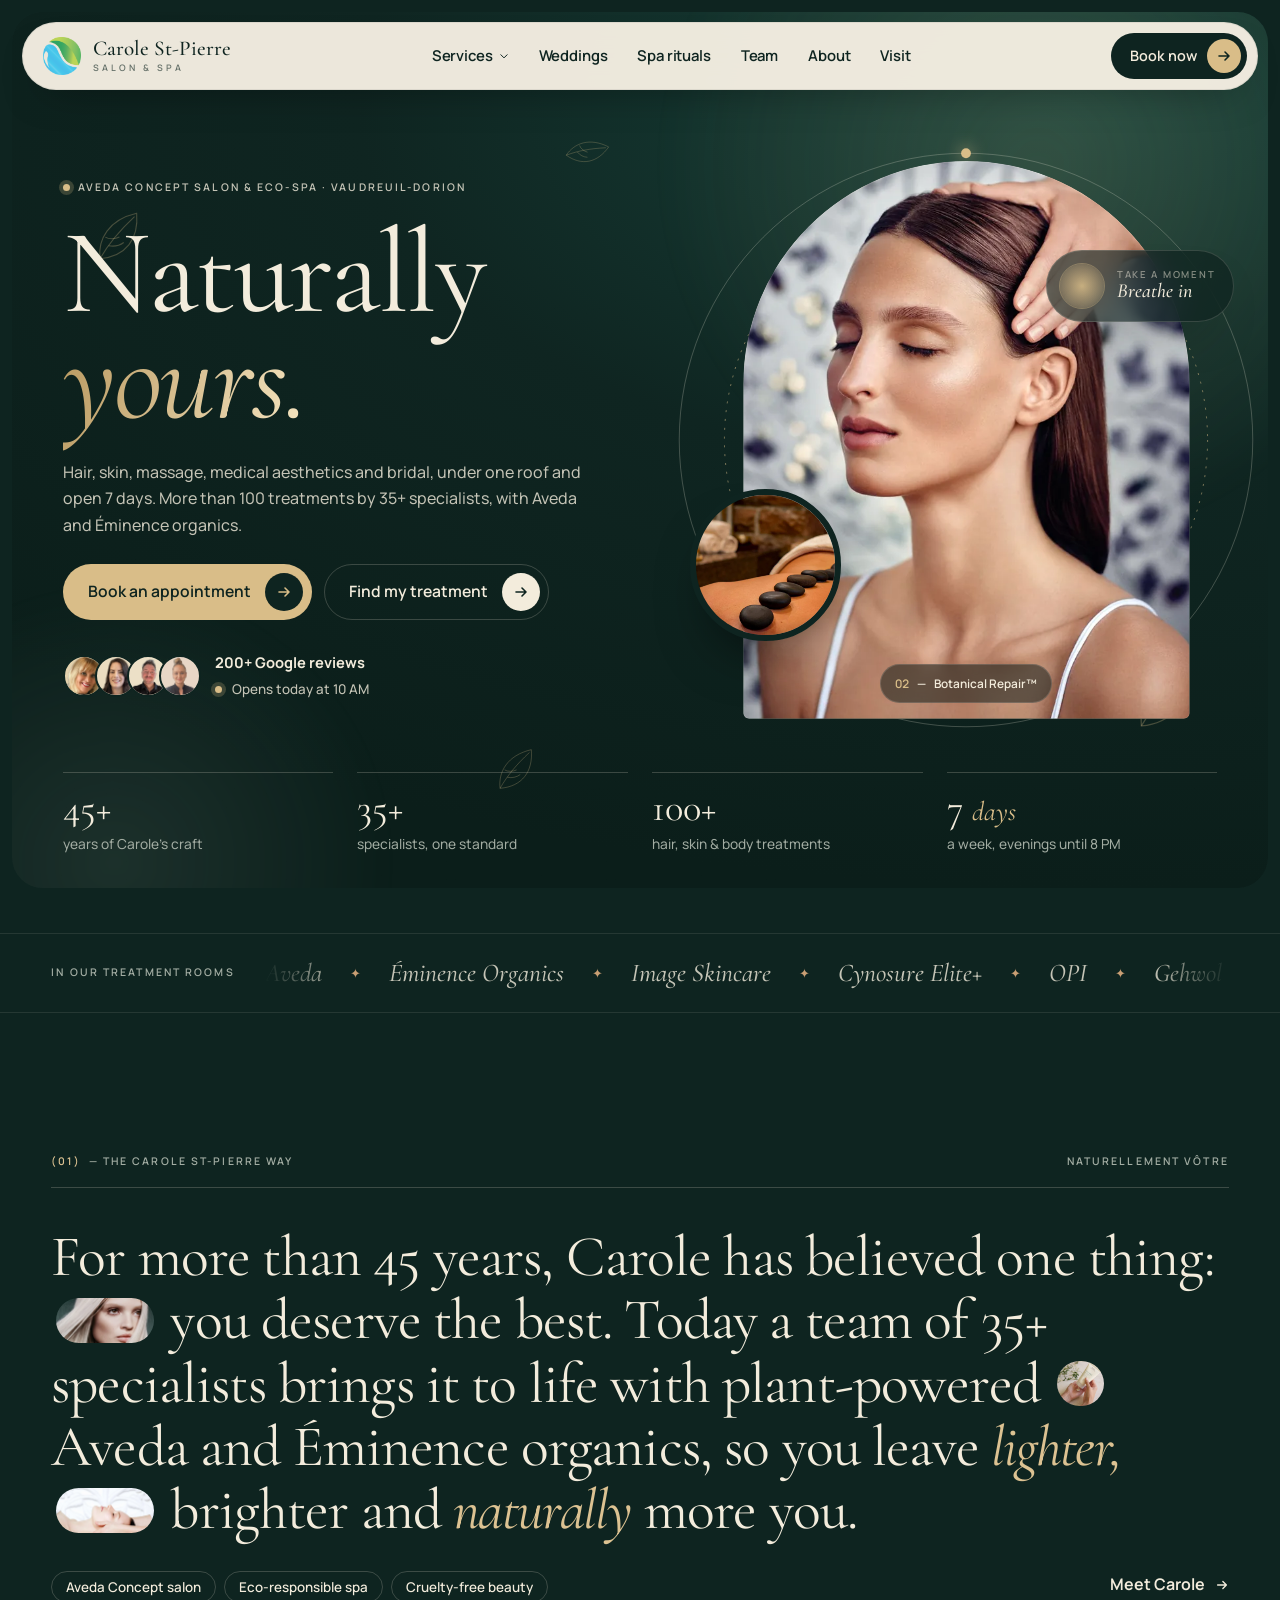
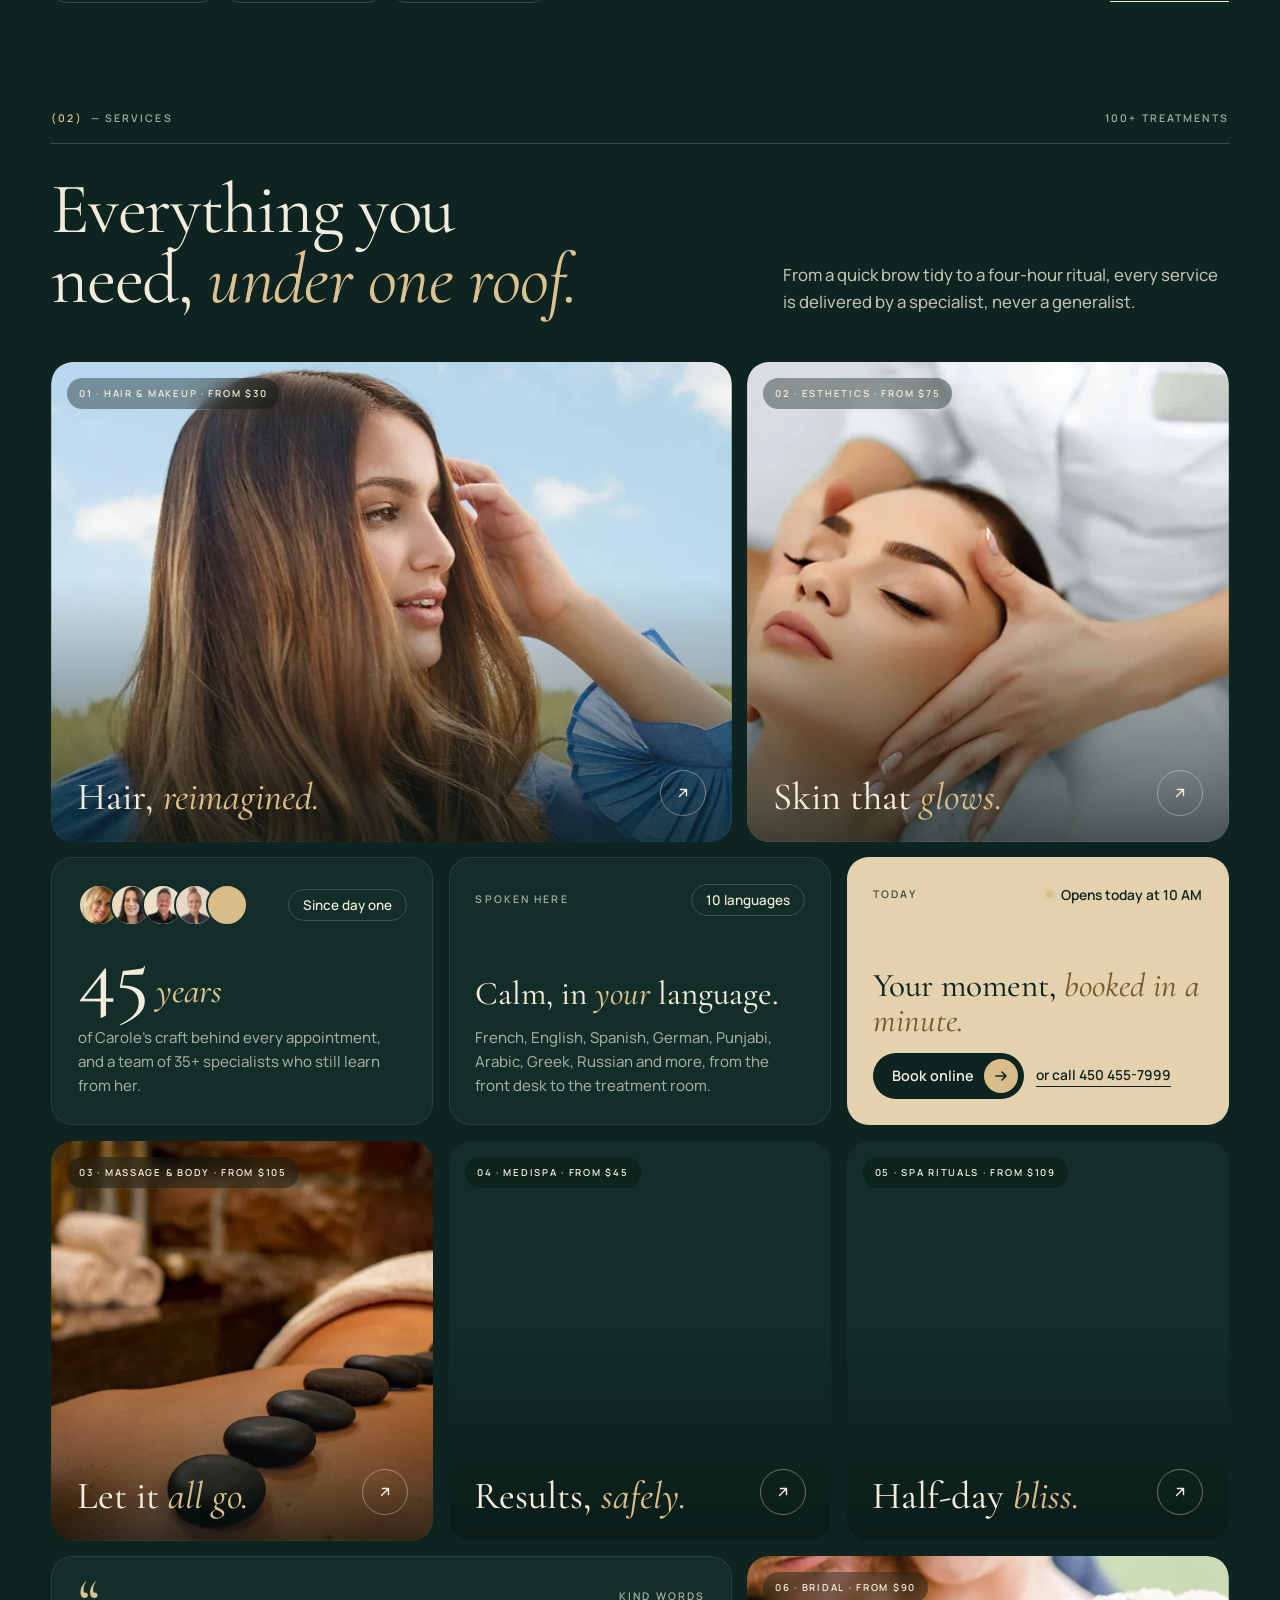
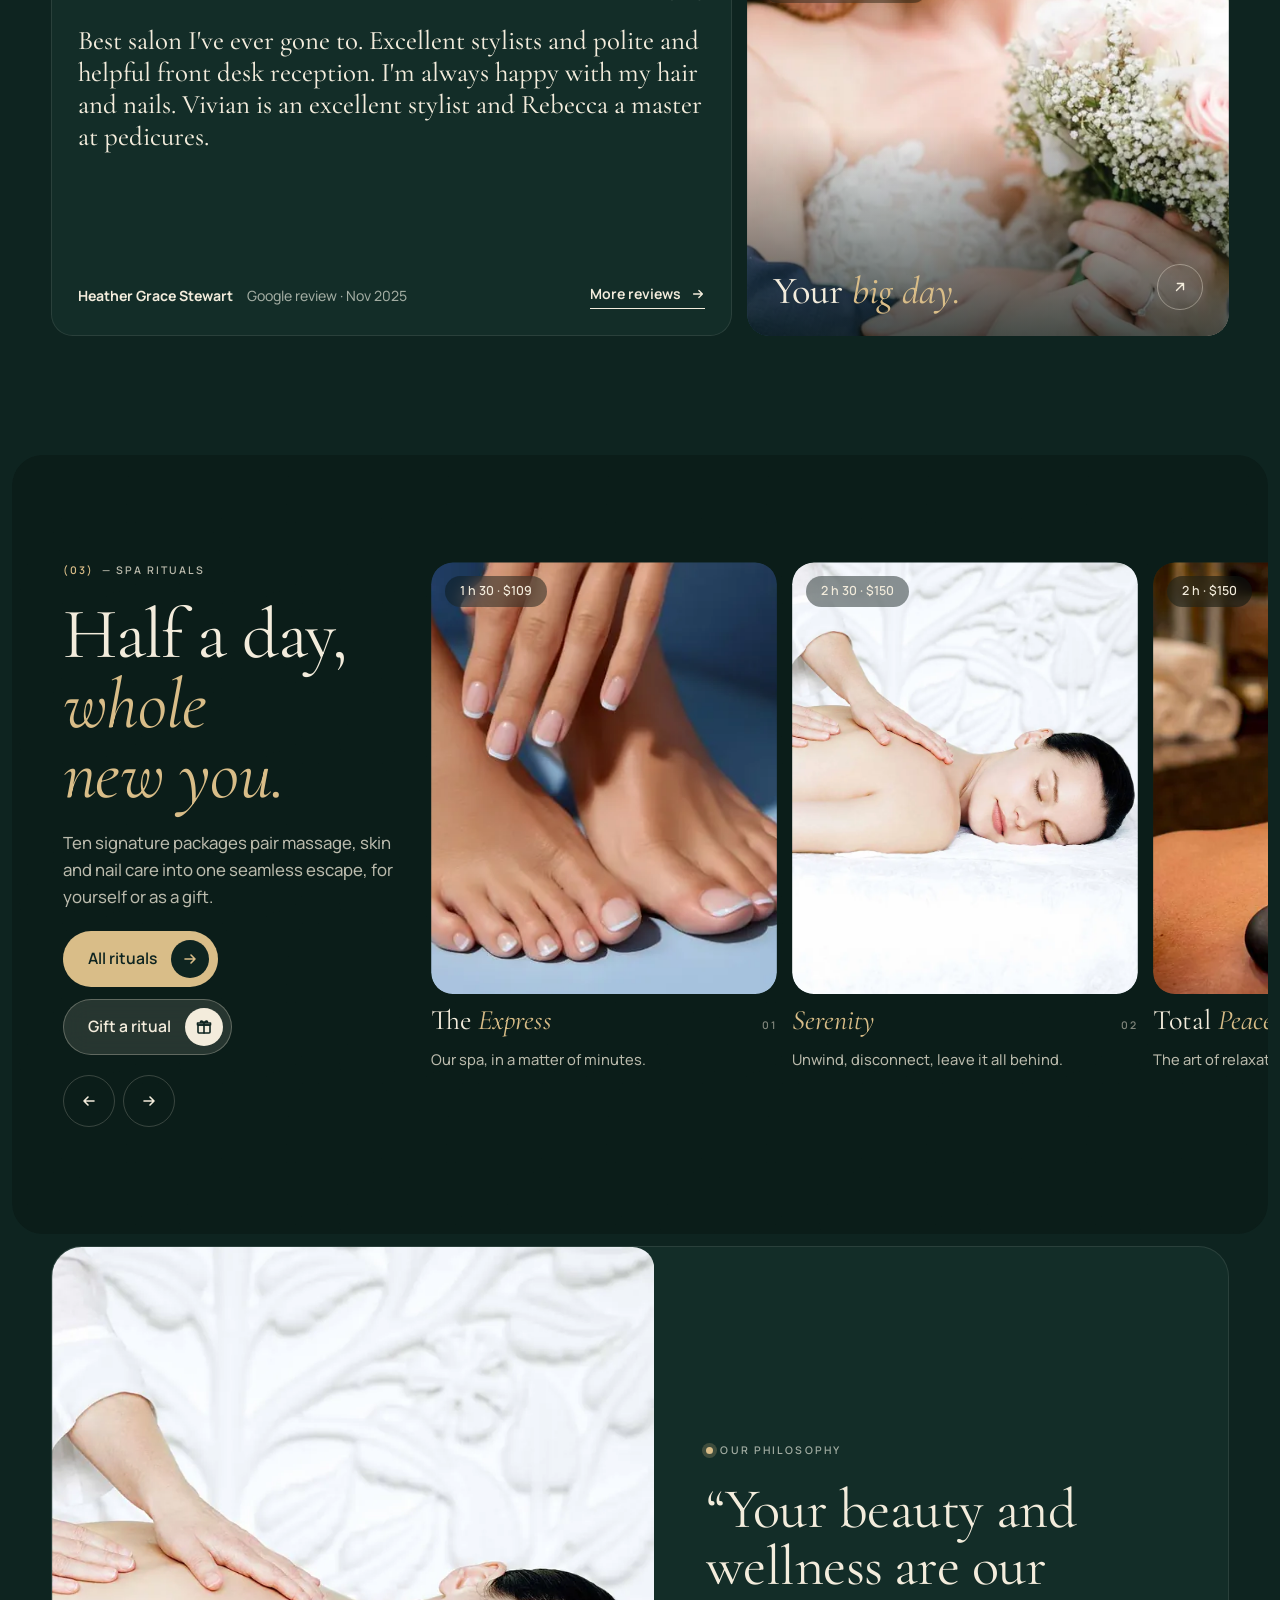
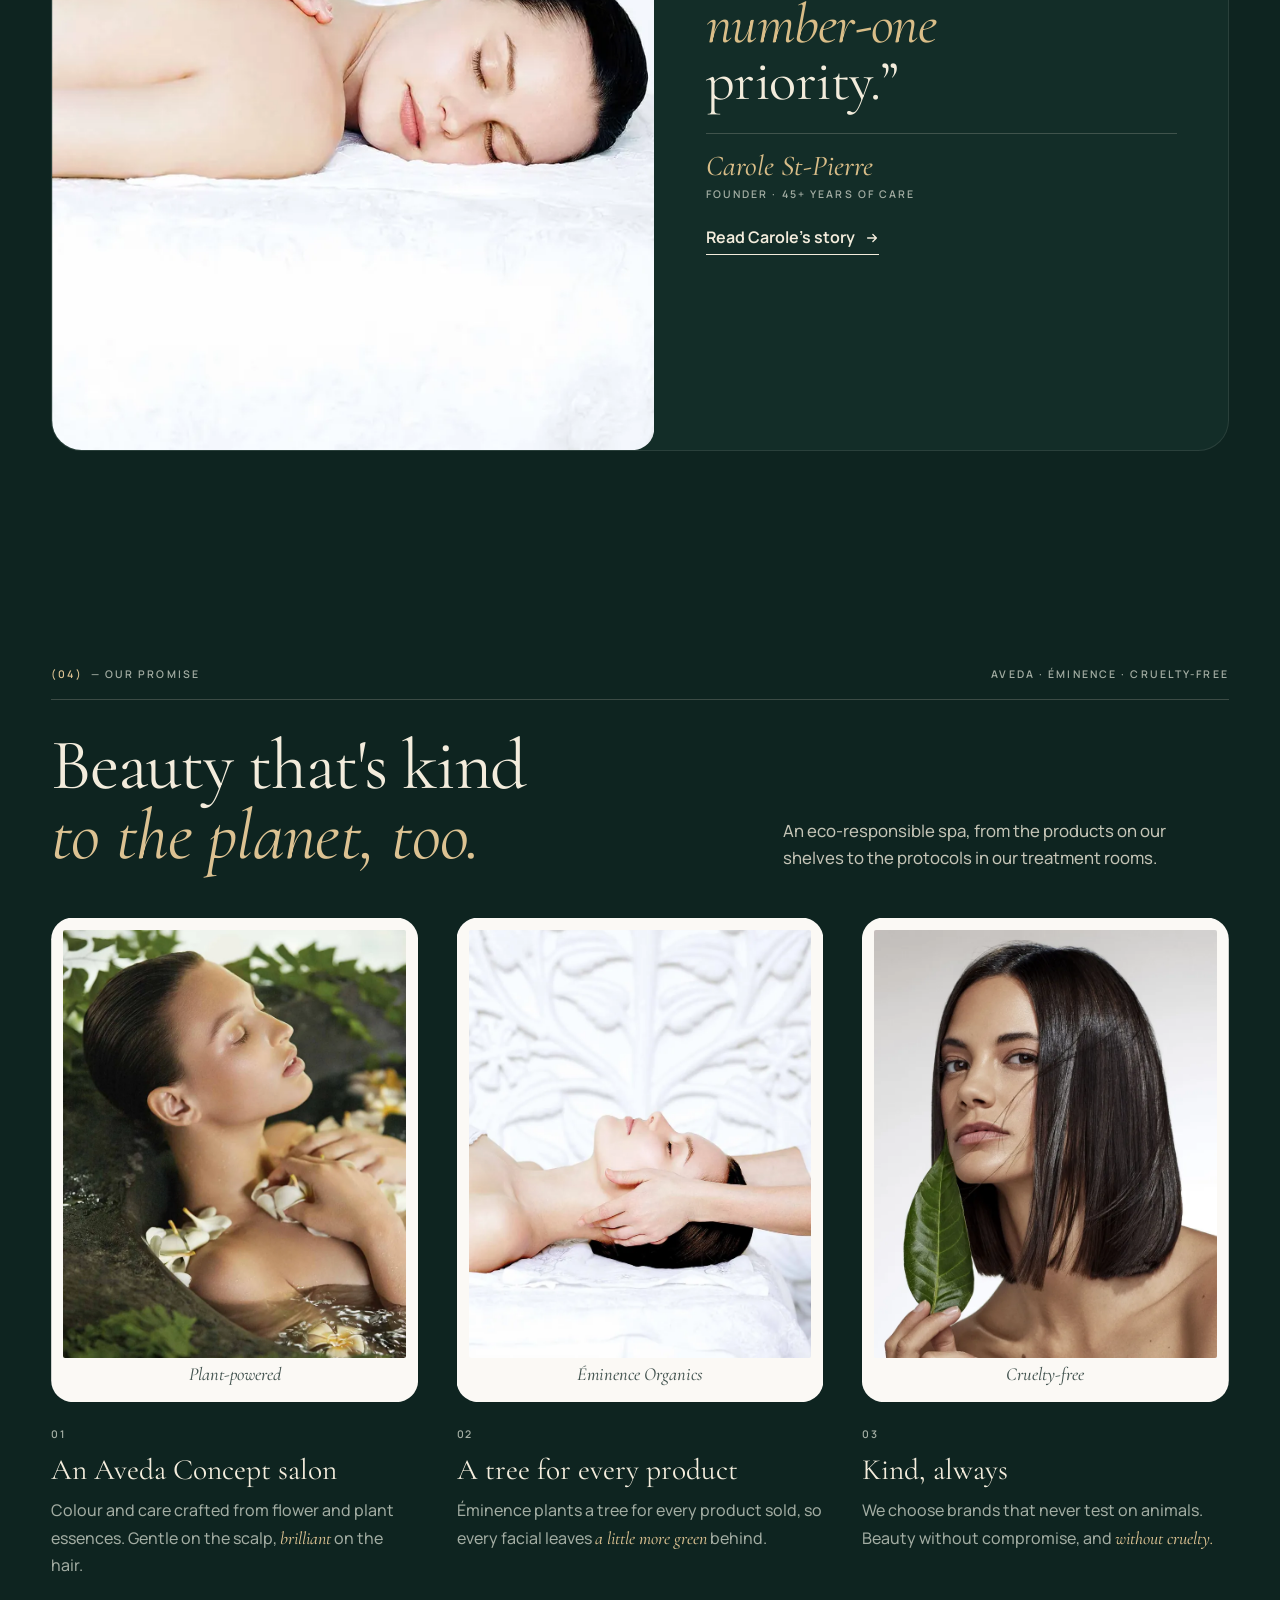
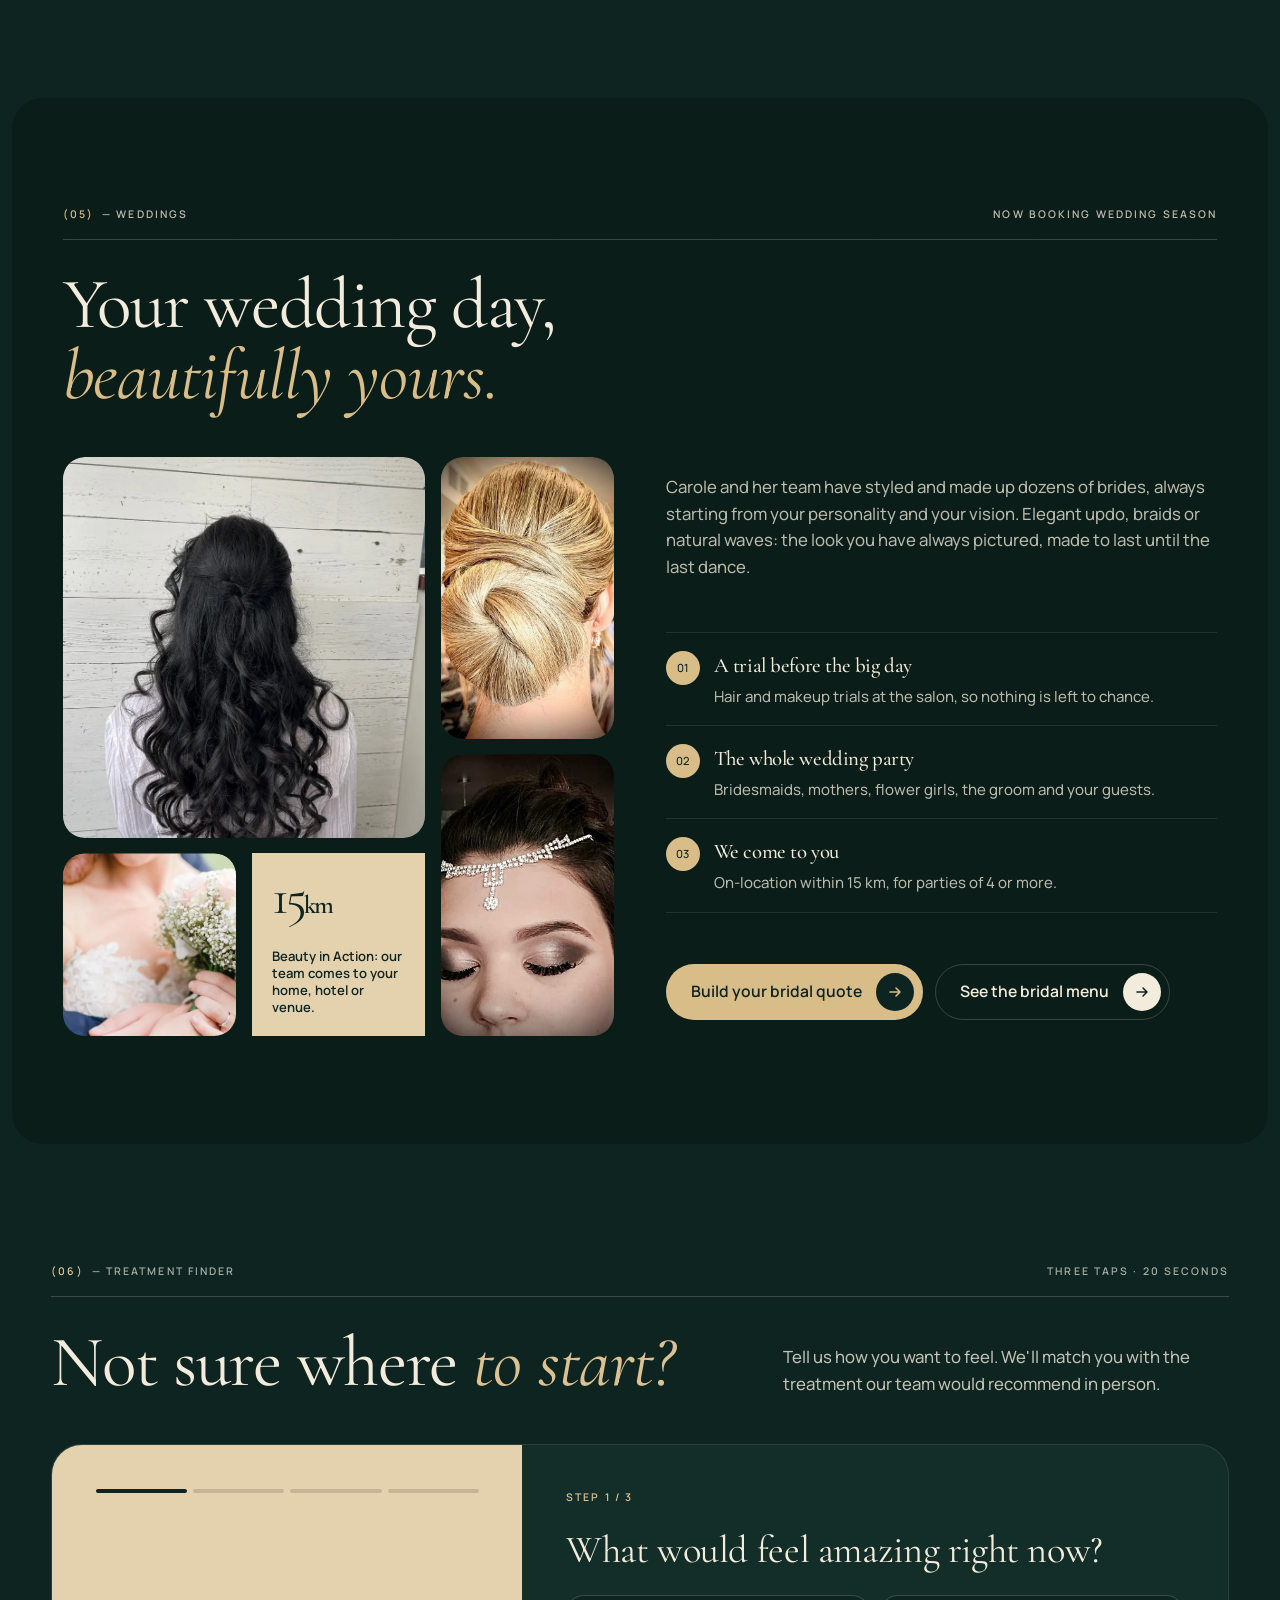
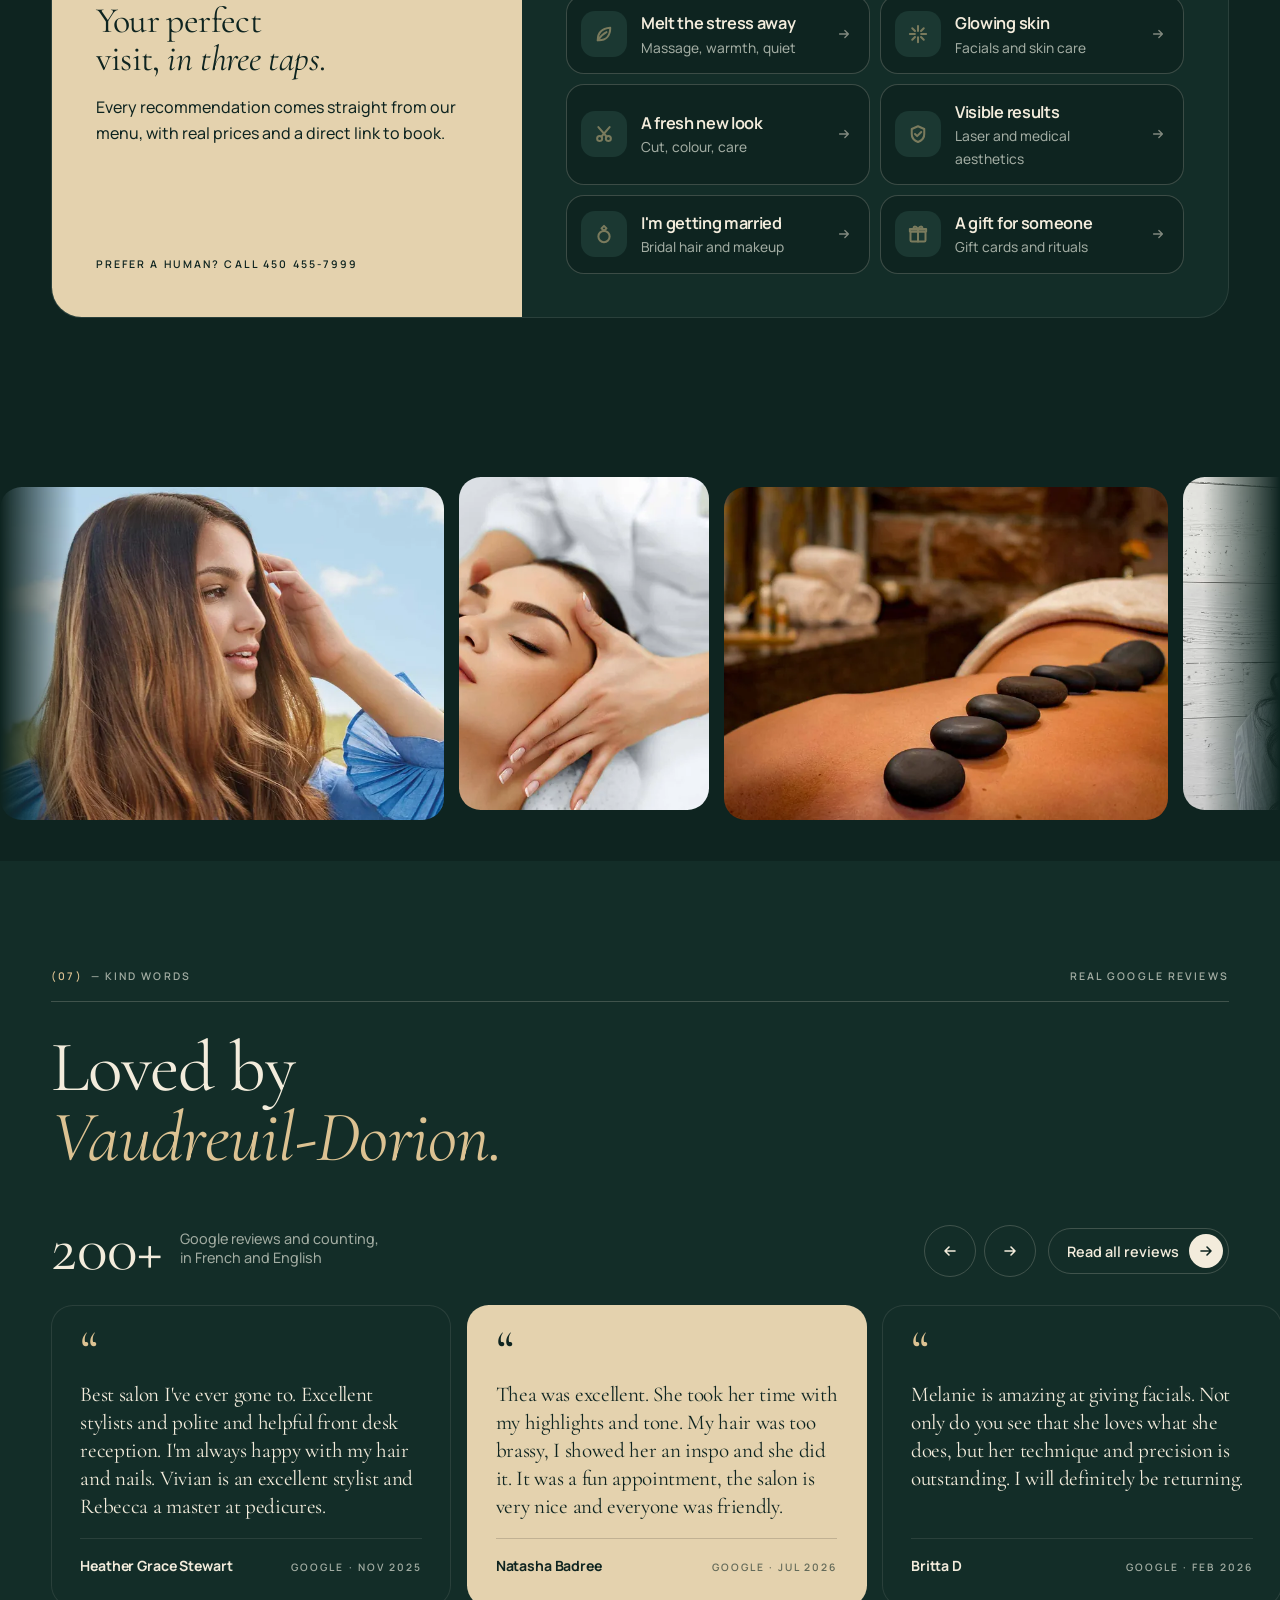
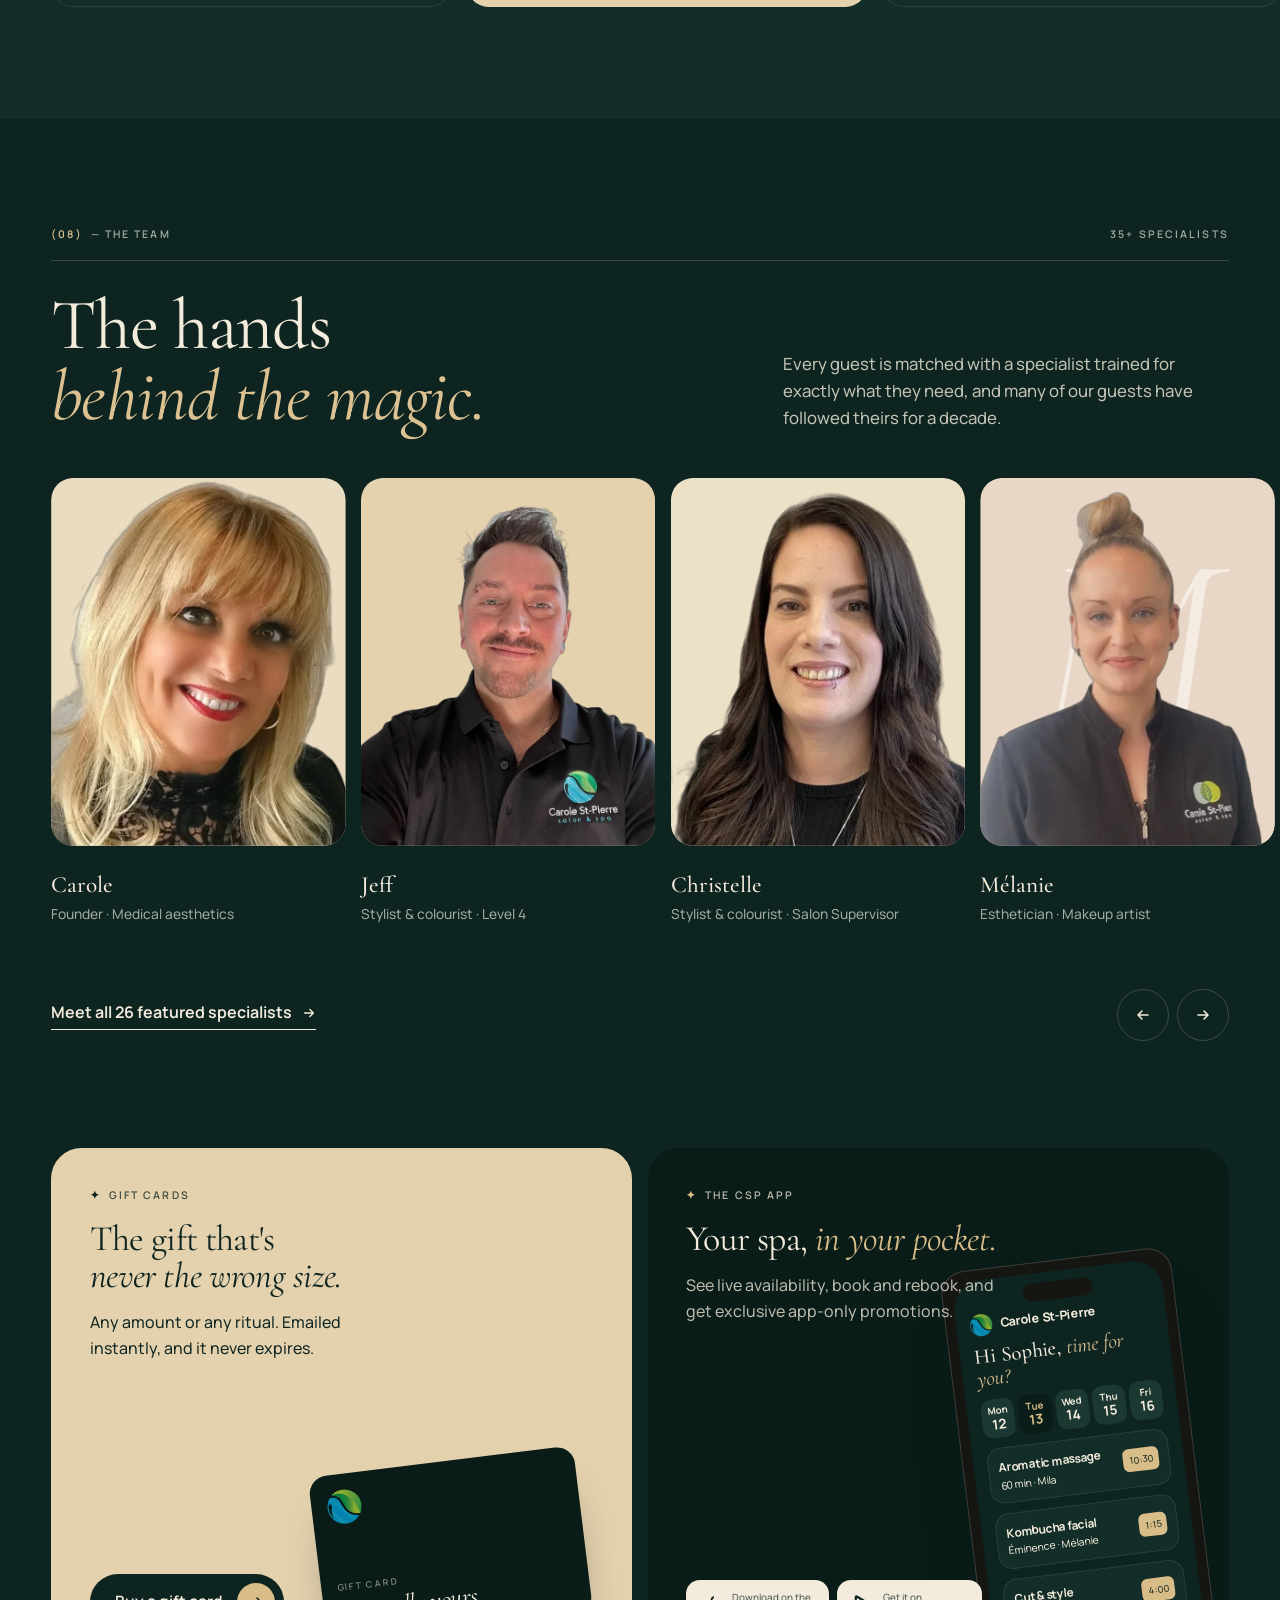
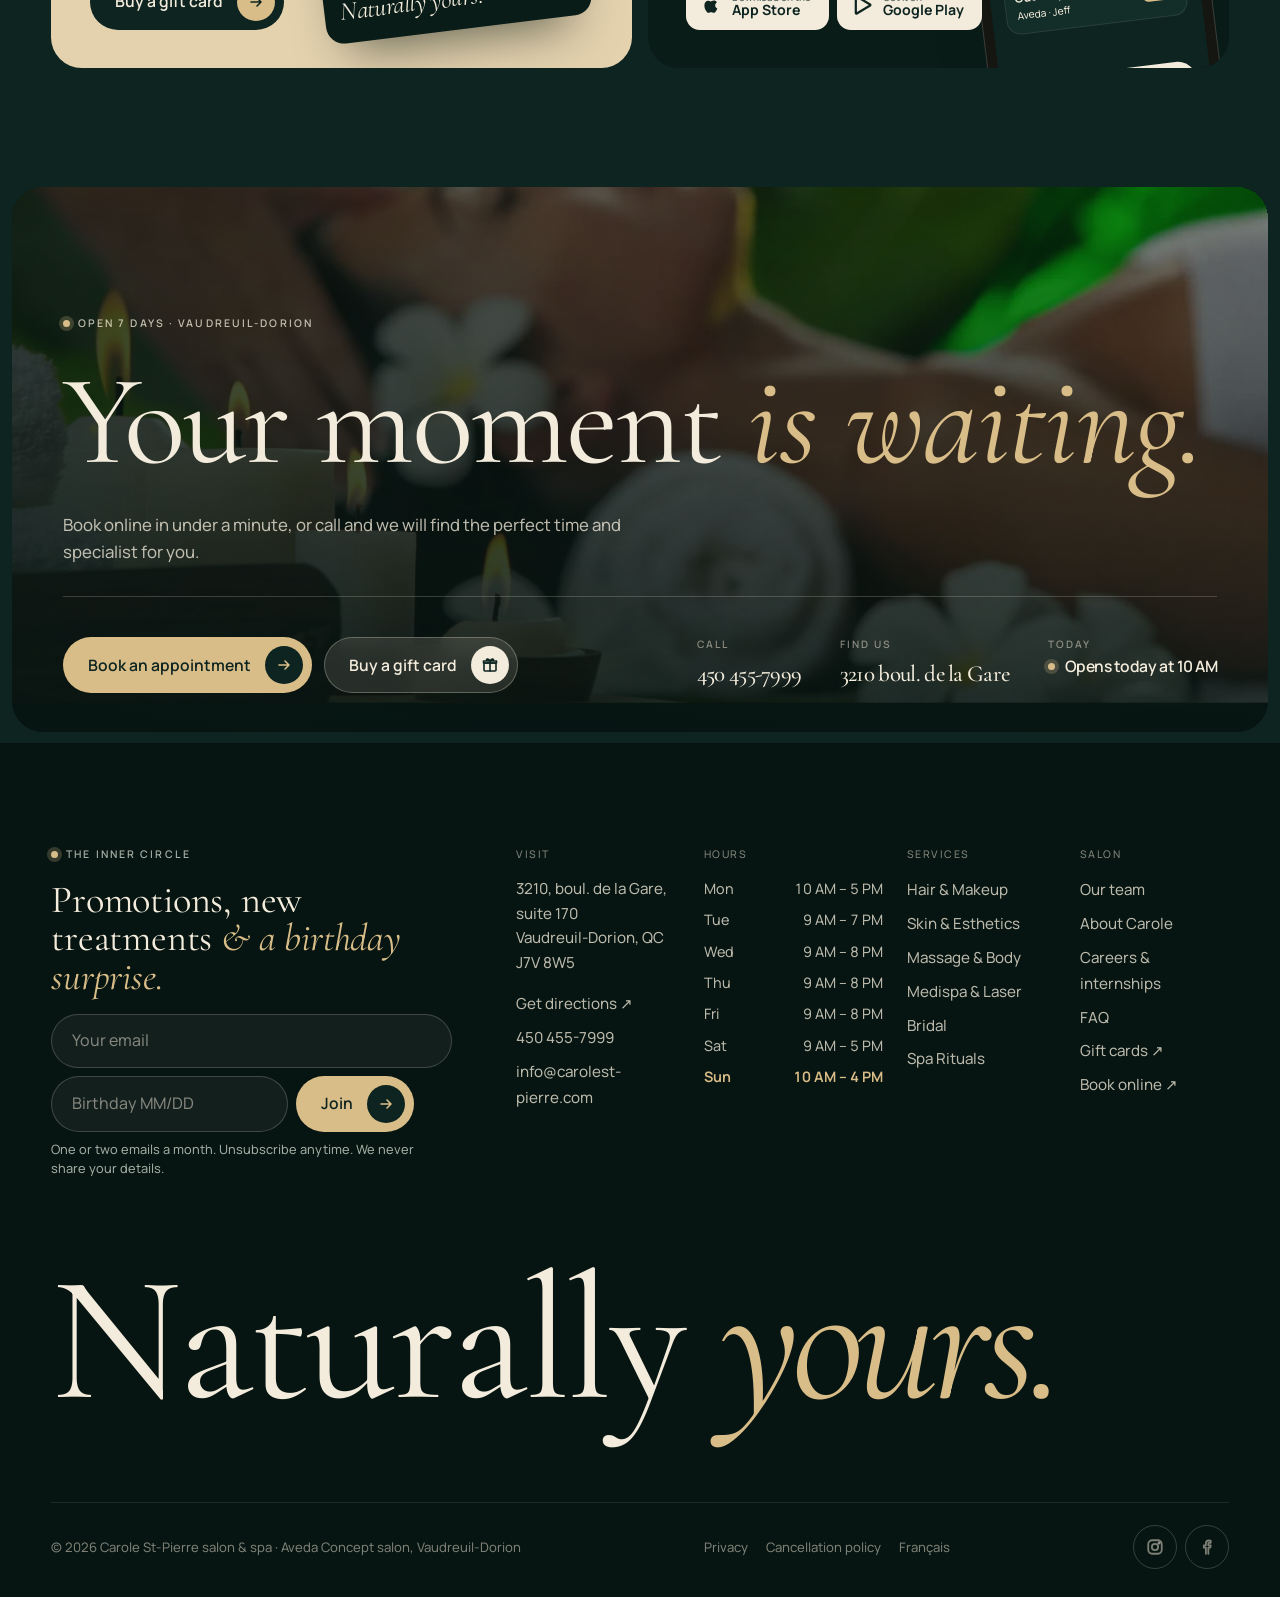
==== index.html @ f82261ea "Replace philosophy photo, animate footer, native scroll, faster reveals, branded flicker-free page t" ====
<!doctype html>
<html lang="en" class="no-js">
<head>
<meta charset="utf-8">
<meta name="viewport" content="width=device-width, initial-scale=1, viewport-fit=cover">
<title>Carole St-Pierre salon &amp; spa | Aveda hair salon &amp; spa in Vaudreuil-Dorion</title>
<meta name="description" content="Aveda Concept hair salon and eco-responsible spa in Vaudreuil-Dorion: hair, facials, massage, laser, medical aesthetics and bridal styling. Open 7 days. Book online.">
<link rel="canonical" href="https://www.carolest-pierre.com/">
<meta name="theme-color" content="#0e2420">
<meta property="og:type" content="website">
<meta property="og:title" content="Carole St-Pierre salon &amp; spa | Aveda hair salon &amp; spa in Vaudreuil-Dorion">
<meta property="og:description" content="Aveda Concept hair salon and eco-responsible spa in Vaudreuil-Dorion: hair, facials, massage, laser, medical aesthetics and bridal styling. Open 7 days. Book online.">
<meta property="og:image" content="https://www.carolest-pierre.com/assets/img/ritual-scalp.webp">
<meta property="og:locale" content="en_CA">
<meta name="twitter:card" content="summary_large_image">
<link rel="icon" href="favicon.png" type="image/png">
<link rel="apple-touch-icon" href="apple-touch-icon.png">
<link rel="preload" href="assets/fonts/manrope-normal-latin.woff2" as="font" type="font/woff2" crossorigin>
<link rel="preload" href="assets/fonts/cormorant-garamond-normal-latin.woff2" as="font" type="font/woff2" crossorigin>
<link rel="preload" href="assets/fonts/cormorant-garamond-italic-latin.woff2" as="font" type="font/woff2" crossorigin>
<link rel="stylesheet" href="assets/css/fonts.css">
<link rel="stylesheet" href="assets/css/main.css">
<script>document.documentElement.classList.replace("no-js","js");if("scrollRestoration"in history)history.scrollRestoration="manual";try{if(sessionStorage.getItem("csp-pt")==="1"&&!matchMedia("(prefers-reduced-motion: reduce)").matches)document.documentElement.classList.add("pt-enter")}catch(e){}</script>
<script type="application/ld+json">{"@context": "https://schema.org", "@type": ["BeautySalon", "DaySpa", "HairSalon"], "name": "Carole St-Pierre salon & spa", "url": "https://www.carolest-pierre.com", "telephone": "+1-450-455-7999", "email": "info@carolest-pierre.com", "image": "https://www.carolest-pierre.com/assets/img/ritual-scalp.webp", "logo": "https://www.carolest-pierre.com/assets/img/logo-mark.png", "priceRange": "$$", "address": {"@type": "PostalAddress", "streetAddress": "3210 boul. de la Gare, suite 170", "addressLocality": "Vaudreuil-Dorion", "addressRegion": "QC", "postalCode": "J7V 8W5", "addressCountry": "CA"}, "openingHoursSpecification": [{"@type": "OpeningHoursSpecification", "dayOfWeek": "Monday", "opens": "10:00", "closes": "17:00"}, {"@type": "OpeningHoursSpecification", "dayOfWeek": "Tuesday", "opens": "09:00", "closes": "19:00"}, {"@type": "OpeningHoursSpecification", "dayOfWeek": "Wednesday", "opens": "09:00", "closes": "20:00"}, {"@type": "OpeningHoursSpecification", "dayOfWeek": "Thursday", "opens": "09:00", "closes": "20:00"}, {"@type": "OpeningHoursSpecification", "dayOfWeek": "Friday", "opens": "09:00", "closes": "20:00"}, {"@type": "OpeningHoursSpecification", "dayOfWeek": "Saturday", "opens": "09:00", "closes": "17:00"}, {"@type": "OpeningHoursSpecification", "dayOfWeek": "Sunday", "opens": "10:00", "closes": "16:00"}], "sameAs": ["https://www.instagram.com/carolestpierre.salonspa/", "https://www.facebook.com/profile.php?id=61553709430803"], "founder": {"@type": "Person", "name": "Carole St-Pierre"}}</script>
<script src="assets/vendor/gsap.min.js" defer></script>
<script src="assets/vendor/ScrollTrigger.min.js" defer></script>
<script src="assets/js/config.js" defer></script>
<script src="assets/js/main.js" defer></script>
</head>
<body>
<a class="skip-link" href="#main">Skip to content</a>
<div class="pt" aria-hidden="true"><div class="pt-in"><img src="assets/img/logo-mark.png" alt="" width="52" height="52"><p class="pt-name">Carole St-Pierre</p><p class="pt-to"><span data-pt-to>Home</span></p><span class="pt-line"><b></b></span></div></div>
<div class="loader" aria-hidden="true"><span class="loader-glow"></span><div class="loader-inner"><div class="loader-mark"><svg class="loader-ring" viewBox="0 0 120 120"><circle class="track" cx="60" cy="60" r="56"/><circle class="prog" cx="60" cy="60" r="56" pathLength="100"/></svg><img src="assets/img/logo-mark.png" alt="" width="56" height="56"></div><p class="loader-name"><span style="--i:0">C</span><span style="--i:1">a</span><span style="--i:2">r</span><span style="--i:3">o</span><span style="--i:4">l</span><span style="--i:5">e</span><span style="--i:6">&nbsp;</span><span style="--i:7">S</span><span style="--i:8">t</span><span style="--i:9">-</span><span style="--i:10">P</span><span style="--i:11">i</span><span style="--i:12">e</span><span style="--i:13">r</span><span style="--i:14">r</span><span style="--i:15">e</span></p><p class="loader-sub">salon &amp; spa <i>✦</i> naturellement vôtre</p></div><div class="loader-foot"><span>Vaudreuil-Dorion</span><span class="loader-line"><b></b></span><span class="count">0%</span></div></div>
<header class="site-header" data-tone="dark">
  <nav class="nav-bar" aria-label="Main">
    <a class="brand" href="index.html" aria-label="Carole St-Pierre salon &amp; spa, home">
      <img src="assets/img/logo-mark.png" width="38" height="38" alt="">
      <span class="brand-text"><span class="brand-name">Carole St-Pierre</span><span class="brand-sub">salon &amp; spa</span></span>
    </a>
    <ul class="nav-links" role="list">
      <li class="has-drop"><button type="button" aria-expanded="false" aria-haspopup="true">Services <svg class="" viewBox="0 0 16 16" fill="none" stroke="currentColor" stroke-width="1.6" stroke-linecap="round" stroke-linejoin="round" aria-hidden="true"><path d="m3 6 5 5 5-5"/></svg></button>
        <ul class="drop" role="list"><li><a href="hair.html"><img src="assets/img/aveda-bob.webp" width="500" height="633" alt="" loading="lazy" decoding="async"><div><strong>Hair &amp; Makeup</strong><span>Aveda cuts, colour, treatments</span></div></a></li><li><a href="skin.html"><img src="assets/img/facial-white.webp" srcset="assets/img/facial-white-800.webp 800w, assets/img/facial-white.webp 1200w" sizes="64px" width="1200" height="1600" alt="" loading="lazy" decoding="async"><div><strong>Skin &amp; Esthetics</strong><span>Facials, nails, lashes, waxing</span></div></a></li><li><a href="massage.html"><img src="assets/img/massage-hands.webp" srcset="assets/img/massage-hands-800.webp 800w, assets/img/massage-hands.webp 1024w" sizes="64px" width="1024" height="512" alt="" loading="lazy" decoding="async"><div><strong>Massage &amp; Body</strong><span>15+ techniques, wraps, balneo</span></div></a></li><li><a href="medispa.html"><img src="assets/img/laser.webp" srcset="assets/img/laser-800.webp 800w, assets/img/laser.webp 1600w" sizes="64px" width="1600" height="1067" alt="" loading="lazy" decoding="async"><div><strong>Medispa &amp; Laser</strong><span>Laser, mesotherapy, peels</span></div></a></li><li><a href="weddings.html"><img src="assets/img/bridal-updo.webp" width="600" height="890" alt="" loading="lazy" decoding="async"><div><strong>Bridal</strong><span>Trials, parties, on-location</span></div></a></li><li><a href="rituals.html"><img src="assets/img/hot-stones.webp" srcset="assets/img/hot-stones-800.webp 800w, assets/img/hot-stones.webp 1600w" sizes="64px" width="1600" height="1067" alt="" loading="lazy" decoding="async"><div><strong>Spa Rituals</strong><span>Half-day &amp; full-day packages</span></div></a></li>
          <li class="drop-foot"><span class="muted">100+ treatments, open 7 days</span><a href="https://carolestpierre.zenoti.com/webstoreNew/services" target="_blank" rel="noopener">Book online →</a></li>
        </ul>
      </li>
      <li><a href="weddings.html">Weddings</a></li><li><a href="rituals.html">Spa rituals</a></li><li><a href="team.html">Team</a></li><li><a href="about.html">About</a></li><li><a href="visit.html">Visit</a></li>
    </ul>
    <div class="nav-actions">
      <a class="nav-phone" href="tel:+14504557999">450 455-7999</a>
      <span class="nav-book"><a class="btn btn--lime btn--sm" href="https://carolestpierre.zenoti.com/webstoreNew/services" target="_blank" rel="noopener">Book now <span class="ic"><svg class="" viewBox="0 0 16 16" fill="none" stroke="currentColor" stroke-width="1.6" stroke-linecap="round" stroke-linejoin="round" aria-hidden="true"><path d="M3 8h10M9 4l4 4-4 4"/></svg></span></a><a class="nav-book-sm" href="https://carolestpierre.zenoti.com/webstoreNew/services" target="_blank" rel="noopener">Book</a></span>
      <button class="menu-toggle" type="button" aria-expanded="false" aria-controls="menu">Menu <span class="bars"><i></i><i></i></span></button>
    </div>
  </nav>
</header>
<div class="menu" id="menu" aria-hidden="true" role="dialog" aria-modal="true" aria-label="Site menu">
  <div class="menu-top">
    <a class="brand" href="index.html"><img src="assets/img/logo-mark.png" width="38" height="38" alt=""><span class="brand-text"><span class="brand-name">Carole St-Pierre</span><span class="brand-sub">salon &amp; spa</span></span></a>
    <button class="menu-close" type="button" aria-label="Close menu"><svg class="" viewBox="0 0 16 16" fill="none" stroke="currentColor" stroke-width="1.6" stroke-linecap="round" stroke-linejoin="round" aria-hidden="true"><path d="m4 4 8 8M12 4l-8 8"/></svg></button>
  </div>
  <div class="menu-body">
    <nav class="menu-list" aria-label="Menu">
      <div class="menu-item menu-acc">
        <button type="button" class="menu-link" aria-expanded="false" aria-controls="menu-services"><span>Services</span><span class="menu-plus" aria-hidden="true"></span></button>
        <div class="menu-acc-panel" id="menu-services"><ul role="list"><li><a href="hair.html"><span>Hair &amp; Makeup</span><small>Aveda cuts, colour, treatments</small></a></li><li><a href="skin.html"><span>Skin &amp; Esthetics</span><small>Facials, nails, lashes, waxing</small></a></li><li><a href="massage.html"><span>Massage &amp; Body</span><small>15+ techniques, wraps, balneo</small></a></li><li><a href="medispa.html"><span>Medispa &amp; Laser</span><small>Laser, mesotherapy, peels</small></a></li></ul></div>
      </div>
      <div class="menu-item"><a class="menu-link" href="weddings.html"><span>Weddings</span><svg class="" viewBox="0 0 16 16" fill="none" stroke="currentColor" stroke-width="1.6" stroke-linecap="round" stroke-linejoin="round" aria-hidden="true"><path d="M3 8h10M9 4l4 4-4 4"/></svg></a></div><div class="menu-item"><a class="menu-link" href="rituals.html"><span>Spa rituals</span><svg class="" viewBox="0 0 16 16" fill="none" stroke="currentColor" stroke-width="1.6" stroke-linecap="round" stroke-linejoin="round" aria-hidden="true"><path d="M3 8h10M9 4l4 4-4 4"/></svg></a></div><div class="menu-item"><a class="menu-link" href="team.html"><span>The team</span><svg class="" viewBox="0 0 16 16" fill="none" stroke="currentColor" stroke-width="1.6" stroke-linecap="round" stroke-linejoin="round" aria-hidden="true"><path d="M3 8h10M9 4l4 4-4 4"/></svg></a></div><div class="menu-item"><a class="menu-link" href="about.html"><span>About Carole</span><svg class="" viewBox="0 0 16 16" fill="none" stroke="currentColor" stroke-width="1.6" stroke-linecap="round" stroke-linejoin="round" aria-hidden="true"><path d="M3 8h10M9 4l4 4-4 4"/></svg></a></div><div class="menu-item"><a class="menu-link" href="visit.html"><span>Visit &amp; FAQ</span><svg class="" viewBox="0 0 16 16" fill="none" stroke="currentColor" stroke-width="1.6" stroke-linecap="round" stroke-linejoin="round" aria-hidden="true"><path d="M3 8h10M9 4l4 4-4 4"/></svg></a></div>
    </nav>
    <div class="menu-foot">
      <a class="btn btn--lime" href="https://carolestpierre.zenoti.com/webstoreNew/services" target="_blank" rel="noopener">Book an appointment <span class="ic"><svg class="" viewBox="0 0 16 16" fill="none" stroke="currentColor" stroke-width="1.6" stroke-linecap="round" stroke-linejoin="round" aria-hidden="true"><path d="M3 8h10M9 4l4 4-4 4"/></svg></span></a>
      <div class="menu-meta"><a href="tel:+14504557999"><svg class="" viewBox="0 0 16 16" fill="none" stroke="currentColor" stroke-width="1.6" stroke-linecap="round" stroke-linejoin="round" aria-hidden="true"><path d="M5.5 2.5 3 3c-.5 4.5 4.5 10.5 10 10l.5-2.5-3-1.5-1.5 1.5C7 9.5 6.5 9 5.5 7l1.5-1.5z"/></svg> 450 455-7999</a><span class="status" data-open-status="short"></span></div>
    </div>
  </div>
</div>
<main id="main">
<section class="frame hx hx--home grain" data-hx>
  <div class="hx-bg" aria-hidden="true"><span class="hx-glow hx-glow--a"></span><span class="hx-glow hx-glow--b"></span><svg class="leaf leaf--1" viewBox="0 0 50 50" fill="none" stroke="currentColor" stroke-width="1" aria-hidden="true"><path d="M12 46C10 28 20 10 46 4c2 24-10 40-34 42Z"/><path d="M12 46C20 32 30 20 44 7"/><path d="M20 34c5 1 10 0 14-3M17 26c3 2 9 2 13 0"/></svg><svg class="leaf leaf--2" viewBox="0 0 50 50" fill="none" stroke="currentColor" stroke-width="1" aria-hidden="true"><path d="M12 46C10 28 20 10 46 4c2 24-10 40-34 42Z"/><path d="M12 46C20 32 30 20 44 7"/><path d="M20 34c5 1 10 0 14-3M17 26c3 2 9 2 13 0"/></svg><svg class="leaf leaf--3" viewBox="0 0 50 50" fill="none" stroke="currentColor" stroke-width="1" aria-hidden="true"><path d="M12 46C10 28 20 10 46 4c2 24-10 40-34 42Z"/><path d="M12 46C20 32 30 20 44 7"/><path d="M20 34c5 1 10 0 14-3M17 26c3 2 9 2 13 0"/></svg><svg class="leaf leaf--4" viewBox="0 0 50 50" fill="none" stroke="currentColor" stroke-width="1" aria-hidden="true"><path d="M12 46C10 28 20 10 46 4c2 24-10 40-34 42Z"/><path d="M12 46C20 32 30 20 44 7"/><path d="M20 34c5 1 10 0 14-3M17 26c3 2 9 2 13 0"/></svg></div>
  <div class="hx-inner">
    <div class="hx-copy">
      <span class="eyebrow" data-reveal="fade"><span class="dot"></span> Aveda Concept salon &amp; eco-spa · Vaudreuil-Dorion</span>
      <h1 class="hx-title" data-split><span class="ln">Naturally</span><span class="ln"><em>yours.</em></span></h1>
      <p class="hx-lead" data-reveal style="--d:.5s">Hair, skin, massage, medical aesthetics and bridal, under one roof and open 7 days. More than 100 treatments by 35+ specialists, with Aveda and Éminence organics.</p>
      <div class="btn-row" data-reveal style="--d:.6s"><a class="btn btn--lime" href="https://carolestpierre.zenoti.com/webstoreNew/services" target="_blank" rel="noopener">Book an appointment <span class="ic"><svg class="" viewBox="0 0 16 16" fill="none" stroke="currentColor" stroke-width="1.6" stroke-linecap="round" stroke-linejoin="round" aria-hidden="true"><path d="M3 8h10M9 4l4 4-4 4"/></svg></span></a><a class="btn btn--ghost" href="#finder">Find my treatment <span class="ic"><svg class="" viewBox="0 0 16 16" fill="none" stroke="currentColor" stroke-width="1.6" stroke-linecap="round" stroke-linejoin="round" aria-hidden="true"><path d="M3 8h10M9 4l4 4-4 4"/></svg></span></a></div>
      <div class="hx-proof" data-reveal style="--d:.7s"><span class="avs"><span class="av" style="--bd:var(--sage)"><img src="assets/img/cut/team-carole.webp" width="640" height="800" alt="" loading="lazy" decoding="async"></span><span class="av" style="--bd:var(--sand-soft)"><img src="assets/img/cut/team-christelle.webp" width="640" height="800" alt="" loading="lazy" decoding="async"></span><span class="av" style="--bd:var(--sage-soft)"><img src="assets/img/cut/team-jeff.webp" width="640" height="800" alt="" loading="lazy" decoding="async"></span><span class="av" style="--bd:var(--blush)"><img src="assets/img/cut/team-melanie.webp" width="640" height="800" alt="" loading="lazy" decoding="async"></span></span><span><strong>200+ Google reviews</strong><span class="status" data-open-status="short"></span></span></div>
    </div>
    <div class="hx-art" data-hx-art>
      <svg class="hx-rings" viewBox="0 0 600 600" aria-hidden="true"><circle class="r1" cx="300" cy="300" r="292"/><circle class="r2" cx="300" cy="300" r="246"/><circle class="r3" cx="300" cy="300" r="200"/><g class="orbit"><circle cx="300" cy="8" r="5"/></g></svg>
      <div class="hx-arch" data-depth="-10"><figure class="hx-slide is-active" data-caption="The Aveda scalp ritual"><img src="assets/img/ritual-scalp.webp" srcset="assets/img/ritual-scalp-800.webp 800w, assets/img/ritual-scalp.webp 1500w" sizes="(min-width: 1000px) 34vw, 78vw" width="1500" height="2001" alt="" fetchpriority="high" style="object-position:50% 28%"></figure><figure class="hx-slide" data-caption="Botanical Repair™"><img src="assets/img/botanical-leaf.webp" srcset="assets/img/botanical-leaf-800.webp 800w, assets/img/botanical-leaf.webp 1400w" sizes="(min-width: 1000px) 34vw, 78vw" width="1400" height="1750" alt="" loading="lazy" decoding="async" style="object-position:50% 35%"></figure><figure class="hx-slide" data-caption="Pure flower essences"><img src="assets/img/aveda-blossom.webp" srcset="assets/img/aveda-blossom-800.webp 800w, assets/img/aveda-blossom.webp 1067w" sizes="(min-width: 1000px) 34vw, 78vw" width="1067" height="1600" alt="" loading="lazy" decoding="async" style="object-position:50% 30%"></figure><span class="hx-cap"><span data-hx-n>01</span> — <span data-hx-cap>The Aveda scalp ritual</span></span></div>
      <figure class="hx-orb" data-depth="18"><img src="assets/img/hot-stones.webp" srcset="assets/img/hot-stones-800.webp 800w, assets/img/hot-stones.webp 1600w" sizes="200px" width="1600" height="1067" alt="" loading="lazy" decoding="async"></figure>
      <div class="hx-breath" aria-hidden="true"><span class="hx-breath-ring"><i></i></span><span class="hx-breath-txt"><small>Take a moment</small><strong data-breath>Breathe in</strong></span></div>
    </div>
  </div>
  <div class="hx-foot" data-stagger>
    <div data-reveal><strong><span data-count="45">45</span>+</strong><span>years of Carole's craft</span></div>
    <div data-reveal><strong><span data-count="35">35</span>+</strong><span>specialists, one standard</span></div>
    <div data-reveal><strong><span data-count="100">100</span>+</strong><span>hair, skin &amp; body treatments</span></div>
    <div data-reveal><strong>7 <em>days</em></strong><span>a week, evenings until 8 PM</span></div>
  </div>
</section>
<section class="partners" aria-label="Brands we work with">
  <div class="container partners-in">
    <span class="eyebrow">In our treatment rooms</span>
    <div class="partners-mask"><div class="partners-track"><span>Aveda</span><i aria-hidden="true">✦</i><span>Éminence Organics</span><i aria-hidden="true">✦</i><span>Image Skincare</span><i aria-hidden="true">✦</i><span>Cynosure Elite+</span><i aria-hidden="true">✦</i><span>OPI</span><i aria-hidden="true">✦</i><span>Gehwol</span><i aria-hidden="true">✦</i><span>COOLA</span><i aria-hidden="true">✦</i><span>Cuccio</span><i aria-hidden="true">✦</i><span>Aveda</span><i aria-hidden="true">✦</i><span>Éminence Organics</span><i aria-hidden="true">✦</i><span>Image Skincare</span><i aria-hidden="true">✦</i><span>Cynosure Elite+</span><i aria-hidden="true">✦</i><span>OPI</span><i aria-hidden="true">✦</i><span>Gehwol</span><i aria-hidden="true">✦</i><span>COOLA</span><i aria-hidden="true">✦</i><span>Cuccio</span><i aria-hidden="true">✦</i></div></div>
  </div>
</section>
<section class="section">
  <div class="container">
    <div class="sec-rule" data-reveal="fade" style="margin-bottom:clamp(28px,3vw,44px)"><span class="eyebrow"><span class="num">(01)</span> — The Carole St-Pierre way</span><span class="eyebrow hide-sm">Naturellement vôtre</span></div>
    <p class="statement" data-scrub-words>For more than 45 years, Carole has believed one thing: <span class="pill-img "><img src="assets/img/platinum.webp" srcset="assets/img/platinum-800.webp 800w, assets/img/platinum.webp 1080w" sizes="120px" width="1080" height="1350" alt="" loading="lazy" decoding="async"></span> you deserve the best. Today a team of 35+ specialists brings it to life with plant-powered <span class="pill-img round"><img src="assets/img/hand-cream.webp" width="640" height="640" alt="" loading="lazy" decoding="async"></span> Aveda and Éminence organics, so you leave <em>lighter,</em> <span class="pill-img "><img src="assets/img/facial-white-2.webp" srcset="assets/img/facial-white-2-800.webp 800w, assets/img/facial-white-2.webp 1200w" sizes="120px" width="1200" height="1600" alt="" loading="lazy" decoding="async"></span> brighter and <em>naturally</em> more you.</p>
    <div class="statement-foot mt-m" data-reveal><span class="chips"><span class="chip">Aveda Concept salon</span><span class="chip">Eco-responsible spa</span><span class="chip">Cruelty-free beauty</span></span><a class="link-arrow" href="about.html">Meet Carole <svg class="" viewBox="0 0 16 16" fill="none" stroke="currentColor" stroke-width="1.6" stroke-linecap="round" stroke-linejoin="round" aria-hidden="true"><path d="M3 8h10M9 4l4 4-4 4"/></svg></a></div>
  </div>
</section>
<section class="section section--flush-top" id="services">
  <div class="container">
    <div class="sec-head">
  <div class="sec-rule" data-reveal="fade"><span class="eyebrow"><span class="num">(02)</span> — Services</span><span class="eyebrow hide-sm">100+ treatments</span></div>
  <div class="sec-title"><h2 class="h2" data-split>Everything you need, <em class='accent'>under one roof.</em></h2><p class="lead" data-reveal>From a quick brow tidy to a four-hour ritual, every service is delivered by a specialist, never a generalist.</p></div>
</div>
    <div class="bento2" data-stagger>
      <a class="bx bx-photo bx-a" href="hair.html" data-reveal><img src="assets/img/hair-styling.webp" srcset="assets/img/hair-styling-800.webp 800w, assets/img/hair-styling.webp 1700w" sizes="(min-width: 1100px) 50vw, 100vw" width="1700" height="1107" alt="" loading="lazy" decoding="async"><span class="bx-chip">01 · Hair &amp; makeup · From $30</span><span class="bx-cap"><span class="bx-title">Hair, <em>reimagined.</em></span><span class="bx-go"><svg class="" viewBox="0 0 16 16" fill="none" stroke="currentColor" stroke-width="1.6" stroke-linecap="round" stroke-linejoin="round" aria-hidden="true"><path d="M4 12 12 4M5 4h7v7"/></svg></span></span></a>
      <a class="bx bx-photo bx-b" href="skin.html" data-reveal><img src="assets/img/facial-hands.webp" srcset="assets/img/facial-hands-800.webp 800w, assets/img/facial-hands.webp 1600w" sizes="(min-width: 1100px) 50vw, 100vw" width="1600" height="1067" alt="" loading="lazy" decoding="async"><span class="bx-chip">02 · Esthetics · From $75</span><span class="bx-cap"><span class="bx-title">Skin that <em>glows.</em></span><span class="bx-go"><svg class="" viewBox="0 0 16 16" fill="none" stroke="currentColor" stroke-width="1.6" stroke-linecap="round" stroke-linejoin="round" aria-hidden="true"><path d="M4 12 12 4M5 4h7v7"/></svg></span></span></a>
      <div class="bx bx-stat" data-reveal>
        <div class="bx-row"><span class="avs"><span class="av" style="--bd:var(--sage)"><img src="assets/img/cut/team-carole.webp" width="640" height="800" alt="" loading="lazy" decoding="async"></span><span class="av" style="--bd:var(--sand-soft)"><img src="assets/img/cut/team-christelle.webp" width="640" height="800" alt="" loading="lazy" decoding="async"></span><span class="av" style="--bd:var(--sage-soft)"><img src="assets/img/cut/team-jeff.webp" width="640" height="800" alt="" loading="lazy" decoding="async"></span><span class="av" style="--bd:var(--blush)"><img src="assets/img/cut/team-melanie.webp" width="640" height="800" alt="" loading="lazy" decoding="async"></span><span class="av" style="--bd:var(--sand)"><img src="assets/img/cut/team-genevieve.webp" width="640" height="800" alt="" loading="lazy" decoding="async"></span></span><span class="chip">Since day one</span></div>
        <p class="bx-big"><span data-count="45">45</span><em>years</em></p>
        <p class="bx-text">of Carole's craft behind every appointment, and a team of 35+ specialists who still learn from her.</p>
      </div>
      <div class="bx bx-note" data-reveal>
        <div class="bx-row"><span class="eyebrow">Spoken here</span><span class="chip">10 languages</span></div>
        <p class="bx-mid">Calm, in <em>your</em> language.</p>
        <p class="bx-text">French, English, Spanish, German, Punjabi, Arabic, Greek, Russian and more, from the front desk to the treatment room.</p>
      </div>
      <div class="bx bx-accent" data-reveal>
        <div class="bx-row"><span class="eyebrow">Today</span><span class="bx-status" data-open-status="short"></span></div>
        <p class="bx-mid">Your moment, <em>booked in a minute.</em></p>
        <div class="btn-row"><a class="btn btn--sm" href="https://carolestpierre.zenoti.com/webstoreNew/services" target="_blank" rel="noopener">Book online <span class="ic"><svg class="" viewBox="0 0 16 16" fill="none" stroke="currentColor" stroke-width="1.6" stroke-linecap="round" stroke-linejoin="round" aria-hidden="true"><path d="M3 8h10M9 4l4 4-4 4"/></svg></span></a><a class="bx-tel" href="tel:+14504557999">or call 450 455-7999</a></div>
      </div>
      <a class="bx bx-photo bx-c" href="massage.html" data-reveal><img src="assets/img/hot-stones.webp" srcset="assets/img/hot-stones-800.webp 800w, assets/img/hot-stones.webp 1600w" sizes="(min-width: 1100px) 50vw, 100vw" width="1600" height="1067" alt="" loading="lazy" decoding="async"><span class="bx-chip">03 · Massage &amp; body · From $105</span><span class="bx-cap"><span class="bx-title">Let it <em>all go.</em></span><span class="bx-go"><svg class="" viewBox="0 0 16 16" fill="none" stroke="currentColor" stroke-width="1.6" stroke-linecap="round" stroke-linejoin="round" aria-hidden="true"><path d="M4 12 12 4M5 4h7v7"/></svg></span></span></a>
      <a class="bx bx-photo bx-d" href="medispa.html" data-reveal><img src="assets/img/laser.webp" srcset="assets/img/laser-800.webp 800w, assets/img/laser.webp 1600w" sizes="(min-width: 1100px) 50vw, 100vw" width="1600" height="1067" alt="" loading="lazy" decoding="async"><span class="bx-chip">04 · Medispa · From $45</span><span class="bx-cap"><span class="bx-title">Results, <em>safely.</em></span><span class="bx-go"><svg class="" viewBox="0 0 16 16" fill="none" stroke="currentColor" stroke-width="1.6" stroke-linecap="round" stroke-linejoin="round" aria-hidden="true"><path d="M4 12 12 4M5 4h7v7"/></svg></span></span></a>
      <a class="bx bx-photo bx-e" href="rituals.html" data-reveal><img src="assets/img/nails.webp" srcset="assets/img/nails-800.webp 800w, assets/img/nails.webp 1600w" sizes="(min-width: 1100px) 50vw, 100vw" width="1600" height="1111" alt="" loading="lazy" decoding="async"><span class="bx-chip">05 · Spa rituals · From $109</span><span class="bx-cap"><span class="bx-title">Half-day <em>bliss.</em></span><span class="bx-go"><svg class="" viewBox="0 0 16 16" fill="none" stroke="currentColor" stroke-width="1.6" stroke-linecap="round" stroke-linejoin="round" aria-hidden="true"><path d="M4 12 12 4M5 4h7v7"/></svg></span></span></a>
      <figure class="bx bx-quote" data-reveal>
        <div class="bx-row"><span class="bx-mark" aria-hidden="true">“</span><span class="eyebrow">Kind words</span></div>
        <blockquote>Best salon I&#x27;ve ever gone to. Excellent stylists and polite and helpful front desk reception. I&#x27;m always happy with my hair and nails. Vivian is an excellent stylist and Rebecca a master at pedicures.</blockquote>
        <figcaption><strong>Heather Grace Stewart</strong><span class="muted">Google review · Nov 2025</span><a class="link-arrow" href="#reviews">More reviews <svg class="" viewBox="0 0 16 16" fill="none" stroke="currentColor" stroke-width="1.6" stroke-linecap="round" stroke-linejoin="round" aria-hidden="true"><path d="M3 8h10M9 4l4 4-4 4"/></svg></a></figcaption>
      </figure>
      <a class="bx bx-photo bx-f" href="weddings.html" data-reveal><img src="assets/img/bridal-bouquet.webp" srcset="assets/img/bridal-bouquet-800.webp 800w, assets/img/bridal-bouquet.webp 2000w" sizes="(min-width: 1100px) 50vw, 100vw" width="2000" height="1132" alt="" loading="lazy" decoding="async"><span class="bx-chip">06 · Bridal · From $90</span><span class="bx-cap"><span class="bx-title">Your <em>big day.</em></span><span class="bx-go"><svg class="" viewBox="0 0 16 16" fill="none" stroke="currentColor" stroke-width="1.6" stroke-linecap="round" stroke-linejoin="round" aria-hidden="true"><path d="M4 12 12 4M5 4h7v7"/></svg></span></span></a>
    </div>
  </div>
</section>
<section class="frame is-dark grain" id="rituals">
  <div class="container section rit">
    <div class="rit-intro">
      <span class="eyebrow" data-reveal="fade"><span class="num">(03)</span> — Spa rituals</span>
      <h2 class="h2" data-split><span class="ln">Half a day,</span><span class="ln"><em class='accent'>whole new you.</em></span></h2>
      <p class="lead" data-reveal>Ten signature packages pair massage, skin and nail care into one seamless escape, for yourself or as a gift.</p>
      <div class="btn-row" data-reveal><a class="btn btn--lime" href="rituals.html">All rituals <span class="ic"><svg class="" viewBox="0 0 16 16" fill="none" stroke="currentColor" stroke-width="1.6" stroke-linecap="round" stroke-linejoin="round" aria-hidden="true"><path d="M3 8h10M9 4l4 4-4 4"/></svg></span></a><a class="btn btn--glass" href="https://carolestpierre.zenoti.com/webstoreNew/giftcards/9e1aaf54-17e8-4258-9fae-9b75d45ae056" target="_blank" rel="noopener">Gift a ritual <span class="ic"><svg class="" viewBox="0 0 16 16" fill="none" stroke="currentColor" stroke-width="1.6" stroke-linecap="round" stroke-linejoin="round" aria-hidden="true"><rect x="2" y="6" width="12" height="8" rx="1"/><path d="M1.5 4h13v2h-13zM8 4v10M8 4C6 1 3.5 2 5 4M8 4c2-3 4.5-2 3 0"/></svg></span></a></div>
      <div class="round-btns rit-nav" data-reveal><button type="button" data-prev aria-label="Previous ritual"><svg class="" viewBox="0 0 16 16" fill="none" stroke="currentColor" stroke-width="1.6" stroke-linecap="round" stroke-linejoin="round" aria-hidden="true"><path d="M13 8H3M7 4 3 8l4 4"/></svg></button><button type="button" data-next aria-label="Next ritual"><svg class="" viewBox="0 0 16 16" fill="none" stroke="currentColor" stroke-width="1.6" stroke-linecap="round" stroke-linejoin="round" aria-hidden="true"><path d="M3 8h10M9 4l4 4-4 4"/></svg></button></div>
    </div>
    <div class="rit-scroll" data-scroller><div class="hs-track rit-track" data-reveal="fade"><a class="rit-card" href="rituals.html#the-express">
  <figure><img src="assets/img/pedicure.webp" srcset="assets/img/pedicure-800.webp 800w, assets/img/pedicure.webp 1054w" sizes="(min-width: 900px) 30vw, 80vw" width="1054" height="584" alt="" loading="lazy" decoding="async"><span class="chip">1 h 30 · $109</span></figure>
  <div class="rit-meta"><h3>The <em>Express</em></h3><span class="rit-n">01</span></div>
  <p>Our spa, in a matter of minutes.</p>
</a><a class="rit-card" href="rituals.html#serenity">
  <figure><img src="assets/img/back-massage-white.webp" srcset="assets/img/back-massage-white-800.webp 800w, assets/img/back-massage-white.webp 1200w" sizes="(min-width: 900px) 30vw, 80vw" width="1200" height="1600" alt="" loading="lazy" decoding="async"><span class="chip">2 h 30 · $150</span></figure>
  <div class="rit-meta"><h3><em>Serenity</em></h3><span class="rit-n">02</span></div>
  <p>Unwind, disconnect, leave it all behind.</p>
</a><a class="rit-card" href="rituals.html#total-peacefulness">
  <figure><img src="assets/img/hot-stones.webp" srcset="assets/img/hot-stones-800.webp 800w, assets/img/hot-stones.webp 1600w" sizes="(min-width: 900px) 30vw, 80vw" width="1600" height="1067" alt="" loading="lazy" decoding="async"><span class="chip">2 h · $150</span></figure>
  <div class="rit-meta"><h3>Total <em>Peacefulness</em></h3><span class="rit-n">03</span></div>
  <p>The art of relaxation.</p>
</a><a class="rit-card" href="rituals.html#for-men">
  <figure><img src="assets/img/lomi.webp" srcset="assets/img/lomi-800.webp 800w, assets/img/lomi.webp 1115w" sizes="(min-width: 900px) 30vw, 80vw" width="1115" height="651" alt="" loading="lazy" decoding="async"><span class="chip">3 h · $199</span></figure>
  <div class="rit-meta"><h3>For <em>Men</em></h3><span class="rit-n">04</span></div>
  <p>Custom-made for you, gentlemen.</p>
</a><a class="rit-card" href="rituals.html#from-head-to-toes">
  <figure><img src="assets/img/ritual-head-to-toe.webp" srcset="assets/img/ritual-head-to-toe-800.webp 800w, assets/img/ritual-head-to-toe.webp 1414w" sizes="(min-width: 900px) 30vw, 80vw" width="1414" height="921" alt="" loading="lazy" decoding="async"><span class="chip">4 h · $265</span></figure>
  <div class="rit-meta"><h3>From Head to <em>Toes</em></h3><span class="rit-n">05</span></div>
  <p>The absolute musts for divine relaxation.</p>
</a><a class="rit-card" href="rituals.html#mom-to-be">
  <figure><img src="assets/img/ritual-mom-to-be.webp" width="664" height="443" alt="" loading="lazy" decoding="async"><span class="chip">4 h · $265</span></figure>
  <div class="rit-meta"><h3><em>Mom-To-Be</em></h3><span class="rit-n">06</span></div>
  <p>A soothing time-out before baby arrives.</p>
</a><a class="rit-card" href="rituals.html#back-to-nature">
  <figure><img src="assets/img/aromatic.webp" width="796" height="471" alt="" loading="lazy" decoding="async"><span class="chip">4 h · $280</span></figure>
  <div class="rit-meta"><h3>Back to <em>Nature</em></h3><span class="rit-n">07</span></div>
  <p>Éminence Organics, start to finish.</p>
</a><a class="rit-card" href="rituals.html#thank-you-mom">
  <figure><img src="assets/img/ritual-mom.webp" srcset="assets/img/ritual-mom-800.webp 800w, assets/img/ritual-mom.webp 1414w" sizes="(min-width: 900px) 30vw, 80vw" width="1414" height="1062" alt="" loading="lazy" decoding="async"><span class="chip">4 h · $325</span></figure>
  <div class="rit-meta"><h3>Thank You <em>Mom</em></h3><span class="rit-n">08</span></div>
  <p>Give the gift of pampering.</p>
</a><a class="rit-card" href="rituals.html#ultimate-relaxation">
  <figure><img src="assets/img/ritual-ultimate.webp" srcset="assets/img/ritual-ultimate-800.webp 800w, assets/img/ritual-ultimate.webp 1414w" sizes="(min-width: 900px) 30vw, 80vw" width="1414" height="922" alt="" loading="lazy" decoding="async"><span class="chip">Full ritual · $345</span></figure>
  <div class="rit-meta"><h3>Ultimate <em>Relaxation</em></h3><span class="rit-n">09</span></div>
  <p>The ultimate in letting go.</p>
</a><a class="rit-card" href="rituals.html#queen-for-a-day">
  <figure><img src="assets/img/ritual-queen.webp" srcset="assets/img/ritual-queen-800.webp 800w, assets/img/ritual-queen.webp 1414w" sizes="(min-width: 900px) 30vw, 80vw" width="1414" height="925" alt="" loading="lazy" decoding="async"><span class="chip">4 h · $380</span></figure>
  <div class="rit-meta"><h3>Queen For a <em>Day</em></h3><span class="rit-n">10</span></div>
  <p>Worthy of a true queen.</p>
</a></div></div>
  </div>
</section>
<section class="section section--flush-top" aria-label="Our philosophy">
  <div class="container">
    <div class="phil">
      <figure class="phil-media" data-reveal="curtain"><img src="assets/img/back-massage-white.webp" srcset="assets/img/back-massage-white-800.webp 800w, assets/img/back-massage-white.webp 1200w" sizes="(min-width: 1000px) 50vw, 100vw" width="1200" height="1600" alt="A guest resting peacefully during a massage" loading="lazy" decoding="async" style="object-position:50% 40%"></figure>
      <div class="phil-copy">
        <span class="eyebrow" data-reveal="fade"><span class="dot"></span> Our philosophy</span>
        <blockquote class="phil-quote" data-split><span class="ln">“Your beauty and</span><span class="ln">wellness are our</span><span class="ln"><em>number-one</em></span><span class="ln">priority.”</span></blockquote>
        <div class="phil-sign" data-reveal style="--d:.2s"><span class="phil-sig">Carole St-Pierre</span><span class="mono">Founder · 45+ years of care</span></div>
        <a class="link-arrow" href="about.html" data-reveal style="--d:.3s">Read Carole's story <svg class="" viewBox="0 0 16 16" fill="none" stroke="currentColor" stroke-width="1.6" stroke-linecap="round" stroke-linejoin="round" aria-hidden="true"><path d="M3 8h10M9 4l4 4-4 4"/></svg></a>
      </div>
    </div>
  </div>
</section>
<section class="section" id="promise">
  <div class="container">
    <div class="sec-head">
  <div class="sec-rule" data-reveal="fade"><span class="eyebrow"><span class="num">(04)</span> — Our promise</span><span class="eyebrow hide-sm">Aveda · Éminence · Cruelty-free</span></div>
  <div class="sec-title"><h2 class="h2" data-split>Beauty that's kind <em class='accent'>to the planet, too.</em></h2><p class="lead" data-reveal>An eco-responsible spa, from the products on our shelves to the protocols in our treatment rooms.</p></div>
</div>
    <div class="pols" data-stagger><article class="pol-item" data-reveal>
  <figure class="pol"><img src="assets/img/aveda-blossom.webp" srcset="assets/img/aveda-blossom-800.webp 800w, assets/img/aveda-blossom.webp 1067w" sizes="(min-width: 900px) 30vw, 90vw" width="1067" height="1600" alt="" loading="lazy" decoding="async" style="object-position:50% 30%"><figcaption>Plant-powered</figcaption></figure>
  <span class="pol-n">01</span><h3>An Aveda Concept salon</h3><p>Colour and care crafted from flower and plant essences. Gentle on the scalp, <em>brilliant</em> on the hair.</p>
</article><article class="pol-item" data-reveal>
  <figure class="pol"><img src="assets/img/facial-white-2.webp" srcset="assets/img/facial-white-2-800.webp 800w, assets/img/facial-white-2.webp 1200w" sizes="(min-width: 900px) 30vw, 90vw" width="1200" height="1600" alt="" loading="lazy" decoding="async" style="object-position:50% 92%"><figcaption>Éminence Organics</figcaption></figure>
  <span class="pol-n">02</span><h3>A tree for every product</h3><p>Éminence plants a tree for every product sold, so every facial leaves <em>a little more green</em> behind.</p>
</article><article class="pol-item" data-reveal>
  <figure class="pol"><img src="assets/img/botanical-leaf.webp" srcset="assets/img/botanical-leaf-800.webp 800w, assets/img/botanical-leaf.webp 1400w" sizes="(min-width: 900px) 30vw, 90vw" width="1400" height="1750" alt="" loading="lazy" decoding="async" style="object-position:50% 40%"><figcaption>Cruelty-free</figcaption></figure>
  <span class="pol-n">03</span><h3>Kind, always</h3><p>We choose brands that never test on animals. Beauty without compromise, and <em>without cruelty.</em></p>
</article></div>
  </div>
</section>
<section class="frame is-dark grain">
  <div class="container section">
    <div class="sec-head">
  <div class="sec-rule" data-reveal="fade"><span class="eyebrow"><span class="num">(05)</span> — Weddings</span><span class="eyebrow hide-sm">Now booking wedding season</span></div>
  <div class="sec-title"><h2 class="h2" data-split>Your wedding day, <em class='accent'>beautifully yours.</em></h2></div>
</div>
    <div class="feature">
      <div class="collage" data-stagger>
        <figure class="c1" data-reveal="clip"><img src="assets/img/bridal-curls.webp" srcset="assets/img/bridal-curls-800.webp 800w, assets/img/bridal-curls.webp 1300w" sizes="(min-width: 1000px) 30vw, 66vw" width="1300" height="1733" alt="Bride with long, glossy cascading curls" loading="lazy" decoding="async"></figure>
        <figure class="c2" data-reveal="clip"><img src="assets/img/bridal-updo.webp" width="600" height="890" alt="Elegant low bridal chignon" loading="lazy" decoding="async"></figure>
        <figure class="c3" data-reveal="clip"><img src="assets/img/bridal-jewel.webp" width="805" height="960" alt="Bridal makeup with a jewelled headpiece" loading="lazy" decoding="async"></figure>
        <figure class="c4" data-reveal="clip"><img src="assets/img/bridal-bouquet.webp" srcset="assets/img/bridal-bouquet-800.webp 800w, assets/img/bridal-bouquet.webp 2000w" sizes="(min-width: 1000px) 16vw, 33vw" width="2000" height="1132" alt="Bride holding a soft pink bouquet" loading="lazy" decoding="async"></figure>
        <div class="c5" data-reveal><strong>15<span style="font-size:.5em">km</span></strong><span>Beauty in Action: our team comes to your home, hotel or venue.</span></div>
      </div>
      <div class="stack">
        <p class="lead" data-reveal>Carole and her team have styled and made up dozens of brides, always starting from your personality and your vision. Elegant updo, braids or natural waves: the look you have always pictured, made to last until the last dance.</p>
        <ul class="ticks" role="list" data-reveal>
          <li><span class="t">01</span><div><strong>A trial before the big day</strong><span>Hair and makeup trials at the salon, so nothing is left to chance.</span></div></li>
          <li><span class="t">02</span><div><strong>The whole wedding party</strong><span>Bridesmaids, mothers, flower girls, the groom and your guests.</span></div></li>
          <li><span class="t">03</span><div><strong>We come to you</strong><span>On-location within 15 km, for parties of 4 or more.</span></div></li>
        </ul>
        <div class="btn-row" data-reveal><a class="btn btn--lime" href="weddings.html#quote">Build your bridal quote <span class="ic"><svg class="" viewBox="0 0 16 16" fill="none" stroke="currentColor" stroke-width="1.6" stroke-linecap="round" stroke-linejoin="round" aria-hidden="true"><path d="M3 8h10M9 4l4 4-4 4"/></svg></span></a><a class="btn btn--ghost" href="weddings.html#menu">See the bridal menu <span class="ic"><svg class="" viewBox="0 0 16 16" fill="none" stroke="currentColor" stroke-width="1.6" stroke-linecap="round" stroke-linejoin="round" aria-hidden="true"><path d="M3 8h10M9 4l4 4-4 4"/></svg></span></a></div>
      </div>
    </div>
  </div>
</section>
<section class="section" id="finder">
  <div class="container">
    <div class="sec-head">
  <div class="sec-rule" data-reveal="fade"><span class="eyebrow"><span class="num">(06)</span> — Treatment finder</span><span class="eyebrow hide-sm">Three taps · 20 seconds</span></div>
  <div class="sec-title"><h2 class="h2" data-split>Not sure where <em class='accent'>to start?</em></h2><p class="lead" data-reveal>Tell us how you want to feel. We'll match you with the treatment our team would recommend in person.</p></div>
</div>
    <div class="finder" data-finder data-reveal>
      <div class="finder-side">
        <div class="finder-progress" aria-hidden="true"><i class="is-on"></i><i></i><i></i><i></i></div>
        <div class="stack" style="--stack:18px">
          <h3 class="h3">Your perfect visit, <em>in three taps.</em></h3>
          <p>Every recommendation comes straight from our menu, with real prices and a direct link to book.</p>
        </div>
        <span class="mono">Prefer a human? Call 450 455-7999</span>
      </div>
      <div class="finder-main">
        <div class="finder-step is-active" data-key="need">
          <p class="eyebrow"><span class="num">Step 1 / 3</span></p>
          <p class="finder-q">What would feel amazing right now?</p>
          <div class="finder-opts">
            <button type="button" data-value="relax"><span class="em" aria-hidden="true"><svg class="" viewBox="0 0 16 16" fill="none" stroke="currentColor" stroke-width="1.6" stroke-linecap="round" stroke-linejoin="round" aria-hidden="true"><path d="M3 13c0-6 3.5-9.5 10-10 0 6.5-3.5 10-9 10"/><path d="M3 13c2-3 4-5 7-6.5"/></svg></span><span><strong>Melt the stress away</strong><small>Massage, warmth, quiet</small></span><svg class="" viewBox="0 0 16 16" fill="none" stroke="currentColor" stroke-width="1.6" stroke-linecap="round" stroke-linejoin="round" aria-hidden="true"><path d="M3 8h10M9 4l4 4-4 4"/></svg></button>
            <button type="button" data-value="skin"><span class="em" aria-hidden="true"><svg class="" viewBox="0 0 16 16" fill="none" stroke="currentColor" stroke-width="1.6" stroke-linecap="round" stroke-linejoin="round" aria-hidden="true"><path d="M8 1.5v4M8 10.5v4M1.5 8h4M10.5 8h4M3.4 3.4l2.2 2.2M10.4 10.4l2.2 2.2M3.4 12.6l2.2-2.2M10.4 5.6l2.2-2.2"/></svg></span><span><strong>Glowing skin</strong><small>Facials and skin care</small></span><svg class="" viewBox="0 0 16 16" fill="none" stroke="currentColor" stroke-width="1.6" stroke-linecap="round" stroke-linejoin="round" aria-hidden="true"><path d="M3 8h10M9 4l4 4-4 4"/></svg></button>
            <button type="button" data-value="hair"><span class="em" aria-hidden="true"><svg class="" viewBox="0 0 16 16" fill="none" stroke="currentColor" stroke-width="1.6" stroke-linecap="round" stroke-linejoin="round" aria-hidden="true"><circle cx="4.5" cy="11.5" r="2"/><circle cx="11.5" cy="11.5" r="2"/><path d="M6 10 12.5 2.5M10 10 3.5 2.5"/></svg></span><span><strong>A fresh new look</strong><small>Cut, colour, care</small></span><svg class="" viewBox="0 0 16 16" fill="none" stroke="currentColor" stroke-width="1.6" stroke-linecap="round" stroke-linejoin="round" aria-hidden="true"><path d="M3 8h10M9 4l4 4-4 4"/></svg></button>
            <button type="button" data-value="results"><span class="em" aria-hidden="true"><svg class="" viewBox="0 0 16 16" fill="none" stroke="currentColor" stroke-width="1.6" stroke-linecap="round" stroke-linejoin="round" aria-hidden="true"><path d="M8 1.8 13 4v4c0 3.2-2.2 5.4-5 6.4-2.8-1-5-3.2-5-6.4V4z"/><path d="m5.6 8 1.7 1.7L10.6 6.4"/></svg></span><span><strong>Visible results</strong><small>Laser and medical aesthetics</small></span><svg class="" viewBox="0 0 16 16" fill="none" stroke="currentColor" stroke-width="1.6" stroke-linecap="round" stroke-linejoin="round" aria-hidden="true"><path d="M3 8h10M9 4l4 4-4 4"/></svg></button>
            <button type="button" data-value="bridal" data-final><span class="em" aria-hidden="true"><svg class="" viewBox="0 0 16 16" fill="none" stroke="currentColor" stroke-width="1.6" stroke-linecap="round" stroke-linejoin="round" aria-hidden="true"><circle cx="8" cy="10" r="4.5"/><path d="m6 3.5 2-2 2 2-2 2z"/></svg></span><span><strong>I'm getting married</strong><small>Bridal hair and makeup</small></span><svg class="" viewBox="0 0 16 16" fill="none" stroke="currentColor" stroke-width="1.6" stroke-linecap="round" stroke-linejoin="round" aria-hidden="true"><path d="M3 8h10M9 4l4 4-4 4"/></svg></button>
            <button type="button" data-value="gift" data-final><span class="em" aria-hidden="true"><svg class="" viewBox="0 0 16 16" fill="none" stroke="currentColor" stroke-width="1.6" stroke-linecap="round" stroke-linejoin="round" aria-hidden="true"><rect x="2" y="6" width="12" height="8" rx="1"/><path d="M1.5 4h13v2h-13zM8 4v10M8 4C6 1 3.5 2 5 4M8 4c2-3 4.5-2 3 0"/></svg></span><span><strong>A gift for someone</strong><small>Gift cards and rituals</small></span><svg class="" viewBox="0 0 16 16" fill="none" stroke="currentColor" stroke-width="1.6" stroke-linecap="round" stroke-linejoin="round" aria-hidden="true"><path d="M3 8h10M9 4l4 4-4 4"/></svg></button>
          </div>
        </div>
        <div class="finder-step" data-key="time">
          <p class="eyebrow"><span class="num">Step 2 / 3</span></p>
          <p class="finder-q">How much time can you give yourself?</p>
          <div class="finder-opts">
            <button type="button" data-value="short"><span class="em" aria-hidden="true"><svg class="" viewBox="0 0 16 16" fill="none" stroke="currentColor" stroke-width="1.6" stroke-linecap="round" stroke-linejoin="round" aria-hidden="true"><circle cx="8" cy="8" r="6"/><path d="M8 4.5V8l2.5 1.5"/></svg></span><span><strong>Up to 90 minutes</strong><small>A lunch-break reset</small></span><svg class="" viewBox="0 0 16 16" fill="none" stroke="currentColor" stroke-width="1.6" stroke-linecap="round" stroke-linejoin="round" aria-hidden="true"><path d="M3 8h10M9 4l4 4-4 4"/></svg></button>
            <button type="button" data-value="half"><span class="em" aria-hidden="true"><svg class="" viewBox="0 0 16 16" fill="none" stroke="currentColor" stroke-width="1.6" stroke-linecap="round" stroke-linejoin="round" aria-hidden="true"><circle cx="8" cy="8" r="3"/><path d="M8 1v1.6M8 13.4V15M1 8h1.6M13.4 8H15M3 3l1.1 1.1M11.9 11.9 13 13M3 13l1.1-1.1M11.9 4.1 13 3"/></svg></span><span><strong>A couple of hours</strong><small>A proper escape</small></span><svg class="" viewBox="0 0 16 16" fill="none" stroke="currentColor" stroke-width="1.6" stroke-linecap="round" stroke-linejoin="round" aria-hidden="true"><path d="M3 8h10M9 4l4 4-4 4"/></svg></button>
            <button type="button" data-value="day"><span class="em" aria-hidden="true"><svg class="" viewBox="0 0 16 16" fill="none" stroke="currentColor" stroke-width="1.6" stroke-linecap="round" stroke-linejoin="round" aria-hidden="true"><path d="M2 12.5h12M2.5 11 1.8 4.5l3.7 3L8 3l2.5 4.5 3.7-3-.7 6.5z"/></svg></span><span><strong>Half a day or more</strong><small>The full ritual</small></span><svg class="" viewBox="0 0 16 16" fill="none" stroke="currentColor" stroke-width="1.6" stroke-linecap="round" stroke-linejoin="round" aria-hidden="true"><path d="M3 8h10M9 4l4 4-4 4"/></svg></button>
          </div>
          <button class="finder-back" type="button" data-finder-back><svg class="" viewBox="0 0 16 16" fill="none" stroke="currentColor" stroke-width="1.6" stroke-linecap="round" stroke-linejoin="round" aria-hidden="true"><path d="M13 8H3M7 4 3 8l4 4"/></svg> Back</button>
        </div>
        <div class="finder-step" data-key="who">
          <p class="eyebrow"><span class="num">Step 3 / 3</span></p>
          <p class="finder-q">Who is it for?</p>
          <div class="finder-opts">
            <button type="button" data-value="me"><span class="em" aria-hidden="true"><svg class="" viewBox="0 0 16 16" fill="none" stroke="currentColor" stroke-width="1.6" stroke-linecap="round" stroke-linejoin="round" aria-hidden="true"><circle cx="8" cy="5.5" r="2.8"/><path d="M2.5 14c.8-3 3-4.5 5.5-4.5s4.7 1.5 5.5 4.5"/></svg></span><span><strong>Just me</strong><small>Me-time, finally</small></span><svg class="" viewBox="0 0 16 16" fill="none" stroke="currentColor" stroke-width="1.6" stroke-linecap="round" stroke-linejoin="round" aria-hidden="true"><path d="M3 8h10M9 4l4 4-4 4"/></svg></button>
            <button type="button" data-value="two"><span class="em" aria-hidden="true"><svg class="" viewBox="0 0 16 16" fill="none" stroke="currentColor" stroke-width="1.6" stroke-linecap="round" stroke-linejoin="round" aria-hidden="true"><circle cx="5.8" cy="5.5" r="2.3"/><path d="M1.5 13.5c.6-2.6 2.3-3.8 4.3-3.8s3.7 1.2 4.3 3.8"/><path d="M10.5 3.4a2.3 2.3 0 0 1 0 4.3M12 9.9c1.3.4 2.2 1.5 2.5 3.6"/></svg></span><span><strong>Me and someone</strong><small>Friend, partner, mom</small></span><svg class="" viewBox="0 0 16 16" fill="none" stroke="currentColor" stroke-width="1.6" stroke-linecap="round" stroke-linejoin="round" aria-hidden="true"><path d="M3 8h10M9 4l4 4-4 4"/></svg></button>
            <button type="button" data-value="gift"><span class="em" aria-hidden="true"><svg class="" viewBox="0 0 16 16" fill="none" stroke="currentColor" stroke-width="1.6" stroke-linecap="round" stroke-linejoin="round" aria-hidden="true"><path d="M8 13.5S2.5 10 2.5 6.2A2.8 2.8 0 0 1 8 5a2.8 2.8 0 0 1 5.5 1.2C13.5 10 8 13.5 8 13.5z"/></svg></span><span><strong>It's a gift</strong><small>Make someone's day</small></span><svg class="" viewBox="0 0 16 16" fill="none" stroke="currentColor" stroke-width="1.6" stroke-linecap="round" stroke-linejoin="round" aria-hidden="true"><path d="M3 8h10M9 4l4 4-4 4"/></svg></button>
          </div>
          <button class="finder-back" type="button" data-finder-back><svg class="" viewBox="0 0 16 16" fill="none" stroke="currentColor" stroke-width="1.6" stroke-linecap="round" stroke-linejoin="round" aria-hidden="true"><path d="M13 8H3M7 4 3 8l4 4"/></svg> Back</button>
        </div>
        <div class="finder-step">
          <div class="finder-result" aria-live="polite"></div>
          <button class="finder-back" type="button" data-finder-restart><svg class="" viewBox="0 0 16 16" fill="none" stroke="currentColor" stroke-width="1.6" stroke-linecap="round" stroke-linejoin="round" aria-hidden="true"><path d="M13 8H3M7 4 3 8l4 4"/></svg> Start over</button>
        </div>
      </div>
    </div>
  </div>
</section>
<section class="ribbon" aria-hidden="true">
  <div class="ribbon-track"><figure class="rb rb--w"><img src="assets/img/hair-styling.webp" srcset="assets/img/hair-styling-800.webp 800w, assets/img/hair-styling.webp 1700w" sizes="40vw" width="1700" height="1107" alt="" loading="lazy" decoding="async"></figure><figure class="rb rb--t"><img src="assets/img/facial-hands.webp" srcset="assets/img/facial-hands-800.webp 800w, assets/img/facial-hands.webp 1600w" sizes="40vw" width="1600" height="1067" alt="" loading="lazy" decoding="async"></figure><figure class="rb rb--w"><img src="assets/img/hot-stones.webp" srcset="assets/img/hot-stones-800.webp 800w, assets/img/hot-stones.webp 1600w" sizes="40vw" width="1600" height="1067" alt="" loading="lazy" decoding="async"></figure><figure class="rb rb--w"><img src="assets/img/bridal-curls.webp" srcset="assets/img/bridal-curls-800.webp 800w, assets/img/bridal-curls.webp 1300w" sizes="40vw" width="1300" height="1733" alt="" loading="lazy" decoding="async"></figure><figure class="rb rb--t"><img src="assets/img/nails.webp" srcset="assets/img/nails-800.webp 800w, assets/img/nails.webp 1600w" sizes="40vw" width="1600" height="1111" alt="" loading="lazy" decoding="async"></figure><figure class="rb rb--w"><img src="assets/img/lashes.webp" srcset="assets/img/lashes-800.webp 800w, assets/img/lashes.webp 1359w" sizes="40vw" width="1359" height="1855" alt="" loading="lazy" decoding="async"></figure><figure class="rb rb--w"><img src="assets/img/ritual-scalp.webp" srcset="assets/img/ritual-scalp-800.webp 800w, assets/img/ritual-scalp.webp 1500w" sizes="40vw" width="1500" height="2001" alt="" loading="lazy" decoding="async"></figure><figure class="rb rb--t"><img src="assets/img/balneo.webp" srcset="assets/img/balneo-800.webp 800w, assets/img/balneo.webp 1700w" sizes="40vw" width="1700" height="956" alt="" loading="lazy" decoding="async"></figure><figure class="rb rb--w"><img src="assets/img/hair-styling.webp" srcset="assets/img/hair-styling-800.webp 800w, assets/img/hair-styling.webp 1700w" sizes="40vw" width="1700" height="1107" alt="" loading="lazy" decoding="async"></figure><figure class="rb rb--t"><img src="assets/img/facial-hands.webp" srcset="assets/img/facial-hands-800.webp 800w, assets/img/facial-hands.webp 1600w" sizes="40vw" width="1600" height="1067" alt="" loading="lazy" decoding="async"></figure><figure class="rb rb--w"><img src="assets/img/hot-stones.webp" srcset="assets/img/hot-stones-800.webp 800w, assets/img/hot-stones.webp 1600w" sizes="40vw" width="1600" height="1067" alt="" loading="lazy" decoding="async"></figure><figure class="rb rb--w"><img src="assets/img/bridal-curls.webp" srcset="assets/img/bridal-curls-800.webp 800w, assets/img/bridal-curls.webp 1300w" sizes="40vw" width="1300" height="1733" alt="" loading="lazy" decoding="async"></figure><figure class="rb rb--t"><img src="assets/img/nails.webp" srcset="assets/img/nails-800.webp 800w, assets/img/nails.webp 1600w" sizes="40vw" width="1600" height="1111" alt="" loading="lazy" decoding="async"></figure><figure class="rb rb--w"><img src="assets/img/lashes.webp" srcset="assets/img/lashes-800.webp 800w, assets/img/lashes.webp 1359w" sizes="40vw" width="1359" height="1855" alt="" loading="lazy" decoding="async"></figure><figure class="rb rb--w"><img src="assets/img/ritual-scalp.webp" srcset="assets/img/ritual-scalp-800.webp 800w, assets/img/ritual-scalp.webp 1500w" sizes="40vw" width="1500" height="2001" alt="" loading="lazy" decoding="async"></figure><figure class="rb rb--t"><img src="assets/img/balneo.webp" srcset="assets/img/balneo-800.webp 800w, assets/img/balneo.webp 1700w" sizes="40vw" width="1700" height="956" alt="" loading="lazy" decoding="async"></figure></div>
</section>
<section class="section is-paper2" id="reviews">
  <div class="container">
    <div class="sec-head">
  <div class="sec-rule" data-reveal="fade"><span class="eyebrow"><span class="num">(07)</span> — Kind words</span><span class="eyebrow hide-sm">Real Google reviews</span></div>
  <div class="sec-title"><h2 class="h2" data-split>Loved by <em class='accent'>Vaudreuil-Dorion.</em></h2></div>
</div>
    <div class="review-head" data-reveal style="margin-bottom:28px">
      <div class="score"><strong>200+</strong><span>Google reviews and counting, in French and English</span></div>
      <div class="btn-row"><div class="round-btns"><button type="button" data-prev aria-label="Previous reviews"><svg class="" viewBox="0 0 16 16" fill="none" stroke="currentColor" stroke-width="1.6" stroke-linecap="round" stroke-linejoin="round" aria-hidden="true"><path d="M13 8H3M7 4 3 8l4 4"/></svg></button><button type="button" data-next aria-label="Next reviews"><svg class="" viewBox="0 0 16 16" fill="none" stroke="currentColor" stroke-width="1.6" stroke-linecap="round" stroke-linejoin="round" aria-hidden="true"><path d="M3 8h10M9 4l4 4-4 4"/></svg></button></div><a class="btn btn--ghost btn--sm" href="https://www.google.com/search?q=Carole+St-Pierre+salon+%26+spa+Vaudreuil-Dorion+reviews" target="_blank" rel="noopener">Read all reviews <span class="ic"><svg class="" viewBox="0 0 16 16" fill="none" stroke="currentColor" stroke-width="1.6" stroke-linecap="round" stroke-linejoin="round" aria-hidden="true"><path d="M3 8h10M9 4l4 4-4 4"/></svg></span></a></div>
    </div>
  </div>
  <div data-scroller><div class="reviews-track" data-reveal="fade"><article class="review"><blockquote>Best salon I&#x27;ve ever gone to. Excellent stylists and polite and helpful front desk reception. I&#x27;m always happy with my hair and nails. Vivian is an excellent stylist and Rebecca a master at pedicures.</blockquote><footer><strong>Heather Grace Stewart</strong><span class="mono">Google · Nov 2025</span></footer></article><article class="review review--lime"><blockquote>Thea was excellent. She took her time with my highlights and tone. My hair was too brassy, I showed her an inspo and she did it. It was a fun appointment, the salon is very nice and everyone was friendly.</blockquote><footer><strong>Natasha Badree</strong><span class="mono">Google · Jul 2026</span></footer></article><article class="review"><blockquote>Melanie is amazing at giving facials. Not only do you see that she loves what she does, but her technique and precision is outstanding. I will definitely be returning.</blockquote><footer><strong>Britta D</strong><span class="mono">Google · Feb 2026</span></footer></article><article class="review review--dark"><blockquote>I have been coming here for pedicures for years. Their Aroma Spa pedicure is THE BEST! You are seriously missing out if you haven&#x27;t tried it.</blockquote><footer><strong>Emily Rose</strong><span class="mono">Google · Feb 2026</span></footer></article><article class="review"><blockquote>I would recommend Christine Beaulieu for any type of massage therapy. She is very knowledgeable, listens well and is able to determine the best course of treatment.</blockquote><footer><strong>Jodie Blais</strong><span class="mono">Google · Jan 2026</span></footer></article><article class="review"><blockquote>I get my eyelashes done by Anna-Rose, and she always does an amazing job. I&#x27;ve tried several lash techs in the area, but Anna-Rose is the best!</blockquote><footer><strong>Caroline Gural</strong><span class="mono">Google · Dec 2024</span></footer></article><article class="review review--lime"><blockquote>Wonderful full-service salon right near de la Gare station in Vaudreuil. Everyone provides top notch service and is very kind and patient. Strongly recommend for hair, nails, massage.</blockquote><footer><strong>Tara Caza</strong><span class="mono">Google · Nov 2024</span></footer></article><article class="review"><blockquote>Every time I go it&#x27;s such a calm and clean environment. The girls are so sweet, professional and knowledgeable. Worth every penny. Quality over quantity.</blockquote><footer><strong>Jazmin Mclaren</strong><span class="mono">Google · Oct 2022</span></footer></article><article class="review review--dark"><blockquote>Melissa did my makeup for an event and it was perfection! I left feeling beautiful and confident. I got so many compliments at the event too!</blockquote><footer><strong>Amelia Gareau</strong><span class="mono">Google · May 2023</span></footer></article><article class="review"><blockquote>The best facial for men ever. Been there many times. They are all great. Christine is amazing with her 20+ years of experience.</blockquote><footer><strong>RC M</strong><span class="mono">Google · Sep 2024</span></footer></article><article class="review"><blockquote>I&#x27;m an overthinker who has trouble relaxing during most appointments, but I feel I can let go and be fully at ease here. Great service all around.</blockquote><footer><strong>Monika B</strong><span class="mono">Google · Oct 2022</span></footer></article><article class="review"><blockquote>J&#x27;ai déménagé et je fais quand même la route pour venir au salon puisque cela en vaut la peine. Carole est très attentionnée et s&#x27;assure toujours de mon bien-être.</blockquote><footer><strong>Anne-marie Chenard-Riel</strong><span class="mono">Google · Oct 2024</span></footer></article></div></div>
</section>
<section class="section">
  <div class="container">
    <div class="sec-head">
  <div class="sec-rule" data-reveal="fade"><span class="eyebrow"><span class="num">(08)</span> — The team</span><span class="eyebrow hide-sm">35+ specialists</span></div>
  <div class="sec-title"><h2 class="h2" data-split>The hands <em class='accent'>behind the magic.</em></h2><p class="lead" data-reveal>Every guest is matched with a specialist trained for exactly what they need, and many of our guests have followed theirs for a decade.</p></div>
</div>
  </div>
  <div data-scroller><div class="people" data-reveal="fade"><a class="person" href="team.html#carole" data-cursor="Meet"><figure data-initial="C"><img src="assets/img/cut/team-carole.webp" width="640" height="800" alt="Portrait of Carole" loading="lazy" decoding="async"></figure><div><strong>Carole</strong><span>Founder · Medical aesthetics</span></div></a><a class="person" href="team.html#jeff" data-cursor="Meet"><figure data-initial="J"><img src="assets/img/cut/team-jeff.webp" width="640" height="800" alt="Portrait of Jeff" loading="lazy" decoding="async"></figure><div><strong>Jeff</strong><span>Stylist &amp; colourist · Level 4</span></div></a><a class="person" href="team.html#christelle" data-cursor="Meet"><figure data-initial="C"><img src="assets/img/cut/team-christelle.webp" width="640" height="800" alt="Portrait of Christelle" loading="lazy" decoding="async"></figure><div><strong>Christelle</strong><span>Stylist &amp; colourist · Salon Supervisor</span></div></a><a class="person" href="team.html#melanie" data-cursor="Meet"><figure data-initial="M"><img src="assets/img/cut/team-melanie.webp" width="640" height="800" alt="Portrait of Mélanie" loading="lazy" decoding="async"></figure><div><strong>Mélanie</strong><span>Esthetician · Makeup artist</span></div></a><a class="person" href="team.html#anna-rose" data-cursor="Meet"><figure data-initial="A"><img src="assets/img/cut/team-anna-rose.webp" width="640" height="800" alt="Portrait of Anna-Rose" loading="lazy" decoding="async"></figure><div><strong>Anna-Rose</strong><span>Esthetician · Lash &amp; nail technician</span></div></a><a class="person" href="team.html#genevieve" data-cursor="Meet"><figure data-initial="G"><img src="assets/img/cut/team-genevieve.webp" width="640" height="800" alt="Portrait of Geneviève" loading="lazy" decoding="async"></figure><div><strong>Geneviève</strong><span>Massage therapist · Kinesitherapist</span></div></a><a class="person" href="team.html#rebecca" data-cursor="Meet"><figure data-initial="R"><img src="assets/img/cut/team-rebecca.webp" width="640" height="800" alt="Portrait of Rebecca" loading="lazy" decoding="async"></figure><div><strong>Rebecca</strong><span>Electrologist · Sugar hair-removal specialist</span></div></a><a class="person" href="team.html#mila" data-cursor="Meet"><figure data-initial="M"><img src="assets/img/cut/team-mila.webp" width="640" height="800" alt="Portrait of Mila" loading="lazy" decoding="async"></figure><div><strong>Mila</strong><span>Massage therapist · Lomi Lomi specialist</span></div></a><a class="person" href="team.html#dorianne" data-cursor="Meet"><figure data-initial="D"><img src="assets/img/cut/team-dorianne.webp" width="640" height="800" alt="Portrait of Dorianne" loading="lazy" decoding="async"></figure><div><strong>Dorianne</strong><span>Stylist &amp; colourist</span></div></a><a class="person" href="team.html#aarti" data-cursor="Meet"><figure data-initial="A"><img src="assets/img/cut/team-aarti.webp" width="640" height="800" alt="Portrait of Aarti" loading="lazy" decoding="async"></figure><div><strong>Aarti</strong><span>Esthetician · Laser &amp; mesotherapy tech · Makeup</span></div></a></div></div>
  <div class="container mt-l" data-reveal><div class="btn-row" style="justify-content:space-between"><a class="link-arrow" href="team.html">Meet all 26 featured specialists <svg class="" viewBox="0 0 16 16" fill="none" stroke="currentColor" stroke-width="1.6" stroke-linecap="round" stroke-linejoin="round" aria-hidden="true"><path d="M3 8h10M9 4l4 4-4 4"/></svg></a><div class="round-btns"><button type="button" data-prev aria-label="Previous"><svg class="" viewBox="0 0 16 16" fill="none" stroke="currentColor" stroke-width="1.6" stroke-linecap="round" stroke-linejoin="round" aria-hidden="true"><path d="M13 8H3M7 4 3 8l4 4"/></svg></button><button type="button" data-next aria-label="Next"><svg class="" viewBox="0 0 16 16" fill="none" stroke="currentColor" stroke-width="1.6" stroke-linecap="round" stroke-linejoin="round" aria-hidden="true"><path d="M3 8h10M9 4l4 4-4 4"/></svg></button></div></div></div>
</section>
<section class="section section--flush-top">
  <div class="container">
    <div class="promo" data-stagger>
      <article class="promo-card promo-card--gift" data-reveal>
        <div class="copy"><span class="eyebrow" style="color:var(--ink-2)"><span class="num" style="color:var(--ink)">✦</span> Gift cards</span><h2 class="h3">The gift that's <em>never the wrong size.</em></h2><p>Any amount or any ritual. Emailed instantly, and it never expires.</p></div>
        <div class="btn-row"><a class="btn" href="https://carolestpierre.zenoti.com/webstoreNew/giftcards/9e1aaf54-17e8-4258-9fae-9b75d45ae056" target="_blank" rel="noopener">Buy a gift card <span class="ic"><svg class="" viewBox="0 0 16 16" fill="none" stroke="currentColor" stroke-width="1.6" stroke-linecap="round" stroke-linejoin="round" aria-hidden="true"><path d="M3 8h10M9 4l4 4-4 4"/></svg></span></a></div>
        <div class="giftcard" aria-hidden="true"><img src="assets/img/logo-mark.png" alt=""><div><span class="mono">Gift card</span><br><strong>Naturally yours.</strong></div></div>
      </article>
      <article class="promo-card promo-card--app on-dark" data-reveal>
        <div class="copy"><span class="eyebrow"><span class="num">✦</span> The CSP app</span><h2 class="h3">Your spa, <em class="accent">in your pocket.</em></h2><p class="muted" style="color:var(--on-dark-2)">See live availability, book and rebook, and get exclusive app-only promotions.</p></div>
        <div class="store-badges"><a href="https://apps.apple.com/us/app/carole-st-pierre-salon-and-spa/id6759603286" target="_blank" rel="noopener"><svg class="" viewBox="0 0 16 16" fill="none" stroke="currentColor" stroke-width="1.6" stroke-linecap="round" stroke-linejoin="round" aria-hidden="true"><path d="M11 8.4c0-1.6 1.3-2.3 1.3-2.4-.7-1-1.8-1.2-2.2-1.2-.9-.1-1.8.6-2.3.6s-1.2-.5-2-.5C4.6 4.9 3.2 6 3.2 8.3c0 1.4.5 2.9 1.2 3.9.5.8 1 1.6 1.8 1.5.7 0 1-.5 1.9-.5s1.1.5 1.9.5 1.3-.8 1.8-1.5c.5-.8.8-1.6.8-1.7 0 0-1.6-.6-1.6-2.1zM9.6 3.6c.4-.5.7-1.2.6-1.9-.6 0-1.3.4-1.8.9-.4.4-.7 1.1-.6 1.8.7.1 1.4-.3 1.8-.8z" fill="currentColor" stroke="none"/></svg><span><small>Download on the</small>App Store</span></a><a href="https://play.google.com/store/apps/details?id=com.zenoti.carolestpierre" target="_blank" rel="noopener"><svg class="" viewBox="0 0 16 16" fill="none" stroke="currentColor" stroke-width="1.6" stroke-linecap="round" stroke-linejoin="round" aria-hidden="true"><path d="M3.5 2.2v11.6c0 .4.4.6.7.4l9.7-5.8c.3-.2.3-.6 0-.8L4.2 1.8c-.3-.2-.7 0-.7.4z"/></svg><span><small>Get it on</small>Google Play</span></a></div>
        <div class="phone" aria-hidden="true"><div class="screen">
  <div class="app-head"><img src="assets/img/logo-mark.png" alt="">Carole St-Pierre</div>
  <p class="app-hi">Hi Sophie, <em>time for you?</em></p>
  <div class="app-days"><span>Mon<b>12</b></span><span class="on">Tue<b>13</b></span><span>Wed<b>14</b></span><span>Thu<b>15</b></span><span>Fri<b>16</b></span></div>
  <div class="app-slot"><span><strong>Aromatic massage</strong>60 min · Mila</span><i>10:30</i></div>
  <div class="app-slot"><span><strong>Kombucha facial</strong>Éminence · Mélanie</span><i>1:15</i></div>
  <div class="app-slot"><span><strong>Cut &amp; style</strong>Aveda · Jeff</span><i>4:00</i></div>
  <div class="app-cta">Confirm booking</div>
</div></div>
      </article>
    </div>
  </div>
</section>
<section class="frame cta-photo" data-parallax-root>
  <div class="cta-photo-media"><img src="assets/img/head-massage.webp" srcset="assets/img/head-massage-800.webp 800w, assets/img/head-massage.webp 1600w" sizes="100vw" width="1600" height="1067" alt="" loading="lazy" decoding="async" data-parallax="10"></div>
  <div class="container cta">
    <span class="eyebrow" data-reveal="fade"><span class="dot"></span> Open 7 days · Vaudreuil-Dorion</span>
    <h2 class="display" data-split>Your moment <em>is waiting.</em></h2>
    <p class="lead" data-reveal>Book online in under a minute, or call and we will find the perfect time and specialist for you.</p>
    <div class="cta-row" data-reveal>
      <div class="btn-row"><a class="btn btn--lime" href="https://carolestpierre.zenoti.com/webstoreNew/services" target="_blank" rel="noopener">Book an appointment <span class="ic"><svg class="" viewBox="0 0 16 16" fill="none" stroke="currentColor" stroke-width="1.6" stroke-linecap="round" stroke-linejoin="round" aria-hidden="true"><path d="M3 8h10M9 4l4 4-4 4"/></svg></span></a><a class="btn btn--glass" href="https://carolestpierre.zenoti.com/webstoreNew/giftcards/9e1aaf54-17e8-4258-9fae-9b75d45ae056" target="_blank" rel="noopener">Buy a gift card <span class="ic"><svg class="" viewBox="0 0 16 16" fill="none" stroke="currentColor" stroke-width="1.6" stroke-linecap="round" stroke-linejoin="round" aria-hidden="true"><rect x="2" y="6" width="12" height="8" rx="1"/><path d="M1.5 4h13v2h-13zM8 4v10M8 4C6 1 3.5 2 5 4M8 4c2-3 4.5-2 3 0"/></svg></span></a></div>
      <div class="cta-contacts">
        <a href="tel:+14504557999"><span class="mono">Call</span><strong>450 455-7999</strong></a>
        <a href="https://www.google.com/maps/search/?api=1&query=Carole+St-Pierre+salon+%26+spa+3210+boulevard+de+la+Gare+Vaudreuil-Dorion" target="_blank" rel="noopener"><span class="mono">Find us</span><strong>3210 boul. de la Gare</strong></a>
        <span><span class="mono">Today</span><strong class="status" data-open-status="short"></strong></span>
      </div>
    </div>
  </div>
</section>
</main>
<footer class="site-footer">
  <div class="footer-inner">
    <div class="footer-top">
      <div class="footer-news">
        <span class="eyebrow"><span class="dot"></span> The inner circle</span>
        <h2>Promotions, new treatments <em>&amp; a birthday surprise.</em></h2>
        <form class="news-form" data-form data-subject="Newsletter sign-up" novalidate>
          <div class="row">
            <label class="visually-hidden" for="nl-email">Email</label>
            <input id="nl-email" name="email" type="email" required placeholder="Your email" autocomplete="email">
            <label class="visually-hidden" for="nl-bday">Birthday (MM/DD)</label>
            <input id="nl-bday" class="bday" name="birthday" type="text" inputmode="numeric" placeholder="Birthday MM/DD" pattern="[0-1][0-9]/[0-3][0-9]">
            <button class="btn btn--lime" type="submit">Join <span class="ic"><svg class="" viewBox="0 0 16 16" fill="none" stroke="currentColor" stroke-width="1.6" stroke-linecap="round" stroke-linejoin="round" aria-hidden="true"><path d="M3 8h10M9 4l4 4-4 4"/></svg></span></button>
          </div>
          <p class="consent">One or two emails a month. Unsubscribe anytime. We never share your details.</p>
          <p class="form-status" role="status"></p>
        </form>
      </div>
      <div class="footer-cols">
        <div><h3>Visit</h3><p>3210, boul. de la Gare, suite 170<br>Vaudreuil-Dorion, QC J7V 8W5</p><ul class="mt-s"><li><a href="https://www.google.com/maps/search/?api=1&query=Carole+St-Pierre+salon+%26+spa+3210+boulevard+de+la+Gare+Vaudreuil-Dorion" target="_blank" rel="noopener">Get directions ↗</a></li><li><a href="tel:+14504557999">450 455-7999</a></li><li><a href="mailto:info@carolest-pierre.com">info@carolest-pierre.com</a></li></ul></div>
        <div><h3>Hours</h3><ul class="hours-mini" data-hours><li data-day="1"><span>Mon</span><span>10 AM – 5 PM</span></li><li data-day="2"><span>Tue</span><span>9 AM – 7 PM</span></li><li data-day="3"><span>Wed</span><span>9 AM – 8 PM</span></li><li data-day="4"><span>Thu</span><span>9 AM – 8 PM</span></li><li data-day="5"><span>Fri</span><span>9 AM – 8 PM</span></li><li data-day="6"><span>Sat</span><span>9 AM – 5 PM</span></li><li data-day="0"><span>Sun</span><span>10 AM – 4 PM</span></li></ul></div>
        <div><h3>Services</h3><ul><li><a href="hair.html">Hair &amp; Makeup</a></li><li><a href="skin.html">Skin &amp; Esthetics</a></li><li><a href="massage.html">Massage &amp; Body</a></li><li><a href="medispa.html">Medispa &amp; Laser</a></li><li><a href="weddings.html">Bridal</a></li><li><a href="rituals.html">Spa Rituals</a></li></ul></div>
        <div><h3>Salon</h3><ul><li><a href="team.html">Our team</a></li><li><a href="about.html">About Carole</a></li><li><a href="about.html#careers">Careers &amp; internships</a></li><li><a href="visit.html#faq">FAQ</a></li><li><a href="https://carolestpierre.zenoti.com/webstoreNew/giftcards/9e1aaf54-17e8-4258-9fae-9b75d45ae056" target="_blank" rel="noopener">Gift cards ↗</a></li><li><a href="https://carolestpierre.zenoti.com/webstoreNew/services" target="_blank" rel="noopener">Book online ↗</a></li></ul></div>
      </div>
    </div>
    <p class="footer-word" aria-hidden="true" data-footer-word><span class="fw"><span style="--i:0">N</span><span style="--i:1">a</span><span style="--i:2">t</span><span style="--i:3">u</span><span style="--i:4">r</span><span style="--i:5">a</span><span style="--i:6">l</span><span style="--i:7">l</span><span style="--i:8">y</span></span> <em class="fw"><span style="--i:10">y</span><span style="--i:11">o</span><span style="--i:12">u</span><span style="--i:13">r</span><span style="--i:14">s</span><span style="--i:15">.</span></em></p>
    <div class="footer-bottom">
      <span>© <span data-year>2026</span> Carole St-Pierre salon &amp; spa · Aveda Concept salon, Vaudreuil-Dorion</span>
      <nav aria-label="Legal"><a href="privacy.html">Privacy</a><a href="visit.html#policies">Cancellation policy</a><a href="https://www.carolest-pierre.com/" hreflang="fr">Français</a></nav>
      <div class="socials"><a href="https://www.instagram.com/carolestpierre.salonspa/" target="_blank" rel="noopener" aria-label="Instagram"><svg class="" viewBox="0 0 16 16" fill="none" stroke="currentColor" stroke-width="1.6" stroke-linecap="round" stroke-linejoin="round" aria-hidden="true"><rect x="2" y="2" width="12" height="12" rx="3.5"/><circle cx="8" cy="8" r="2.8"/><circle cx="11.6" cy="4.4" r=".6" fill="currentColor"/></svg></a><a href="https://www.facebook.com/profile.php?id=61553709430803" target="_blank" rel="noopener" aria-label="Facebook"><svg class="" viewBox="0 0 16 16" fill="none" stroke="currentColor" stroke-width="1.6" stroke-linecap="round" stroke-linejoin="round" aria-hidden="true"><path d="M9.2 14V8.6h1.8l.3-2.1H9.2V5.2c0-.6.2-1 1-1h1.1V2.3c-.2 0-.9-.1-1.6-.1-1.6 0-2.7 1-2.7 2.8v1.5H5.2v2.1H7V14"/></svg></a></div>
    </div>
  </div>
</footer>
</body>
</html>
---- assets/css/fonts.css ----
/* Self-hosted Google Fonts: Cormorant Garamond (display) and Manrope (text). SIL Open Font License. */
@font-face {
  font-family: 'Cormorant Garamond';
  font-style: italic;
  font-weight: 300 700;
  font-display: swap;
  src: url(../fonts/cormorant-garamond-italic-latin-ext.woff2) format('woff2');
  unicode-range: U+0100-02BA, U+02BD-02C5, U+02C7-02CC, U+02CE-02D7, U+02DD-02FF, U+0304, U+0308, U+0329, U+1D00-1DBF, U+1E00-1E9F, U+1EF2-1EFF, U+2020, U+20A0-20AB, U+20AD-20C4, U+2113, U+2C60-2C7F, U+A720-A7FF;
}
@font-face {
  font-family: 'Cormorant Garamond';
  font-style: italic;
  font-weight: 300 700;
  font-display: swap;
  src: url(../fonts/cormorant-garamond-italic-latin.woff2) format('woff2');
  unicode-range: U+0000-00FF, U+0131, U+0152-0153, U+02BB-02BC, U+02C6, U+02DA, U+02DC, U+0304, U+0308, U+0329, U+2000-206F, U+20AC, U+2122, U+2191, U+2193, U+2212, U+2215, U+FEFF, U+FFFD;
}
@font-face {
  font-family: 'Cormorant Garamond';
  font-style: normal;
  font-weight: 300 700;
  font-display: swap;
  src: url(../fonts/cormorant-garamond-normal-latin-ext.woff2) format('woff2');
  unicode-range: U+0100-02BA, U+02BD-02C5, U+02C7-02CC, U+02CE-02D7, U+02DD-02FF, U+0304, U+0308, U+0329, U+1D00-1DBF, U+1E00-1E9F, U+1EF2-1EFF, U+2020, U+20A0-20AB, U+20AD-20C4, U+2113, U+2C60-2C7F, U+A720-A7FF;
}
@font-face {
  font-family: 'Cormorant Garamond';
  font-style: normal;
  font-weight: 300 700;
  font-display: swap;
  src: url(../fonts/cormorant-garamond-normal-latin.woff2) format('woff2');
  unicode-range: U+0000-00FF, U+0131, U+0152-0153, U+02BB-02BC, U+02C6, U+02DA, U+02DC, U+0304, U+0308, U+0329, U+2000-206F, U+20AC, U+2122, U+2191, U+2193, U+2212, U+2215, U+FEFF, U+FFFD;
}
@font-face {
  font-family: 'Manrope';
  font-style: normal;
  font-weight: 300 800;
  font-display: swap;
  src: url(../fonts/manrope-normal-latin-ext.woff2) format('woff2');
  unicode-range: U+0100-02BA, U+02BD-02C5, U+02C7-02CC, U+02CE-02D7, U+02DD-02FF, U+0304, U+0308, U+0329, U+1D00-1DBF, U+1E00-1E9F, U+1EF2-1EFF, U+2020, U+20A0-20AB, U+20AD-20C4, U+2113, U+2C60-2C7F, U+A720-A7FF;
}
@font-face {
  font-family: 'Manrope';
  font-style: normal;
  font-weight: 300 800;
  font-display: swap;
  src: url(../fonts/manrope-normal-latin.woff2) format('woff2');
  unicode-range: U+0000-00FF, U+0131, U+0152-0153, U+02BB-02BC, U+02C6, U+02DA, U+02DC, U+0304, U+0308, U+0329, U+2000-206F, U+20AC, U+2122, U+2191, U+2193, U+2212, U+2215, U+FEFF, U+FFFD;
}
---- assets/css/main.css ----
/* ==========================================================================
   Carole St-Pierre salon & spa — design system
   Mobile first. Deep pine & champagne: a dark, calm green ground with ivory type and warm gold
   accents, Cormorant Garamond for display and Manrope for text.
   ========================================================================== */

:root {
  /* Deep pine & champagne: a dark, cool green ground, ivory type and warm champagne-gold accents.
     Light surfaces (champagne cards, polaroids, the header) switch to the --deep text scope automatically. */
  --paper: #0e2420;
  --paper-2: #132d28;
  --paper-3: #1b3832;
  --ink: #f3ecdc;
  --ink-2: rgba(243, 236, 220, 0.8);
  --muted: #a3ada3;
  --line: rgba(243, 236, 220, 0.1);
  --line-2: rgba(243, 236, 220, 0.2);

  --forest: #0a1c18;
  --forest-2: #112925;
  --forest-3: #e2c99a;
  --night: #071512;
  --on-dark: #f3ecdc;
  --on-dark-2: rgba(243, 236, 220, 0.76);
  --on-dark-3: rgba(243, 236, 220, 0.5);
  --line-dark: rgba(243, 236, 220, 0.1);
  --line-dark-2: rgba(243, 236, 220, 0.2);

  --deep: #0e2420;
  --deep-2: rgba(14, 36, 32, 0.78);
  --deep-3: rgba(14, 36, 32, 0.6);

  --lime: #d9bd88;
  --lime-2: #e6d0a6;
  --lime-deep: #b8985f;
  --leaf: #dcc292;
  --sage: #e4d2ae;
  --sage-soft: #ece0c7;
  --sand: #d9bd88;
  --sand-soft: #eadcc0;
  --clay: #c99f74;
  --blush: #e8d6c6;
  --champagne: #d9bd88;
  --glow: radial-gradient(closest-side, rgba(217, 189, 136, 0.14), rgba(217, 189, 136, 0));
  --sage-grad: linear-gradient(105deg, #b8985f 0%, #f3e2bd 45%, #d9bd88 70%, #a8884f 100%);

--sans: "Manrope", "Helvetica Neue", Arial, sans-serif;
  --serif: "Cormorant Garamond", "Cormorant", Garamond, "Times New Roman", serif;
  --mono: "Manrope", "Helvetica Neue", Arial, sans-serif;

  --gutter: clamp(16px, 4vw, 56px);
  --max: 1440px;
  --frame: clamp(8px, 0.9vw, 14px);
  --section: clamp(72px, 8.4vw, 128px);
  --stack: clamp(32px, 4vw, 56px);
  --gap: clamp(12px, 1.2vw, 18px);
  --r-xl: clamp(22px, 2.4vw, 36px);
  --r-lg: clamp(18px, 1.7vw, 26px);
  --r-md: 14px;
  --ease: cubic-bezier(0.22, 0.61, 0.36, 1);
  --ease-out: cubic-bezier(0.16, 1, 0.3, 1);
  --shadow: 0 40px 80px -48px rgba(7, 21, 18, 0.55);
  --grain: url("data:image/svg+xml,%3Csvg xmlns='http://www.w3.org/2000/svg' width='160' height='160'%3E%3Cfilter id='n'%3E%3CfeTurbulence type='fractalNoise' baseFrequency='.85' numOctaves='2' stitchTiles='stitch'/%3E%3CfeColorMatrix values='0 0 0 0 1 0 0 0 0 1 0 0 0 0 1 0 0 0 .5 0'/%3E%3C/filter%3E%3Crect width='100%25' height='100%25' filter='url(%23n)' opacity='.55'/%3E%3C/svg%3E");
  color-scheme: light;
}

/* ---------- Reset ---------- */
*, *::before, *::after { box-sizing: border-box; }
html { -webkit-text-size-adjust: 100%; text-size-adjust: 100%; background: var(--paper); scroll-padding-top: 110px; }
html.lenis, html.lenis body { height: auto; }
.lenis.lenis-smooth { scroll-behavior: auto !important; }
body {
  margin: 0; background: var(--paper); color: var(--ink);
  font-family: var(--sans); font-size: 1rem; line-height: 1.62; font-weight: 450;
  -webkit-font-smoothing: antialiased; -moz-osx-font-smoothing: grayscale;
  overflow-x: clip; font-feature-settings: "ss01", "cv11";
}
@supports not (overflow-x: clip) { body { overflow-x: hidden; } }
img, svg, video, iframe { display: block; max-width: 100%; }
img { height: auto; }
a { color: inherit; text-decoration: none; }
button, input, select, textarea { font: inherit; color: inherit; }
button { cursor: pointer; background: none; border: 0; padding: 0; }
h1, h2, h3, h4, h5, p, figure, blockquote, ul, ol, dl, dd, fieldset { margin: 0; }
ul, ol { list-style: none; padding: 0; }
.prose ul { list-style: disc; padding-left: 1.2em; }
fieldset { border: 0; padding: 0; min-width: 0; }
::selection { background: var(--lime); color: var(--ink); --ink: var(--deep); --ink-2: var(--deep-2); --muted: var(--deep-3); --line: rgba(14, 36, 32, 0.14); --line-2: rgba(14, 36, 32, 0.26); --paper: #f3ecdc; color: var(--deep); }
:focus-visible { outline: 2px solid var(--leaf); outline-offset: 3px; border-radius: 8px; }
.on-dark :focus-visible, .is-dark :focus-visible { outline-color: var(--lime); }
.skip-link { position: absolute; left: 12px; top: -80px; z-index: 1000; background: var(--lime); color: var(--ink); padding: 10px 18px; border-radius: 999px; font-weight: 700; font-size: 0.9rem; transition: top 0.2s; --ink: var(--deep); --ink-2: var(--deep-2); --muted: var(--deep-3); --line: rgba(14, 36, 32, 0.14); --line-2: rgba(14, 36, 32, 0.26); --paper: #f3ecdc; color: var(--deep); }
.skip-link:focus { top: 12px; }
.visually-hidden { position: absolute !important; width: 1px; height: 1px; overflow: hidden; clip: rect(0 0 0 0); clip-path: inset(50%); white-space: nowrap; }

/* ---------- Layout ---------- */
.container { width: 100%; max-width: var(--max); margin-inline: auto; padding-inline: var(--gutter); }
.section { padding-block: var(--section); position: relative; }
.section--tight { padding-block: calc(var(--section) * 0.62); }
.section--flush-top { padding-top: 0; }
.section--flush-bottom { padding-bottom: 0; }
.stack > * + * { margin-top: var(--stack); }
.frame { margin: var(--frame); border-radius: var(--r-xl); overflow: hidden; position: relative; isolation: isolate; }
.frame--paper { background: var(--paper-2); }
.is-dark { background: var(--forest); color: var(--on-dark); }
.is-night { background: var(--night); color: var(--on-dark); }
.is-lime { background: var(--lime); color: var(--ink); --ink: var(--deep); --ink-2: var(--deep-2); --muted: var(--deep-3); --line: rgba(14, 36, 32, 0.14); --line-2: rgba(14, 36, 32, 0.26); --paper: #f3ecdc; color: var(--deep); }
.is-paper2 { background: var(--paper-2); }
.is-dark .muted, .is-night .muted { color: var(--on-dark-2); }
.grain::after { content: ""; position: absolute; inset: 0; background-image: var(--grain); opacity: 0.08; pointer-events: none; mix-blend-mode: overlay; z-index: 0; }
.grain > * { position: relative; z-index: 1; }

.grid { display: grid; gap: var(--gap); }
.split { display: grid; gap: clamp(32px, 5vw, 96px); align-items: start; }
@media (min-width: 900px) {
  .split { grid-template-columns: minmax(0, 1fr) minmax(0, 1fr); }
  .split--wide-left { grid-template-columns: minmax(0, 1.25fr) minmax(0, 1fr); }
  .split--wide-right { grid-template-columns: minmax(0, 1fr) minmax(0, 1.25fr); }
  .split--center { align-items: center; }
  .sticky-col { position: sticky; top: 120px; }
}

/* ---------- Typography ---------- */
.display, .h1, .h2, .h3, .h4 { font-family: var(--sans); font-weight: 700; color: inherit; text-wrap: balance; }
.display { font-size: clamp(3.4rem, 12.4vw, 13.5rem); line-height: 0.86; letter-spacing: -0.06em; }
.h1 { font-size: clamp(2.75rem, 7.4vw, 7.6rem); line-height: 0.92; letter-spacing: -0.052em; }
.h2 { font-size: clamp(2.3rem, 5.4vw, 5.2rem); line-height: 0.96; letter-spacing: -0.046em; }
.h3 { font-size: clamp(1.55rem, 2.6vw, 2.4rem); line-height: 1.05; letter-spacing: -0.035em; }
.h4 { font-size: clamp(1.15rem, 1.5vw, 1.4rem); line-height: 1.2; letter-spacing: -0.022em; }
.display em, .h1 em, .h2 em, .h3 em, .h4 em, .serif-em {
  font-family: var(--serif); font-style: italic; font-weight: 340; letter-spacing: -0.03em;
  font-variation-settings: "opsz" 144, "SOFT" 100;
}
.accent { color: var(--leaf); }
.is-dark .accent, .is-night .accent, .on-dark .accent { color: var(--lime); }
.lead { font-size: clamp(1.1rem, 1.45vw, 1.32rem); line-height: 1.55; letter-spacing: -0.012em; color: var(--ink-2); font-weight: 450; max-width: 40em; }
.is-dark .lead, .is-night .lead { color: var(--on-dark-2); }
.body-lg { font-size: clamp(1.02rem, 1.15vw, 1.12rem); }
.muted { color: var(--muted); }
.prose p + p { margin-top: 1em; }
.prose { max-width: 38em; color: var(--ink-2); }
.is-dark .prose, .is-night .prose { color: var(--on-dark-2); }
.mono { font-family: var(--mono); font-size: 0.74rem; letter-spacing: 0.12em; text-transform: uppercase; font-weight: 500; }
.eyebrow { font-family: var(--mono); font-size: 0.72rem; letter-spacing: 0.14em; text-transform: uppercase; font-weight: 500; display: inline-flex; align-items: center; gap: 0.75em; color: var(--muted); }
.is-dark .eyebrow, .is-night .eyebrow, .on-dark .eyebrow { color: var(--on-dark-2); }
.eyebrow .num { color: var(--leaf); }
.is-dark .eyebrow .num, .is-night .eyebrow .num, .on-dark .eyebrow .num { color: var(--lime); }
.dot { width: 7px; height: 7px; border-radius: 50%; background: var(--lime); display: inline-block; box-shadow: 0 0 0 4px rgba(217, 189, 136, 0.18); flex: none; --ink: var(--deep); --ink-2: var(--deep-2); --muted: var(--deep-3); --line: rgba(14, 36, 32, 0.14); --line-2: rgba(14, 36, 32, 0.26); --paper: #f3ecdc; color: var(--deep); }
.dot--live { background: #8fbf8a; box-shadow: 0 0 0 0 rgba(143, 191, 138, 0.55); animation: pulse 2.2s infinite; }
.dot--closed { background: #c99a7a; box-shadow: 0 0 0 4px rgba(201, 154, 122, 0.18); }
@keyframes pulse { 0% { box-shadow: 0 0 0 0 rgba(143, 191, 138, 0.55); } 70% { box-shadow: 0 0 0 9px rgba(143, 191, 138, 0); } 100% { box-shadow: 0 0 0 0 rgba(143, 191, 138, 0); } }

/* Section head: numbered rule row + title */
.sec-head { display: grid; gap: clamp(24px, 3vw, 40px); margin-bottom: clamp(44px, 5.4vw, 84px); }
.sec-rule { display: flex; justify-content: space-between; align-items: center; gap: 16px; padding-bottom: 16px; border-bottom: 1px solid var(--line); }
.is-dark .sec-rule, .is-night .sec-rule { border-color: var(--line-dark); }
.sec-rule .eyebrow:last-child { text-align: right; }
.sec-title { display: grid; gap: 24px; align-items: end; }
@media (min-width: 960px) { .sec-title { grid-template-columns: minmax(0, 1.5fr) minmax(0, 1fr); gap: 64px; } }
.sec-title .lead { justify-self: start; }

/* ---------- Buttons ---------- */
.btn {
  --bg: var(--ink); --fg: var(--paper); --ic-bg: var(--lime); --ic-fg: var(--ink);
  display: inline-flex; align-items: center; gap: 14px; padding: 8px 8px 8px 24px; min-height: 54px;
  border-radius: 999px; background: var(--bg); color: var(--fg); font-weight: 650; font-size: 0.98rem; letter-spacing: -0.01em;
  transition: background 0.35s var(--ease), color 0.35s var(--ease), transform 0.35s var(--ease), box-shadow 0.35s var(--ease);
  position: relative; white-space: nowrap; border: 1px solid transparent;
}
.btn .ic { width: 38px; height: 38px; border-radius: 50%; background: var(--ic-bg); color: var(--ic-fg); display: grid; place-items: center; flex: none; transition: transform 0.45s var(--ease-out); overflow: hidden; }
.btn .ic svg { width: 16px; height: 16px; }
.btn:hover .ic { transform: rotate(-45deg); }
.btn:hover { box-shadow: 0 18px 38px -20px rgba(35, 32, 27, 0.6); }
.btn--lime { --bg: var(--lime); --fg: var(--ink); --ic-bg: var(--ink); --ic-fg: var(--lime); }
.btn--lime:hover { --bg: var(--lime-2); }
.btn--light { --bg: var(--paper); --fg: var(--ink); --ic-bg: var(--ink); --ic-fg: var(--paper); }
.btn--ghost { --bg: transparent; --fg: currentColor; --ic-bg: var(--ink); --ic-fg: var(--paper); border-color: var(--line-2); }
.btn--ghost:hover { --bg: rgba(35, 32, 27, 0.05); box-shadow: none; }
.is-dark .btn--ghost, .is-night .btn--ghost, .on-dark .btn--ghost { --fg: var(--on-dark); border-color: var(--line-dark-2); --ic-bg: var(--on-dark); --ic-fg: var(--ink); }
.is-dark .btn--ghost:hover, .is-night .btn--ghost:hover, .on-dark .btn--ghost:hover { --bg: rgba(243, 236, 220, 0.08); }
.btn--sm { min-height: 44px; padding: 5px 5px 5px 18px; font-size: 0.9rem; gap: 10px; }
.btn--sm .ic { width: 34px; height: 34px; }
.btn--plain { padding: 0 24px; }
.btn-row { display: flex; flex-wrap: wrap; gap: 12px; align-items: center; }
.link-arrow { display: inline-flex; align-items: center; gap: 10px; font-weight: 650; border-bottom: 1px solid currentColor; padding-bottom: 3px; transition: gap 0.3s var(--ease); }
.link-arrow:hover { gap: 16px; }
.link-arrow svg { width: 14px; height: 14px; }
.chip { display: inline-flex; align-items: center; gap: 8px; padding: 7px 14px; border-radius: 999px; border: 1px solid var(--line-2); font-size: 0.84rem; font-weight: 550; line-height: 1.2; white-space: nowrap; }
.is-dark .chip, .is-night .chip, .on-dark .chip { border-color: var(--line-dark-2); }
.chip--solid { background: var(--paper-2); border-color: transparent; }
.chip--lime { background: var(--lime); color: var(--ink); border-color: transparent; --ink: var(--deep); --ink-2: var(--deep-2); --muted: var(--deep-3); --line: rgba(14, 36, 32, 0.14); --line-2: rgba(14, 36, 32, 0.26); --paper: #f3ecdc; color: var(--deep); }
.chips { display: flex; flex-wrap: wrap; gap: 8px; }

/* ---------- Header ---------- */
.site-header { position: fixed; inset: 0 0 auto 0; z-index: 400; padding: calc(var(--frame) + 10px) calc(var(--frame) + 10px) 0; pointer-events: none; transition: transform 0.5s var(--ease); }
.site-header.is-hidden { transform: translateY(-120%); }
.nav-bar {
  pointer-events: auto; display: flex; align-items: center; justify-content: space-between; gap: 16px;
  max-width: calc(var(--max) + 40px); margin-inline: auto; padding: 10px 10px 10px clamp(14px, 1.6vw, 22px); border-radius: 999px;
  color: var(--on-dark); transition: background 0.45s var(--ease), color 0.45s var(--ease), box-shadow 0.45s var(--ease), border-color 0.45s;
  border: 1px solid transparent;
}
.site-header.is-solid .nav-bar, .site-header[data-tone="light"] .nav-bar { color: var(--ink); }
.site-header.is-solid .nav-bar { background: rgba(12, 32, 28, 0.78); backdrop-filter: blur(18px) saturate(1.4); -webkit-backdrop-filter: blur(18px) saturate(1.4); border-color: var(--line); box-shadow: 0 16px 40px -28px rgba(35, 32, 27, 0.5); --ink: var(--deep); --ink-2: var(--deep-2); --muted: var(--deep-3); --line: rgba(14, 36, 32, 0.14); --line-2: rgba(14, 36, 32, 0.26); --paper: #f3ecdc; color: var(--deep); }
.brand { display: inline-flex; align-items: center; gap: 12px; line-height: 1; flex: none; }
.brand img { width: 38px; height: 38px; }
.brand-text { display: grid; gap: 5px; }
.brand-name { font-weight: 750; font-size: 1.06rem; letter-spacing: -0.03em; }
.brand-sub { font-family: var(--mono); font-size: 0.6rem; letter-spacing: 0.32em; text-transform: uppercase; opacity: 0.72; }
.nav-links { display: none; align-items: center; gap: 2px; }
.nav-links > li { position: relative; }
.nav-links a, .nav-links button { display: inline-flex; align-items: center; gap: 6px; padding: 10px 14px; border-radius: 999px; font-size: 0.93rem; font-weight: 600; letter-spacing: -0.01em; transition: background 0.3s; }
.nav-links a:hover, .nav-links button:hover, .nav-links [aria-current="page"], .nav-links .is-current > button { background: rgba(243, 236, 220, 0.12); }
.site-header.is-solid .nav-links a:hover, .site-header.is-solid .nav-links button:hover, .site-header.is-solid .nav-links [aria-current="page"], .site-header.is-solid .nav-links .is-current > button,
.site-header[data-tone="light"] .nav-links a:hover, .site-header[data-tone="light"] .nav-links button:hover, .site-header[data-tone="light"] .nav-links [aria-current="page"], .site-header[data-tone="light"] .nav-links .is-current > button { background: rgba(35, 32, 27, 0.06); }
.nav-links button svg { width: 10px; height: 10px; transition: transform 0.3s; }
.nav-links .has-drop[data-open] button svg { transform: rotate(180deg); }
.nav-actions { display: flex; align-items: center; gap: 8px; }
.nav-phone { display: none; font-family: var(--mono); font-size: 0.76rem; letter-spacing: 0.06em; padding: 10px 12px; border-radius: 999px; }
.nav-phone:hover { background: rgba(243, 236, 220, 0.12); }
.site-header.is-solid .nav-phone:hover { background: rgba(35, 32, 27, 0.06); }
.menu-toggle { display: inline-flex; align-items: center; gap: 10px; height: 44px; padding: 0 8px 0 16px; border-radius: 999px; border: 1px solid currentColor; border-color: rgba(243, 236, 220, 0.3); font-weight: 650; font-size: 0.9rem; }
.site-header.is-solid .menu-toggle, .site-header[data-tone="light"] .menu-toggle { border-color: var(--line-2); }
.menu-toggle .bars { width: 30px; height: 30px; border-radius: 50%; background: var(--lime); color: var(--ink); display: grid; place-content: center; gap: 4px; --ink: var(--deep); --ink-2: var(--deep-2); --muted: var(--deep-3); --line: rgba(14, 36, 32, 0.14); --line-2: rgba(14, 36, 32, 0.26); --paper: #f3ecdc; color: var(--deep); }
.menu-toggle .bars i { display: block; width: 12px; height: 1.6px; background: currentColor; border-radius: 2px; transition: transform 0.35s var(--ease); }
.nav-book { display: none; }
@media (min-width: 640px) { .nav-book { display: inline-flex; } }
@media (min-width: 1180px) {
  .nav-links { display: flex; }
  .menu-toggle { display: none; }
}
@media (min-width: 1380px) { .nav-phone { display: inline-flex; } }

/* Services dropdown */
.drop {
  position: absolute; top: calc(100% + 14px); left: 50%; width: min(720px, 70vw); transform: translate(-50%, 8px);
  background: var(--paper-2); color: var(--ink); border-radius: var(--r-lg); padding: 12px; box-shadow: 0 40px 80px -30px rgba(7, 21, 18, 0.45); border: 1px solid var(--line);
  display: grid; grid-template-columns: 1fr 1fr; gap: 6px; opacity: 0; visibility: hidden; transition: opacity 0.3s var(--ease), transform 0.4s var(--ease-out), visibility 0.3s;
}
.drop::before { content: ""; position: absolute; inset: -16px 0 auto; height: 16px; }
.has-drop[data-open] .drop { opacity: 1; visibility: visible; transform: translate(-50%, 0); }
.drop a { display: grid !important; grid-template-columns: 64px 1fr; gap: 14px !important; align-items: center; padding: 8px !important; border-radius: 14px !important; }
.drop a:hover { background: var(--paper-3) !important; }
.drop img { width: 64px; height: 64px; object-fit: cover; border-radius: 10px; }
.drop strong { display: block; font-size: 0.98rem; letter-spacing: -0.02em; }
.drop span { display: block; font-size: 0.8rem; color: var(--muted); font-weight: 500; line-height: 1.35; margin-top: 2px; }
.drop .drop-foot { grid-column: 1 / -1; display: flex; justify-content: space-between; align-items: center; padding: 14px 12px 6px; border-top: 1px solid var(--line); margin-top: 6px; font-size: 0.85rem; }
.drop .drop-foot a { display: inline-flex !important; padding: 0 !important; font-weight: 700; }
.drop .drop-foot a:hover { background: none !important; }

/* Full-screen menu */


/* Mobile action bar */


/* ---------- Marquee ---------- */
.marquee { overflow: hidden; padding-block: clamp(22px, 3vw, 40px); border-block: 1px solid var(--line); white-space: nowrap; position: relative; }
.is-dark .marquee, .is-night .marquee, .marquee.on-dark { border-color: var(--line-dark); }
.marquee-track { display: inline-flex; align-items: center; gap: clamp(24px, 3vw, 48px); animation: marquee 38s linear infinite; padding-right: clamp(24px, 3vw, 48px); }
.marquee:hover .marquee-track { animation-play-state: paused; }
.marquee-track span { font-size: clamp(2.4rem, 6.4vw, 6.4rem); font-weight: 700; letter-spacing: -0.055em; line-height: 1; }
.marquee-track span.o { color: transparent; -webkit-text-stroke: 1.4px currentColor; }
.marquee-track span em { font-family: var(--serif); font-style: italic; font-weight: 300; letter-spacing: -0.03em; }
.marquee-track i { width: clamp(28px, 3vw, 44px); height: clamp(28px, 3vw, 44px); flex: none; display: block; color: var(--leaf); }
.is-dark .marquee-track i { color: var(--lime); }
@keyframes marquee { to { transform: translateX(-50%); } }

/* ---------- Intro statement with inline images ---------- */
.statement { font-size: clamp(1.9rem, 4.4vw, 4.3rem); line-height: 1.08; letter-spacing: -0.045em; font-weight: 650; max-width: 22ch; text-wrap: pretty; }
.statement em { font-family: var(--serif); font-style: italic; font-weight: 340; letter-spacing: -0.03em; color: var(--leaf); }
.statement .pill-img { display: inline-block; vertical-align: middle; height: 0.82em; width: 1.7em; border-radius: 999px; overflow: hidden; margin: -0.12em 0.08em 0; position: relative; top: -0.04em; }
.statement .pill-img.round { width: 0.82em; }
.statement .pill-img img { width: 100%; height: 100%; object-fit: cover; }
[data-scrub-words] .w { opacity: 0.16; transition: opacity 0.2s linear; }
[data-scrub-words] .w.is-lit { opacity: 1; }
.no-js [data-scrub-words] .w, .reduced [data-scrub-words] .w { opacity: 1; }

/* ---------- Feature (wedding teaser) ---------- */
.feature { display: grid; gap: clamp(32px, 4vw, 64px); }
.collage { position: relative; display: grid; grid-template-columns: repeat(6, minmax(0, 1fr)); grid-template-rows: repeat(6, minmax(0, 1fr)); aspect-ratio: 1 / 1.05; gap: var(--gap); }
.collage figure { border-radius: var(--r-lg); overflow: hidden; background: var(--forest-2); }
.collage img { width: 100%; height: 100%; object-fit: cover; }
.collage .c1 { grid-column: 1 / 5; grid-row: 1 / 5; }
.collage .c2 { grid-column: 5 / 7; grid-row: 1 / 4; }
.collage .c3 { grid-column: 5 / 7; grid-row: 4 / 7; }
.collage .c4 { grid-column: 1 / 3; grid-row: 5 / 7; }
.collage .c5 { grid-column: 3 / 5; grid-row: 5 / 7; background: var(--lime); color: var(--ink); padding: clamp(14px, 1.6vw, 22px); display: flex; flex-direction: column; justify-content: space-between; --ink: var(--deep); --ink-2: var(--deep-2); --muted: var(--deep-3); --line: rgba(14, 36, 32, 0.14); --line-2: rgba(14, 36, 32, 0.26); --paper: #f3ecdc; color: var(--deep); }
.collage .c5 strong { font-size: clamp(2rem, 4vw, 3.6rem); letter-spacing: -0.06em; line-height: 0.9; font-weight: 750; }
.collage .c5 span { font-size: 0.82rem; font-weight: 600; line-height: 1.3; }
.ticks { display: grid; gap: 0; }
.ticks li { display: grid; grid-template-columns: 34px 1fr; gap: 14px; padding: 16px 0; border-bottom: 1px solid var(--line); align-items: start; }
.is-dark .ticks li, .is-night .ticks li { border-color: var(--line-dark); }
.ticks li:first-child { border-top: 1px solid var(--line); }
.is-dark .ticks li:first-child, .is-night .ticks li:first-child { border-color: var(--line-dark); }
.ticks .t { width: 34px; height: 34px; border-radius: 50%; background: var(--lime); color: var(--ink) !important; display: grid; place-items: center; font-family: var(--mono); font-size: 0.7rem; font-weight: 500; --ink: var(--deep); --ink-2: var(--deep-2); --muted: var(--deep-3); --line: rgba(14, 36, 32, 0.14); --line-2: rgba(14, 36, 32, 0.26); --paper: #f3ecdc; color: var(--deep); }
.ticks strong { display: block; font-weight: 700; letter-spacing: -0.02em; font-size: 1.06rem; }
.ticks span { display: block; color: var(--muted); font-size: 0.94rem; margin-top: 2px; }
.is-dark .ticks span, .is-night .ticks span { color: var(--on-dark-2); }
@media (min-width: 1000px) { .feature { grid-template-columns: minmax(0, 1fr) minmax(0, 1fr); align-items: center; } }

/* ---------- Finder (treatment quiz) ---------- */
.finder { border-radius: var(--r-xl); background: var(--paper-2); border: 1px solid var(--line); overflow: hidden; display: grid; }
.finder-side { padding: clamp(24px, 3.4vw, 52px); background: var(--lime); display: flex; flex-direction: column; justify-content: space-between; gap: 32px; --ink: var(--deep); --ink-2: var(--deep-2); --muted: var(--deep-3); --line: rgba(14, 36, 32, 0.14); --line-2: rgba(14, 36, 32, 0.26); --paper: #f3ecdc; color: var(--deep); }
.finder-side .h3 em { font-family: var(--serif); }
.finder-progress { display: flex; gap: 6px; }
.finder-progress i { flex: 1; height: 4px; border-radius: 4px; background: rgba(35, 32, 27, 0.16); transition: background 0.4s; }
.finder-progress i.is-on { background: var(--ink); }
.finder-main { padding: clamp(24px, 3.4vw, 52px); min-height: 440px; display: flex; flex-direction: column; }
.finder-step { display: none; flex: 1; flex-direction: column; gap: 24px; }
.finder-step.is-active { display: flex; animation: fadeUp 0.6s var(--ease-out); }
.finder-q { font-size: clamp(1.5rem, 2.4vw, 2.2rem); font-weight: 700; letter-spacing: -0.04em; line-height: 1.08; }
.finder-opts { display: grid; gap: 10px; }
.finder-opts button { text-align: left; display: grid; grid-template-columns: 46px 1fr auto; align-items: center; gap: 14px; padding: 14px 18px 14px 14px; border: 1px solid var(--line-2); border-radius: 18px; background: var(--paper); transition: border-color 0.3s, background 0.3s, transform 0.3s var(--ease); }
.finder-opts button:hover { border-color: var(--ink); transform: translateX(4px); }
.finder-opts button.is-picked { background: var(--forest); color: var(--on-dark); border-color: var(--forest); }
.finder-opts .em { width: 46px; height: 46px; border-radius: 14px; background: var(--paper-3); display: grid; place-items: center; color: var(--forest); transition: background .3s, color .3s; }
.finder-opts .em svg { width: 20px; height: 20px; }
.finder-opts button:hover .em { background: var(--lime); --ink: var(--deep); --ink-2: var(--deep-2); --muted: var(--deep-3); --line: rgba(14, 36, 32, 0.14); --line-2: rgba(14, 36, 32, 0.26); --paper: #f3ecdc; color: var(--deep); }
.finder-opts button.is-picked .em { background: var(--lime); color: var(--ink); --ink: var(--deep); --ink-2: var(--deep-2); --muted: var(--deep-3); --line: rgba(14, 36, 32, 0.14); --line-2: rgba(14, 36, 32, 0.26); --paper: #f3ecdc; color: var(--deep); }
.finder-opts strong { display: block; font-size: 1.02rem; letter-spacing: -0.02em; }
.finder-opts small { display: block; color: var(--muted); font-size: 0.86rem; }
.finder-opts button.is-picked small { color: var(--on-dark-2); }
.finder-opts svg { width: 14px; height: 14px; opacity: 0.5; }
.finder-result { display: grid; gap: 18px; }
.finder-result .res-card { display: grid; gap: 0; border-radius: var(--r-lg); overflow: hidden; background: var(--forest); color: var(--on-dark); }
.finder-result .res-card img { width: 100%; aspect-ratio: 16 / 8; object-fit: cover; }
.finder-result .res-body { padding: clamp(18px, 2vw, 28px); display: grid; gap: 10px; }
.finder-result .res-body .h3 em { color: var(--lime); }
.finder-back { align-self: flex-start; font-size: 0.86rem; font-weight: 650; color: var(--muted); display: inline-flex; gap: 8px; align-items: center; margin-top: auto; padding-top: 16px; }
.finder-back:hover { color: var(--ink); }
@media (min-width: 640px) { .finder-opts { grid-template-columns: 1fr 1fr; } }
@media (min-width: 1000px) { .finder { grid-template-columns: minmax(0, 0.8fr) minmax(0, 1.2fr); } }
@keyframes fadeUp { from { opacity: 0; transform: translateY(16px); } to { opacity: 1; transform: none; } }

/* ---------- Horizontal scroller (rituals) ---------- */
.hs { position: relative; }
.hs-track { display: flex; gap: var(--gap); overflow-x: auto; scroll-snap-type: x mandatory; scrollbar-width: none; padding-inline: var(--gutter); scroll-padding-inline: var(--gutter); padding-bottom: 6px; }
.hs-track::-webkit-scrollbar { display: none; }
.hs.is-pinned .hs-track { overflow: visible; scroll-snap-type: none; will-change: transform; }
.hs-card { flex: none; width: min(84vw, 420px); scroll-snap-align: start; border-radius: var(--r-lg); overflow: hidden; background: var(--forest-2); color: var(--on-dark); display: flex; flex-direction: column; border: 1px solid var(--line-dark); }
.hs-card figure { aspect-ratio: 4 / 3; overflow: hidden; position: relative; }
.hs-card img { width: 100%; height: 100%; object-fit: cover; transition: transform 1s var(--ease-out); }
.hs-card:hover img { transform: scale(1.05); }
.hs-card figure .chip { position: absolute; top: 14px; left: 14px; background: rgba(7, 21, 18, 0.6); backdrop-filter: blur(10px); -webkit-backdrop-filter: blur(10px); border-color: transparent; color: var(--on-dark); font-family: var(--mono); font-size: 0.66rem; letter-spacing: 0.1em; text-transform: uppercase; }
.hs-card .body { padding: clamp(18px, 2vw, 26px); display: flex; flex-direction: column; gap: 12px; flex: 1; }
.hs-card h3 { font-size: clamp(1.5rem, 2vw, 1.9rem); letter-spacing: -0.04em; line-height: 1.02; font-weight: 700; }
.hs-card h3 em { font-family: var(--serif); font-style: italic; font-weight: 340; color: var(--lime); }
.hs-card p { color: var(--on-dark-2); font-size: 0.93rem; }
.hs-card .foot { margin-top: auto; display: flex; justify-content: space-between; align-items: end; padding-top: 16px; border-top: 1px solid var(--line-dark); gap: 12px; }
.hs-card .price { font-size: 2rem; font-weight: 700; letter-spacing: -0.05em; line-height: 1; }
.hs-card .price small { display: block; font-family: var(--mono); font-size: 0.64rem; letter-spacing: 0.12em; color: var(--on-dark-3); text-transform: uppercase; font-weight: 500; margin-bottom: 6px; }
.hs-intro { flex: none; width: min(84vw, 420px); display: flex; flex-direction: column; justify-content: space-between; gap: 28px; padding: 8px 0; }
.hs-nav { display: flex; gap: 8px; }
.hs-nav button { width: 48px; height: 48px; border-radius: 50%; border: 1px solid var(--line-dark-2); display: grid; place-items: center; transition: background 0.3s, color 0.3s; }
.hs-nav button:hover { background: var(--lime); color: var(--ink); border-color: var(--lime); --ink: var(--deep); --ink-2: var(--deep-2); --muted: var(--deep-3); --line: rgba(14, 36, 32, 0.14); --line-2: rgba(14, 36, 32, 0.26); --paper: #f3ecdc; color: var(--deep); }
.hs-nav svg { width: 16px; height: 16px; }
.hs-progress { height: 2px; background: var(--line-dark); margin: clamp(28px, 3vw, 44px) var(--gutter) 0; border-radius: 2px; overflow: hidden; }
.hs-progress i { display: block; height: 100%; width: 0; background: var(--lime); --ink: var(--deep); --ink-2: var(--deep-2); --muted: var(--deep-3); --line: rgba(14, 36, 32, 0.14); --line-2: rgba(14, 36, 32, 0.26); --paper: #f3ecdc; color: var(--deep); }
.hs.is-pinned .hs-nav { display: none; }

/* ---------- Stats ---------- */
.stats { display: grid; grid-template-columns: repeat(2, minmax(0, 1fr)); border-top: 1px solid var(--line); }
.is-dark .stats, .is-night .stats { border-color: var(--line-dark); }
.stat { padding: clamp(20px, 2.4vw, 36px) clamp(12px, 1.6vw, 24px) 0 0; display: grid; gap: 10px; }
.stat strong { font-size: clamp(3.4rem, 6.4vw, 6.4rem); line-height: 0.9; font-family: var(--serif); font-weight: 400; }
.stat strong sup { font-size: 0.42em; color: var(--leaf); top: -0.9em; margin-left: 4px; }
.is-dark .stat strong sup, .is-night .stat strong sup { color: var(--lime); }
.stat > span { color: var(--muted); font-size: 0.95rem; max-width: 18em; }
.is-dark .stat > span, .is-night .stat > span { color: var(--on-dark-2); }
@media (min-width: 900px) { .stats { grid-template-columns: repeat(4, minmax(0, 1fr)); } }

/* ---------- Promise / values ---------- */
.values { display: grid; gap: var(--gap); }
.value { border-radius: var(--r-lg); padding: clamp(22px, 2.4vw, 30px); background: var(--paper-2); border: 1px solid var(--line); display: flex; flex-direction: column; gap: 12px; min-height: 250px; }
.value .ico { width: 54px; height: 54px; border-radius: 16px; background: var(--forest); color: var(--lime); display: grid; place-items: center; }
.value .ico svg { width: 24px; height: 24px; }
.value h3 { margin-top: auto; }
.value p { color: var(--muted); font-size: 0.95rem; }
.value--dark { background: var(--forest); color: var(--on-dark); border-color: transparent; }
.value--dark .ico { background: var(--lime); color: var(--ink); --ink: var(--deep); --ink-2: var(--deep-2); --muted: var(--deep-3); --line: rgba(14, 36, 32, 0.14); --line-2: rgba(14, 36, 32, 0.26); --paper: #f3ecdc; color: var(--deep); }
.value--dark p { color: var(--on-dark-2); }
.value--lime { background: var(--lime); border-color: transparent; --ink: var(--deep); --ink-2: var(--deep-2); --muted: var(--deep-3); --line: rgba(14, 36, 32, 0.14); --line-2: rgba(14, 36, 32, 0.26); --paper: #f3ecdc; color: var(--deep); }
.value--lime .ico { background: var(--ink); }
.value--lime p { color: var(--ink-2); }
@media (min-width: 720px) { .values { grid-template-columns: repeat(2, minmax(0, 1fr)); } }
@media (min-width: 1100px) { .values { grid-template-columns: repeat(4, minmax(0, 1fr)); } }

/* ---------- Reviews ---------- */
.reviews-track { display: flex; gap: var(--gap); overflow-x: auto; scroll-snap-type: x mandatory; scrollbar-width: none; padding-inline: var(--gutter); scroll-padding-inline: var(--gutter); cursor: grab; padding-bottom: 4px; }
.reviews-track::-webkit-scrollbar { display: none; }
.reviews-track.is-dragging { cursor: grabbing; scroll-snap-type: none; }
.reviews-track.is-dragging * { pointer-events: none; user-select: none; }
.review { flex: none; width: min(86vw, 400px); scroll-snap-align: start; border-radius: var(--r-lg); padding: clamp(22px, 2.2vw, 30px); background: var(--paper-2); border: 1px solid var(--line); display: flex; flex-direction: column; gap: 18px; min-height: 300px; }
.review .stars { display: flex; gap: 3px; color: var(--leaf); }
.review .stars svg { width: 16px; height: 16px; }
.review blockquote { font-size: 1.08rem; line-height: 1.5; letter-spacing: -0.015em; font-weight: 500; }
.review blockquote::before { content: "“"; font-family: var(--serif); font-size: 3.4rem; line-height: 0.6; display: block; color: var(--leaf); margin-bottom: 8px; font-style: italic; }
.review footer { margin-top: auto; display: flex; justify-content: space-between; align-items: center; gap: 12px; padding-top: 16px; border-top: 1px solid var(--line); font-size: 0.88rem; }
.review footer strong { letter-spacing: -0.01em; }
.review footer .mono { font-size: 0.64rem; color: var(--muted); }
.review--lime { background: var(--lime); border-color: transparent; --ink: var(--deep); --ink-2: var(--deep-2); --muted: var(--deep-3); --line: rgba(14, 36, 32, 0.14); --line-2: rgba(14, 36, 32, 0.26); --paper: #f3ecdc; color: var(--deep); }
.review--lime .stars, .review--lime blockquote::before { color: var(--ink); }
.review--lime footer { border-color: rgba(35, 32, 27, 0.18); }
.review--dark { background: var(--forest); color: var(--on-dark); border-color: transparent; }
.review--dark .stars, .review--dark blockquote::before { color: var(--lime); }
.review--dark footer { border-color: var(--line-dark); }
.review--dark footer .mono { color: var(--on-dark-3); }
.review-head { display: flex; justify-content: space-between; align-items: end; gap: 24px; flex-wrap: wrap; }
.score { display: flex; align-items: center; gap: 18px; }
.score strong { font-size: clamp(3rem, 5vw, 4.6rem); letter-spacing: -0.06em; line-height: 0.9; font-weight: 700; }
.score span { font-size: 0.9rem; color: var(--muted); max-width: 14em; line-height: 1.35; }
.round-btns { display: flex; gap: 8px; }
.round-btns button { width: 52px; height: 52px; border-radius: 50%; border: 1px solid var(--line-2); display: grid; place-items: center; transition: background 0.3s, color 0.3s; }
.round-btns button:hover { background: var(--ink); color: var(--paper); }
.round-btns svg { width: 16px; height: 16px; }

/* ---------- Team strip & grid ---------- */
.people { display: flex; gap: var(--gap); overflow-x: auto; scrollbar-width: none; padding-inline: var(--gutter); scroll-snap-type: x mandatory; scroll-padding-inline: var(--gutter); }
.people::-webkit-scrollbar { display: none; }
.person { flex: none; width: clamp(200px, 22vw, 280px); scroll-snap-align: start; display: grid; gap: 12px; }
.person figure { aspect-ratio: 4 / 5; border-radius: var(--r-lg); overflow: hidden; background: var(--paper-3); }
.person img { width: 100%; height: 100%; object-fit: cover; filter: saturate(0.92); transition: transform 1s var(--ease-out), filter 0.6s; }
.person:hover img { transform: scale(1.04); filter: saturate(1.05); }
.person strong { font-size: 1.1rem; letter-spacing: -0.03em; display: block; }
.person span { font-size: 0.86rem; color: var(--muted); display: block; line-height: 1.35; }
.team-grid { display: grid; gap: clamp(24px, 2.4vw, 36px) var(--gap); grid-template-columns: repeat(2, minmax(0, 1fr)); }
@media (min-width: 760px) { .team-grid { grid-template-columns: repeat(3, minmax(0, 1fr)); } }
@media (min-width: 1100px) { .team-grid { grid-template-columns: repeat(4, minmax(0, 1fr)); } }
.member { display: flex; flex-direction: column; gap: 14px; }
.member[hidden] { display: none; }
.member figure { position: relative; aspect-ratio: 4 / 5; border-radius: var(--r-lg); overflow: hidden; background: var(--paper-3); }
.member figure img { width: 100%; height: 100%; object-fit: cover; transition: transform 1s var(--ease-out); }
.member:hover figure img { transform: scale(1.04); }
.member figure .chip { position: absolute; left: 10px; top: 10px; background: rgba(250, 247, 242, 0.86); backdrop-filter: blur(8px); -webkit-backdrop-filter: blur(8px); border-color: transparent; font-family: var(--mono); font-size: 0.6rem; letter-spacing: 0.1em; text-transform: uppercase; padding: 6px 10px; --ink: var(--deep); --ink-2: var(--deep-2); --muted: var(--deep-3); --line: rgba(14, 36, 32, 0.14); --line-2: rgba(14, 36, 32, 0.26); --paper: #f3ecdc; color: var(--deep); }
.member h3 { font-size: clamp(1.2rem, 1.6vw, 1.45rem); letter-spacing: -0.035em; font-weight: 700; line-height: 1.1; }
.member .role { font-size: 0.86rem; color: var(--muted); line-height: 1.4; margin-top: 4px; }
.member details { border-top: 1px solid var(--line); padding-top: 12px; margin-top: auto; }
.member summary { cursor: pointer; list-style: none; display: flex; justify-content: space-between; align-items: center; font-size: 0.86rem; font-weight: 650; }
.member summary::-webkit-details-marker { display: none; }
.member summary .pm { width: 26px; height: 26px; border-radius: 50%; border: 1px solid var(--line-2); display: grid; place-items: center; transition: transform 0.4s var(--ease), background 0.3s; font-size: 1rem; line-height: 1; }
.member details[open] summary .pm { transform: rotate(45deg); background: var(--lime); border-color: var(--lime); --ink: var(--deep); --ink-2: var(--deep-2); --muted: var(--deep-3); --line: rgba(14, 36, 32, 0.14); --line-2: rgba(14, 36, 32, 0.26); --paper: #f3ecdc; color: var(--deep); }
.member details p { font-size: 0.9rem; color: var(--ink-2); margin-top: 10px; line-height: 1.55; }
.member .langs { display: flex; flex-wrap: wrap; gap: 6px; margin-top: 10px; }
.member .langs span { font-family: var(--mono); font-size: 0.62rem; letter-spacing: 0.08em; text-transform: uppercase; padding: 4px 8px; border-radius: 6px; background: var(--paper-3); }

/* Filters */
.filters { display: flex; gap: 8px; overflow-x: auto; scrollbar-width: none; margin-inline: calc(var(--gutter) * -1); padding-inline: var(--gutter); padding-bottom: 4px; }
.filters::-webkit-scrollbar { display: none; }
.filters button { flex: none; padding: 10px 18px; border-radius: 999px; border: 1px solid var(--line-2); font-weight: 650; font-size: 0.9rem; transition: background 0.3s, color 0.3s, border-color 0.3s; display: inline-flex; gap: 8px; align-items: center; }
.filters button .c { font-family: var(--mono); font-size: 0.66rem; opacity: 0.6; }
.filters button:hover { border-color: var(--ink); }
.filters button[aria-pressed="true"] { background: var(--ink); color: var(--paper); border-color: var(--ink); }
.is-dark .filters button { border-color: var(--line-dark-2); }
.is-dark .filters button[aria-pressed="true"] { background: var(--lime); color: var(--ink); border-color: var(--lime); --ink: var(--deep); --ink-2: var(--deep-2); --muted: var(--deep-3); --line: rgba(14, 36, 32, 0.14); --line-2: rgba(14, 36, 32, 0.26); --paper: #f3ecdc; color: var(--deep); }
@media (min-width: 900px) { .filters { flex-wrap: wrap; margin: 0; padding: 0; } }

/* ---------- Price menus ---------- */
.menu-layout { display: grid; gap: clamp(32px, 4vw, 64px); }
.menu-nav { position: sticky; top: 84px; z-index: 30; background: var(--paper); margin-inline: calc(var(--gutter) * -1); padding: 10px var(--gutter); border-bottom: 1px solid var(--line); display: flex; gap: 6px; overflow-x: auto; scrollbar-width: none; }
.menu-nav::-webkit-scrollbar { display: none; }
.menu-nav a { flex: none; padding: 9px 14px; border-radius: 999px; font-size: 0.86rem; font-weight: 650; color: var(--muted); transition: background 0.3s, color 0.3s; display: flex; gap: 10px; align-items: center; }
.menu-nav a .n { font-family: var(--mono); font-size: 0.64rem; letter-spacing: 0.06em; }
.menu-nav a:hover { color: var(--ink); }
.menu-nav a.is-active { background: var(--ink); color: var(--paper); }
@media (min-width: 1024px) {
  .menu-layout { grid-template-columns: 240px minmax(0, 1fr); gap: clamp(40px, 5vw, 96px); }
  .menu-nav { top: 120px; align-self: start; flex-direction: column; margin: 0; padding: 0; border: 0; background: none; overflow: visible; }
  .menu-nav a { padding: 12px 16px; justify-content: space-between; font-size: 0.95rem; }
}
.menu-group { scroll-margin-top: 150px; }
.menu-group + .menu-group { margin-top: clamp(64px, 7vw, 112px); }
.menu-group-head { display: grid; gap: 18px; margin-bottom: clamp(24px, 3vw, 40px); }
.menu-group-head .h2 { font-size: clamp(2rem, 4.4vw, 3.8rem); }
.menu-group-head .h2 em { color: var(--leaf); }
.menu-group-media { border-radius: var(--r-lg); overflow: hidden; aspect-ratio: 21 / 9; background: var(--paper-3); margin-bottom: clamp(20px, 2.4vw, 32px); }
.menu-group-media img { width: 100%; height: 100%; object-fit: cover; }
.price-list { border-top: 1px solid var(--line-2); }
.price-row { display: grid; grid-template-columns: minmax(0, 1fr) auto; gap: 6px 24px; padding: clamp(16px, 1.8vw, 22px) 0; border-bottom: 1px solid var(--line); align-items: baseline; }
.price-row h3, .price-row h4 { font-size: clamp(1.06rem, 1.4vw, 1.28rem); font-weight: 700; letter-spacing: -0.028em; line-height: 1.25; }
.price-row h3 .tag, .price-row h4 .tag { font-family: var(--mono); font-size: 0.6rem; letter-spacing: 0.1em; text-transform: uppercase; font-weight: 500; padding: 3px 8px; border-radius: 6px; background: var(--lime); vertical-align: 0.2em; margin-left: 8px; --ink: var(--deep); --ink-2: var(--deep-2); --muted: var(--deep-3); --line: rgba(14, 36, 32, 0.14); --line-2: rgba(14, 36, 32, 0.26); --paper: #f3ecdc; color: var(--deep); }
.price-row p { grid-column: 1 / -1; color: var(--muted); font-size: 0.94rem; line-height: 1.55; max-width: 46em; }
.price-row .price { font-family: var(--sans); font-weight: 700; font-size: clamp(1.06rem, 1.4vw, 1.28rem); letter-spacing: -0.03em; white-space: nowrap; text-align: right; font-variant-numeric: tabular-nums; }
.price-row .price small { display: block; font-family: var(--mono); font-size: 0.62rem; letter-spacing: 0.08em; color: var(--muted); font-weight: 500; text-transform: uppercase; margin-top: 4px; }
.price-row .meta { grid-column: 1 / -1; display: flex; flex-wrap: wrap; gap: 6px; }
.price-row .meta span { font-family: var(--mono); font-size: 0.64rem; letter-spacing: 0.08em; text-transform: uppercase; padding: 4px 9px; border-radius: 6px; background: var(--paper-3); color: var(--ink-2); }
.price-note { margin-top: 18px; font-size: 0.86rem; color: var(--muted); display: flex; gap: 10px; align-items: flex-start; }
.price-note svg { width: 16px; height: 16px; flex: none; margin-top: 3px; color: var(--leaf); }
.price-cols { display: grid; gap: clamp(28px, 3vw, 48px); }
@media (min-width: 860px) { .price-cols { grid-template-columns: 1fr 1fr; } }
.price-cols h3.sub { font-family: var(--mono); font-size: 0.72rem; letter-spacing: 0.14em; text-transform: uppercase; font-weight: 500; color: var(--muted); margin-bottom: 12px; }

/* Compact table (waxing, laser) */
.ptable { width: 100%; border-collapse: collapse; font-size: 0.96rem; }
.ptable th { text-align: left; font-family: var(--mono); font-size: 0.66rem; letter-spacing: 0.12em; text-transform: uppercase; color: var(--muted); font-weight: 500; padding: 0 0 12px; border-bottom: 1px solid var(--line-2); }
.ptable th:not(:first-child), .ptable td:not(:first-child) { text-align: right; }
.ptable td { padding: 13px 0; border-bottom: 1px solid var(--line); font-variant-numeric: tabular-nums; }
.ptable td:first-child { font-weight: 650; letter-spacing: -0.015em; padding-right: 12px; }
.ptable td:not(:first-child) { font-weight: 650; white-space: nowrap; padding-left: 12px; }
.ptable td .na { color: var(--muted); font-weight: 450; }
.ptable tr[hidden] { display: none; }
.zone-tools { display: flex; flex-wrap: wrap; gap: 10px; align-items: center; margin-bottom: 22px; }
.search { position: relative; flex: 1 1 260px; }
.search input { width: 100%; height: 52px; border-radius: 999px; border: 1px solid var(--line-2); background: var(--paper-2); padding: 0 20px 0 48px; font-size: 0.98rem; }
.search input:focus { outline: none; border-color: var(--ink); }
.search svg { position: absolute; left: 18px; top: 50%; transform: translateY(-50%); width: 18px; height: 18px; color: var(--muted); }
.empty-state { padding: 22px 0; color: var(--muted); font-size: 0.95rem; }

/* Duration toggle */
.seg { display: inline-flex; padding: 4px; border-radius: 999px; background: var(--paper-3); gap: 2px; }
.seg button { padding: 9px 16px; border-radius: 999px; font-weight: 650; font-size: 0.88rem; transition: background 0.3s, color 0.3s; }
.seg button[aria-pressed="true"] { background: var(--ink); color: var(--paper); }
.is-dark .seg { background: rgba(243, 236, 220, 0.08); }
.is-dark .seg button[aria-pressed="true"] { background: var(--lime); color: var(--ink); --ink: var(--deep); --ink-2: var(--deep-2); --muted: var(--deep-3); --line: rgba(14, 36, 32, 0.14); --line-2: rgba(14, 36, 32, 0.26); --paper: #f3ecdc; color: var(--deep); }
.price[data-prices] .unavailable { color: var(--muted); font-weight: 500; font-size: 0.85em; }

/* Cards row */
.cards { display: grid; gap: var(--gap); }
@media (min-width: 720px) { .cards { grid-template-columns: repeat(2, minmax(0, 1fr)); } }
@media (min-width: 1100px) { .cards--3 { grid-template-columns: repeat(3, minmax(0, 1fr)); } .cards--4 { grid-template-columns: repeat(4, minmax(0, 1fr)); } }
.card { border-radius: var(--r-lg); background: var(--paper-2); border: 1px solid var(--line); overflow: hidden; display: flex; flex-direction: column; }
.card figure { aspect-ratio: 4 / 3; overflow: hidden; background: var(--paper-3); }
.card figure img { width: 100%; height: 100%; object-fit: cover; transition: transform 1s var(--ease-out); }
.card:hover figure img { transform: scale(1.04); }
.card .body { padding: clamp(18px, 2vw, 26px); display: flex; flex-direction: column; gap: 10px; flex: 1; }
.card h3 { font-size: clamp(1.25rem, 1.7vw, 1.55rem); letter-spacing: -0.035em; font-weight: 700; line-height: 1.1; }
.card h3 em { font-family: var(--serif); font-style: italic; font-weight: 340; color: var(--leaf); }
.card p { color: var(--muted); font-size: 0.94rem; }
.card .foot { margin-top: auto; padding-top: 14px; border-top: 1px solid var(--line); display: flex; justify-content: space-between; align-items: center; gap: 12px; }
.card .foot .price { font-weight: 700; font-size: 1.3rem; letter-spacing: -0.04em; }
.card--dark { background: var(--forest); color: var(--on-dark); border-color: transparent; }
.card--dark p { color: var(--on-dark-2); }
.card--dark h3 em { color: var(--lime); }
.card--dark .foot { border-color: var(--line-dark); }

/* Ritual cards (packages page) */
.rituals { display: grid; gap: var(--gap); }
.ritual { border-radius: var(--r-xl); overflow: hidden; background: var(--paper-2); border: 1px solid var(--line); display: grid; }
.ritual[hidden] { display: none; }
.ritual figure { position: relative; overflow: hidden; aspect-ratio: 16 / 11; background: var(--paper-3); }
.ritual figure img { width: 100%; height: 100%; object-fit: cover; transition: transform 1.2s var(--ease-out); }
.ritual:hover figure img { transform: scale(1.04); }
.ritual figure .chip { position: absolute; left: 14px; top: 14px; background: rgba(250, 247, 242, 0.9); border-color: transparent; font-family: var(--mono); font-size: 0.64rem; letter-spacing: 0.1em; text-transform: uppercase; --ink: var(--deep); --ink-2: var(--deep-2); --muted: var(--deep-3); --line: rgba(14, 36, 32, 0.14); --line-2: rgba(14, 36, 32, 0.26); --paper: #f3ecdc; color: var(--deep); }
.ritual .body { padding: clamp(22px, 2.6vw, 40px); display: flex; flex-direction: column; gap: 16px; }
.ritual .kicker { font-family: var(--serif); font-style: italic; font-size: 1.15rem; color: var(--leaf); font-weight: 400; }
.ritual h3 { font-size: clamp(1.9rem, 3.2vw, 3rem); letter-spacing: -0.05em; line-height: 0.98; font-weight: 700; }
.ritual ul { display: grid; gap: 0; border-top: 1px solid var(--line); }
.ritual li { display: grid; grid-template-columns: 22px 1fr; gap: 12px; padding: 12px 0; border-bottom: 1px solid var(--line); font-size: 0.94rem; color: var(--ink-2); line-height: 1.5; }
.ritual li svg { width: 16px; height: 16px; color: var(--leaf); margin-top: 3px; }
.ritual li strong { color: var(--ink); font-weight: 700; }
.ritual .foot { margin-top: auto; display: flex; flex-wrap: wrap; justify-content: space-between; align-items: center; gap: 16px; padding-top: 8px; }
.ritual .price { display: flex; align-items: baseline; gap: 14px; }
.ritual .price strong { font-size: clamp(2.2rem, 3.4vw, 3rem); letter-spacing: -0.06em; font-weight: 700; line-height: 1; }
.ritual .price span { font-family: var(--mono); font-size: 0.7rem; letter-spacing: 0.1em; text-transform: uppercase; color: var(--muted); }
.ritual--dark { background: var(--forest); color: var(--on-dark); border-color: transparent; }
.ritual--dark .kicker { color: var(--lime); }
.ritual--dark ul, .ritual--dark li { border-color: var(--line-dark); }
.ritual--dark li { color: var(--on-dark-2); }
.ritual--dark li strong { color: var(--on-dark); }
.ritual--dark li svg { color: var(--lime); }
.ritual--dark .price span { color: var(--on-dark-3); }
@media (min-width: 1000px) {
  .ritual { grid-template-columns: minmax(0, 1fr) minmax(0, 1.05fr); }
  .ritual figure { aspect-ratio: auto; min-height: 100%; }
  .ritual:nth-child(even) figure { order: 2; }
}

/* ---------- Quote builder ---------- */
.qb { display: grid; gap: var(--gap); align-items: start; }
.qb-panel { border-radius: var(--r-xl); background: var(--paper-2); border: 1px solid var(--line); padding: clamp(20px, 2.6vw, 40px); display: grid; gap: clamp(26px, 3vw, 40px); }
.qb-block { display: grid; gap: 14px; }
.qb-block > .eyebrow { margin-bottom: 2px; }
.qb-block h3 { font-size: clamp(1.3rem, 1.8vw, 1.6rem); letter-spacing: -0.035em; font-weight: 700; }
.qb-row { display: grid; grid-template-columns: minmax(0, 1fr) auto; gap: 16px; align-items: center; padding: 14px 0; border-bottom: 1px solid var(--line); }
.qb-row:first-of-type { border-top: 1px solid var(--line); }
.qb-row strong { display: block; font-size: 1rem; letter-spacing: -0.02em; font-weight: 700; }
.qb-row small { display: block; color: var(--muted); font-size: 0.85rem; line-height: 1.4; margin-top: 2px; }
.stepper { display: inline-flex; align-items: center; gap: 4px; padding: 4px; border-radius: 999px; background: var(--paper-3); }
.stepper button { width: 38px; height: 38px; border-radius: 50%; background: var(--paper-2); display: grid; place-items: center; font-size: 1.15rem; font-weight: 600; line-height: 1; transition: background 0.3s, color 0.3s; }
.stepper button:hover { background: var(--ink); color: var(--paper); }
.stepper output { min-width: 34px; text-align: center; font-weight: 750; font-variant-numeric: tabular-nums; }
.switch { position: relative; width: 56px; height: 32px; flex: none; }
.switch input { position: absolute; inset: 0; opacity: 0; cursor: pointer; z-index: 1; margin: 0; }
.switch span { position: absolute; inset: 0; border-radius: 999px; background: var(--paper-3); transition: background 0.3s; border: 1px solid var(--line-2); }
.switch span::after { content: ""; position: absolute; top: 3px; left: 3px; width: 24px; height: 24px; border-radius: 50%; background: var(--paper-2); box-shadow: 0 2px 6px rgba(0, 0, 0, 0.2); transition: transform 0.35s var(--ease-out), background 0.3s; }
.switch input:checked + span { background: var(--forest); border-color: var(--forest); }
.switch input:checked + span::after { transform: translateX(24px); background: var(--lime); --ink: var(--deep); --ink-2: var(--deep-2); --muted: var(--deep-3); --line: rgba(14, 36, 32, 0.14); --line-2: rgba(14, 36, 32, 0.26); --paper: #f3ecdc; color: var(--deep); }
.switch input:focus-visible + span { outline: 2px solid var(--leaf); outline-offset: 3px; }
.options { display: grid; grid-template-columns: 1fr 1fr; gap: 8px; }
.options label { position: relative; display: grid; gap: 4px; padding: 16px; border-radius: 18px; border: 1px solid var(--line-2); cursor: pointer; transition: border-color 0.3s, background 0.3s, color 0.3s; background: var(--paper); }
.options input { position: absolute; opacity: 0; }
.options label strong { font-size: 1rem; letter-spacing: -0.02em; }
.options label small { font-size: 0.82rem; color: var(--muted); line-height: 1.35; }
.options label:has(input:checked) { background: var(--forest); color: var(--on-dark); border-color: var(--forest); }
.options label:has(input:checked) small { color: var(--on-dark-2); }
.options label:has(input:focus-visible) { outline: 2px solid var(--leaf); outline-offset: 2px; }
.field { display: grid; gap: 8px; }
.field label, .field .label { font-family: var(--mono); font-size: 0.66rem; letter-spacing: 0.12em; text-transform: uppercase; color: var(--muted); font-weight: 500; }
.field input, .field select, .field textarea { width: 100%; min-height: 52px; border-radius: 14px; border: 1px solid var(--line-2); background: var(--paper); padding: 12px 16px; font-size: 1rem; transition: border-color 0.3s, box-shadow 0.3s; }
.field textarea { min-height: 128px; resize: vertical; }
.field input:focus, .field select:focus, .field textarea:focus { outline: none; border-color: var(--ink); box-shadow: 0 0 0 4px rgba(217, 189, 136, 0.4); }
.field select { appearance: none; background-image: url("data:image/svg+xml,%3Csvg xmlns='http://www.w3.org/2000/svg' width='12' height='8' fill='none' stroke='%2323201b' stroke-width='1.6'%3E%3Cpath d='m1 1 5 5 5-5'/%3E%3C/svg%3E"); background-repeat: no-repeat; background-position: right 18px center; padding-right: 44px; }
.fields { display: grid; gap: 14px; }
@media (min-width: 640px) { .fields--2 { grid-template-columns: 1fr 1fr; } .fields .full { grid-column: 1 / -1; } }
.qb-summary { border-radius: var(--r-xl); background: var(--forest); color: var(--on-dark); padding: clamp(22px, 2.6vw, 40px); display: grid; gap: 22px; position: relative; overflow: hidden; }
.qb-summary::before { content: ""; position: absolute; width: 380px; height: 380px; right: -140px; top: -140px; background: var(--glow); pointer-events: none; }
.qb-summary > * { position: relative; }
.qb-total { display: grid; gap: 6px; }
.qb-total strong { font-size: clamp(3rem, 6vw, 5.2rem); letter-spacing: -0.065em; line-height: 0.9; font-weight: 750; font-variant-numeric: tabular-nums; }
.qb-total strong .to { font-family: var(--serif); font-style: italic; font-weight: 300; color: var(--lime); font-size: 0.6em; margin: 0 0.12em; letter-spacing: -0.02em; }
.qb-lines { display: grid; gap: 0; font-size: 0.92rem; border-top: 1px solid var(--line-dark); max-height: 320px; overflow-y: auto; }
.qb-lines li { display: flex; justify-content: space-between; gap: 16px; padding: 10px 0; border-bottom: 1px solid var(--line-dark); color: var(--on-dark-2); }
.qb-lines li span:last-child { color: var(--on-dark); font-weight: 650; white-space: nowrap; font-variant-numeric: tabular-nums; }
.qb-lines li.empty { color: var(--on-dark-3); justify-content: flex-start; }
.qb-schedule { border-radius: 18px; background: rgba(243, 236, 220, 0.06); border: 1px solid var(--line-dark); padding: 16px 18px; display: grid; gap: 6px; font-size: 0.92rem; color: var(--on-dark-2); }
.qb-schedule strong { color: var(--lime); font-size: 1.5rem; letter-spacing: -0.04em; font-weight: 700; }
.qb-alert { font-size: 0.84rem; color: var(--champagne); display: flex; gap: 8px; align-items: flex-start; }
.qb-alert[hidden] { display: none; }
.qb-fine { font-size: 0.8rem; color: var(--on-dark-3); line-height: 1.5; }
@media (min-width: 1060px) {
  .qb { grid-template-columns: minmax(0, 1.35fr) minmax(0, 1fr); }
  .qb-summary { position: sticky; top: 110px; }
}

/* Tabs */
.tabs-list { display: inline-flex; padding: 5px; border-radius: 999px; background: var(--paper-3); gap: 4px; flex-wrap: wrap; }
.tabs-list button { padding: 11px 20px; border-radius: 999px; font-weight: 650; font-size: 0.92rem; transition: background 0.3s, color 0.3s; }
.tabs-list button[aria-selected="true"] { background: var(--ink); color: var(--paper); }
.is-dark .tabs-list { background: rgba(243, 236, 220, 0.08); }
.is-dark .tabs-list button[aria-selected="true"] { background: var(--lime); color: var(--ink); --ink: var(--deep); --ink-2: var(--deep-2); --muted: var(--deep-3); --line: rgba(14, 36, 32, 0.14); --line-2: rgba(14, 36, 32, 0.26); --paper: #f3ecdc; color: var(--deep); }
[role="tabpanel"][hidden] { display: none; }
[role="tabpanel"] { animation: fadeUp 0.5s var(--ease-out); }

/* Steps / process */
.steps { display: grid; gap: var(--gap); counter-reset: step; }
.step { border-radius: var(--r-lg); padding: clamp(22px, 2.4vw, 32px); border: 1px solid var(--line-dark); display: flex; flex-direction: column; gap: 14px; min-height: 280px; background: rgba(243, 236, 220, 0.03); }
.step .n { font-family: var(--mono); font-size: 0.72rem; letter-spacing: 0.12em; color: var(--lime); }
.step .big { font-size: clamp(4rem, 7vw, 6rem); font-weight: 700; letter-spacing: -0.08em; line-height: 0.8; color: transparent; -webkit-text-stroke: 1.2px var(--lime); margin-top: auto; }
.step h3 { font-size: 1.4rem; letter-spacing: -0.035em; font-weight: 700; line-height: 1.1; }
.step p { color: var(--on-dark-2); font-size: 0.94rem; }
.steps--light .step { border-color: var(--line); background: var(--paper-2); }
.steps--light .step .n { color: var(--leaf); }
.steps--light .step .big { -webkit-text-stroke-color: var(--leaf); }
.steps--light .step p { color: var(--muted); }
@media (min-width: 720px) { .steps { grid-template-columns: repeat(2, minmax(0, 1fr)); } }
@media (min-width: 1100px) { .steps--4 { grid-template-columns: repeat(4, minmax(0, 1fr)); } .steps--3 { grid-template-columns: repeat(3, minmax(0, 1fr)); } }

/* Gallery (masonry-ish) */
.gallery { columns: 2; column-gap: var(--gap); }
.gallery figure { break-inside: avoid; margin-bottom: var(--gap); border-radius: var(--r-lg); overflow: hidden; background: var(--paper-3); position: relative; }
.gallery img { width: 100%; transition: transform 1s var(--ease-out); }
.gallery figure:hover img { transform: scale(1.04); }
.gallery figcaption { position: absolute; left: 10px; bottom: 10px; font-family: var(--mono); font-size: 0.62rem; letter-spacing: 0.1em; text-transform: uppercase; background: rgba(250, 247, 242, 0.88); padding: 6px 10px; border-radius: 999px; --ink: var(--deep); --ink-2: var(--deep-2); --muted: var(--deep-3); --line: rgba(14, 36, 32, 0.14); --line-2: rgba(14, 36, 32, 0.26); --paper: #f3ecdc; color: var(--deep); }
@media (min-width: 900px) { .gallery { columns: 3; } }
@media (min-width: 1240px) { .gallery { columns: 4; } }

/* Accordion */
.faq { border-top: 1px solid var(--line-2); }
.is-dark .faq { border-color: var(--line-dark-2); }
.faq details { border-bottom: 1px solid var(--line); }
.is-dark .faq details { border-color: var(--line-dark); }
.faq summary { list-style: none; cursor: pointer; display: grid; grid-template-columns: auto minmax(0, 1fr) auto; gap: 18px; align-items: center; padding: clamp(18px, 2vw, 26px) 0; font-size: clamp(1.06rem, 1.5vw, 1.35rem); font-weight: 700; letter-spacing: -0.03em; line-height: 1.25; }
.faq summary::-webkit-details-marker { display: none; }
.faq summary .n { font-family: var(--mono); font-size: 0.68rem; letter-spacing: 0.1em; color: var(--leaf); font-weight: 500; }
.is-dark .faq summary .n { color: var(--lime); }
.faq summary .pm { width: 40px; height: 40px; border-radius: 50%; border: 1px solid var(--line-2); display: grid; place-items: center; transition: transform 0.45s var(--ease), background 0.3s, border-color 0.3s; }
.is-dark .faq summary .pm { border-color: var(--line-dark-2); }
.faq summary .pm svg { width: 14px; height: 14px; }
.faq details[open] summary .pm { transform: rotate(45deg); background: var(--lime); border-color: var(--lime); color: var(--ink); --ink: var(--deep); --ink-2: var(--deep-2); --muted: var(--deep-3); --line: rgba(14, 36, 32, 0.14); --line-2: rgba(14, 36, 32, 0.26); --paper: #f3ecdc; color: var(--deep); }
.faq .ans { padding: 0 0 clamp(20px, 2vw, 28px) 0; color: var(--ink-2); max-width: 44em; display: grid; gap: 10px; }
.is-dark .faq .ans { color: var(--on-dark-2); }
@media (min-width: 760px) { .faq .ans { padding-left: calc(2.6em + 18px); } }

/* Callouts */
.callout { border-radius: var(--r-lg); padding: clamp(20px, 2.4vw, 32px); display: grid; gap: 12px; background: var(--paper-3); }
.callout--lime { background: var(--lime); --ink: var(--deep); --ink-2: var(--deep-2); --muted: var(--deep-3); --line: rgba(14, 36, 32, 0.14); --line-2: rgba(14, 36, 32, 0.26); --paper: #f3ecdc; color: var(--deep); }
.callout--dark { background: var(--forest); color: var(--on-dark); }
.callout--dark p { color: var(--on-dark-2); }
.callout h3 { font-size: 1.3rem; letter-spacing: -0.03em; font-weight: 700; }
.callout p { font-size: 0.95rem; color: var(--ink-2); }
.checklist { display: grid; gap: 10px; }
.checklist li { display: grid; grid-template-columns: 22px 1fr; gap: 12px; font-size: 0.95rem; line-height: 1.5; }
.checklist li svg { width: 18px; height: 18px; color: var(--leaf); margin-top: 2px; }
.checklist--x li svg { color: #c46a47; }
.is-dark .checklist li svg, .callout--dark .checklist li svg { color: var(--lime); }

/* Image band */
.band { position: relative; border-radius: var(--r-xl); overflow: hidden; min-height: clamp(380px, 56vw, 680px); display: flex; align-items: flex-end; color: var(--on-dark); isolation: isolate; }
.band > img { position: absolute; inset: -8% 0; width: 100%; height: 116%; object-fit: cover; z-index: -2; }
.band::before { content: ""; position: absolute; inset: 0; background: linear-gradient(180deg, rgba(7, 21, 18, 0.1) 0%, rgba(7, 21, 18, 0.78) 100%); z-index: -1; }
.band-body { padding: clamp(24px, 4vw, 64px); display: grid; gap: 22px; max-width: 900px; }

/* CTA band */
.cta { text-align: left; display: grid; gap: clamp(28px, 3vw, 44px); }
.cta .display em { color: var(--lime); }
.cta-row { display: flex; flex-wrap: wrap; justify-content: space-between; gap: 24px; align-items: end; padding-top: clamp(24px, 3vw, 40px); border-top: 1px solid var(--line-dark); }
.cta-contacts { display: flex; flex-wrap: wrap; gap: clamp(20px, 3vw, 48px); }
.cta-contacts a { display: grid; gap: 4px; }
.cta-contacts .mono { color: var(--on-dark-3); font-size: 0.64rem; }
.cta-contacts strong { font-size: clamp(1.1rem, 1.6vw, 1.4rem); letter-spacing: -0.03em; transition: color 0.3s; }
.cta-contacts a:hover strong { color: var(--lime); }

/* Split promo cards (app, gift) */
.promo { display: grid; gap: var(--gap); }
.promo-card { border-radius: var(--r-xl); overflow: hidden; position: relative; min-height: 420px; padding: clamp(24px, 3vw, 44px); display: flex; flex-direction: column; justify-content: space-between; gap: 24px; isolation: isolate; }
.promo-card .h3 em { font-family: var(--serif); }
.promo-card--gift { background: var(--lime); --ink: var(--deep); --ink-2: var(--deep-2); --muted: var(--deep-3); --line: rgba(14, 36, 32, 0.14); --line-2: rgba(14, 36, 32, 0.26); --paper: #f3ecdc; color: var(--deep); }
.promo-card--app { background: var(--forest); color: var(--on-dark); }
.promo-card--app .phone { position: absolute; right: -6%; bottom: -14%; width: 52%; max-width: 330px; border-radius: 24px; transform: rotate(-8deg); box-shadow: var(--shadow); z-index: -1; }
.promo-card--gift .giftcard { position: absolute; right: clamp(16px, 4vw, 48px); bottom: clamp(16px, 3vw, 40px); width: min(46%, 300px); aspect-ratio: 1.586; border-radius: 18px; background: var(--forest); color: var(--on-dark); padding: 16px; display: flex; flex-direction: column; justify-content: space-between; transform: rotate(-7deg); box-shadow: 0 30px 50px -24px rgba(7, 21, 18, 0.6); z-index: -1; }
.giftcard img { width: 34px; height: 34px; }
.giftcard strong { font-family: var(--serif); font-style: italic; font-weight: 340; font-size: clamp(1.1rem, 2vw, 1.6rem); letter-spacing: -0.02em; line-height: 1; }
.giftcard .mono { font-size: 0.56rem; color: var(--on-dark-3); }
.store-badges { display: flex; flex-wrap: wrap; gap: 8px; }
.store-badges a { display: inline-flex; align-items: center; gap: 10px; height: 50px; padding: 0 18px 0 14px; border-radius: 14px; background: var(--on-dark); color: var(--ink); font-weight: 700; font-size: 0.88rem; line-height: 1.05; }
.store-badges a small { display: block; font-size: 0.62rem; font-weight: 500; opacity: 0.7; }
.store-badges svg { width: 22px; height: 22px; }
@media (min-width: 900px) { .promo { grid-template-columns: 1fr 1fr; } .promo-card { min-height: 520px; } }
.promo-card .copy { max-width: 62%; display: grid; gap: 16px; }
@media (max-width: 560px) { .promo-card .copy { max-width: 100%; } .promo-card { padding-bottom: 220px; } .promo-card--app .phone { width: 54%; bottom: -24%; } .promo-card--gift .giftcard { width: 60%; } }

/* Letter (about) */
.letter { border-radius: var(--r-xl); background: var(--paper-2); border: 1px solid var(--line); padding: clamp(28px, 5vw, 80px); display: grid; gap: 22px; font-size: clamp(1.1rem, 1.6vw, 1.42rem); line-height: 1.55; letter-spacing: -0.015em; position: relative; }
.letter p { max-width: 34em; }
.letter .sig { font-family: var(--serif); font-style: italic; font-size: clamp(2.2rem, 4vw, 3.4rem); letter-spacing: -0.03em; color: var(--leaf); line-height: 1; font-weight: 340; }
.letter .opener { font-family: var(--serif); font-style: italic; font-weight: 340; color: var(--leaf); }

/* Hours & contact */
.hours { display: grid; border-top: 1px solid var(--line-2); }
.is-dark .hours { border-color: var(--line-dark-2); }
.hours li { display: flex; justify-content: space-between; gap: 16px; padding: 14px 0; border-bottom: 1px solid var(--line); font-variant-numeric: tabular-nums; }
.is-dark .hours li { border-color: var(--line-dark); }
.hours li span:first-child { font-weight: 650; }
.hours li.is-today { color: var(--leaf); }
.is-dark .hours li.is-today { color: var(--lime); }
.hours li.is-today span:first-child::after { content: "Today"; font-family: var(--mono); font-size: 0.58rem; letter-spacing: 0.1em; text-transform: uppercase; margin-left: 10px; padding: 3px 7px; border-radius: 6px; background: var(--lime); color: var(--ink); vertical-align: 0.2em; --ink: var(--deep); --ink-2: var(--deep-2); --muted: var(--deep-3); --line: rgba(14, 36, 32, 0.14); --line-2: rgba(14, 36, 32, 0.26); --paper: #f3ecdc; color: var(--deep); }
.status { display: inline-flex; align-items: center; gap: 10px; font-weight: 650; font-size: 0.95rem; }
.map { border-radius: var(--r-xl); overflow: hidden; min-height: 420px; background: var(--paper-3); position: relative; }
.map iframe { position: absolute; inset: 0; width: 100%; height: 100%; border: 0; filter: grayscale(0.4) contrast(1.05); }
.contact-cards { display: grid; gap: var(--gap); }
@media (min-width: 700px) { .contact-cards { grid-template-columns: repeat(3, minmax(0, 1fr)); } }
.ccard { border-radius: var(--r-lg); padding: clamp(20px, 2.2vw, 30px); background: var(--paper-2); border: 1px solid var(--line); display: grid; gap: 10px; transition: border-color 0.3s, transform 0.4s var(--ease); }
a.ccard:hover { border-color: var(--ink); transform: translateY(-3px); }
.ccard .ico { width: 46px; height: 46px; border-radius: 14px; background: var(--lime); display: grid; place-items: center; --ink: var(--deep); --ink-2: var(--deep-2); --muted: var(--deep-3); --line: rgba(14, 36, 32, 0.14); --line-2: rgba(14, 36, 32, 0.26); --paper: #f3ecdc; color: var(--deep); }
.ccard .ico svg { width: 20px; height: 20px; }
.ccard strong { font-size: 1.2rem; letter-spacing: -0.03em; }
.ccard span { color: var(--muted); font-size: 0.92rem; }

/* Forms */
.form-card { border-radius: var(--r-xl); background: var(--paper-2); border: 1px solid var(--line); padding: clamp(22px, 3vw, 48px); display: grid; gap: 22px; }
.form-card.is-dark { background: rgba(243, 236, 220, 0.04); border-color: var(--line-dark); }
.is-dark .field input, .is-dark .field select, .is-dark .field textarea { background: rgba(243, 236, 220, 0.06); border-color: var(--line-dark-2); color: var(--on-dark); }
.is-dark .field label { color: var(--on-dark-3); }
.form-status { font-size: 0.92rem; font-weight: 600; display: none; padding: 14px 16px; border-radius: 14px; background: var(--lime); color: var(--ink); --ink: var(--deep); --ink-2: var(--deep-2); --muted: var(--deep-3); --line: rgba(14, 36, 32, 0.14); --line-2: rgba(14, 36, 32, 0.26); --paper: #f3ecdc; color: var(--deep); }
.form-status.is-shown { display: block; }
.consent { font-size: 0.8rem; color: var(--muted); line-height: 1.5; }
.is-dark .consent { color: var(--on-dark-3); }

/* ---------- Footer ---------- */
.site-footer { background: var(--night); color: var(--on-dark); }
.footer-inner { padding: clamp(64px, 8vw, 120px) var(--gutter) 28px; max-width: calc(var(--max) + 40px); margin-inline: auto; display: grid; gap: clamp(48px, 6vw, 88px); }
.footer-top { display: grid; gap: 40px; }
.footer-news { display: grid; gap: 18px; max-width: 520px; }
.footer-news h2 { font-size: clamp(1.8rem, 3vw, 2.6rem); letter-spacing: -0.045em; line-height: 1; font-weight: 700; }
.footer-news h2 em { font-family: var(--serif); font-style: italic; font-weight: 300; color: var(--lime); }
.news-form { display: grid; gap: 8px; }
.news-form .row { display: flex; gap: 8px; flex-wrap: wrap; }
.news-form input { flex: 1 1 200px; min-height: 54px; border-radius: 999px; border: 1px solid var(--line-dark-2); background: rgba(243, 236, 220, 0.05); padding: 0 20px; color: var(--on-dark); }
.news-form input::placeholder { color: var(--on-dark-3); }
.news-form input:focus { outline: none; border-color: var(--lime); }
.news-form .bday { flex: 0 1 170px; }
.footer-cols { display: grid; grid-template-columns: repeat(2, minmax(0, 1fr)); gap: 32px 24px; }
.footer-cols h3 { font-family: var(--mono); font-size: 0.66rem; letter-spacing: 0.14em; text-transform: uppercase; color: var(--on-dark-3); font-weight: 500; margin-bottom: 14px; }
.footer-cols ul { display: grid; gap: 8px; }
.footer-cols a { color: var(--on-dark-2); transition: color 0.3s; font-size: 0.95rem; }
.footer-cols a:hover { color: var(--lime); }
.footer-cols p { color: var(--on-dark-2); font-size: 0.95rem; }
.footer-word { font-size: clamp(3.6rem, 15.6vw, 17rem); line-height: 0.8; letter-spacing: -0.07em; font-weight: 750; white-space: nowrap; overflow: hidden; }
.footer-word em { font-family: var(--serif); font-style: italic; font-weight: 300; color: var(--lime); letter-spacing: -0.045em; }
.footer-bottom { display: flex; flex-wrap: wrap; gap: 14px 24px; justify-content: space-between; align-items: center; padding-top: 22px; border-top: 1px solid var(--line-dark); font-size: 0.82rem; color: var(--on-dark-3); }
.footer-bottom nav { display: flex; gap: 18px; flex-wrap: wrap; }
.footer-bottom a:hover { color: var(--lime); }
.socials { display: flex; gap: 8px; }
.socials a { width: 44px; height: 44px; border-radius: 50%; border: 1px solid var(--line-dark-2); display: grid; place-items: center; transition: background 0.3s, color 0.3s, border-color 0.3s; }
.socials a:hover { background: var(--lime); color: var(--ink); border-color: var(--lime); --ink: var(--deep); --ink-2: var(--deep-2); --muted: var(--deep-3); --line: rgba(14, 36, 32, 0.14); --line-2: rgba(14, 36, 32, 0.26); --paper: #f3ecdc; color: var(--deep); }
.socials svg { width: 18px; height: 18px; }
@media (min-width: 1100px) {
  .footer-top { grid-template-columns: minmax(0, 0.9fr) minmax(0, 1.6fr); gap: 64px; }
  .footer-cols { grid-template-columns: 1.1fr 1.2fr 1fr 1fr; }
}
@media (min-width: 640px) and (max-width: 1099px) { .footer-cols { grid-template-columns: repeat(4, minmax(0, 1fr)); } }


/* ---------- Preloader ---------- */
.loader { position: fixed; inset: 0; z-index: 900; background: var(--forest); color: var(--on-dark); display: grid; place-items: center;
  clip-path: inset(0 0 0 0 round 0); transition: clip-path 1.25s cubic-bezier(0.76, 0, 0.24, 1); }
.loader.is-done { clip-path: inset(0 0 100% 0 round 0 0 50% 50%); }
.loader-glow { position: absolute; width: 70vmax; aspect-ratio: 1; border-radius: 50%; background: radial-gradient(closest-side, rgba(217, 189, 136, 0.12), transparent); animation: breathe-glow 4s ease-in-out infinite alternate; }
.loader-inner { position: relative; display: grid; justify-items: center; gap: 22px; transition: opacity 0.7s var(--ease), transform 1s var(--ease-out), filter 0.7s var(--ease); }
.loader.is-leaving .loader-inner { opacity: 0; transform: translateY(-28px) scale(0.98); filter: blur(6px); }
.loader-mark { position: relative; width: 108px; height: 108px; display: grid; place-items: center; }
.loader-mark img { width: 46px; height: 46px; opacity: 0; transform: scale(0.7); animation: mark-in 1.2s var(--ease-out) 0.25s forwards; }
@keyframes mark-in { to { opacity: 1; transform: none; } }
.loader-ring { position: absolute; inset: 0; width: 100%; height: 100%; transform: rotate(-90deg); }
.loader-ring circle { fill: none; stroke-width: 1.2; }
.loader-ring .track { stroke: rgba(243, 236, 220, 0.12); }
.loader-ring .prog { stroke: var(--lime); stroke-linecap: round; stroke-dasharray: 100; stroke-dashoffset: calc(100 - var(--p, 0) * 100); filter: drop-shadow(0 0 6px rgba(217, 189, 136, 0.6)); }
.loader-name { margin: 0; font-family: var(--serif); font-weight: 400; font-size: clamp(2.4rem, 6.4vw, 4.6rem); line-height: 1; letter-spacing: 0.01em; white-space: nowrap; }
.loader-name span { display: inline-block; opacity: 0; transform: translateY(0.4em); filter: blur(6px); animation: letter-in 1.1s var(--ease-out) forwards; animation-delay: calc(0.35s + var(--i) * 0.045s); }
@keyframes letter-in { to { opacity: 1; transform: none; filter: none; } }
.loader-sub { margin: 0; font-family: var(--sans); font-weight: 600; font-size: 0.64rem; letter-spacing: 0.34em; text-transform: uppercase; color: var(--on-dark-3); opacity: 0; animation: mark-in 1s var(--ease) 1.05s forwards; }
.loader-sub i { font-style: normal; color: var(--lime); margin: 0 0.6em; }
.loader-foot { position: absolute; left: var(--gutter); right: var(--gutter); bottom: clamp(22px, 4vh, 40px); display: flex; align-items: center; gap: 18px; font-family: var(--sans); font-weight: 600; font-size: 0.62rem; letter-spacing: 0.22em; text-transform: uppercase; color: var(--on-dark-3); transition: opacity 0.5s var(--ease); }
.loader.is-leaving .loader-foot { opacity: 0; }
.loader-line { flex: 1; height: 1px; background: rgba(243, 236, 220, 0.12); overflow: hidden; }
.loader-line b { display: block; height: 100%; width: 100%; background: var(--lime); transform-origin: 0 50%; transform: scaleX(var(--p, 0)); }
.loader .count { font-variant-numeric: tabular-nums; min-width: 3.2em; text-align: right; color: var(--on-dark); }
html:not(.js) .loader, html.reduced .loader { display: none; }

/* ---------- Motion primitives ---------- */
.js [data-reveal] { opacity: 0; transform: translateY(34px); transition: opacity 1s var(--ease-out), transform 1.1s var(--ease-out); transition-delay: var(--d, 0s); }
.js [data-reveal].is-in { opacity: 1; transform: none; }
.js [data-reveal="fade"] { transform: none; }
.js [data-reveal="scale"] { transform: scale(0.94); }
.js [data-reveal="clip"] { opacity: 1; transform: none; clip-path: inset(100% 0 0 0 round var(--r-lg)); transition: clip-path 1.3s var(--ease-out); }
.js [data-reveal="clip"].is-in { clip-path: inset(0 0 0 0 round var(--r-lg)); }
.js [data-split] .ln { display: block; overflow: hidden; padding-bottom: 0.06em; margin-bottom: -0.06em; }
.js [data-split] .ln > span:not(.wd) { display: inline-block; transform: translateY(105%); transition: transform 1.15s var(--ease-out); transition-delay: calc(var(--i, 0) * 0.09s + var(--d, 0s)); }
.js [data-split].is-in .ln > span:not(.wd) { transform: none; }
.reduced [data-reveal], .reduced [data-split] .ln > span:not(.wd) { opacity: 1 !important; transform: none !important; clip-path: none !important; transition: none !important; }
@media (prefers-reduced-motion: reduce) {
  *, *::before, *::after { animation-duration: 0.001ms !important; animation-iteration-count: 1 !important; transition-duration: 0.001ms !important; scroll-behavior: auto !important; }
  .marquee-track { animation: none; }
}

/* ---------- Helpers ---------- */
.mt-s { margin-top: 16px; } .mt-m { margin-top: 28px; } .mt-l { margin-top: clamp(40px, 4.4vw, 64px); } .mt-xl { margin-top: clamp(64px, 7vw, 112px); }
.center { text-align: center; }
.maxw-s { max-width: 34em; }
.rounded-img { border-radius: var(--r-lg); overflow: hidden; background: var(--paper-3); }
.rounded-img img { width: 100%; height: 100%; object-fit: cover; }
.ratio-45 { aspect-ratio: 4 / 5; } .ratio-11 { aspect-ratio: 1; } .ratio-43 { aspect-ratio: 4 / 3; } .ratio-169 { aspect-ratio: 16 / 9; }
.divider { height: 1px; background: var(--line); border: 0; margin: 0; }
.badge-row { display: flex; flex-wrap: wrap; gap: 10px; }
.hide-sm { display: none; }
@media (min-width: 760px) { .hide-sm { display: initial; } .hide-md-up { display: none; } }

/* Footer mini hours */
.hours-mini { display: grid; gap: 6px; }
.hours-mini li { white-space: nowrap; display: flex; justify-content: space-between; gap: 12px; color: var(--on-dark-2); font-size: 0.9rem; font-variant-numeric: tabular-nums; max-width: 220px; }
.hours-mini li.is-today { color: var(--lime); font-weight: 650; }

/* Phone mock (app promo) */
.phone { width: 52%; max-width: 300px; aspect-ratio: 9 / 18.5; border-radius: 38px; background: #151612; padding: 10px; border: 1px solid rgba(242,237,229,.18); }
.phone .screen { height: 100%; border-radius: 30px; background: var(--paper); color: var(--ink); padding: 34px 14px 14px; display: flex; flex-direction: column; gap: 10px; overflow: hidden; position: relative; }
.phone .screen::before { content: ""; position: absolute; top: 10px; left: 50%; width: 70px; height: 18px; border-radius: 12px; background: #151612; transform: translateX(-50%); }
.phone .app-head { display: flex; align-items: center; gap: 8px; font-weight: 750; font-size: .78rem; letter-spacing: -.02em; }
.phone .app-head img { width: 22px; height: 22px; }
.phone .app-hi { font-size: 1.15rem; font-weight: 750; letter-spacing: -.04em; line-height: 1.05; }
.phone .app-hi em { font-family: var(--serif); font-weight: 340; color: var(--leaf); }
.phone .app-days { display: grid; grid-template-columns: repeat(5, 1fr); gap: 4px; }
.phone .app-days span { border-radius: 10px; background: var(--paper-3); text-align: center; padding: 6px 0; font-size: .6rem; font-weight: 700; line-height: 1.2; }
.phone .app-days span b { display: block; font-size: .85rem; }
.phone .app-days span.on { background: var(--forest); color: var(--lime); }
.phone .app-slot { border-radius: 14px; background: var(--paper-2); border: 1px solid var(--line); padding: 9px 10px; display: flex; justify-content: space-between; align-items: center; gap: 6px; font-size: .64rem; }
.phone .app-slot strong { display: block; font-size: .74rem; letter-spacing: -.02em; }
.phone .app-slot i { font-style: normal; font-family: var(--mono); font-size: .58rem; background: var(--lime); padding: 4px 6px; border-radius: 6px; --ink: var(--deep); --ink-2: var(--deep-2); --muted: var(--deep-3); --line: rgba(14, 36, 32, 0.14); --line-2: rgba(14, 36, 32, 0.26); --paper: #f3ecdc; color: var(--deep); }
.phone .app-cta { margin-top: auto; border-radius: 999px; background: var(--ink); color: var(--paper); text-align: center; padding: 10px; font-size: .72rem; font-weight: 700; }
.ticks .t svg { width: 15px; height: 15px; }
.stars { display: flex; gap: 3px; }
.stars svg { width: 16px; height: 16px; }
.band .stars svg { width: 22px; height: 22px; }
.sticky-col .sec-title { grid-template-columns: 1fr !important; gap: 24px; }
.sticky-col .sec-head { margin-bottom: 32px; }
.callout.callout--dark p { color: var(--on-dark-2); }
.callout.callout--dark h3 { color: var(--on-dark); }
.ritual figure .chip { color: var(--ink); }
.ritual h3 em { font-family: var(--serif); font-style: italic; font-weight: 340; color: var(--leaf); letter-spacing: -0.03em; }
.ritual--dark h3 em { color: var(--lime); }
@media (min-width: 1000px) {
  .ritual figure { min-height: 420px; }
  .ritual figure img { position: absolute; inset: 0; }
}
@media (max-width: 719px) {
  .step { min-height: 0; }
  .step .big { font-size: 3.4rem; margin-top: 8px; }
}
.map-fallback { position: absolute; inset: 0; display: grid; place-content: center; justify-items: center; gap: 8px; text-align: center; padding: 24px; color: var(--ink); }
.map-fallback svg { width: 34px; height: 34px; color: var(--leaf); }
.map-fallback span { color: var(--muted); font-size: .9rem; }
.map iframe { z-index: 1; }
.finder-result .res-body p { color: var(--on-dark-2); }
.finder-back { white-space: nowrap; }
.finder-back svg { width: 14px; height: 14px; }
.review blockquote::before { margin-bottom: 14px; }
.qb-mini { position: sticky; top: 90px; z-index: 5; display: flex; align-items: center; gap: 12px; padding: 10px 12px 10px 18px; border-radius: 999px; background: var(--forest); color: var(--on-dark); box-shadow: 0 16px 30px -18px rgba(21,22,18,.6); }
.qb-mini .mono { color: var(--on-dark-3); font-size: .62rem; }
.qb-mini strong { font-size: 1.1rem; letter-spacing: -.03em; font-variant-numeric: tabular-nums; }
.qb-mini a { margin-left: auto; font-size: .8rem; font-weight: 650; color: var(--lime); }
@media (min-width: 1060px) { .qb-mini { display: none; } }

/* ---------- Custom cursor (fine pointers) ---------- */
.cursor { position: fixed; top: 0; left: 0; z-index: 950; pointer-events: none; width: 10px; height: 10px; margin: -5px 0 0 -5px; border-radius: 50%; background: var(--lime); mix-blend-mode: normal; transition: width 0.35s var(--ease-out), height 0.35s var(--ease-out), margin 0.35s var(--ease-out), background 0.3s, opacity 0.3s; display: grid; place-items: center; opacity: 0; --ink: var(--deep); --ink-2: var(--deep-2); --muted: var(--deep-3); --line: rgba(14, 36, 32, 0.14); --line-2: rgba(14, 36, 32, 0.26); --paper: #f3ecdc; color: var(--deep); }
.cursor span { font-family: var(--mono); font-size: 0.62rem; letter-spacing: 0.12em; text-transform: uppercase; color: var(--ink); opacity: 0; transition: opacity 0.2s; font-weight: 500; white-space: nowrap; }
.cursor.is-on { opacity: 1; }
.cursor.is-link { width: 44px; height: 44px; margin: -22px 0 0 -22px; background: rgba(217, 189, 136, 0.28); }
.cursor.is-label { width: 88px; height: 88px; margin: -44px 0 0 -44px; background: var(--lime); --ink: var(--deep); --ink-2: var(--deep-2); --muted: var(--deep-3); --line: rgba(14, 36, 32, 0.14); --line-2: rgba(14, 36, 32, 0.26); --paper: #f3ecdc; color: var(--deep); }
.cursor.is-label span { opacity: 1; }
.cursor.is-hidden { opacity: 0; }

/* ---------- Page transitions ---------- */

/* ---------- Editorial price lists (v2) ---------- */
.price-list { border-top: 0; }
.price-row { grid-template-columns: minmax(0, 1fr) auto; column-gap: 14px; padding: clamp(16px, 1.7vw, 22px) 0; border-bottom: 1px solid var(--line); transition: background 0.4s; position: relative; }
.price-row > h3, .price-row > h4 { display: flex; align-items: baseline; gap: 14px; min-width: 0; }
.price-row > h3::after, .price-row > h4::after { content: ""; flex: 1 1 24px; min-width: 24px; height: 1px; background-image: radial-gradient(circle, var(--line-2) 1px, transparent 1.4px); background-size: 7px 3px; background-repeat: repeat-x; align-self: center; margin-top: 0.35em; }
.price-row .price { font-family: var(--serif); font-weight: 400; font-size: clamp(1.25rem, 1.8vw, 1.6rem); letter-spacing: -0.02em; font-variation-settings: "opsz" 72; color: var(--forest-3); }
.price-row .price small { font-family: var(--mono); }
.price-row p { max-width: 40em; margin-top: 2px; }
.price-row::before { content: ""; position: absolute; left: -14px; top: 50%; width: 4px; height: 0; border-radius: 4px; background: var(--lime); transform: translateY(-50%); transition: height 0.4s var(--ease-out); --ink: var(--deep); --ink-2: var(--deep-2); --muted: var(--deep-3); --line: rgba(14, 36, 32, 0.14); --line-2: rgba(14, 36, 32, 0.26); --paper: #f3ecdc; color: var(--deep); }
.price-row:hover::before { height: 60%; }
.price-row h3 .tag, .price-row h4 .tag { flex: none; margin-left: 0; order: 0; }
.price-cols h3.sub { display: flex; align-items: center; gap: 12px; padding-bottom: 14px; border-bottom: 1px solid var(--line-2); margin-bottom: 0; color: var(--ink-2); }
.price-cols h3.sub::before { content: ""; width: 8px; height: 8px; border-radius: 50%; background: var(--lime); box-shadow: 0 0 0 4px rgba(217, 189, 136, 0.25); --ink: var(--deep); --ink-2: var(--deep-2); --muted: var(--deep-3); --line: rgba(14, 36, 32, 0.14); --line-2: rgba(14, 36, 32, 0.26); --paper: #f3ecdc; color: var(--deep); }
.menu-group-head .h2 { font-size: clamp(2.4rem, 5.2vw, 4.8rem); }
.menu-group-media { aspect-ratio: 21 / 8; position: relative; }
.menu-group-media::after { content: ""; position: absolute; inset: 0; background: linear-gradient(180deg, rgba(7, 21, 18, 0) 50%, rgba(7, 21, 18, 0.35)); }
.ptable td:not(:first-child) { font-family: var(--serif); font-weight: 400; font-size: 1.08rem; color: var(--forest-3); }
.ptable td .na { font-family: var(--sans); }
.menu-nav a.is-active { background: var(--forest); color: var(--lime); }

/* ---------- Portrait cards on brand backdrops ---------- */
.person figure, .member figure, .lead-portrait { position: relative; aspect-ratio: 4 / 5; border-radius: var(--r-lg); overflow: hidden; background: var(--bd, var(--paper-3)); margin: 0; isolation: isolate; }
.person figure::before, .member figure::before, .lead-portrait::before { content: attr(data-initial); position: absolute; z-index: -1; left: 50%; top: 46%; transform: translate(-50%, -50%); font-family: var(--serif); font-style: italic; font-weight: 300; font-size: clamp(9rem, 20vw, 16rem); line-height: 1; color: rgba(255, 255, 255, 0.42); transition: transform 1s var(--ease-out); }
.person figure img, .member figure img, .lead-portrait img { position: absolute; inset: 0; width: 100%; height: 100%; object-fit: cover; object-position: center bottom; filter: none; transition: transform 1s var(--ease-out); transform-origin: center bottom; }
.person:hover figure img, .member:hover figure img { transform: scale(1.05); }
.person:hover figure::before, .member:hover figure::before { transform: translate(-50%, -54%) scale(1.08); }
.lead-portrait { max-width: 520px; width: 100%; }
.lead-portrait::before { font-size: clamp(14rem, 30vw, 26rem); }
.people > :nth-child(4n + 1) figure, .team-grid > :nth-child(4n + 1) figure { --bd: #e6dccb; }
.people > :nth-child(4n + 2) figure, .team-grid > :nth-child(4n + 2) figure { --bd: var(--lime); }
.people > :nth-child(4n + 3) figure, .team-grid > :nth-child(4n + 3) figure { --bd: #cfdcc4; }
.people > :nth-child(4n + 4) figure, .team-grid > :nth-child(4n + 4) figure { --bd: #ecd8ca; }
#carole .lead-portrait { --bd: var(--lime); }
#julie .lead-portrait { --bd: #cfdcc4; }
.person { width: clamp(220px, 23vw, 300px); }

/* App phone: show the top of the phone */
@media (min-width: 561px) { .promo-card--app .phone { top: 110px; bottom: auto; right: 5%; width: 40%; transform: rotate(-7deg); } }
@media (max-width: 560px) { .promo-card--app { padding-bottom: 290px; } .promo-card--app .phone { width: 50%; right: 10%; bottom: -150px; top: auto; } }

/* ==========================================================================
   v3 — Calm & bold. Serif display, framed photography, dense editorial grids.
   ========================================================================== */
body { background-color: var(--paper); }
body::before { content: ""; position: fixed; inset: 0; z-index: 0; pointer-events: none; opacity: 0.35; mix-blend-mode: multiply;
  background-image: url("data:image/svg+xml,%3Csvg xmlns='http://www.w3.org/2000/svg' width='180' height='180'%3E%3Cfilter id='n'%3E%3CfeTurbulence type='fractalNoise' baseFrequency='.9' numOctaves='2' stitchTiles='stitch'/%3E%3CfeColorMatrix values='0 0 0 0 .45 0 0 0 0 .4 0 0 0 0 .33 0 0 0 .09 0'/%3E%3C/filter%3E%3Crect width='100%25' height='100%25' filter='url(%23n)'/%3E%3C/svg%3E"); }
main, .site-footer { position: relative; z-index: 1; }

/* Type */
.display, .h1, .h2, .h3 { font-family: var(--serif); font-weight: 400; letter-spacing: -0.018em; }
.display { font-size: clamp(3.6rem, 10vw, 10.4rem); line-height: 0.92; }
.h1 { font-size: clamp(3.2rem, 8vw, 8.4rem); line-height: 0.94; }
.h2 { font-size: clamp(2.7rem, 5.6vw, 5.6rem); line-height: 0.98; }
.h3 { font-size: clamp(1.9rem, 2.8vw, 2.8rem); line-height: 1.04; }
.display em, .h1 em, .h2 em, .h3 em, .serif-em { font-family: var(--serif); font-style: italic; font-weight: 400; letter-spacing: -0.01em; font-variation-settings: normal; }
.accent { color: var(--leaf); }
.is-dark .accent, .is-night .accent, .on-dark .accent { color: var(--lime); }
.eyebrow, .mono { font-family: var(--sans); font-weight: 600; font-size: 0.66rem; letter-spacing: 0.2em; }
.lead { font-size: clamp(1.05rem, 1.3vw, 1.22rem); line-height: 1.6; letter-spacing: 0; }
.sec-head { margin-bottom: clamp(32px, 3.6vw, 56px); gap: clamp(20px, 2.4vw, 32px); }
.sec-title { align-items: end; }
.statement { font-family: var(--serif); font-weight: 400; font-size: clamp(2.1rem, 4.5vw, 4.6rem); line-height: 1.1; letter-spacing: -0.015em; max-width: none; }
.statement em { font-family: var(--serif); font-weight: 400; color: var(--leaf); }
.statement .pill-img { height: 0.78em; top: -0.06em; }
.statement-foot { display: flex; flex-wrap: wrap; justify-content: space-between; align-items: center; gap: 16px; }
.btn { font-weight: 600; letter-spacing: 0; }
.btn--glass { --bg: rgba(243, 236, 220, 0.12); --fg: var(--on-dark); --ic-bg: var(--on-dark); --ic-fg: var(--ink); border-color: rgba(243, 236, 220, 0.28); backdrop-filter: blur(12px); -webkit-backdrop-filter: blur(12px); }
.btn--glass:hover { --bg: rgba(243, 236, 220, 0.2); }
.dot { background: var(--lime); box-shadow: 0 0 0 4px rgba(217, 189, 136, 0.22); --ink: var(--deep); --ink-2: var(--deep-2); --muted: var(--deep-3); --line: rgba(14, 36, 32, 0.14); --line-2: rgba(14, 36, 32, 0.26); --paper: #f3ecdc; color: var(--deep); }

/* Text reveals never clip glyphs: fade + soft lift + blur, no masks. */
.js [data-split] .ln { display: block; overflow: visible; padding: 0; margin: 0; }
.js [data-split] .ln > span:not(.wd) { display: inline-block; opacity: 0; transform: translateY(0.28em); filter: blur(10px); transition: opacity 1.3s var(--ease), transform 1.5s var(--ease-out), filter 1.3s var(--ease); transition-delay: calc(var(--i, 0) * 0.12s + var(--d, 0s)); }
.js [data-split].is-in .ln > span:not(.wd) { opacity: 1; transform: none; filter: none; }
.reduced [data-split] .ln > span:not(.wd) { filter: none !important; }
.js [data-reveal] { transition-duration: 1.2s, 1.3s; }

/* Header on photo heroes */
.nav-bar { border: 1px solid transparent; }
.site-header:not(.is-solid) .nav-bar { background: rgba(7, 21, 18, 0.22); backdrop-filter: blur(14px) saturate(1.2); -webkit-backdrop-filter: blur(14px) saturate(1.2); border-color: rgba(243, 236, 220, 0.14); }
.brand-name { font-family: var(--serif); font-weight: 500; font-size: 1.32rem; letter-spacing: 0; }
.brand-sub { font-family: var(--sans); font-weight: 600; letter-spacing: 0.34em; font-size: 0.56rem; }
.menu-toggle .bars, .menu-close .x { background: var(--lime); --ink: var(--deep); --ink-2: var(--deep-2); --muted: var(--deep-3); --line: rgba(14, 36, 32, 0.14); --line-2: rgba(14, 36, 32, 0.26); --paper: #f3ecdc; color: var(--deep); }

/* Jump bar under inner heroes */
.jumpbar { position: relative; z-index: 2; }
.jumpbar-in { display: flex; align-items: center; gap: 8px; overflow-x: auto; scrollbar-width: none; padding-block: 18px; border-bottom: 1px solid var(--line); }
.jumpbar-in::-webkit-scrollbar { display: none; }
.jumpbar .eyebrow { flex: none; margin-right: 10px; }
.jumpbar a { flex: none; padding: 9px 16px; border-radius: 999px; border: 1px solid var(--line-2); font-size: 0.86rem; font-weight: 600; transition: background 0.3s, color 0.3s, border-color 0.3s; }
.jumpbar a:hover { background: var(--ink); color: var(--paper); border-color: var(--ink); }

/* ---------- Partners row ---------- */
.partners { padding: clamp(22px, 2.6vw, 34px) 0; }
.partners-in { display: grid; gap: 14px; align-items: center; border-block: 1px solid var(--line); padding-block: 18px; }
.partners-mask { overflow: hidden; -webkit-mask-image: linear-gradient(90deg, transparent, #000 8%, #000 92%, transparent); mask-image: linear-gradient(90deg, transparent, #000 8%, #000 92%, transparent); }
.partners-track { display: inline-flex; align-items: center; gap: 28px; white-space: nowrap; animation: marquee 60s linear infinite; padding-right: 28px; }
.partners-track span { font-family: var(--serif); font-style: italic; font-size: clamp(1.4rem, 2vw, 1.9rem); color: var(--ink-2); }
.partners-track i { font-style: normal; color: var(--clay); font-size: 0.8rem; }
@media (min-width: 900px) { .partners-in { grid-template-columns: 200px minmax(0, 1fr); } }

/* ---------- Services bento ---------- */
.bento2 { display: grid; gap: var(--gap); grid-template-columns: 1fr; }
.bx { position: relative; border-radius: var(--r-lg); overflow: hidden; background: var(--paper-2); border: 1px solid var(--line); padding: clamp(20px, 2vw, 28px); display: flex; flex-direction: column; gap: 14px; min-height: 260px; }
.bx-row { display: flex; justify-content: space-between; align-items: center; gap: 12px; }
.bx-photo { padding: 0; border: 0; min-height: 360px; color: var(--on-dark); isolation: isolate; justify-content: flex-end; }
.bx-photo > img { position: absolute; inset: 0; width: 100%; height: 100%; object-fit: cover; z-index: -2; transition: transform 1.6s var(--ease-out); }
.bx-photo::after { content: ""; position: absolute; inset: 0; z-index: -1; background: linear-gradient(180deg, rgba(7, 21, 18, 0) 45%, rgba(7, 21, 18, 0.72) 100%); }
.bx-photo:hover > img { transform: scale(1.05); }
.bx-chip { position: absolute; top: 16px; left: 16px; font-family: var(--sans); font-weight: 600; font-size: 0.6rem; letter-spacing: 0.18em; text-transform: uppercase; padding: 8px 12px; border-radius: 999px; background: rgba(7, 21, 18, 0.38); backdrop-filter: blur(10px); -webkit-backdrop-filter: blur(10px); }
.bx-cap { display: flex; justify-content: space-between; align-items: end; gap: 16px; padding: clamp(18px, 2vw, 26px); }
.bx-title { font-family: var(--serif); font-size: clamp(2rem, 3vw, 3rem); line-height: 1; }
.bx-title em { font-style: italic; color: var(--lime); }
.bx-go { width: 46px; height: 46px; flex: none; border-radius: 50%; border: 1px solid rgba(243, 236, 220, 0.4); display: grid; place-items: center; transition: background 0.4s, color 0.4s, transform 0.6s var(--ease-out); }
.bx-go svg { width: 14px; height: 14px; }
.bx-photo:hover .bx-go { background: var(--on-dark); color: var(--ink); transform: rotate(45deg); }
.bx-big { font-family: var(--serif); font-size: clamp(4.4rem, 6.6vw, 6.4rem); line-height: 0.85; color: var(--ink); margin-top: auto; }
.bx-big em { font-style: italic; font-size: 0.42em; color: var(--leaf); margin-left: 6px; }
.bx-mid { font-family: var(--serif); font-size: clamp(1.9rem, 2.6vw, 2.6rem); line-height: 1.05; margin-top: auto; }
.bx-mid em { font-style: italic; color: var(--leaf); }
.bx-text { color: var(--muted); font-size: 0.94rem; }
.avs { display: flex; }
.av { width: 42px; height: 42px; border-radius: 50%; overflow: hidden; background: var(--bd); border: 2px solid var(--paper-2); margin-left: -10px; }
.av:first-child { margin-left: 0; }
.av img { width: 100%; height: 100%; object-fit: cover; object-position: center 15%; }
.bx-accent { background: var(--sage); border-color: transparent; --ink: var(--deep); --ink-2: var(--deep-2); --muted: var(--deep-3); --line: rgba(14, 36, 32, 0.14); --line-2: rgba(14, 36, 32, 0.26); --paper: #f3ecdc; color: var(--deep); }
.bx-accent .bx-mid em { color: var(--forest-3); }
.bx-accent .eyebrow { color: var(--ink-2); }
.bx-status { font-size: 0.86rem; font-weight: 600; display: inline-flex; align-items: center; gap: 8px; }
.bx-tel { font-size: 0.86rem; font-weight: 600; border-bottom: 1px solid currentColor; }
.bx-quote { margin: 0; }
.bx-mark { font-family: var(--serif); font-size: 4rem; line-height: 0.6; color: var(--leaf); height: 28px; }
.bx-quote blockquote { margin: 0; font-family: var(--serif); font-size: clamp(1.5rem, 2.1vw, 2.1rem); line-height: 1.2; color: var(--ink); }
.bx-quote figcaption { margin-top: auto; display: flex; flex-wrap: wrap; align-items: center; gap: 6px 14px; font-size: 0.88rem; }
.bx-quote figcaption .link-arrow { margin-left: auto; }
@media (min-width: 720px) {
  .bento2 { grid-template-columns: repeat(2, minmax(0, 1fr)); }
  .bx-a, .bx-quote { grid-column: 1 / -1; }
}
@media (min-width: 1100px) {
  .bento2 { grid-template-columns: repeat(12, minmax(0, 1fr)); grid-auto-rows: minmax(250px, auto); }
  .bx-a { grid-column: span 7; min-height: 480px; }
  .bx-b { grid-column: span 5; }
  .bx-stat, .bx-note, .bx-accent { grid-column: span 4; }
  .bx-c, .bx-d, .bx-e { grid-column: span 4; min-height: 400px; }
  .bx-quote { grid-column: span 7; }
  .bx-f { grid-column: span 5; min-height: 380px; }
}

/* ---------- Spa rituals: side intro + scroller ---------- */
.rit { display: grid; gap: clamp(28px, 3vw, 48px); }
.rit-intro { display: grid; gap: 20px; align-content: start; }
.rit-intro .eyebrow { color: var(--on-dark-2); }
.rit-intro .eyebrow .num { color: var(--lime); }
.rit-nav { display: none; }
.rit-scroll { min-width: 0; margin-right: calc(var(--gutter) * -1); }
.rit-track { padding-inline: 0 var(--gutter); scroll-padding-inline: 0; }
.rit-card { flex: none; width: min(78vw, 360px); scroll-snap-align: start; display: grid; gap: 12px; }
.rit-card figure { position: relative; margin: 0; aspect-ratio: 4 / 5; border-radius: var(--r-lg); overflow: hidden; background: var(--forest-2); }
.rit-card figure img { width: 100%; height: 100%; object-fit: cover; transition: transform 1.4s var(--ease-out); }
.rit-card:hover figure img { transform: scale(1.05); }
.rit-card .chip { position: absolute; top: 14px; left: 14px; background: rgba(7, 21, 18, 0.45); backdrop-filter: blur(10px); -webkit-backdrop-filter: blur(10px); border-color: transparent; color: var(--on-dark); font-size: 0.78rem; }
.rit-meta { display: flex; justify-content: space-between; align-items: baseline; gap: 12px; }
.rit-meta h3 { font-family: var(--serif); font-weight: 400; font-size: clamp(1.7rem, 2.2vw, 2.1rem); line-height: 1.05; }
.rit-meta h3 em { font-style: italic; color: var(--lime); }
.rit-n { font-family: var(--sans); font-size: 0.66rem; font-weight: 600; letter-spacing: 0.16em; color: var(--on-dark-3); }
.rit-card p { color: var(--on-dark-2); font-size: 0.92rem; }
@media (min-width: 1000px) {
  .rit { grid-template-columns: minmax(0, 0.42fr) minmax(0, 1fr); align-items: stretch; }
  .rit-intro { grid-template-rows: auto auto auto auto 1fr; }
  .rit-card { width: clamp(300px, 27vw, 400px); }
  .rit-nav { display: flex; align-self: end; }
  .rit-nav button { border-color: var(--line-dark-2); color: var(--on-dark); }
  .rit-nav button:hover { background: var(--on-dark); color: var(--ink); }
}

/* ---------- Polaroid promise ---------- */
.pols { display: grid; gap: clamp(28px, 3vw, 44px); }
.pol-item { display: grid; gap: 12px; align-content: start; }
.pol { margin: 0 0 12px; background: #fbf9f5; padding: 12px 12px 44px; border-radius: 6px; box-shadow: 0 30px 50px -30px rgba(35, 32, 27, 0.45), 0 2px 6px rgba(35, 32, 27, 0.08); position: relative; transform: rotate(var(--rot, -2deg)); transition: transform 0.8s var(--ease-out); --ink: var(--deep); --ink-2: var(--deep-2); --muted: var(--deep-3); --line: rgba(14, 36, 32, 0.14); --line-2: rgba(14, 36, 32, 0.26); --paper: #f3ecdc; color: var(--deep); }
.pol img { width: 100%; aspect-ratio: 4 / 5; object-fit: cover; border-radius: 2px; }
.pol figcaption { position: absolute; left: 0; right: 0; bottom: 12px; text-align: center; font-family: var(--serif); font-style: italic; font-size: 1.15rem; color: var(--ink-2); }
.pol-item:nth-child(2) .pol { --rot: 1.6deg; }
.pol-item:nth-child(3) .pol { --rot: -1deg; }
.pol-item:hover .pol { transform: rotate(0deg) translateY(-6px); }
.pol-n { font-family: var(--sans); font-weight: 600; font-size: 0.66rem; letter-spacing: 0.16em; color: var(--muted); }
.pol-item h3 { font-family: var(--serif); font-weight: 400; font-size: clamp(1.7rem, 2.3vw, 2.2rem); line-height: 1.05; }
.pol-item p { color: var(--muted); }
.pol-item p em { font-family: var(--serif); font-style: italic; font-size: 1.12em; color: var(--leaf); }
@media (min-width: 760px) { .pols { grid-template-columns: repeat(3, minmax(0, 1fr)); } }

/* ---------- Photographic CTA ---------- */
.cta-photo { position: relative; color: var(--on-dark); background: var(--forest); isolation: isolate; }
.cta-photo-media { position: absolute; inset: 0; overflow: hidden; z-index: -2; }
.cta-photo-media img { width: 100%; height: 120%; margin-top: -10%; object-fit: cover; }
.cta-photo::before { content: ""; position: absolute; inset: 0; z-index: -1; background: linear-gradient(180deg, rgba(7, 21, 18, 0.35), rgba(7, 21, 18, 0.86)), linear-gradient(90deg, rgba(7, 21, 18, 0.62), rgba(7, 21, 18, 0.1)); }
.cta-photo .cta { padding-block: clamp(88px, 10vw, 150px) clamp(28px, 3vw, 44px); gap: clamp(20px, 2.4vw, 32px); }
.cta-photo .eyebrow { color: var(--on-dark-2); }
.cta-photo .display em { color: var(--lime); }
.cta-photo .lead { color: var(--on-dark-2); max-width: 36em; }
.cta-photo .cta-row { border-top-color: var(--line-dark-2); }
.cta-contacts .mono { display: block; color: var(--on-dark-3); }
.cta-contacts strong { font-family: var(--serif); font-weight: 500; font-size: clamp(1.3rem, 1.8vw, 1.6rem); }
.cta-contacts .status { font-family: var(--sans); font-size: 0.98rem; font-weight: 600; }

/* ---------- Component retune for the serif system ---------- */
.feature .ticks strong, .ticks strong { font-family: var(--serif); font-weight: 500; font-size: 1.3rem; }
.collage .c5 { background: var(--sage); --ink: var(--deep); --ink-2: var(--deep-2); --muted: var(--deep-3); --line: rgba(14, 36, 32, 0.14); --line-2: rgba(14, 36, 32, 0.26); --paper: #f3ecdc; color: var(--deep); }
.collage .c5 strong { font-family: var(--serif); font-weight: 400; }
.finder-side { background: var(--sage); --ink: var(--deep); --ink-2: var(--deep-2); --muted: var(--deep-3); --line: rgba(14, 36, 32, 0.14); --line-2: rgba(14, 36, 32, 0.26); --paper: #f3ecdc; color: var(--deep); }
.finder-q { font-family: var(--serif); font-weight: 400; font-size: clamp(1.9rem, 3vw, 2.8rem); letter-spacing: -0.01em; }
.finder-opts strong { font-weight: 650; }
.review blockquote { font-family: var(--serif); font-size: 1.32rem; line-height: 1.32; font-weight: 400; }
.review blockquote::before { font-style: normal; }
.review--lime { background: var(--sage); --ink: var(--deep); --ink-2: var(--deep-2); --muted: var(--deep-3); --line: rgba(14, 36, 32, 0.14); --line-2: rgba(14, 36, 32, 0.26); --paper: #f3ecdc; color: var(--deep); }
.score strong, .qb-total strong, .stat strong, .hs-card .price, .ritual .price strong, .card .foot .price { font-family: var(--serif); font-weight: 400; letter-spacing: -0.01em; }
.qb-total strong .to { font-family: var(--serif); }
.person strong, .member h3 { font-family: var(--serif); font-weight: 500; font-size: 1.45rem; letter-spacing: 0; }
.card h3, .ritual h3, .value h3, .step h3, .callout h3, .hs-card h3, .svc h3 { font-family: var(--serif); font-weight: 400; letter-spacing: -0.005em; }
.card h3 { font-size: clamp(1.6rem, 2vw, 1.95rem); }
.ritual h3 { font-size: clamp(2.2rem, 3.4vw, 3.2rem); line-height: 1; }
.value h3, .step h3 { font-size: 1.7rem; line-height: 1.08; }
.callout h3 { font-size: 1.6rem; }
.ritual .kicker { font-size: 1.3rem; }
.menu-group-head .h2 { font-size: clamp(2.6rem, 5vw, 4.6rem); }
.price-row .price { font-family: var(--serif); font-weight: 500; color: var(--forest-3); }
.price-row h3 .tag, .price-row h4 .tag { background: var(--sage-soft); color: var(--ink); --ink: var(--deep); --ink-2: var(--deep-2); --muted: var(--deep-3); --line: rgba(14, 36, 32, 0.14); --line-2: rgba(14, 36, 32, 0.26); --paper: #f3ecdc; color: var(--deep); }
.step .big { -webkit-text-stroke-color: var(--lime); font-family: var(--serif); font-weight: 400; }
.pr-n { -webkit-text-stroke-color: var(--leaf); }
.letter .sig, .letter .opener { color: var(--leaf); }
.footer-news h2 { font-family: var(--serif); font-weight: 400; letter-spacing: -0.005em; font-size: clamp(2rem, 3vw, 2.8rem); }
.footer-news h2 em { font-weight: 400; color: var(--lime); }
.footer-word { font-family: var(--serif); font-weight: 400; letter-spacing: -0.02em; line-height: 0.95; font-size: clamp(4rem, 14vw, 15rem); overflow: visible; white-space: normal; }
.footer-word em { font-weight: 400; color: var(--lime); }
.promo-card--gift { background: var(--sage); --ink: var(--deep); --ink-2: var(--deep-2); --muted: var(--deep-3); --line: rgba(14, 36, 32, 0.14); --line-2: rgba(14, 36, 32, 0.26); --paper: #f3ecdc; color: var(--deep); }
.promo-card--app .phone .app-days span.on { color: var(--lime); }
.phone .app-hi { font-family: var(--serif); font-weight: 500; font-size: 1.3rem; letter-spacing: 0; }
.phone .app-hi em { font-weight: 400; }
.giftcard strong { font-family: var(--serif); font-weight: 400; }
.person figure::before, .member figure::before, .lead-portrait::before { font-family: var(--serif); font-weight: 300; color: rgba(255, 255, 255, 0.5); }
.people > :nth-child(4n + 1) figure, .team-grid > :nth-child(4n + 1) figure { --bd: var(--sand-soft); }
.people > :nth-child(4n + 2) figure, .team-grid > :nth-child(4n + 2) figure { --bd: var(--sage); }
.people > :nth-child(4n + 3) figure, .team-grid > :nth-child(4n + 3) figure { --bd: var(--sage-soft); }
.people > :nth-child(4n + 4) figure, .team-grid > :nth-child(4n + 4) figure { --bd: var(--blush); }
#carole .lead-portrait { --bd: var(--sage); }
#julie .lead-portrait { --bd: var(--sand-soft); }
.cursor { background: var(--lime); --ink: var(--deep); --ink-2: var(--deep-2); --muted: var(--deep-3); --line: rgba(14, 36, 32, 0.14); --line-2: rgba(14, 36, 32, 0.26); --paper: #f3ecdc; color: var(--deep); }

.crumbs { display: flex; flex-wrap: wrap; gap: 8px; align-items: center; text-transform: uppercase; }
.crumbs a:hover { color: var(--on-dark); }
.value--lime { background: var(--sage); --ink: var(--deep); --ink-2: var(--deep-2); --muted: var(--deep-3); --line: rgba(14, 36, 32, 0.14); --line-2: rgba(14, 36, 32, 0.26); --paper: #f3ecdc; color: var(--deep); }
.value .ico { border-radius: 50%; }
.value--dark .ico { background: var(--lime); color: var(--ink); --ink: var(--deep); --ink-2: var(--deep-2); --muted: var(--deep-3); --line: rgba(14, 36, 32, 0.14); --line-2: rgba(14, 36, 32, 0.26); --paper: #f3ecdc; color: var(--deep); }
.marquee-track span { font-family: var(--serif); font-weight: 400; letter-spacing: -0.01em; }
.marquee-track span em { font-weight: 400; }
.promo-card > .stack { max-width: 56%; position: relative; z-index: 1; }
@media (max-width: 560px) { .promo-card > .stack { max-width: 100%; } }

/* Buttons on the olive ground */
.btn { --ic-fg: var(--deep); }
.btn--lime { --fg: var(--deep); --ic-bg: var(--deep); --ic-fg: var(--lime); }
.btn--light { --bg: var(--ink); --fg: var(--deep); --ic-bg: var(--deep); --ic-fg: var(--ink); }
.btn--ghost { --ic-bg: var(--ink); --ic-fg: var(--deep); }

/* Olive theme contrast fixes */
.store-badges a { color: var(--deep); }
.is-dark .btn--ghost, .is-night .btn--ghost, .on-dark .btn--ghost, .cta-photo .btn--ghost, .btn--glass { --ic-fg: var(--deep); }
.finder-opts .em { color: var(--lime); }
.finder-opts button.is-picked { background: var(--lime); color: var(--deep); border-color: var(--lime); }
.finder-opts button.is-picked small { color: var(--deep-2); }
.finder-opts button.is-picked .em { background: var(--deep); color: var(--lime); }
.switch input:checked + span { background: var(--lime); border-color: var(--lime); }
.switch input:checked + span::after { background: var(--deep); }
.options label:has(input:checked) { background: var(--lime); color: var(--deep); border-color: var(--lime); }
.options label:has(input:checked) small { color: var(--deep-2); }
.bx-accent .bx-mid em { color: #7a5a2c; }
.menu-nav a.is-active { background: var(--lime); color: var(--deep); }
.ptable td:not(:first-child), .price-row .price { color: var(--lime); }

/* ==========================================================================
   Arch hero (home + inner pages)
   ========================================================================== */
.hx { position: relative; overflow: hidden; background: radial-gradient(120% 90% at 85% 10%, #17423a 0%, var(--paper) 48%, #0a1d19 100%); color: var(--ink); }
.hx--home { min-height: calc(100svh - var(--frame) * 2); display: flex; flex-direction: column; }
.hx-bg { position: absolute; inset: 0; pointer-events: none; z-index: 0; }
.hx-glow { position: absolute; border-radius: 50%; filter: blur(10px); }
.hx-glow--a { width: 60vw; aspect-ratio: 1; right: -12vw; top: -18vw; background: radial-gradient(closest-side, rgba(217, 189, 136, 0.14), transparent); animation: breathe-glow 9s ease-in-out infinite alternate; }
.hx-glow--b { width: 44vw; aspect-ratio: 1; left: -14vw; bottom: -20vw; background: radial-gradient(closest-side, rgba(180, 214, 200, 0.1), transparent); animation: breathe-glow 12s ease-in-out infinite alternate-reverse; }
@keyframes breathe-glow { from { transform: scale(0.9); opacity: 0.7; } to { transform: scale(1.12); opacity: 1; } }
.leaf { position: absolute; width: 64px; height: 64px; color: rgba(217, 189, 136, 0.28); animation: drift 18s ease-in-out infinite alternate; }
.leaf--1 { left: 6%; top: 22%; width: 54px; animation-duration: 17s; }
.leaf--2 { left: 44%; top: 12%; width: 40px; animation-duration: 21s; animation-delay: -6s; transform: rotate(40deg); }
.leaf--3 { right: 6%; bottom: 18%; width: 70px; animation-duration: 19s; animation-delay: -3s; }
.leaf--4 { left: 38%; bottom: 10%; width: 46px; animation-duration: 23s; animation-delay: -11s; }
@keyframes drift { 0% { transform: translate3d(0, 0, 0) rotate(0deg); } 50% { transform: translate3d(18px, -22px, 0) rotate(14deg); } 100% { transform: translate3d(-12px, 10px, 0) rotate(-10deg); } }
.hx-inner { position: relative; z-index: 1; flex: 1; width: 100%; max-width: calc(var(--max) + 40px); margin-inline: auto; padding: calc(var(--header-h, 92px) + clamp(28px, 5vh, 60px)) var(--gutter) clamp(28px, 3vw, 40px); display: grid; gap: clamp(40px, 5vw, 64px); align-items: center; }
.hx-copy { display: grid; gap: clamp(18px, 2vw, 26px); justify-items: start; }
.hx-copy > .eyebrow, .hx .crumbs { color: var(--ink-2); }
.hx .crumbs { display: flex; flex-wrap: wrap; gap: 8px; font-family: var(--sans); font-weight: 600; font-size: 0.66rem; letter-spacing: 0.2em; text-transform: uppercase; }
.hx .crumbs a:hover { color: var(--lime); }
.hx .crumbs-no { margin-left: 12px; padding-left: 12px; border-left: 1px solid var(--line-2); color: var(--muted); }
.hx-title { font-family: var(--serif); font-weight: 400; font-size: clamp(4.4rem, 19vw, 11.4rem); line-height: 0.88; letter-spacing: -0.02em; }
.hx--page .hx-title { font-size: clamp(3.6rem, 14vw, 8.2rem); line-height: 0.92; }
.hx-title em { font-style: italic; background: var(--sage-grad); background-size: 220% 100%; -webkit-background-clip: text; background-clip: text; color: transparent; animation: sheen 9s ease-in-out infinite; padding-right: 0.08em; }
@keyframes sheen { 0%, 100% { background-position: 0% 0; } 50% { background-position: 100% 0; } }
.hx-lead { max-width: 33em; color: var(--ink-2); font-size: clamp(1rem, 1.2vw, 1.14rem); line-height: 1.65; }
.hx-proof { display: flex; align-items: center; gap: 14px; padding-top: 6px; }
.hx-proof strong { display: block; font-size: 0.92rem; }
.hx-proof .status { font-size: 0.84rem; color: var(--ink-2); font-weight: 500; }
.hx-proof .av { border-color: var(--paper); }
.hx-facts { display: grid; grid-template-columns: repeat(2, minmax(0, 1fr)); margin: 6px 0 0; width: 100%; max-width: 560px; border-top: 1px solid var(--line-2); }
.hx-facts div { padding: 14px 16px 0 0; }
.hx-facts dt { font-family: var(--sans); font-weight: 600; font-size: 0.6rem; letter-spacing: 0.18em; text-transform: uppercase; color: var(--muted); }
.hx-facts dd { margin: 6px 0 0; font-family: var(--serif); font-size: 1.3rem; line-height: 1.1; }

/* Art: arch, rings, orb, breathing guide */
.hx-art { position: relative; justify-self: center; width: min(80vw, 430px); aspect-ratio: 0.8; display: grid; place-items: center; }
.hx-rings { position: absolute; width: 132%; max-width: none; height: auto; left: 50%; top: 50%; transform: translate(-50%, -50%); overflow: visible; }
.hx-rings circle { fill: none; stroke: rgba(243, 236, 220, 0.24); stroke-width: 1; }
.hx-rings .r2 { stroke-dasharray: 2 7; stroke: rgba(217, 189, 136, 0.55); animation: spin 90s linear infinite; transform-origin: 300px 300px; }
.hx-rings .r3 { stroke: rgba(243, 236, 220, 0.12); }
.hx-rings .orbit { transform-origin: 300px 300px; animation: spin 40s linear infinite; }
.hx-rings .orbit circle { fill: var(--lime); stroke: none; filter: drop-shadow(0 0 8px rgba(217, 189, 136, 0.9)); }
.js .hx-rings .r1 { stroke-dasharray: 1840; stroke-dashoffset: 1840; transition: stroke-dashoffset 2.6s var(--ease-out) 0.3s; }
.js .is-ready .hx-rings .r1, .reduced .hx-rings .r1 { stroke-dashoffset: 0; }
.hx-arch { position: relative; width: 100%; height: 100%; border-radius: 999px 999px 26px 26px; overflow: hidden; background: var(--paper-3); box-shadow: 0 60px 90px -50px rgba(0, 0, 0, 0.7); isolation: isolate; }
.hx-arch::after { content: ""; position: absolute; inset: 0; border-radius: inherit; box-shadow: inset 0 0 0 1px rgba(243, 236, 220, 0.14); pointer-events: none; z-index: 3; }
.hx-slide { position: absolute; inset: 0; margin: 0; clip-path: inset(100% 0 0 0); z-index: 0; }
.hx-slide img { width: 100%; height: 100%; object-fit: cover; transform: scale(1.18); }
.hx-slide.is-active { z-index: 2; clip-path: inset(0 0 0 0); transition: clip-path 1.6s cubic-bezier(0.77, 0, 0.18, 1); }
.hx-slide.is-active img { transform: scale(1.02); transition: transform 7.5s cubic-bezier(0.2, 0.6, 0.3, 1); }
.hx-slide.is-prev { z-index: 1; clip-path: inset(0 0 0 0); }
.js .hx .hx-arch { clip-path: inset(100% 0 0 0 round 999px 999px 26px 26px); transition: clip-path 1.8s cubic-bezier(0.77, 0, 0.18, 1) 0.15s; }
.js .is-ready .hx-arch, .reduced .hx .hx-arch { clip-path: inset(0 0 0 0 round 999px 999px 26px 26px); }
.hx-cap { position: absolute; z-index: 4; left: 50%; bottom: 16px; transform: translateX(-50%); white-space: nowrap; display: inline-flex; align-items: center; gap: 8px; padding: 9px 14px; border-radius: 999px; background: rgba(7, 21, 18, 0.5); backdrop-filter: blur(12px); -webkit-backdrop-filter: blur(12px); border: 1px solid rgba(243, 236, 220, 0.16); font-size: 0.74rem; font-weight: 600; color: var(--on-dark); }
.hx-cap [data-hx-n] { color: var(--lime); font-variant-numeric: tabular-nums; }
.hx-orb { position: absolute; z-index: 3; left: -12%; bottom: 14%; width: 34%; aspect-ratio: 1; margin: 0; border-radius: 50%; overflow: hidden; border: 6px solid var(--paper); box-shadow: 0 30px 60px -30px rgba(0, 0, 0, 0.8); animation: float 7s ease-in-out infinite; }
.hx-orb img { width: 100%; height: 100%; object-fit: cover; }
.js .hx-orb { opacity: 0; scale: 0.6; transition: opacity 1s var(--ease) 1.1s, scale 1.4s var(--ease-out) 1.1s; }
.js .is-ready .hx-orb, .reduced .hx-orb { opacity: 1; scale: 1; }
@keyframes float { 0%, 100% { translate: 0 0; } 50% { translate: 0 -12px; } }
.hx-breath { position: absolute; z-index: 4; right: -10%; top: 16%; display: flex; align-items: center; gap: 12px; padding: 12px 18px 12px 12px; border-radius: 999px; background: rgba(12, 32, 28, 0.62); border: 1px solid rgba(243, 236, 220, 0.16); backdrop-filter: blur(16px); -webkit-backdrop-filter: blur(16px); box-shadow: 0 24px 50px -30px rgba(0, 0, 0, 0.8); }
.js .hx-breath { opacity: 0; translate: 0 16px; transition: opacity 1s var(--ease) 1.4s, translate 1.2s var(--ease-out) 1.4s; }
.js .is-ready .hx-breath, .reduced .hx-breath { opacity: 1; translate: 0 0; }
.hx-breath-ring { position: relative; width: 46px; height: 46px; border-radius: 50%; border: 1px solid rgba(217, 189, 136, 0.4); display: grid; place-items: center; }
.hx-breath-ring i { width: 100%; height: 100%; border-radius: 50%; background: radial-gradient(circle, rgba(217, 189, 136, 0.85), rgba(217, 189, 136, 0.25) 70%); animation: breathe 4s ease-in-out infinite alternate; }
@keyframes breathe { from { transform: scale(0.42); } to { transform: scale(1); } }
.hx-breath-txt { display: grid; line-height: 1.15; }
.hx-breath-txt small { font-size: 0.6rem; font-weight: 600; letter-spacing: 0.18em; text-transform: uppercase; color: var(--on-dark-3); }
.hx-breath-txt strong { font-family: var(--serif); font-weight: 500; font-style: italic; font-size: 1.25rem; color: var(--on-dark); transition: opacity 0.6s; }
.hx-breath-txt strong.is-fading { opacity: 0; }

/* Footer stats inside the home hero */
.hx-foot { position: relative; z-index: 1; width: 100%; max-width: calc(var(--max) + 40px); margin-inline: auto; padding: 0 var(--gutter) clamp(22px, 2.6vw, 34px); display: grid; grid-template-columns: repeat(2, minmax(0, 1fr)); gap: 16px 24px; }
.hx-foot > div { padding-top: 16px; border-top: 1px solid var(--line-2); display: grid; gap: 6px; }
.hx-foot strong { font-family: var(--serif); font-weight: 400; font-size: clamp(2rem, 3vw, 2.8rem); line-height: 1; }
.hx-foot strong em { font-style: italic; color: var(--lime); font-size: 0.7em; }
.hx-foot > div > span { color: var(--muted); font-size: 0.86rem; }

@media (min-width: 1000px) {
  .hx-inner { grid-template-columns: minmax(0, 1.08fr) minmax(0, 0.92fr); column-gap: clamp(48px, 5vw, 96px); }
  .hx-art { width: auto; height: min(62svh, 600px); }
  .hx--page .hx-art { height: min(64svh, 560px); }
  .hx--page { min-height: clamp(640px, 90svh, 880px); display: flex; }
  .hx-title { font-size: clamp(5.4rem, 9.4vw, 11.4rem); }
  .hx--page .hx-title { font-size: clamp(4.6rem, 7.2vw, 8.4rem); }
  .hx-foot { grid-template-columns: repeat(4, minmax(0, 1fr)); }
  .hx-facts { grid-template-columns: repeat(4, minmax(0, 1fr)); }
}
@media (min-width: 1000px) and (max-height: 820px) {
  .hx-art { height: min(56svh, 520px); }
  .hx-title { font-size: clamp(5rem, 8.4vw, 9.6rem); }
}
@media (max-width: 999px) {
  .hx-art { margin: 10px 0 20px; }
  .hx-orb { left: -6%; width: 32%; }
  .hx-breath { right: -4%; top: auto; bottom: 22%; padding: 8px 14px 8px 8px; }
  .hx-breath-ring { width: 36px; height: 36px; }
  .hx-breath-txt strong { font-size: 1.05rem; }
}
.reduced .hx-slide img, .reduced .leaf, .reduced .hx-orb, .reduced .hx-breath-ring i { animation: none !important; transition: none !important; }

/* ==========================================================================
   Motion layer: word-by-word headlines, curtain image reveals, drawn rules
   ========================================================================== */
.js [data-split] .wd { display: inline-block; opacity: 0; transform: translateY(0.5em) rotate(2.5deg); filter: blur(8px); transform-origin: 0 100%;
  transition: opacity 1.1s var(--ease), transform 1.4s var(--ease-out), filter 1.1s var(--ease); transition-delay: calc(var(--w, 0) * 0.07s + var(--d, 0s)); }
.js [data-split].is-in .wd { opacity: 1; transform: none; filter: none; }
.js [data-split] .ln > span:not(.wd) { opacity: 1; transform: none; filter: none; transition: none; }
.reduced [data-split] .wd { opacity: 1 !important; transform: none !important; filter: none !important; }
.js [data-reveal="curtain"] { opacity: 1; transform: none; clip-path: inset(100% 0 0 0 round var(--r-lg)); transition: clip-path 1.4s cubic-bezier(0.77, 0, 0.18, 1); transition-delay: var(--d, 0s); }
.js [data-reveal="curtain"] > img, .js [data-reveal="curtain"] img:first-child { transform: scale(1.22); transition: transform 2.2s cubic-bezier(0.2, 0.7, 0.2, 1); transition-delay: var(--d, 0s); }
.js [data-reveal="curtain"].is-in { clip-path: inset(0 0 0 0 round var(--r-lg)); }
.js [data-reveal="curtain"].is-in > img, .js [data-reveal="curtain"].is-in img:first-child { transform: scale(1); }
.bx-photo.is-in:hover > img { transform: scale(1.05); transition-duration: 1.6s; transition-delay: 0s; }
.sec-rule { position: relative; border-bottom-color: transparent !important; }
.sec-rule::after { content: ""; position: absolute; left: 0; right: 0; bottom: -1px; height: 1px; background: var(--line-2); transform-origin: 0 50%; }
.js .sec-rule::after { transform: scaleX(0); transition: transform 1.6s var(--ease-out) 0.2s; }
.js .sec-rule.is-in::after, .reduced .sec-rule::after { transform: scaleX(1); }
.callout--lime .checklist li svg, .value--lime .ico, .bx-accent svg { color: var(--deep); }
.value--lime .ico { background: var(--deep); color: var(--lime); }

/* Header: a solid ivory bar, legible on every page and every hero */
.site-header .nav-bar, .site-header.is-solid .nav-bar, .site-header:not(.is-solid) .nav-bar {
  background: rgba(246, 240, 227, 0.96); color: var(--deep); border-color: rgba(14, 36, 32, 0.08);
  box-shadow: 0 18px 40px -24px rgba(0, 0, 0, 0.55); backdrop-filter: blur(16px); -webkit-backdrop-filter: blur(16px);
  --ink: var(--deep); --ink-2: var(--deep-2); --muted: var(--deep-3); --line: rgba(14, 36, 32, 0.12); --line-2: rgba(14, 36, 32, 0.22);
}
.site-header .nav-links a:hover, .site-header .nav-links button:hover, .site-header .nav-links [aria-current="page"], .site-header .nav-links .is-current > button,
.site-header .nav-phone:hover { background: rgba(14, 36, 32, 0.07); }

.site-header .brand-sub { opacity: 0.6; }
.site-header .menu-toggle { border-color: rgba(14, 36, 32, 0.22); color: var(--deep); }
.site-header .menu-toggle .bars { background: var(--deep); color: var(--lime); }
.site-header .nav-book .btn { --bg: var(--deep); --fg: #f3ecdc; --ic-bg: var(--lime); --ic-fg: var(--deep); }
.site-header .drop { background: #f6f0e3; color: var(--deep); border-color: rgba(14, 36, 32, 0.1); --muted: var(--deep-3); --line: rgba(14, 36, 32, 0.12); }
.site-header .drop a:hover { background: rgba(14, 36, 32, 0.06) !important; }
.site-header .drop a[aria-current="page"] { box-shadow: none; background: rgba(14, 36, 32, 0.06) !important; }

/* ---------- Smoother motion ---------- */
:root { --ease-out: cubic-bezier(0.16, 1, 0.3, 1); --ease-soft: cubic-bezier(0.45, 0, 0.15, 1); }
.js [data-reveal] { transform: translate3d(0, 24px, 0); transition: opacity 1.3s var(--ease-soft), transform 1.6s var(--ease-out); transition-delay: var(--d, 0s); }
.js [data-reveal].is-in { transform: none; }
.js [data-reveal="fade"] { transform: none; }
.js [data-split] .wd { transform: translate3d(0, 0.42em, 0) rotate(1.5deg); filter: blur(5px); transition: opacity 1.2s var(--ease-soft), transform 1.6s var(--ease-out), filter 1.2s var(--ease-soft); transition-delay: calc(var(--w, 0) * 0.075s + var(--d, 0s)); will-change: transform, opacity; }
.js [data-split].is-in .wd { transform: none; filter: none; }
.js [data-reveal="curtain"] { transition: clip-path 1.6s cubic-bezier(0.65, 0, 0.2, 1); transition-delay: var(--d, 0s); }
.js [data-reveal="curtain"] > img, .js [data-reveal="curtain"] img:first-child { transform: scale(1.16); transition: transform 2.6s var(--ease-out); transition-delay: var(--d, 0s); }
[data-scrub-words] .w { transition: opacity 0.6s var(--ease-soft); }
.site-header { transition: transform 0.7s var(--ease-out); }
.btn, .bx-go, .link-arrow, .chip, .jumpbar a, .filters button { transition-duration: 0.5s; transition-timing-function: var(--ease-out); }
.bx-photo > img, .rit-card figure img, .card figure img, .member figure img, .person figure img, .gallery img { transition: transform 1.8s var(--ease-out); }
@media (pointer: coarse) { .js [data-split] .wd { filter: none; } }
.hx--slim, .hx--slim .hx-inner { min-height: 0 !important; }
.hx--slim .hx-inner { grid-template-columns: 1fr !important; padding-bottom: clamp(40px, 5vw, 72px); }
.letter.prose { color: var(--ink-2); }
.letter.prose .h3 { color: var(--ink); margin-top: 0.6em; }

/* ---------- Mobile menu: calm, minimal ---------- */
.menu { position: fixed; inset: 0; z-index: 500; display: flex; flex-direction: column; padding: calc(var(--frame) + 10px) calc(var(--frame) + 10px) calc(var(--frame) + 10px + env(safe-area-inset-bottom));
  background: radial-gradient(120% 70% at 100% 0%, #17423a 0%, var(--paper) 45%, var(--forest) 100%); color: var(--ink);
  visibility: hidden; opacity: 0; transition: opacity 0.5s var(--ease-soft), visibility 0s 0.5s; overflow-y: auto; overscroll-behavior: contain; }
.menu.is-open { visibility: visible; opacity: 1; transition: opacity 0.5s var(--ease-soft), visibility 0s; }
.menu-top { display: flex; justify-content: space-between; align-items: center; gap: 12px; padding: 10px 10px 10px clamp(14px, 1.6vw, 22px); border-radius: 999px;
  background: rgba(246, 240, 227, 0.96); color: var(--deep); --ink: var(--deep); --muted: var(--deep-3); }
.menu-top .brand-sub { opacity: 0.6; }
.menu-close { width: 44px; height: 44px; border-radius: 50%; display: grid; place-items: center; background: var(--deep); color: var(--lime); flex: none; transition: transform 0.5s var(--ease-out); }
.menu-close svg { width: 14px; height: 14px; }
.menu-close:hover { transform: rotate(90deg); }
.menu-close:focus:not(:focus-visible) { outline: none; }
.menu-body { flex: 1; display: flex; flex-direction: column; justify-content: space-between; gap: 32px; padding: clamp(28px, 6vh, 56px) clamp(10px, 3vw, 32px) 4px; max-width: 640px; width: 100%; margin-inline: auto; }
.menu-list { display: grid; border-top: 1px solid var(--line); }
.menu-item { border-bottom: 1px solid var(--line); }
.menu-link { width: 100%; display: flex; align-items: center; justify-content: space-between; gap: 16px; padding: 16px 2px; font-family: var(--serif); font-weight: 400; font-size: clamp(1.75rem, 7vw, 2.3rem); line-height: 1.1; color: var(--ink); text-align: left; transition: color 0.4s var(--ease-soft); }
.menu-link svg { width: 16px; height: 16px; color: var(--muted); transition: transform 0.5s var(--ease-out), color 0.4s; }
.menu-link:hover, .menu-link[aria-current="page"] { color: var(--lime); }
.menu-link:hover svg { transform: translateX(4px); color: var(--lime); }
.menu-plus { position: relative; width: 16px; height: 16px; flex: none; }
.menu-plus::before, .menu-plus::after { content: ""; position: absolute; left: 0; right: 0; top: 50%; height: 1.5px; margin-top: -0.75px; background: var(--muted); border-radius: 2px; transition: transform 0.5s var(--ease-out); }
.menu-plus::after { transform: rotate(90deg); }
.menu-acc .menu-link[aria-expanded="true"] .menu-plus::after { transform: rotate(0deg); }
.menu-acc-panel { display: grid; grid-template-rows: 0fr; transition: grid-template-rows 0.55s var(--ease-out); }
.menu-acc-panel > ul { overflow: hidden; display: grid; gap: 2px; }
.menu-acc.is-open .menu-acc-panel { grid-template-rows: 1fr; }
.menu-acc-panel ul { padding: 0 2px; }
.menu-acc.is-open .menu-acc-panel ul { padding-bottom: 14px; }
.menu-acc-panel a { display: flex; justify-content: space-between; align-items: baseline; gap: 12px; padding: 9px 0; font-family: var(--sans); font-weight: 600; font-size: 1rem; color: var(--ink-2); }
.menu-acc-panel a small { font-weight: 500; font-size: 0.8rem; color: var(--muted); text-align: right; }
.menu-acc-panel a:hover, .menu-acc-panel a[aria-current="page"] { color: var(--lime); }
.menu-foot { display: grid; gap: 16px; }
.menu-foot .btn { justify-content: space-between; width: 100%; }
.menu-meta { display: flex; flex-wrap: wrap; justify-content: space-between; align-items: center; gap: 10px 18px; font-size: 0.92rem; color: var(--ink-2); }
.menu-meta a { display: inline-flex; align-items: center; gap: 8px; font-weight: 600; color: var(--ink); }
.menu-meta a svg { width: 15px; height: 15px; color: var(--lime); }
.menu-meta .status { font-size: 0.88rem; font-weight: 500; }
/* Entrance: items drift up in sequence (transform + opacity only) */
.menu .menu-top, .menu .menu-item, .menu .menu-foot { opacity: 0; transform: translate3d(0, 14px, 0); transition: opacity 0.5s var(--ease-soft), transform 0.7s var(--ease-out); }
.menu.is-open .menu-top, .menu.is-open .menu-item, .menu.is-open .menu-foot { opacity: 1; transform: none; }
.menu.is-open .menu-top { transition-delay: 0.05s; }
.menu.is-open .menu-item:nth-child(1) { transition-delay: 0.1s; }
.menu.is-open .menu-item:nth-child(2) { transition-delay: 0.14s; }
.menu.is-open .menu-item:nth-child(3) { transition-delay: 0.18s; }
.menu.is-open .menu-item:nth-child(4) { transition-delay: 0.22s; }
.menu.is-open .menu-item:nth-child(5) { transition-delay: 0.26s; }
.menu.is-open .menu-item:nth-child(6) { transition-delay: 0.3s; }
.menu.is-open .menu-foot { transition-delay: 0.36s; }

/* ==========================================================================
   Lite motion for phones and tablets: only GPU-friendly opacity/transform.
   Removes per-frame repaints (blur overlays over moving images, animated text
   gradients, clip-path wipes, full-page blend layers) that make touch devices stutter.
   ========================================================================== */
@media (hover: none), (max-width: 899px) {
  body::before, .grain::after { display: none; }
  .hx-title em { animation: none; background-position: 40% 0; }
  .leaf, .hx-glow, .loader-glow, .stage-orb { animation: none !important; }
  .hx-rings .r2, .hx-rings .orbit { animation: none; }
  .hx-orb { animation: none; }
  .hx-cap, .hx-breath, .bx-chip, .rit-card .chip, .hero3-card, .btn--glass, .site-header .nav-bar, .menu-top { backdrop-filter: none !important; -webkit-backdrop-filter: none !important; }
  .hx-cap { background: rgba(7, 21, 18, 0.78); }
  .hx-breath { background: rgba(12, 32, 28, 0.92); }
  .bx-chip, .rit-card .chip { background: rgba(7, 21, 18, 0.62); }
  /* Arch: fade in, and change photos with a crossfade instead of a clip-path wipe + zoom */
  .js .hx .hx-arch { clip-path: none; opacity: 0; transform: translate3d(0, 18px, 0); transition: opacity 1.1s var(--ease-soft) 0.2s, transform 1.4s var(--ease-out) 0.2s; }
  .js .is-ready .hx-arch { opacity: 1; transform: none; }
  .hx-arch { -webkit-mask-image: -webkit-radial-gradient(white, black); }
  .hx-slide, .hx-slide.is-active, .hx-slide.is-prev { clip-path: none; transition: opacity 1.4s var(--ease-soft); opacity: 0; }
  .hx-slide.is-active { opacity: 1; }
  .hx-slide.is-prev { opacity: 0; }
  .hx-slide img, .hx-slide.is-active img { transform: none; transition: none; }
  .js .hx-rings .r1 { transition-duration: 1.6s; }
  /* Headlines: a simple soft rise, no blur */
  .js [data-split] .wd { filter: none; transform: translate3d(0, 0.3em, 0); transition: opacity 1s var(--ease-soft), transform 1.2s var(--ease-out); transition-delay: calc(var(--w, 0) * 0.06s + var(--d, 0s)); will-change: auto; }
  /* Image reveals: fade + rise instead of clip-path */
  .js [data-reveal="curtain"] { clip-path: none; opacity: 0; transform: translate3d(0, 20px, 0); transition: opacity 1s var(--ease-soft), transform 1.2s var(--ease-out); }
  .js [data-reveal="curtain"].is-in { clip-path: none; opacity: 1; transform: none; }
  .js [data-reveal="curtain"] > img, .js [data-reveal="curtain"] img:first-child, .js [data-reveal="curtain"].is-in > img { transform: none; transition: none; }
  .js [data-reveal] { transform: translate3d(0, 16px, 0); }
  .js [data-reveal].is-in, .js [data-reveal="fade"] { transform: none; }
}

/* ---------- Header backing + mobile Book button ---------- */
.site-header::before { content: ""; position: absolute; inset: 0 0 -14px; background: linear-gradient(180deg, var(--paper) 55%, rgba(14, 36, 32, 0)); opacity: 0; transition: opacity 0.5s var(--ease-soft); pointer-events: none; }
.site-header.is-solid::before { opacity: 1; }
.site-header .nav-bar { position: relative; }
.nav-book { display: inline-flex; }
.nav-book-sm { display: none; }
@media (max-width: 639px) {
  .nav-book .btn { display: none; }
  .nav-book-sm { display: inline-flex; align-items: center; height: 40px; padding: 0 18px; border-radius: 999px; background: var(--deep); color: #f3ecdc; font-weight: 650; font-size: 0.9rem; letter-spacing: 0.01em; }
  .menu-toggle { width: 44px; height: 44px; padding: 0; justify-content: center; font-size: 0; gap: 0; border: 0; }
  .menu-toggle .bars { width: 40px; height: 40px; background: var(--lime) !important; color: var(--deep) !important; }
  .nav-actions { gap: 6px; }
  .nav-bar { padding: 8px 8px 8px 14px; }
  .brand { gap: 10px; }
  .brand img { width: 32px; height: 32px; }
  .brand-name { font-size: 1.14rem; }
  .brand-sub { font-size: 0.52rem; letter-spacing: 0.3em; }
}
@media (max-width: 359px) { .brand-sub { display: none; } }

/* ---------- Section tabs dock right under the header ---------- */
.menu-nav { top: calc(var(--header-h, 92px) + 4px); transition: top 0.7s var(--ease-out); }
html.hdr-hidden .menu-nav { top: 0; }
@media (max-width: 1023px) {
  .menu-nav { background: var(--paper); border-bottom: 1px solid var(--line); box-shadow: 0 14px 24px -18px rgba(0, 0, 0, 0.7); padding-block: 10px; }
  .menu-nav a.is-active { background: var(--lime); color: var(--deep); }
}

/* ---------- Photo ribbon ---------- */
.ribbon { overflow: hidden; padding-block: clamp(28px, 4vw, 56px); -webkit-mask-image: linear-gradient(90deg, transparent, #000 6%, #000 94%, transparent); mask-image: linear-gradient(90deg, transparent, #000 6%, #000 94%, transparent); }
.ribbon-track { display: flex; gap: clamp(10px, 1.2vw, 18px); width: max-content; animation: ribbon 70s linear infinite; will-change: transform; }
.ribbon--rev .ribbon-track { animation-direction: reverse; animation-duration: 80s; }
.ribbon:hover .ribbon-track { animation-play-state: paused; }
@keyframes ribbon { to { transform: translate3d(-50%, 0, 0); } }
.rb { margin: 0; height: clamp(190px, 26vw, 340px); border-radius: var(--r-lg); overflow: hidden; flex: none; background: var(--paper-3); }
.rb--w { aspect-ratio: 4 / 3; }
.rb--t { aspect-ratio: 3 / 4; }
.rb:nth-child(odd) { transform: translateY(10px); }
.rb img { width: 100%; height: 100%; object-fit: cover; transition: transform 1.6s var(--ease-out); }
.rb:hover img { transform: scale(1.05); }
.reduced .ribbon-track { animation: none; }

/* ---------- Photo slider (menu groups) ---------- */
.gslide { position: relative; overflow: hidden; border-radius: var(--r-lg); aspect-ratio: 16 / 10; background: var(--paper-3); touch-action: pan-y; }
@media (min-width: 900px) { .gslide { aspect-ratio: 21 / 9; } }
.gs { position: absolute; inset: 0; margin: 0; opacity: 0; transition: opacity 1.4s var(--ease-soft); }
.gs.is-active { opacity: 1; z-index: 1; }
.gs img { width: 100%; height: 100%; object-fit: cover; transform: scale(1.08); transition: transform 6s var(--ease-out); }
.gs.is-active img { transform: scale(1); }
.gslide::after { content: ""; position: absolute; inset: 0; z-index: 2; background: linear-gradient(180deg, rgba(7, 21, 18, 0) 60%, rgba(7, 21, 18, 0.5)); pointer-events: none; }
.gs-dots { position: absolute; z-index: 3; left: 16px; bottom: 14px; display: flex; gap: 6px; }
.gs-dots button { width: 34px; height: 18px; display: grid; align-items: center; }
.gs-dots i { display: block; height: 2px; border-radius: 2px; background: rgba(243, 236, 220, 0.35); overflow: hidden; position: relative; }
.gs-dots i::after { content: ""; position: absolute; inset: 0; background: var(--on-dark); transform: scaleX(0); transform-origin: 0 50%; }
.gs-dots button.is-done i::after { transform: scaleX(1); }
.gs-dots button.is-active i::after { animation: gsfill var(--gs-dur, 5s) linear forwards; }
.gslide.is-paused .gs-dots button.is-active i::after { animation-play-state: paused; }
@keyframes gsfill { to { transform: scaleX(1); } }
@media (hover: none), (max-width: 899px) { .gs img, .gs.is-active img { transform: none; transition: none; } }
.menu-group-media.gslide { margin-bottom: clamp(20px, 2.4vw, 32px); }
@media (max-width: 1023px) {
  /* Solid paper above the tabs (shadows aren't clipped by the strip's own horizontal scroll) */
  .menu-nav { box-shadow: 0 -40px 0 var(--paper), 0 -80px 0 var(--paper), 0 -120px 0 var(--paper), 0 14px 24px -18px rgba(0, 0, 0, 0.7); }
}

/* ---------- Header: quiet active state (a small gold dot, no pill) ---------- */
.site-header .nav-links a, .site-header .nav-links button { position: relative; }
.site-header .nav-links [aria-current="page"], .site-header .nav-links .is-current > button { background: transparent !important; box-shadow: none; }
.site-header .nav-links [aria-current="page"]::after, .site-header .nav-links .is-current > button::after {
  content: ""; position: absolute; left: 50%; bottom: 3px; width: 5px; height: 5px; margin-left: -2.5px; border-radius: 50%; background: var(--lime-deep); }
.site-header .nav-links .is-current > button::after { margin-left: -10px; }
.site-header .drop a[aria-current="page"]::after { display: none; }
.site-header .nav-links a:hover, .site-header .nav-links button:hover { background: rgba(14, 36, 32, 0.05); }

/* ---------- Menu sidebar: nav + booking card, clear of the header ---------- */
.menu-group + .menu-group { margin-top: clamp(48px, 5vw, 80px); }
.menu-group-head { margin-bottom: clamp(18px, 2vw, 28px); }
.menu-card { display: none; }
@media (max-width: 1023px) {
  .menu-side { display: contents; }
}
@media (min-width: 1024px) {
  .menu-side { position: sticky; top: calc(var(--header-h, 92px) + 32px); align-self: start; display: grid; gap: 22px; transition: top 0.7s var(--ease-out); }
  html.hdr-hidden .menu-side { top: 32px; }
  .menu-side .menu-nav { position: static; top: auto; }
  .menu-nav a.is-active { background: rgba(217, 189, 136, 0.12); color: var(--lime); box-shadow: inset 2px 0 0 var(--lime); border-radius: 4px 14px 14px 4px; }
  .menu-nav a.is-active .n { color: var(--lime); }
  .menu-card { display: grid; gap: 12px; justify-items: start; padding: 20px; border-radius: var(--r-lg); background: var(--paper-2); border: 1px solid var(--line); }
  .menu-card .eyebrow { font-size: 0.6rem; }
  .menu-card-t { margin: 0; font-family: var(--serif); font-size: 1.55rem; line-height: 1.08; }
  .menu-card-t em { font-style: italic; color: var(--lime); }
  .menu-card-d { margin: 0; font-size: 0.86rem; color: var(--muted); line-height: 1.5; }
  .menu-card-tel { display: inline-flex; align-items: center; gap: 8px; font-size: 0.86rem; font-weight: 600; color: var(--ink-2); }
  .menu-card-tel svg { width: 14px; height: 14px; color: var(--lime); }
  .menu-card-tel:hover { color: var(--lime); }
}

/* Cursor: a fine ring on links instead of a filled blob */
.cursor.is-link { background: transparent; border: 1px solid rgba(217, 189, 136, 0.7); }
.menu-card-status { display: inline-flex; align-items: center; gap: 8px; }
@media (max-width: 1023px) { html.hdr-hidden .menu-nav { top: 0; padding-top: calc(14px + env(safe-area-inset-top)); } .menu-nav { transition: top 0.7s var(--ease-out), padding-top 0.7s var(--ease-out); } }

/* ---------- Philosophy (replaces the pinned expanding image) ---------- */
.phil { display: grid; gap: var(--gap); border-radius: var(--r-xl); overflow: hidden; background: var(--paper-2); border: 1px solid var(--line); }
.phil-media { margin: 0; min-height: 320px; aspect-ratio: 4 / 3; overflow: hidden; }
.phil-media img { width: 100%; height: 100%; object-fit: cover; }
.phil-copy { display: grid; gap: 22px; align-content: center; padding: clamp(28px, 4vw, 64px); }
.phil-quote { margin: 0; font-family: var(--serif); font-weight: 400; font-size: clamp(2.3rem, 4.4vw, 4.4rem); line-height: 1.02; letter-spacing: -0.01em; }
.phil-quote em { font-style: italic; color: var(--lime); }
.phil-sign { display: grid; gap: 6px; padding-top: 18px; border-top: 1px solid var(--line-2); }
.phil-sig { font-family: var(--serif); font-style: italic; font-size: 1.8rem; color: var(--lime); line-height: 1; }
.phil-sign .mono { color: var(--muted); }
.phil .link-arrow { justify-self: start; }
@media (min-width: 1000px) { .phil { grid-template-columns: minmax(0, 1.05fr) minmax(0, 1fr); gap: 0; } .phil-media { aspect-ratio: auto; min-height: 560px; } }

/* ---------- Footer signature animation ---------- */
.footer-word { display: block; overflow: visible; }
.footer-word .fw { display: inline-block; white-space: nowrap; }
.footer-word span { display: inline-block; }
.js .footer-word span { opacity: 0; transform: translate3d(0, 0.35em, 0) rotate(4deg); transition: opacity 0.7s var(--ease-soft), transform 1s var(--ease-out); transition-delay: calc(var(--i) * 0.035s); }
.js .footer-word.is-in span { opacity: 1; transform: none; }
.footer-word em.fw { color: var(--lime); padding-right: 0.08em; }
.footer-word em.fw span { color: var(--lime); }
@media (hover: hover) {
  .footer-word span:hover { transform: translate3d(0, -0.08em, 0); transition: transform 0.35s var(--ease-out); transition-delay: 0s; }
}
.reduced .footer-word span { opacity: 1 !important; transform: none !important; }

/* ---------- Quicker, earlier reveals (animations finish while you're still looking) ---------- */
.js [data-reveal] { transform: translate3d(0, 14px, 0); transition: opacity 0.75s var(--ease-soft), transform 0.9s var(--ease-out); transition-delay: var(--d, 0s); }
.js [data-reveal].is-in, .js [data-reveal="fade"] { transform: none; }
.js [data-split] .wd { transform: translate3d(0, 0.3em, 0); filter: blur(3px); transition: opacity 0.7s var(--ease-soft), transform 0.9s var(--ease-out), filter 0.7s var(--ease-soft); transition-delay: calc(var(--w, 0) * 0.035s + var(--d, 0s)); }
.js [data-split].is-in .wd { transform: none; filter: none; }
.js [data-reveal="curtain"] { transition: clip-path 1s cubic-bezier(0.65, 0, 0.2, 1); transition-delay: var(--d, 0s); }
.js [data-reveal="curtain"] > img, .js [data-reveal="curtain"] img:first-child { transform: scale(1.08); transition: transform 1.4s var(--ease-out); transition-delay: var(--d, 0s); }
.js [data-reveal="clip"] { transition: clip-path 1s var(--ease-out); }
[data-scrub-words] .w { transition: opacity 0.35s var(--ease-soft); }
.loader-name span { animation-duration: 0.8s; animation-delay: calc(0.15s + var(--i) * 0.03s); }
.loader-sub { animation-delay: 0.6s; }
.loader-mark img { animation-delay: 0.1s; }
.loader { transition-duration: 1s; }
@media (hover: none), (max-width: 899px) {
  .js [data-split] .wd { filter: none; transform: translate3d(0, 0.25em, 0); transition: opacity 0.6s var(--ease-soft), transform 0.8s var(--ease-out); transition-delay: calc(var(--w, 0) * 0.03s + var(--d, 0s)); }
  .js [data-reveal="curtain"] { transition: opacity 0.6s var(--ease-soft), transform 0.8s var(--ease-out); transform: translate3d(0, 12px, 0); }
  .js [data-reveal="curtain"].is-in { transform: none; }
  .js [data-reveal] { transform: translate3d(0, 10px, 0); }
}
html { scroll-behavior: smooth; }
.reduced, html.reduced { scroll-behavior: auto; }

/* Reveal curves that start moving at once and settle gently */
:root { --ease-quick: cubic-bezier(0.2, 0.9, 0.3, 1); }
.js [data-reveal] { transition: opacity 0.6s var(--ease-quick), transform 0.8s var(--ease-quick); transition-delay: var(--d, 0s); }
.js [data-split] .wd { transition: opacity 0.55s var(--ease-quick), transform 0.8s var(--ease-quick), filter 0.55s var(--ease-quick); transition-delay: calc(var(--w, 0) * 0.03s + var(--d, 0s)); }
.js [data-reveal="curtain"] { transition: clip-path 0.85s var(--ease-quick); transition-delay: var(--d, 0s); }
.js [data-reveal="curtain"] > img, .js [data-reveal="curtain"] img:first-child { transition: transform 1.2s var(--ease-quick); }
@media (hover: none), (max-width: 899px) {
  .js [data-reveal="curtain"] { transition: opacity 0.55s var(--ease-quick), transform 0.7s var(--ease-quick); }
  .js [data-split] .wd { transition: opacity 0.5s var(--ease-quick), transform 0.7s var(--ease-quick); }
}

/* ---------- Branded page transition ---------- */
.pt { position: fixed; inset: 0; z-index: 990; pointer-events: none; display: grid; place-items: center; color: var(--on-dark);
  background: radial-gradient(90% 70% at 50% 40%, #17423a 0%, var(--forest) 60%, var(--night) 100%);
  clip-path: inset(100% 0 0 0 round 50% 50% 0 0); transition: clip-path 0.7s cubic-bezier(0.76, 0, 0.24, 1); }
.pt.no-anim, .pt.no-anim * { transition: none !important; }
.pt.is-leaving { pointer-events: all; clip-path: inset(0 0 0 0 round 0); }
html.pt-enter .pt, .pt.is-cover { pointer-events: all; clip-path: inset(0 0 0 0 round 0); transition: none; }
.pt.is-cover.is-exit { clip-path: inset(0 0 100% 0 round 0 0 50% 50%); transition: clip-path 0.9s cubic-bezier(0.76, 0, 0.24, 1); pointer-events: none; }
.pt-in { display: grid; justify-items: center; gap: 12px; text-align: center; opacity: 0; transform: translate3d(0, 16px, 0); transition: opacity 0.4s var(--ease-quick), transform 0.6s var(--ease-quick); }
.pt.is-leaving .pt-in { opacity: 1; transform: none; transition-delay: 0.28s; }
html.pt-enter .pt-in, .pt.is-cover .pt-in { opacity: 1; transform: none; transition: none; }
.pt.is-cover.is-exit .pt-in { opacity: 0; transform: translate3d(0, -18px, 0); transition: opacity 0.35s var(--ease-soft), transform 0.6s var(--ease-quick); }
.pt-in img { width: 52px; height: 52px; margin-bottom: 4px; }
.pt-name { margin: 0; font-family: var(--serif); font-size: clamp(2rem, 5vw, 3.4rem); line-height: 1; }
.pt-to { margin: 0; font-family: var(--sans); font-weight: 600; font-size: 0.64rem; letter-spacing: 0.32em; text-transform: uppercase; color: var(--lime); min-height: 1em; }
.pt-line { width: 120px; height: 1px; margin-top: 8px; background: rgba(243, 236, 220, 0.14); overflow: hidden; }
.pt-line b { display: block; height: 100%; background: var(--lime); transform: scaleX(0); transform-origin: 0 50%; }
.pt.is-leaving .pt-line b { transform: scaleX(1); transition: transform 0.9s var(--ease-quick) 0.3s; }
html.pt-enter .pt-line b, .pt.is-cover .pt-line b { transform: scaleX(1); }
.pt.is-cover.is-exit .pt-line b { transform-origin: 100% 50%; transform: scaleX(0); transition: transform 0.4s var(--ease-soft); }
.reduced .pt { display: none; }
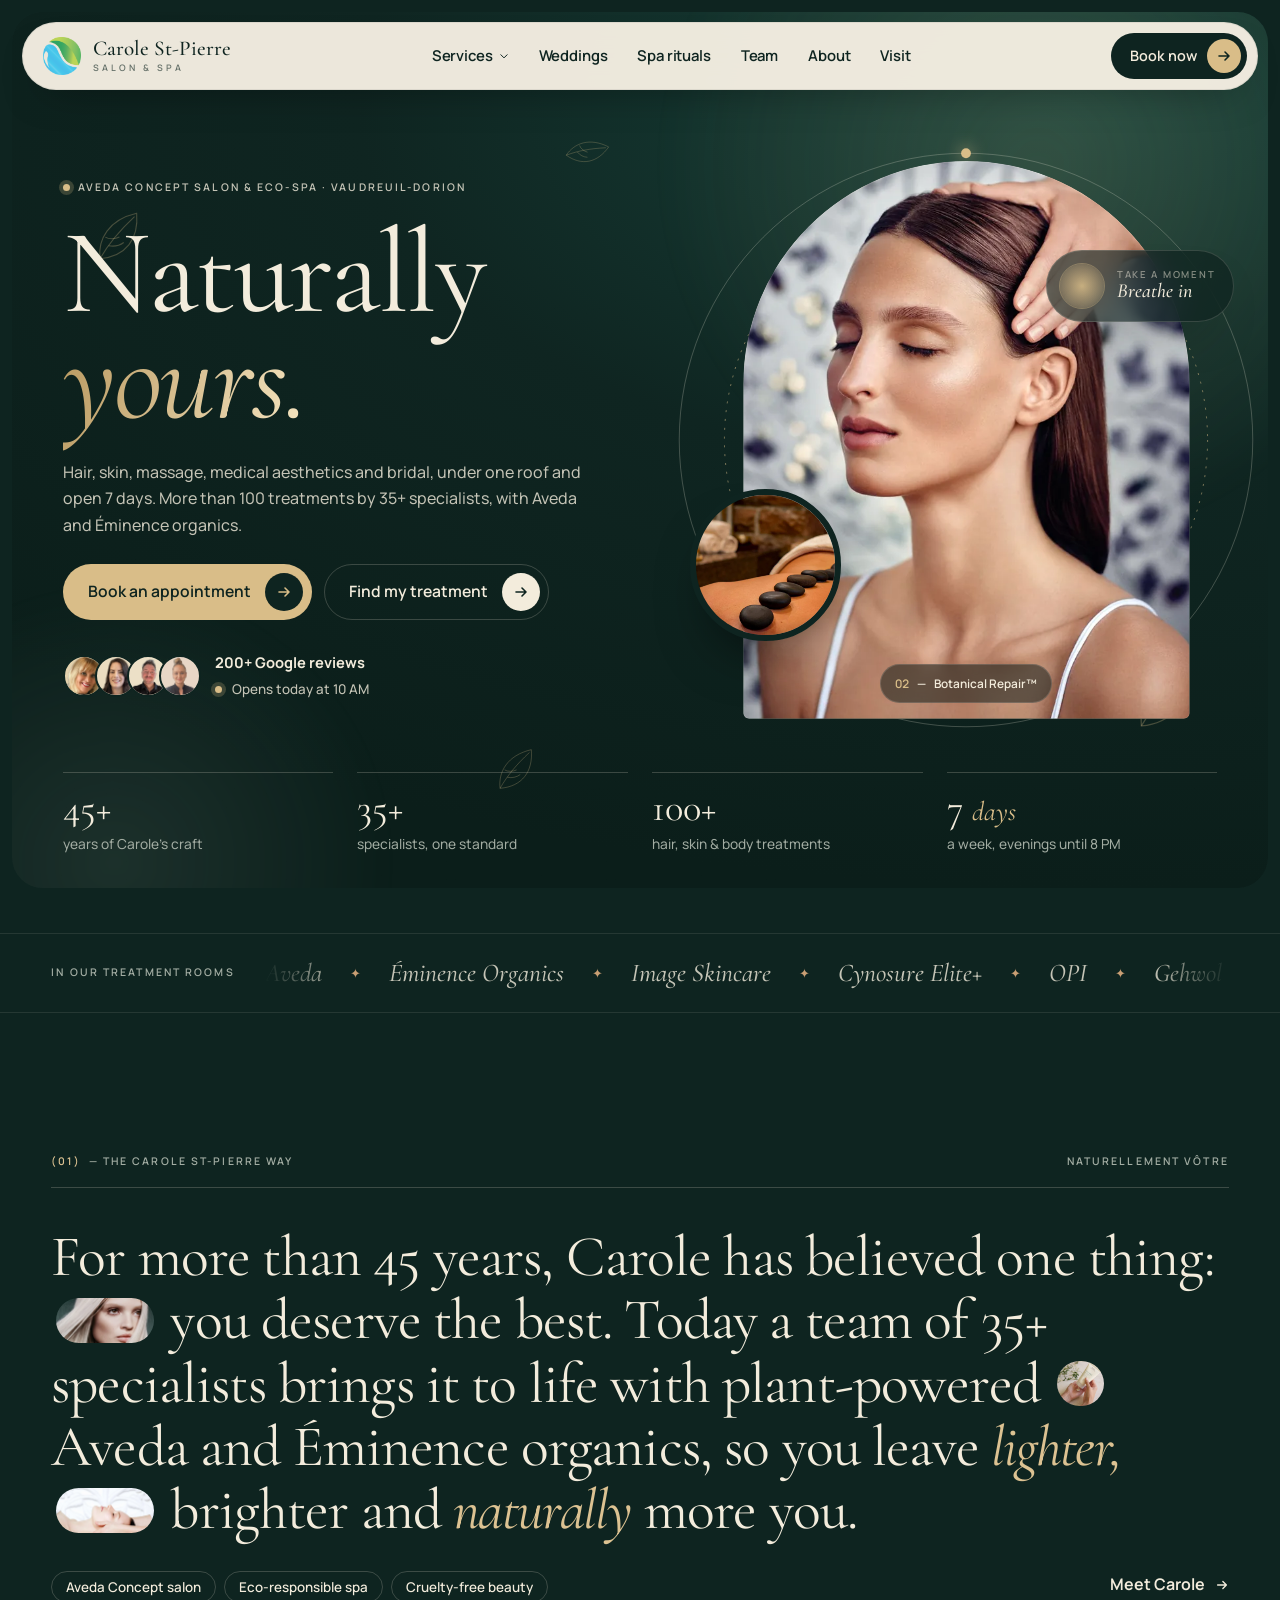
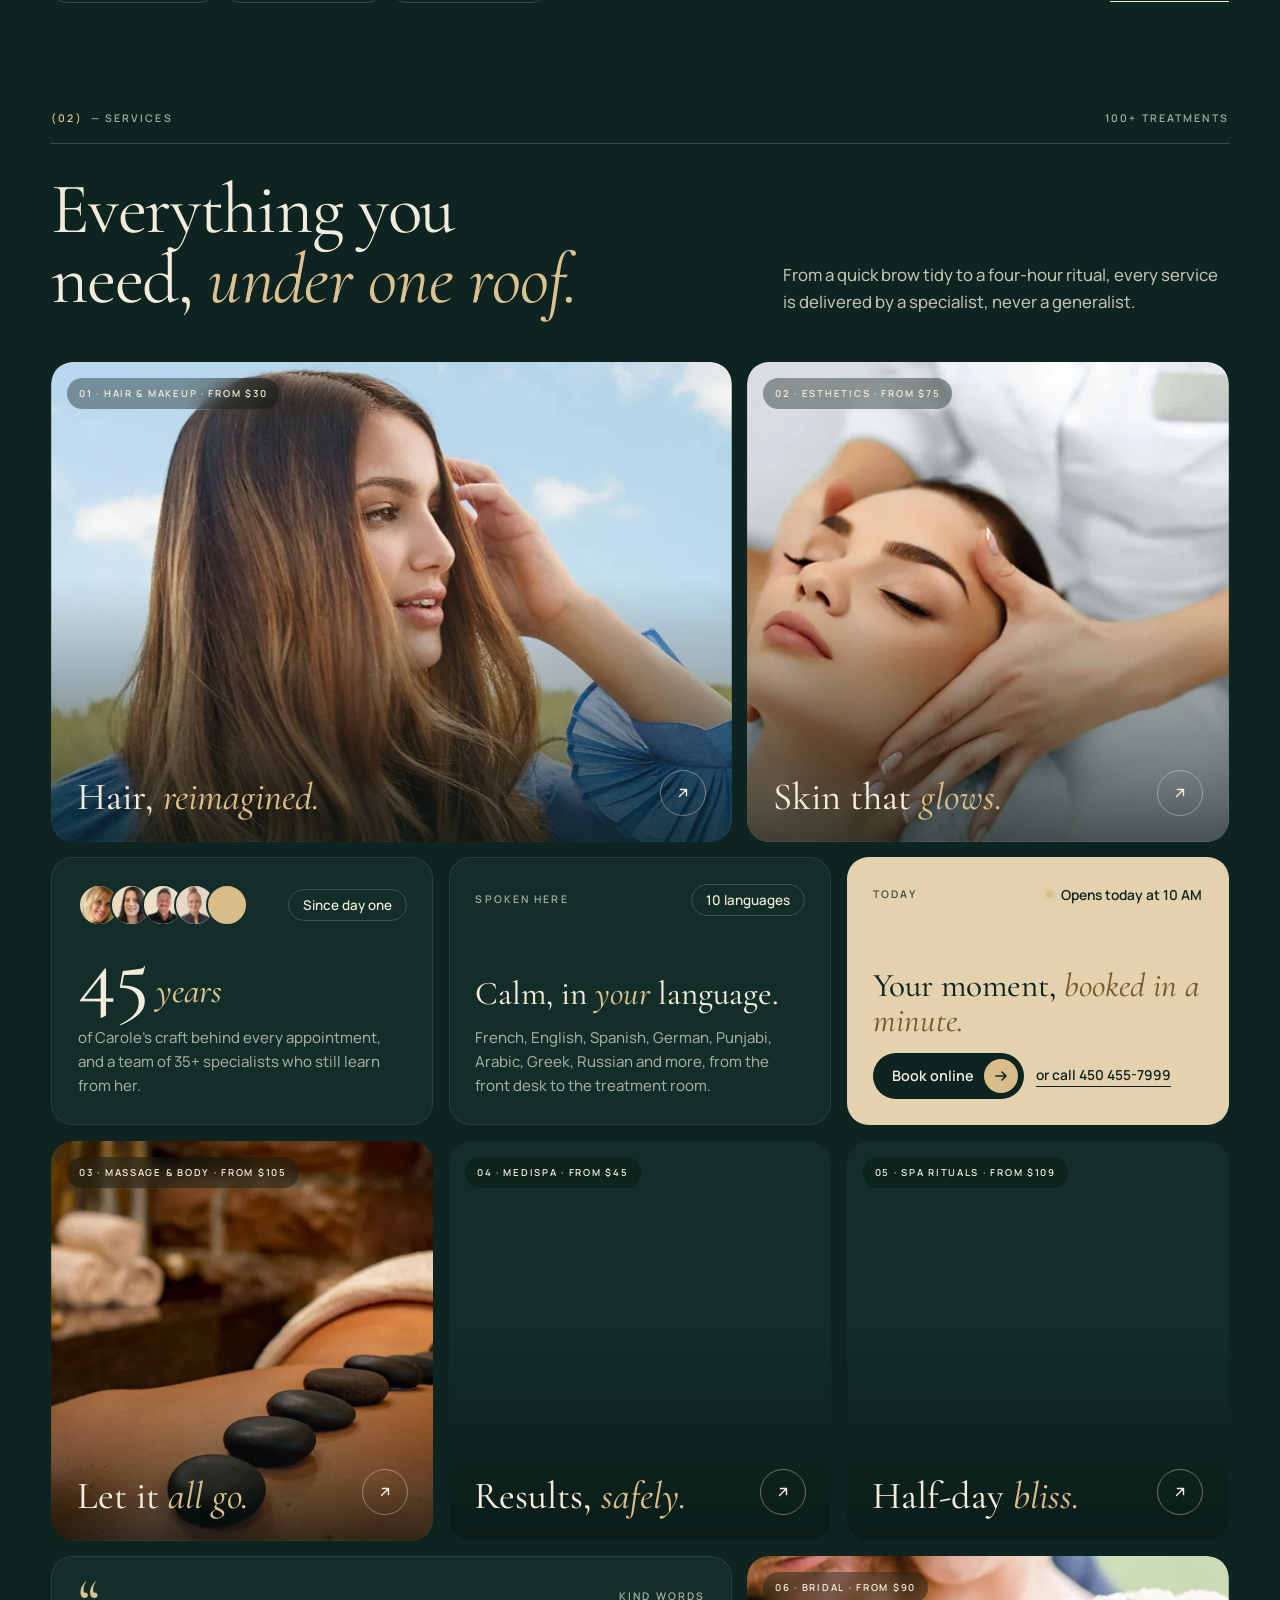
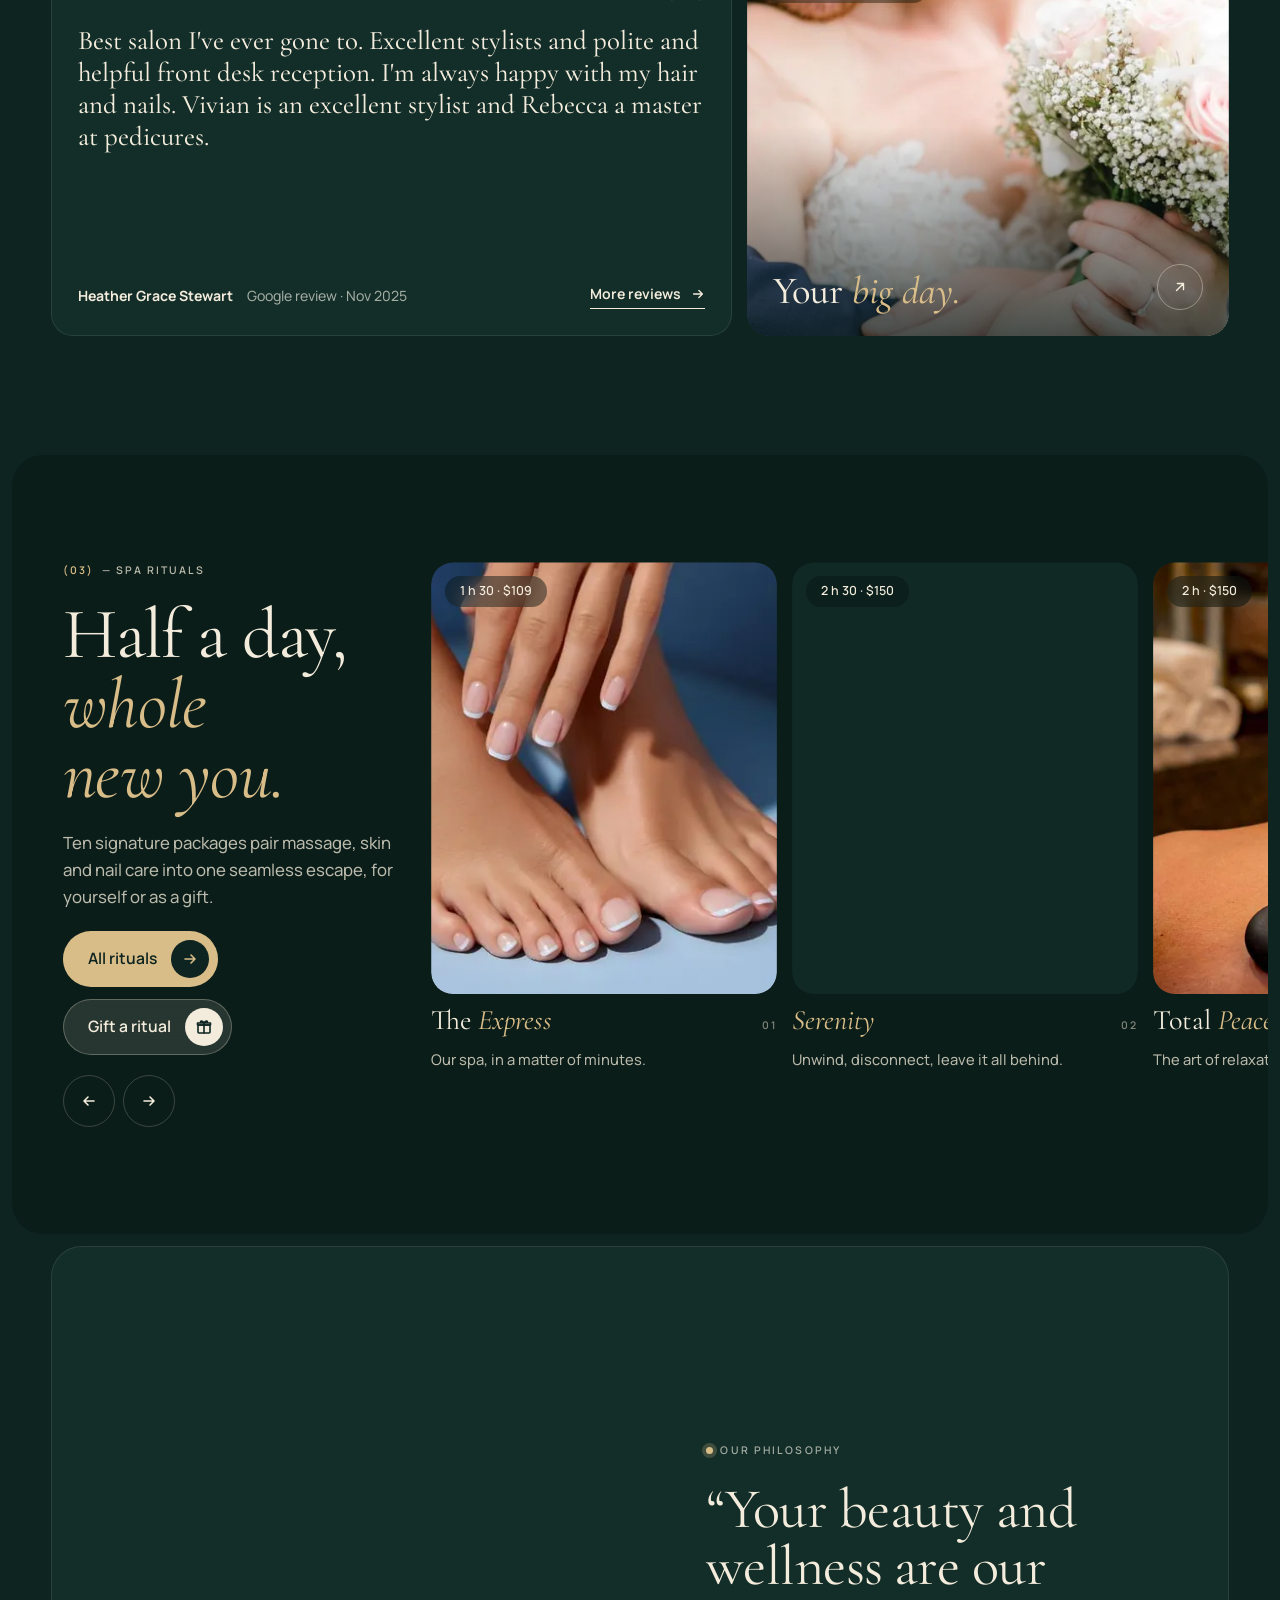
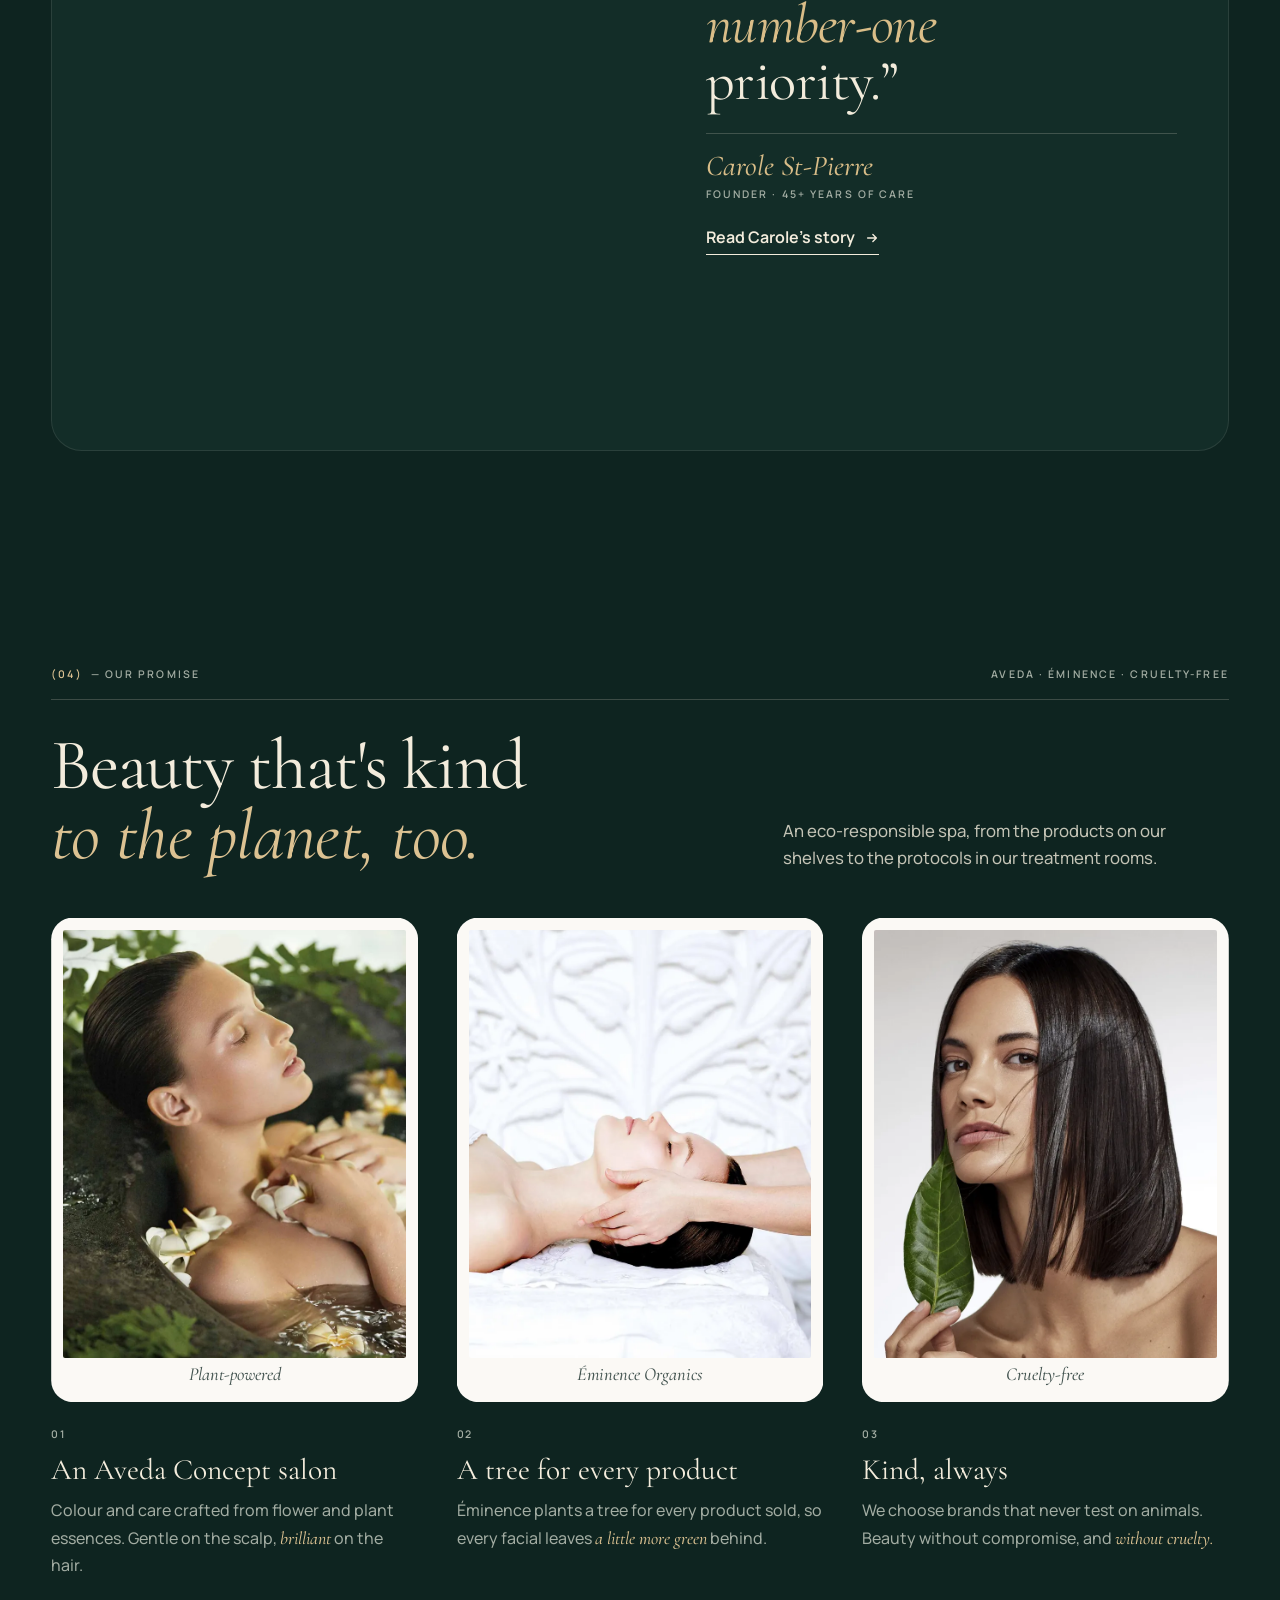
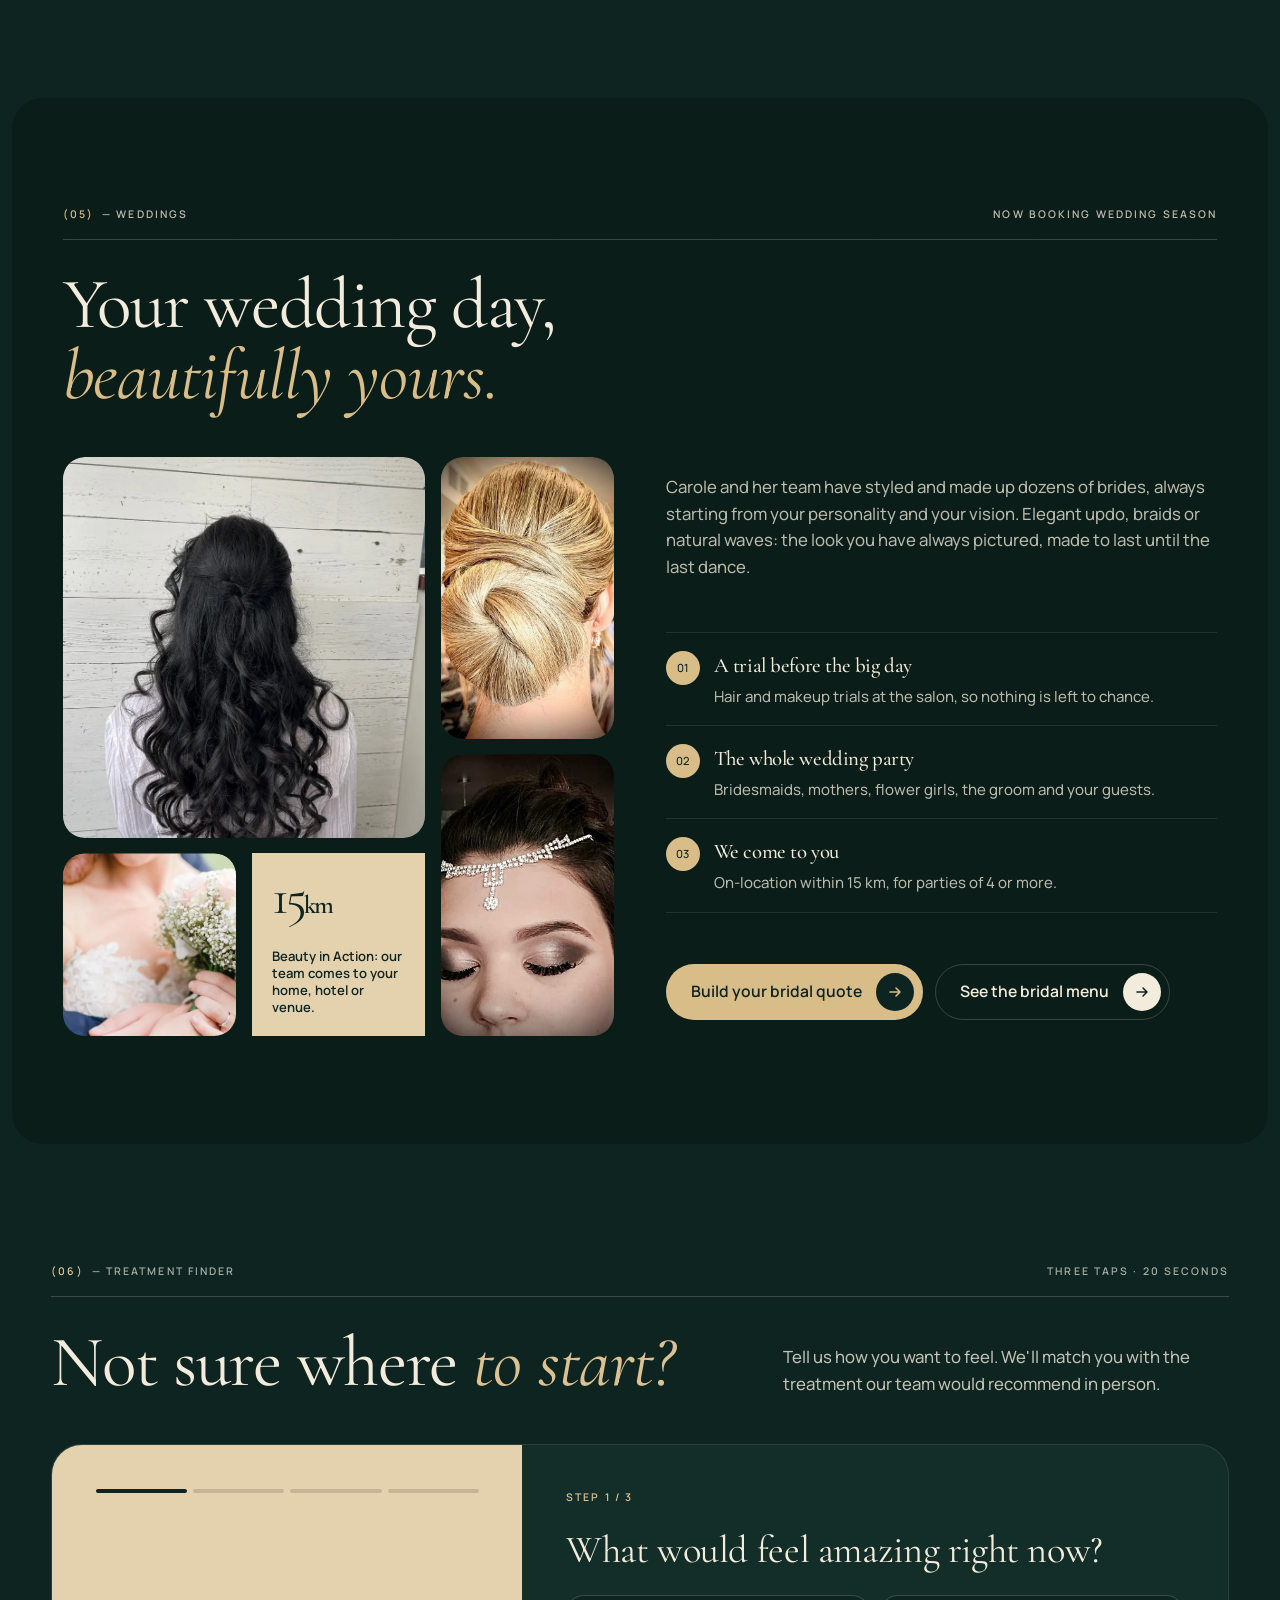
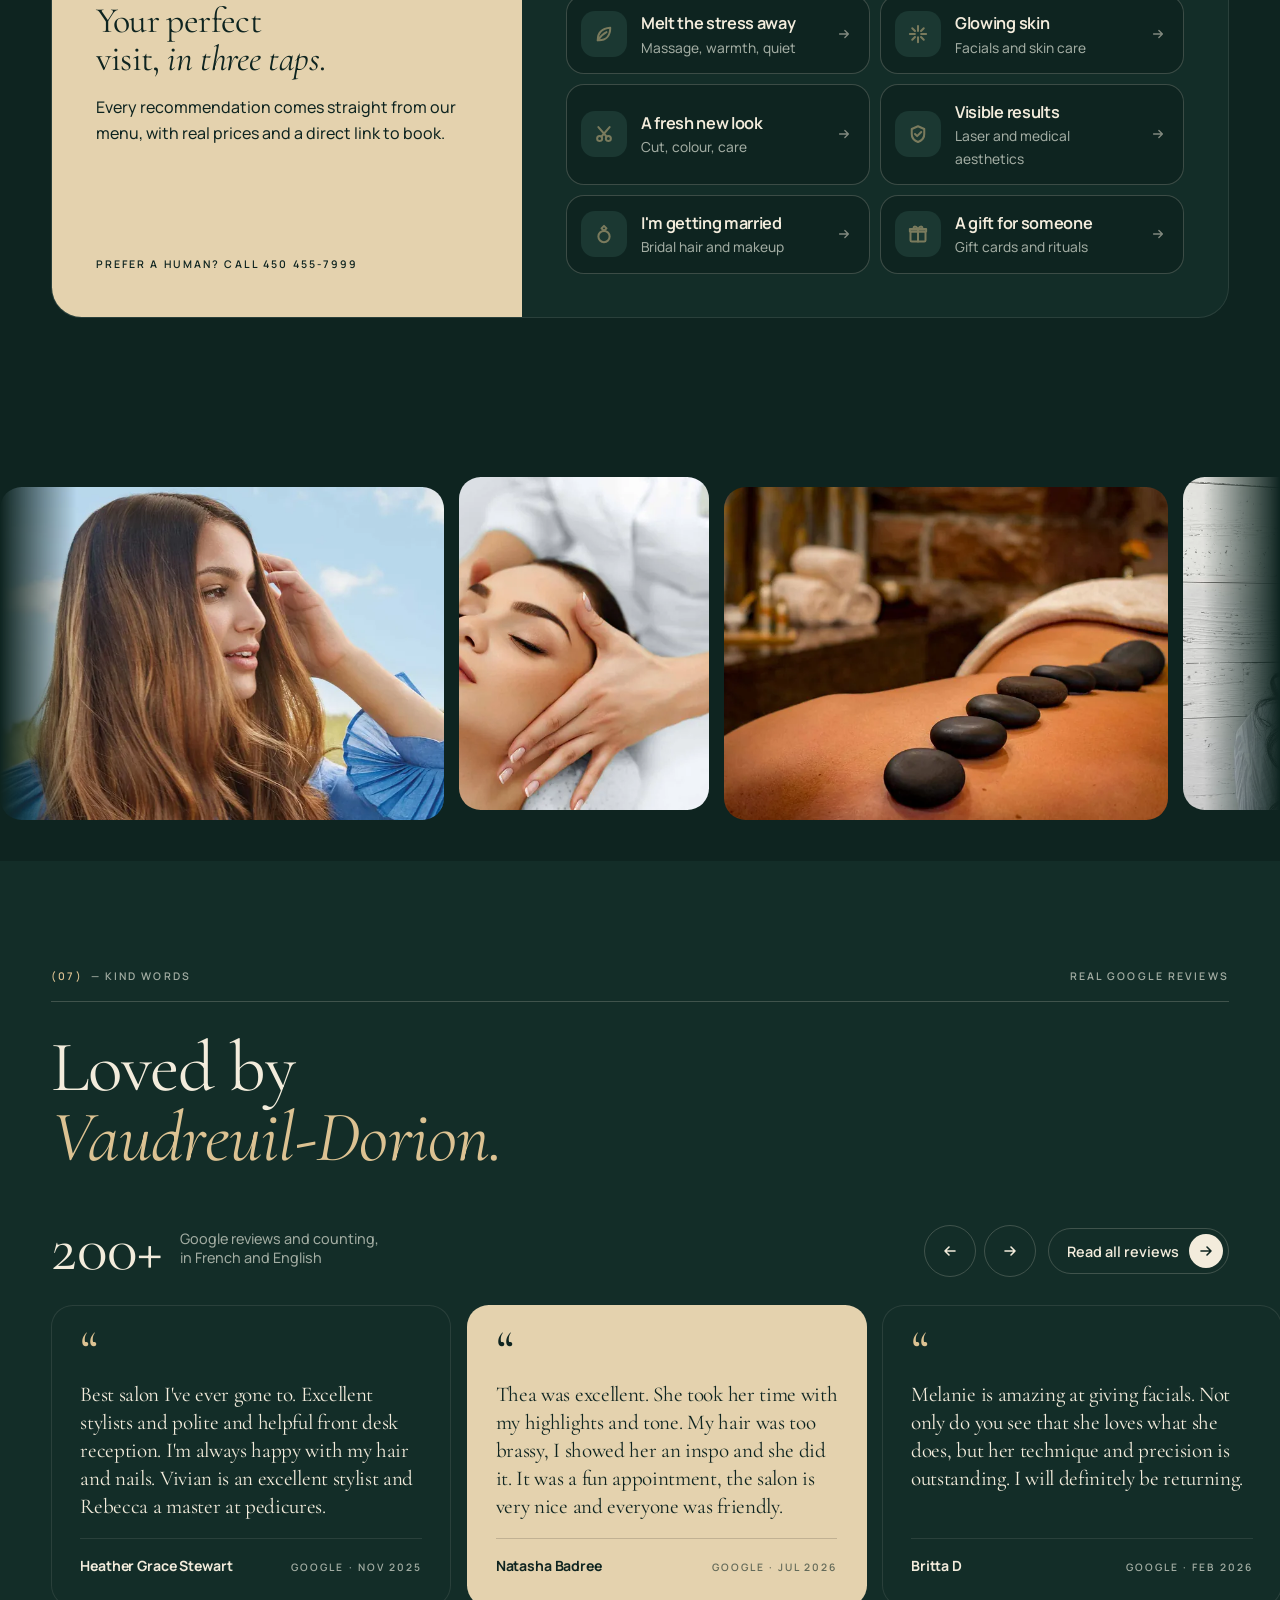
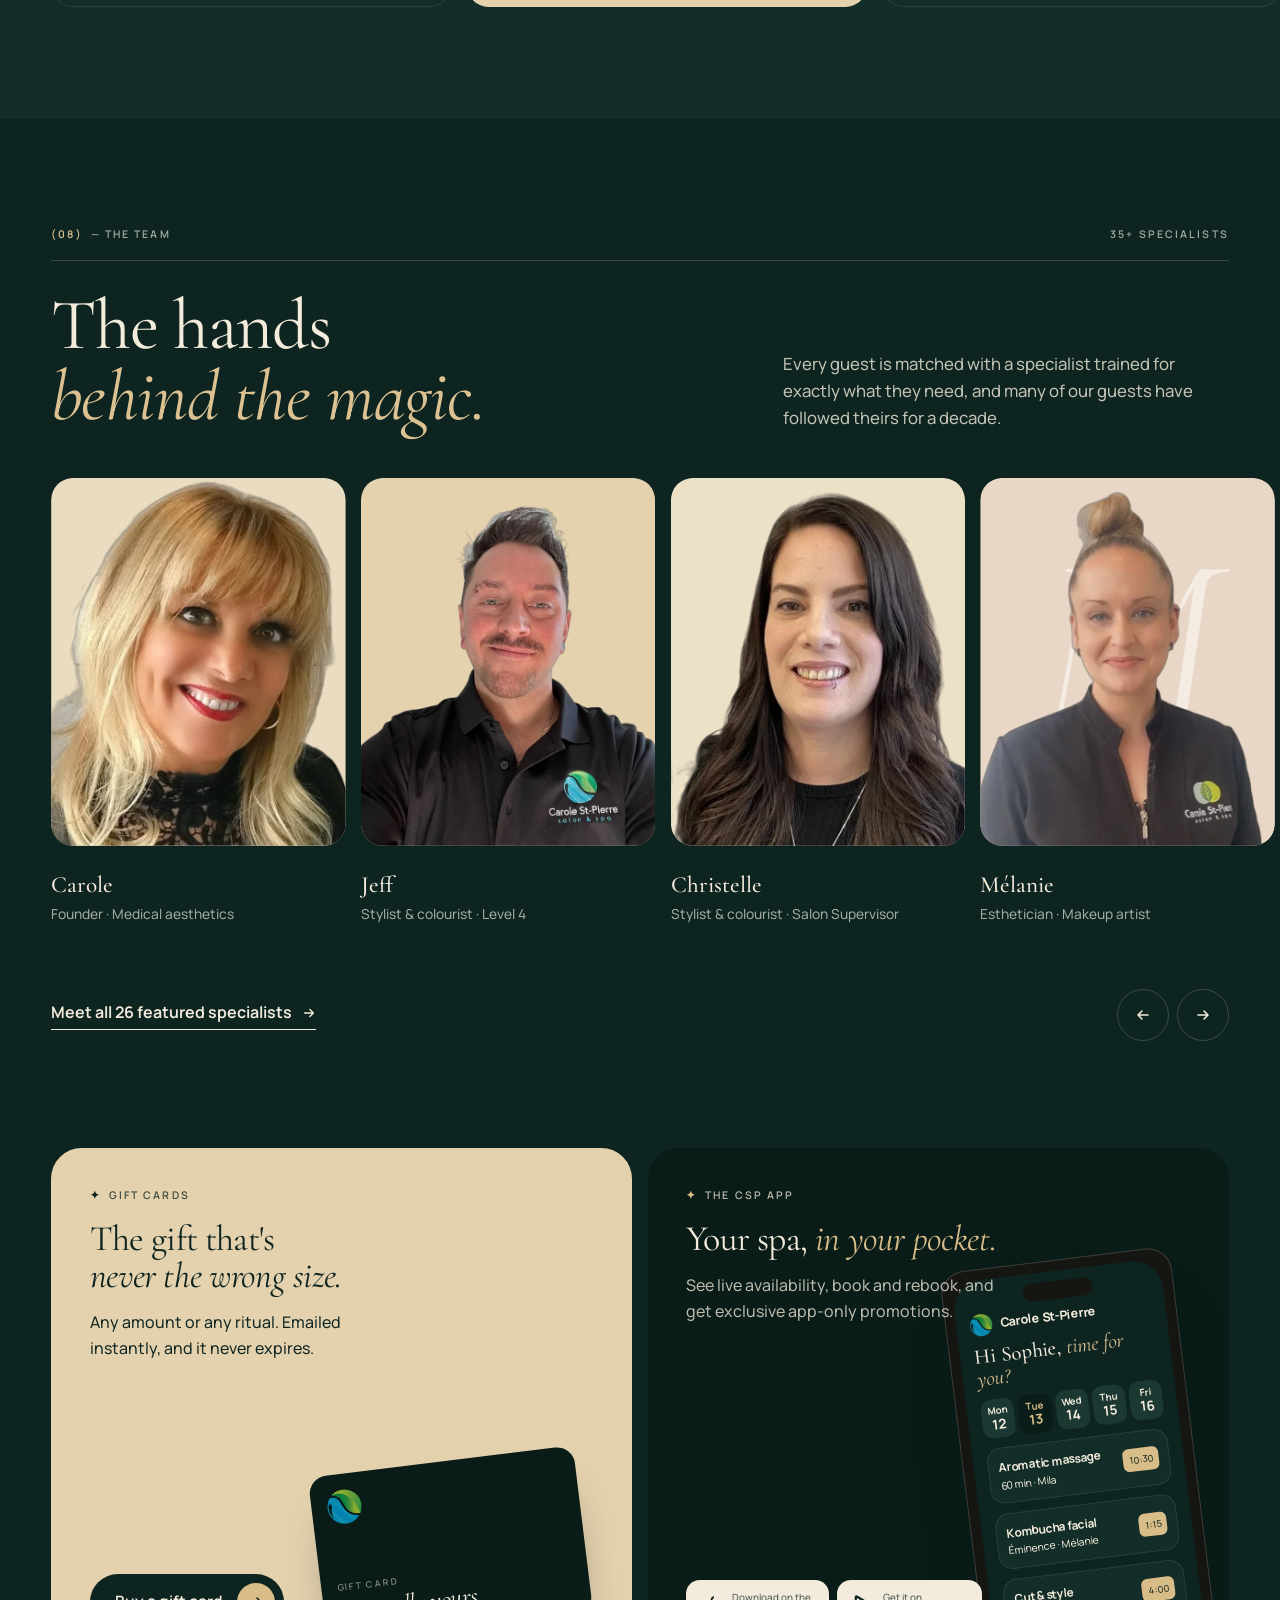
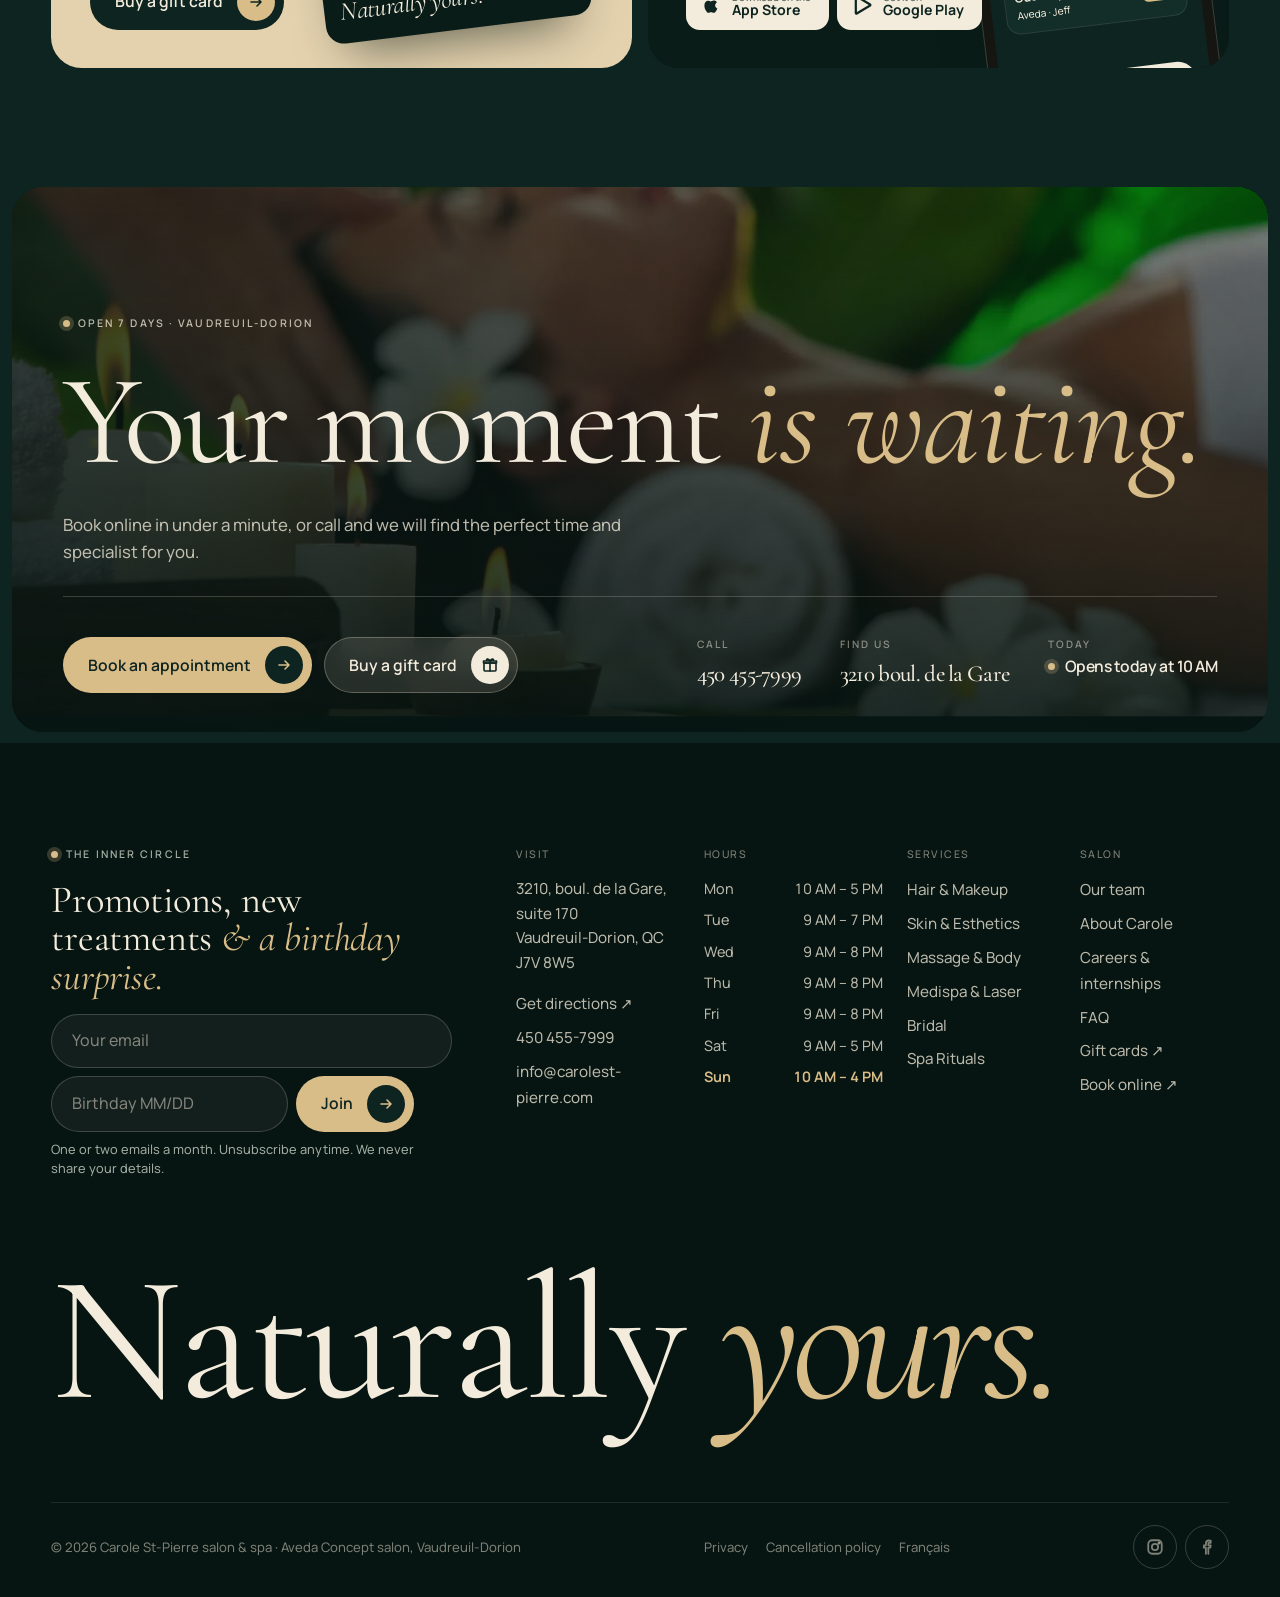
==== commit bbb81c04: "Version CSS/JS links by content hash so pages never load a stale stylesheet; keep philosophy photo i" ====
--- a/index.html
+++ b/index.html
@@ -18,14 +18,14 @@
 <link rel="preload" href="assets/fonts/manrope-normal-latin.woff2" as="font" type="font/woff2" crossorigin>
 <link rel="preload" href="assets/fonts/cormorant-garamond-normal-latin.woff2" as="font" type="font/woff2" crossorigin>
 <link rel="preload" href="assets/fonts/cormorant-garamond-italic-latin.woff2" as="font" type="font/woff2" crossorigin>
-<link rel="stylesheet" href="assets/css/fonts.css">
-<link rel="stylesheet" href="assets/css/main.css">
+<link rel="stylesheet" href="assets/css/fonts.css?v=28b0ab2d">
+<link rel="stylesheet" href="assets/css/main.css?v=f5a63bb8">
 <script>document.documentElement.classList.replace("no-js","js");if("scrollRestoration"in history)history.scrollRestoration="manual";try{if(sessionStorage.getItem("csp-pt")==="1"&&!matchMedia("(prefers-reduced-motion: reduce)").matches)document.documentElement.classList.add("pt-enter")}catch(e){}</script>
 <script type="application/ld+json">{"@context": "https://schema.org", "@type": ["BeautySalon", "DaySpa", "HairSalon"], "name": "Carole St-Pierre salon & spa", "url": "https://www.carolest-pierre.com", "telephone": "+1-450-455-7999", "email": "info@carolest-pierre.com", "image": "https://www.carolest-pierre.com/assets/img/ritual-scalp.webp", "logo": "https://www.carolest-pierre.com/assets/img/logo-mark.png", "priceRange": "$$", "address": {"@type": "PostalAddress", "streetAddress": "3210 boul. de la Gare, suite 170", "addressLocality": "Vaudreuil-Dorion", "addressRegion": "QC", "postalCode": "J7V 8W5", "addressCountry": "CA"}, "openingHoursSpecification": [{"@type": "OpeningHoursSpecification", "dayOfWeek": "Monday", "opens": "10:00", "closes": "17:00"}, {"@type": "OpeningHoursSpecification", "dayOfWeek": "Tuesday", "opens": "09:00", "closes": "19:00"}, {"@type": "OpeningHoursSpecification", "dayOfWeek": "Wednesday", "opens": "09:00", "closes": "20:00"}, {"@type": "OpeningHoursSpecification", "dayOfWeek": "Thursday", "opens": "09:00", "closes": "20:00"}, {"@type": "OpeningHoursSpecification", "dayOfWeek": "Friday", "opens": "09:00", "closes": "20:00"}, {"@type": "OpeningHoursSpecification", "dayOfWeek": "Saturday", "opens": "09:00", "closes": "17:00"}, {"@type": "OpeningHoursSpecification", "dayOfWeek": "Sunday", "opens": "10:00", "closes": "16:00"}], "sameAs": ["https://www.instagram.com/carolestpierre.salonspa/", "https://www.facebook.com/profile.php?id=61553709430803"], "founder": {"@type": "Person", "name": "Carole St-Pierre"}}</script>
 <script src="assets/vendor/gsap.min.js" defer></script>
 <script src="assets/vendor/ScrollTrigger.min.js" defer></script>
-<script src="assets/js/config.js" defer></script>
-<script src="assets/js/main.js" defer></script>
+<script src="assets/js/config.js?v=45bf815a" defer></script>
+<script src="assets/js/main.js?v=be4c1cdc" defer></script>
 </head>
 <body>
 <a class="skip-link" href="#main">Skip to content</a>
--- a/assets/css/main.css
+++ b/assets/css/main.css
@@ -1534,7 +1534,7 @@
 
 /* ---------- Philosophy (replaces the pinned expanding image) ---------- */
 .phil { display: grid; gap: var(--gap); border-radius: var(--r-xl); overflow: hidden; background: var(--paper-2); border: 1px solid var(--line); }
-.phil-media { margin: 0; min-height: 320px; aspect-ratio: 4 / 3; overflow: hidden; }
+.phil-media { margin: 0; width: 100%; aspect-ratio: 4 / 3; overflow: hidden; }
 .phil-media img { width: 100%; height: 100%; object-fit: cover; }
 .phil-copy { display: grid; gap: 22px; align-content: center; padding: clamp(28px, 4vw, 64px); }
 .phil-quote { margin: 0; font-family: var(--serif); font-weight: 400; font-size: clamp(2.3rem, 4.4vw, 4.4rem); line-height: 1.02; letter-spacing: -0.01em; }
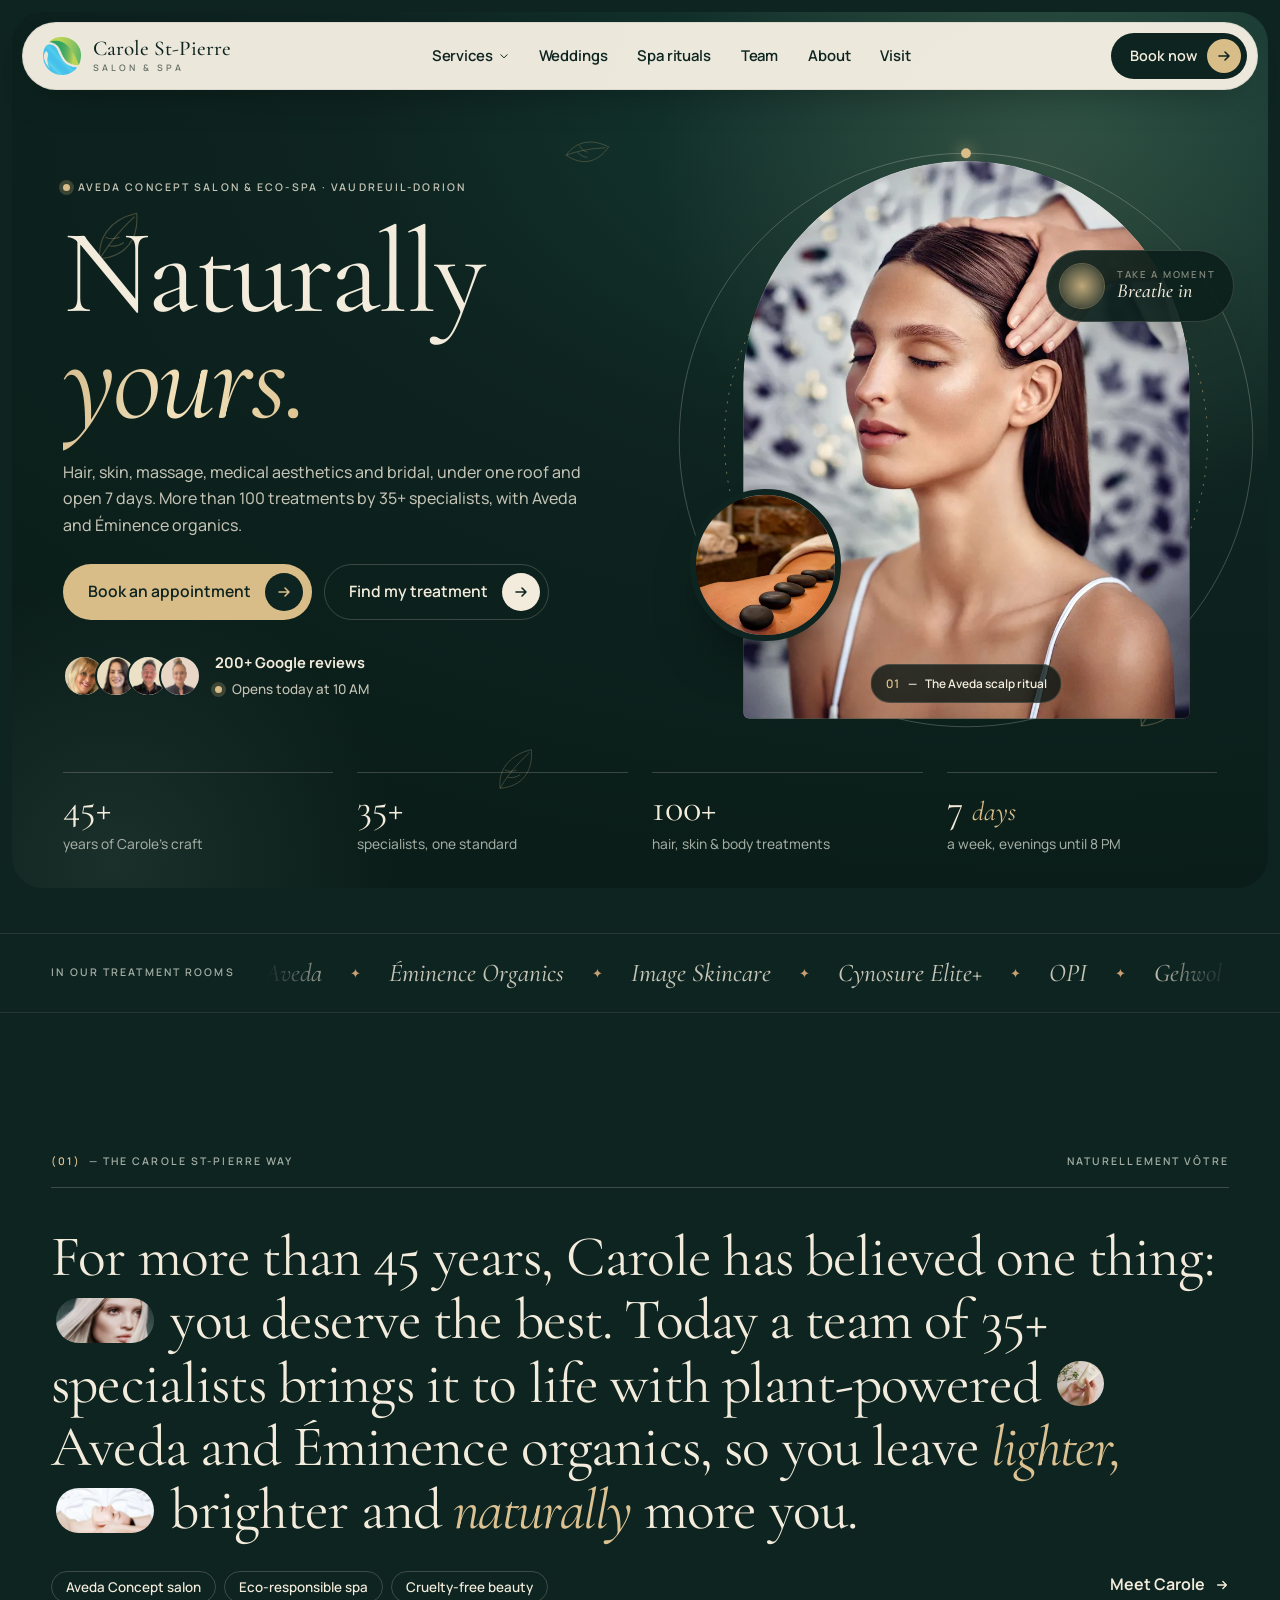
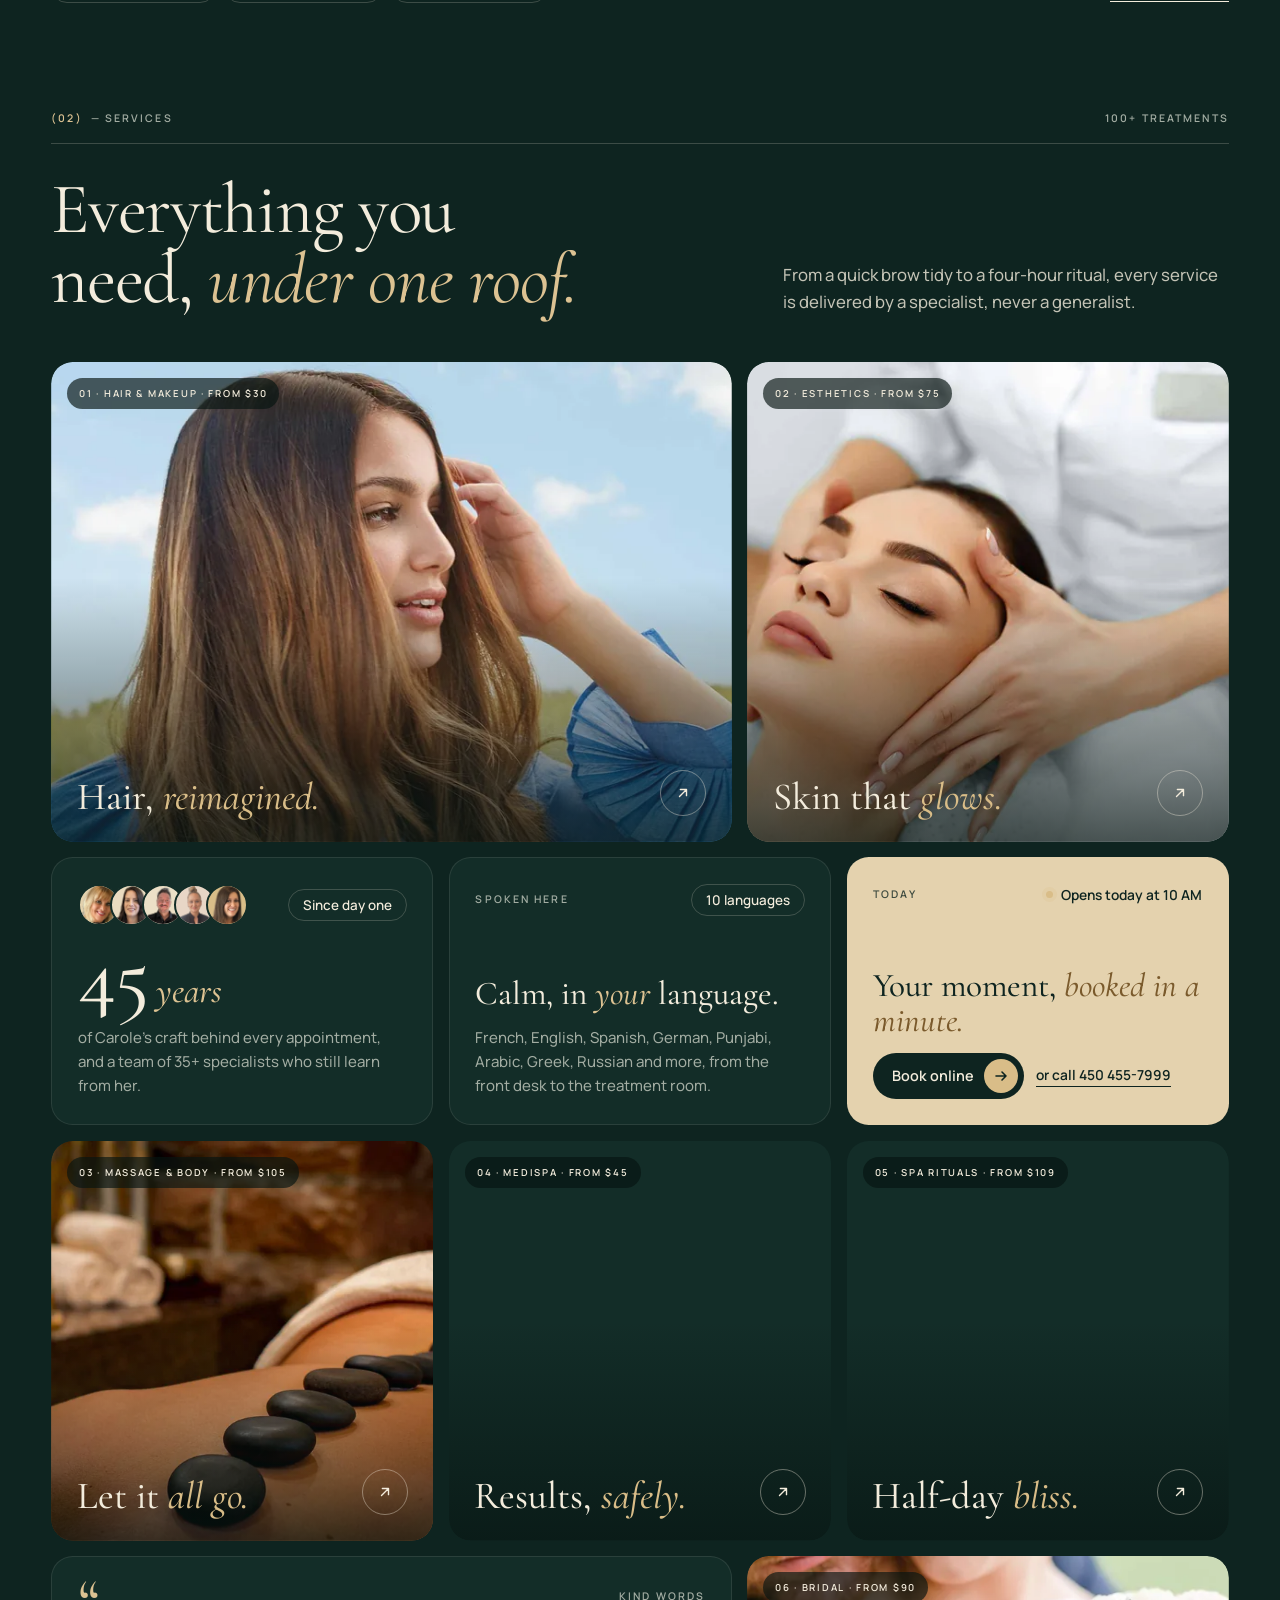
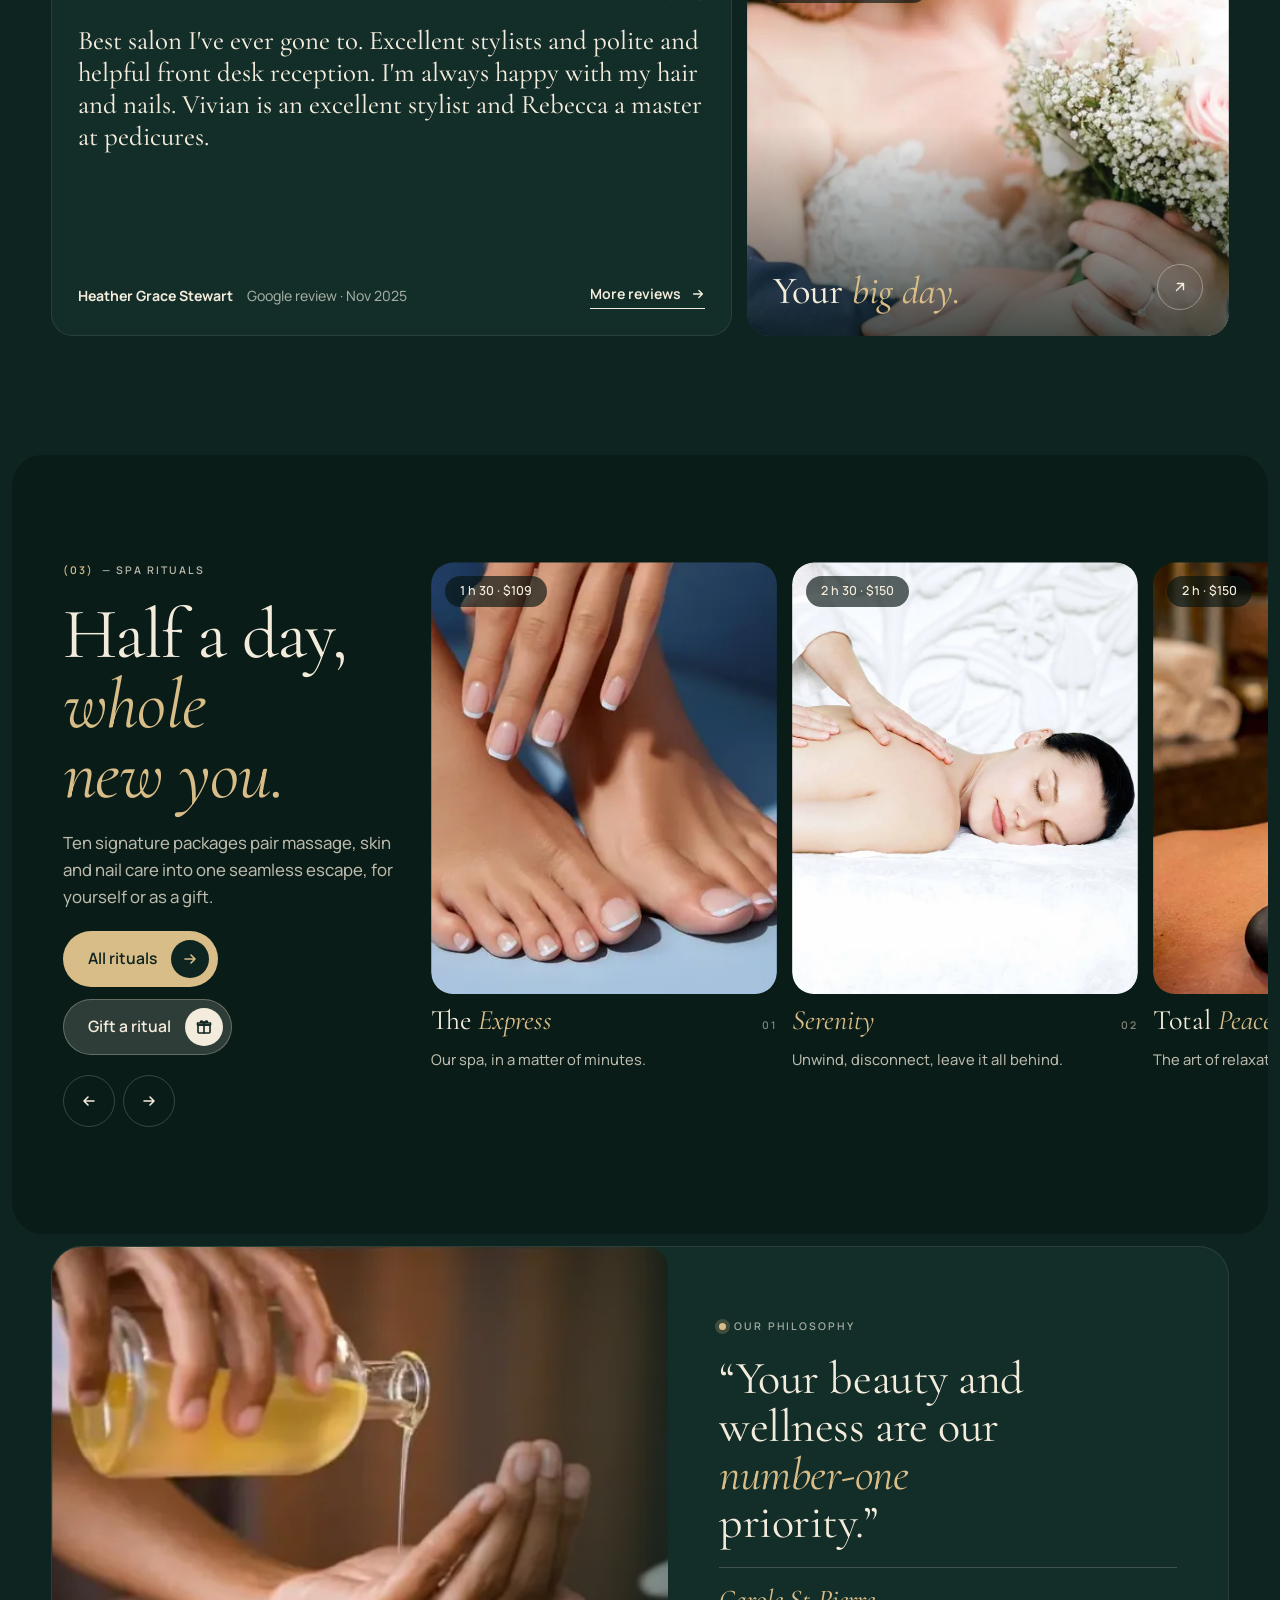
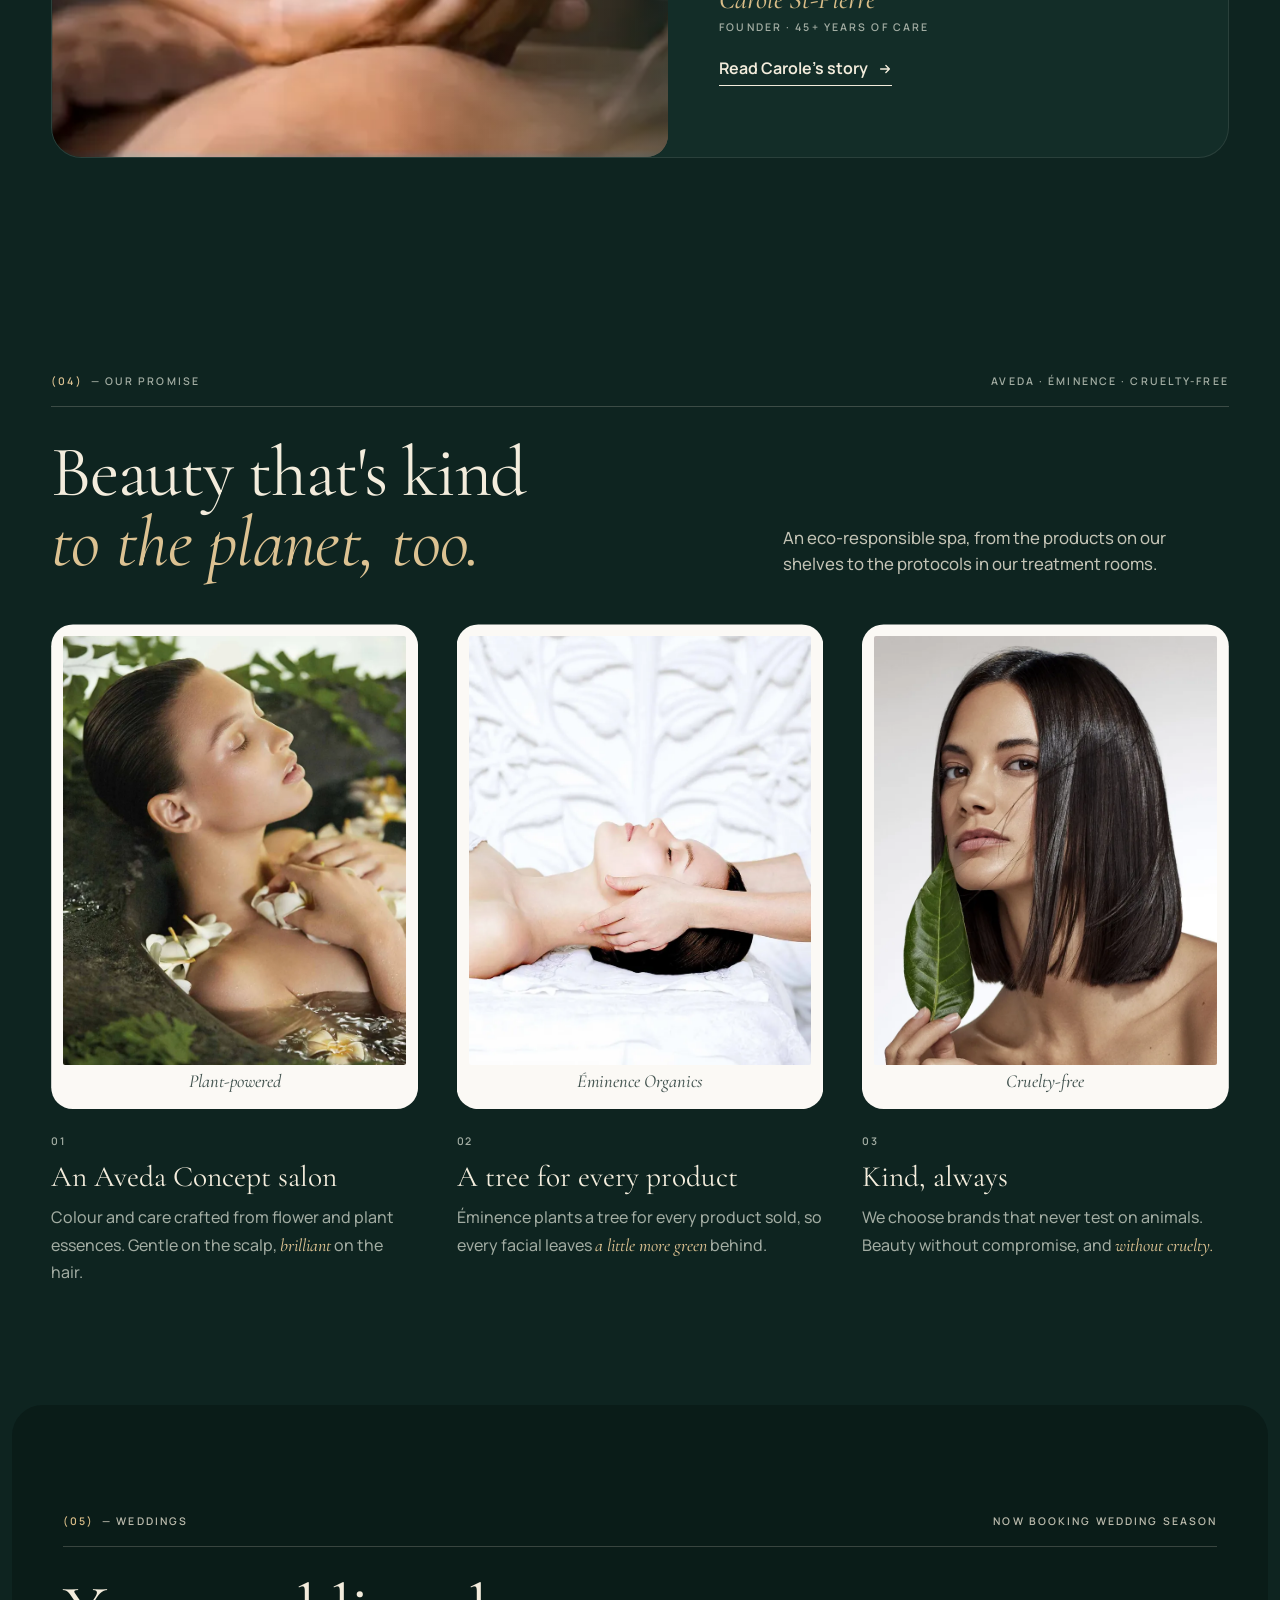
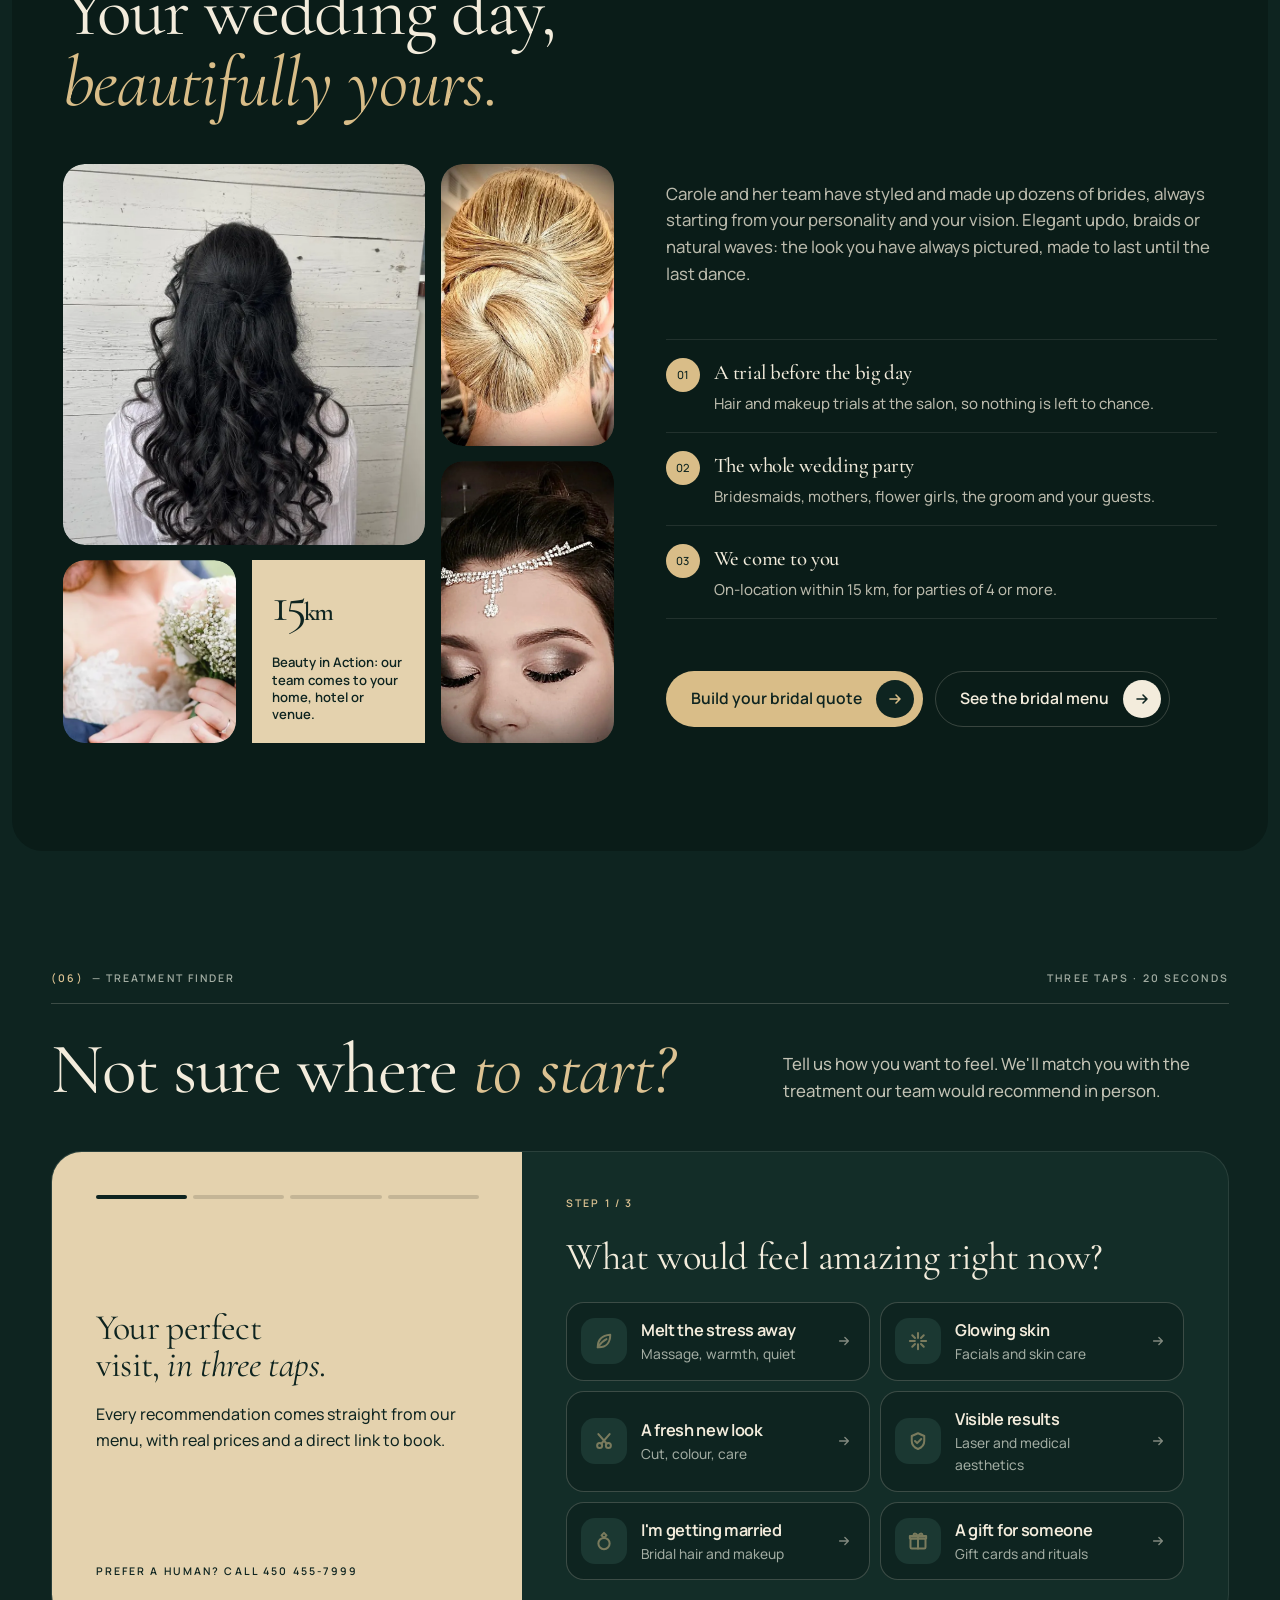
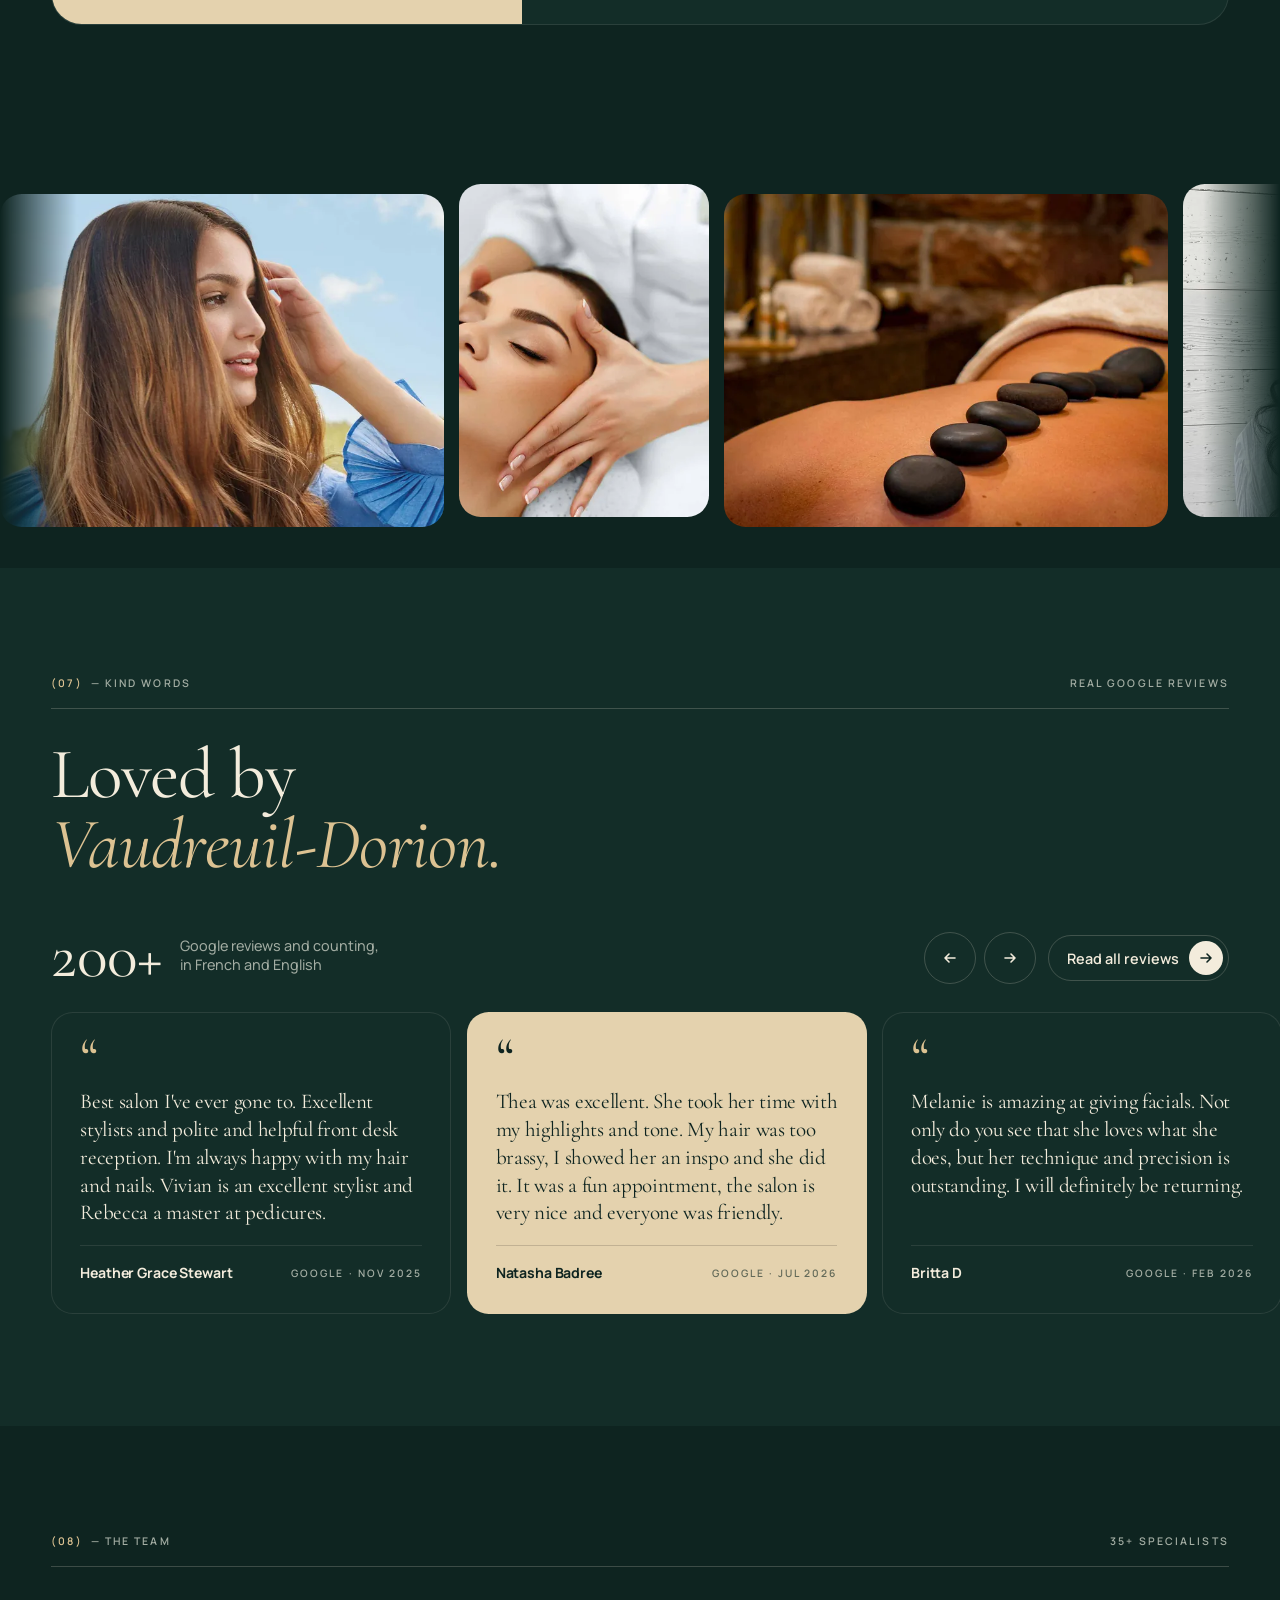
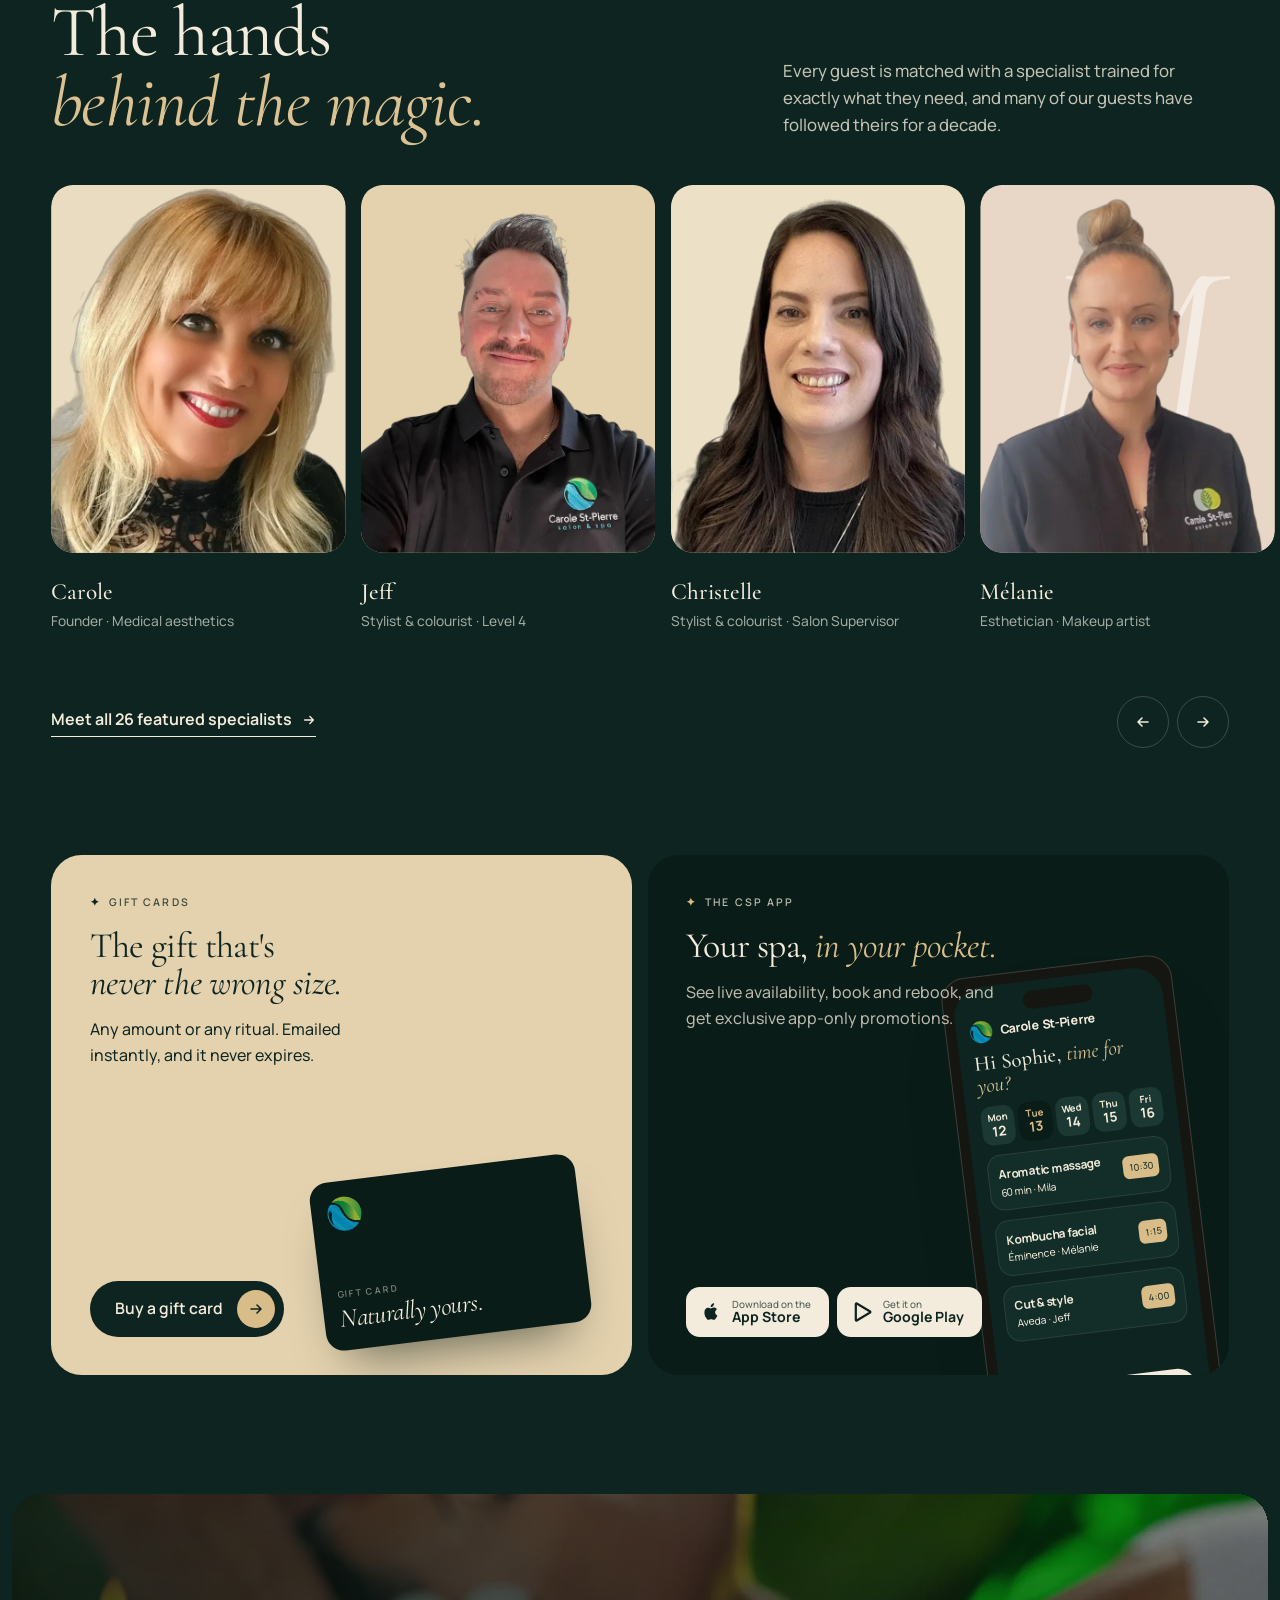
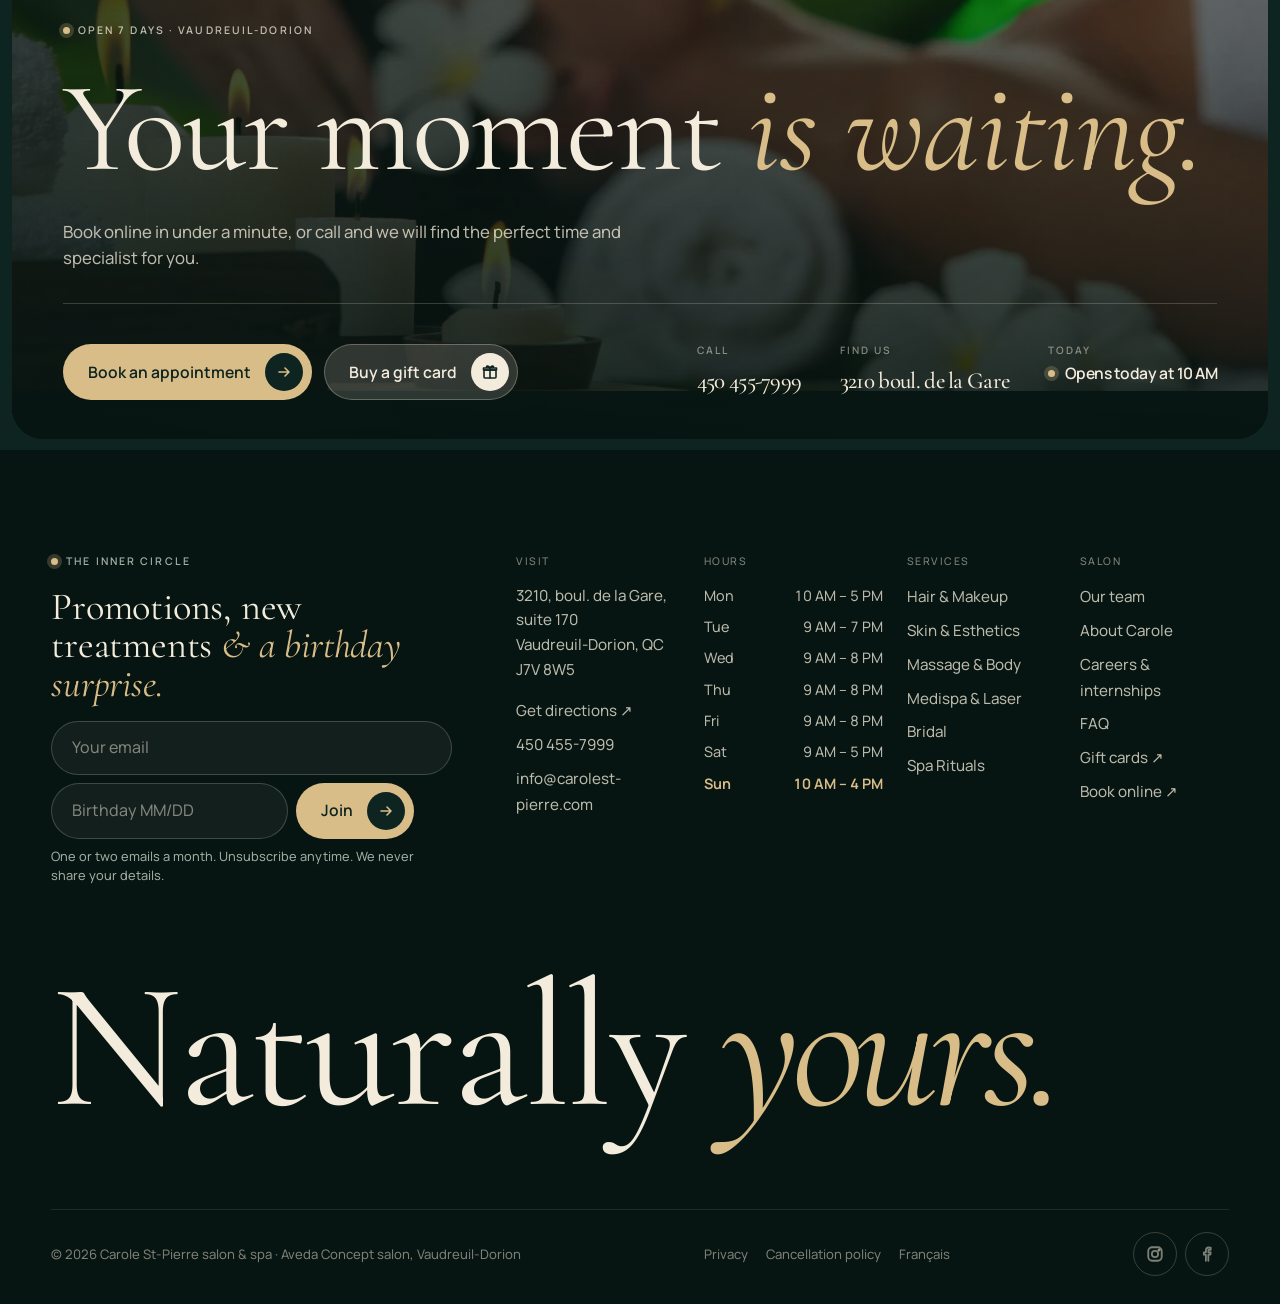
==== commit 6af1fe82: "Smooth 60fps scrolling on desktop; warmer philosophy section; trim white borders from photos Remove " ====
--- a/index.html
+++ b/index.html
@@ -19,13 +19,13 @@
 <link rel="preload" href="assets/fonts/cormorant-garamond-normal-latin.woff2" as="font" type="font/woff2" crossorigin>
 <link rel="preload" href="assets/fonts/cormorant-garamond-italic-latin.woff2" as="font" type="font/woff2" crossorigin>
 <link rel="stylesheet" href="assets/css/fonts.css?v=28b0ab2d">
-<link rel="stylesheet" href="assets/css/main.css?v=f5a63bb8">
+<link rel="stylesheet" href="assets/css/main.css?v=7c750b32">
 <script>document.documentElement.classList.replace("no-js","js");if("scrollRestoration"in history)history.scrollRestoration="manual";try{if(sessionStorage.getItem("csp-pt")==="1"&&!matchMedia("(prefers-reduced-motion: reduce)").matches)document.documentElement.classList.add("pt-enter")}catch(e){}</script>
 <script type="application/ld+json">{"@context": "https://schema.org", "@type": ["BeautySalon", "DaySpa", "HairSalon"], "name": "Carole St-Pierre salon & spa", "url": "https://www.carolest-pierre.com", "telephone": "+1-450-455-7999", "email": "info@carolest-pierre.com", "image": "https://www.carolest-pierre.com/assets/img/ritual-scalp.webp", "logo": "https://www.carolest-pierre.com/assets/img/logo-mark.png", "priceRange": "$$", "address": {"@type": "PostalAddress", "streetAddress": "3210 boul. de la Gare, suite 170", "addressLocality": "Vaudreuil-Dorion", "addressRegion": "QC", "postalCode": "J7V 8W5", "addressCountry": "CA"}, "openingHoursSpecification": [{"@type": "OpeningHoursSpecification", "dayOfWeek": "Monday", "opens": "10:00", "closes": "17:00"}, {"@type": "OpeningHoursSpecification", "dayOfWeek": "Tuesday", "opens": "09:00", "closes": "19:00"}, {"@type": "OpeningHoursSpecification", "dayOfWeek": "Wednesday", "opens": "09:00", "closes": "20:00"}, {"@type": "OpeningHoursSpecification", "dayOfWeek": "Thursday", "opens": "09:00", "closes": "20:00"}, {"@type": "OpeningHoursSpecification", "dayOfWeek": "Friday", "opens": "09:00", "closes": "20:00"}, {"@type": "OpeningHoursSpecification", "dayOfWeek": "Saturday", "opens": "09:00", "closes": "17:00"}, {"@type": "OpeningHoursSpecification", "dayOfWeek": "Sunday", "opens": "10:00", "closes": "16:00"}], "sameAs": ["https://www.instagram.com/carolestpierre.salonspa/", "https://www.facebook.com/profile.php?id=61553709430803"], "founder": {"@type": "Person", "name": "Carole St-Pierre"}}</script>
 <script src="assets/vendor/gsap.min.js" defer></script>
 <script src="assets/vendor/ScrollTrigger.min.js" defer></script>
 <script src="assets/js/config.js?v=45bf815a" defer></script>
-<script src="assets/js/main.js?v=be4c1cdc" defer></script>
+<script src="assets/js/main.js?v=a982cdf2" defer></script>
 </head>
 <body>
 <a class="skip-link" href="#main">Skip to content</a>
@@ -167,7 +167,7 @@
   <div class="rit-meta"><h3>Total <em>Peacefulness</em></h3><span class="rit-n">03</span></div>
   <p>The art of relaxation.</p>
 </a><a class="rit-card" href="rituals.html#for-men">
-  <figure><img src="assets/img/lomi.webp" srcset="assets/img/lomi-800.webp 800w, assets/img/lomi.webp 1115w" sizes="(min-width: 900px) 30vw, 80vw" width="1115" height="651" alt="" loading="lazy" decoding="async"><span class="chip">3 h · $199</span></figure>
+  <figure><img src="assets/img/lomi.webp" srcset="assets/img/lomi-800.webp 800w, assets/img/lomi.webp 1083w" sizes="(min-width: 900px) 30vw, 80vw" width="1083" height="630" alt="" loading="lazy" decoding="async"><span class="chip">3 h · $199</span></figure>
   <div class="rit-meta"><h3>For <em>Men</em></h3><span class="rit-n">04</span></div>
   <p>Custom-made for you, gentlemen.</p>
 </a><a class="rit-card" href="rituals.html#from-head-to-toes">
@@ -179,7 +179,7 @@
   <div class="rit-meta"><h3><em>Mom-To-Be</em></h3><span class="rit-n">06</span></div>
   <p>A soothing time-out before baby arrives.</p>
 </a><a class="rit-card" href="rituals.html#back-to-nature">
-  <figure><img src="assets/img/aromatic.webp" width="796" height="471" alt="" loading="lazy" decoding="async"><span class="chip">4 h · $280</span></figure>
+  <figure><img src="assets/img/massage-hands.webp" srcset="assets/img/massage-hands-800.webp 800w, assets/img/massage-hands.webp 1024w" sizes="(min-width: 900px) 30vw, 80vw" width="1024" height="512" alt="" loading="lazy" decoding="async"><span class="chip">4 h · $280</span></figure>
   <div class="rit-meta"><h3>Back to <em>Nature</em></h3><span class="rit-n">07</span></div>
   <p>Éminence Organics, start to finish.</p>
 </a><a class="rit-card" href="rituals.html#thank-you-mom">
@@ -200,7 +200,7 @@
 <section class="section section--flush-top" aria-label="Our philosophy">
   <div class="container">
     <div class="phil">
-      <figure class="phil-media" data-reveal="curtain"><img src="assets/img/back-massage-white.webp" srcset="assets/img/back-massage-white-800.webp 800w, assets/img/back-massage-white.webp 1200w" sizes="(min-width: 1000px) 50vw, 100vw" width="1200" height="1600" alt="A guest resting peacefully during a massage" loading="lazy" decoding="async" style="object-position:50% 40%"></figure>
+      <figure class="phil-media" data-reveal="curtain"><img src="assets/img/aromatic.webp" width="756" height="440" alt="Warm aromatic oil poured into a therapist&#x27;s hand before a massage" loading="lazy" decoding="async" style="object-position:45% 50%"></figure>
       <div class="phil-copy">
         <span class="eyebrow" data-reveal="fade"><span class="dot"></span> Our philosophy</span>
         <blockquote class="phil-quote" data-split><span class="ln">“Your beauty and</span><span class="ln">wellness are our</span><span class="ln"><em>number-one</em></span><span class="ln">priority.”</span></blockquote>
--- a/assets/css/main.css
+++ b/assets/css/main.css
@@ -1533,17 +1533,17 @@
 @media (max-width: 1023px) { html.hdr-hidden .menu-nav { top: 0; padding-top: calc(14px + env(safe-area-inset-top)); } .menu-nav { transition: top 0.7s var(--ease-out), padding-top 0.7s var(--ease-out); } }
 
 /* ---------- Philosophy (replaces the pinned expanding image) ---------- */
-.phil { display: grid; gap: var(--gap); border-radius: var(--r-xl); overflow: hidden; background: var(--paper-2); border: 1px solid var(--line); }
-.phil-media { margin: 0; width: 100%; aspect-ratio: 4 / 3; overflow: hidden; }
-.phil-media img { width: 100%; height: 100%; object-fit: cover; }
-.phil-copy { display: grid; gap: 22px; align-content: center; padding: clamp(28px, 4vw, 64px); }
-.phil-quote { margin: 0; font-family: var(--serif); font-weight: 400; font-size: clamp(2.3rem, 4.4vw, 4.4rem); line-height: 1.02; letter-spacing: -0.01em; }
+.phil { display: grid; border-radius: var(--r-xl); overflow: hidden; background: var(--paper-2); border: 1px solid var(--line); }
+.phil-media { position: relative; margin: 0; aspect-ratio: 16 / 10; overflow: hidden; }
+.phil-media img { position: absolute; inset: 0; width: 100%; height: 100%; object-fit: cover; }
+.phil-media::after { content: ""; position: absolute; inset: 0; background: linear-gradient(90deg, transparent 55%, rgba(19, 45, 40, 0.55)); pointer-events: none; }
+.phil-copy { display: grid; gap: 20px; align-content: center; justify-items: start; padding: clamp(28px, 4vw, 60px); }
+.phil-quote { margin: 0; font-family: var(--serif); font-weight: 400; font-size: clamp(2.2rem, 3.6vw, 3.7rem); line-height: 1.04; letter-spacing: -0.01em; }
 .phil-quote em { font-style: italic; color: var(--lime); }
-.phil-sign { display: grid; gap: 6px; padding-top: 18px; border-top: 1px solid var(--line-2); }
-.phil-sig { font-family: var(--serif); font-style: italic; font-size: 1.8rem; color: var(--lime); line-height: 1; }
+.phil-sign { display: grid; gap: 6px; width: 100%; padding-top: 18px; border-top: 1px solid var(--line-2); }
+.phil-sig { font-family: var(--serif); font-style: italic; font-size: 1.7rem; color: var(--lime); line-height: 1; }
 .phil-sign .mono { color: var(--muted); }
-.phil .link-arrow { justify-self: start; }
-@media (min-width: 1000px) { .phil { grid-template-columns: minmax(0, 1.05fr) minmax(0, 1fr); gap: 0; } .phil-media { aspect-ratio: auto; min-height: 560px; } }
+@media (min-width: 1000px) { .phil { grid-template-columns: minmax(0, 1.1fr) minmax(0, 1fr); height: clamp(480px, 40vw, 580px); } .phil-media { aspect-ratio: auto; height: 100%; } }
 
 /* ---------- Footer signature animation ---------- */
 .footer-word { display: block; overflow: visible; }
@@ -1612,3 +1612,23 @@
 html.pt-enter .pt-line b, .pt.is-cover .pt-line b { transform: scaleX(1); }
 .pt.is-cover.is-exit .pt-line b { transform-origin: 100% 50%; transform: scaleX(0); transition: transform 0.4s var(--ease-soft); }
 .reduced .pt { display: none; }
+
+/* ==========================================================================
+   Performance: nothing repaints the whole screen while you scroll.
+   No full-page blend layers, no frosted-glass blurs, no animated text
+   gradients; looping animations pause when their section is off screen.
+   ========================================================================== */
+body::before, .grain::after { display: none; }
+*, *::before, *::after { backdrop-filter: none !important; -webkit-backdrop-filter: none !important; }
+.hx-title em { animation: none; background-position: 40% 0; }
+.hx-glow { filter: none; }
+.hx-cap { background: rgba(7, 21, 18, 0.78); }
+.hx-breath { background: rgba(12, 32, 28, 0.92); }
+.bx-chip, .rit-card .chip, .hs-card figure .chip { background: rgba(7, 21, 18, 0.66); }
+.member figure .chip { background: rgba(250, 247, 242, 0.95); }
+.btn--glass { --bg: rgba(243, 236, 220, 0.16); }
+.js [data-split] .wd { filter: none; will-change: auto; }
+.dot--live { position: relative; animation: none; box-shadow: none; }
+.dot--live::after { content: ""; position: absolute; inset: 0; border-radius: 50%; background: inherit; animation: ping 2.2s var(--ease-out) infinite; }
+@keyframes ping { from { transform: scale(1); opacity: 0.6; } to { transform: scale(2.8); opacity: 0; } }
+.is-off, .is-off *, .is-off *::before, .is-off *::after { animation-play-state: paused !important; }
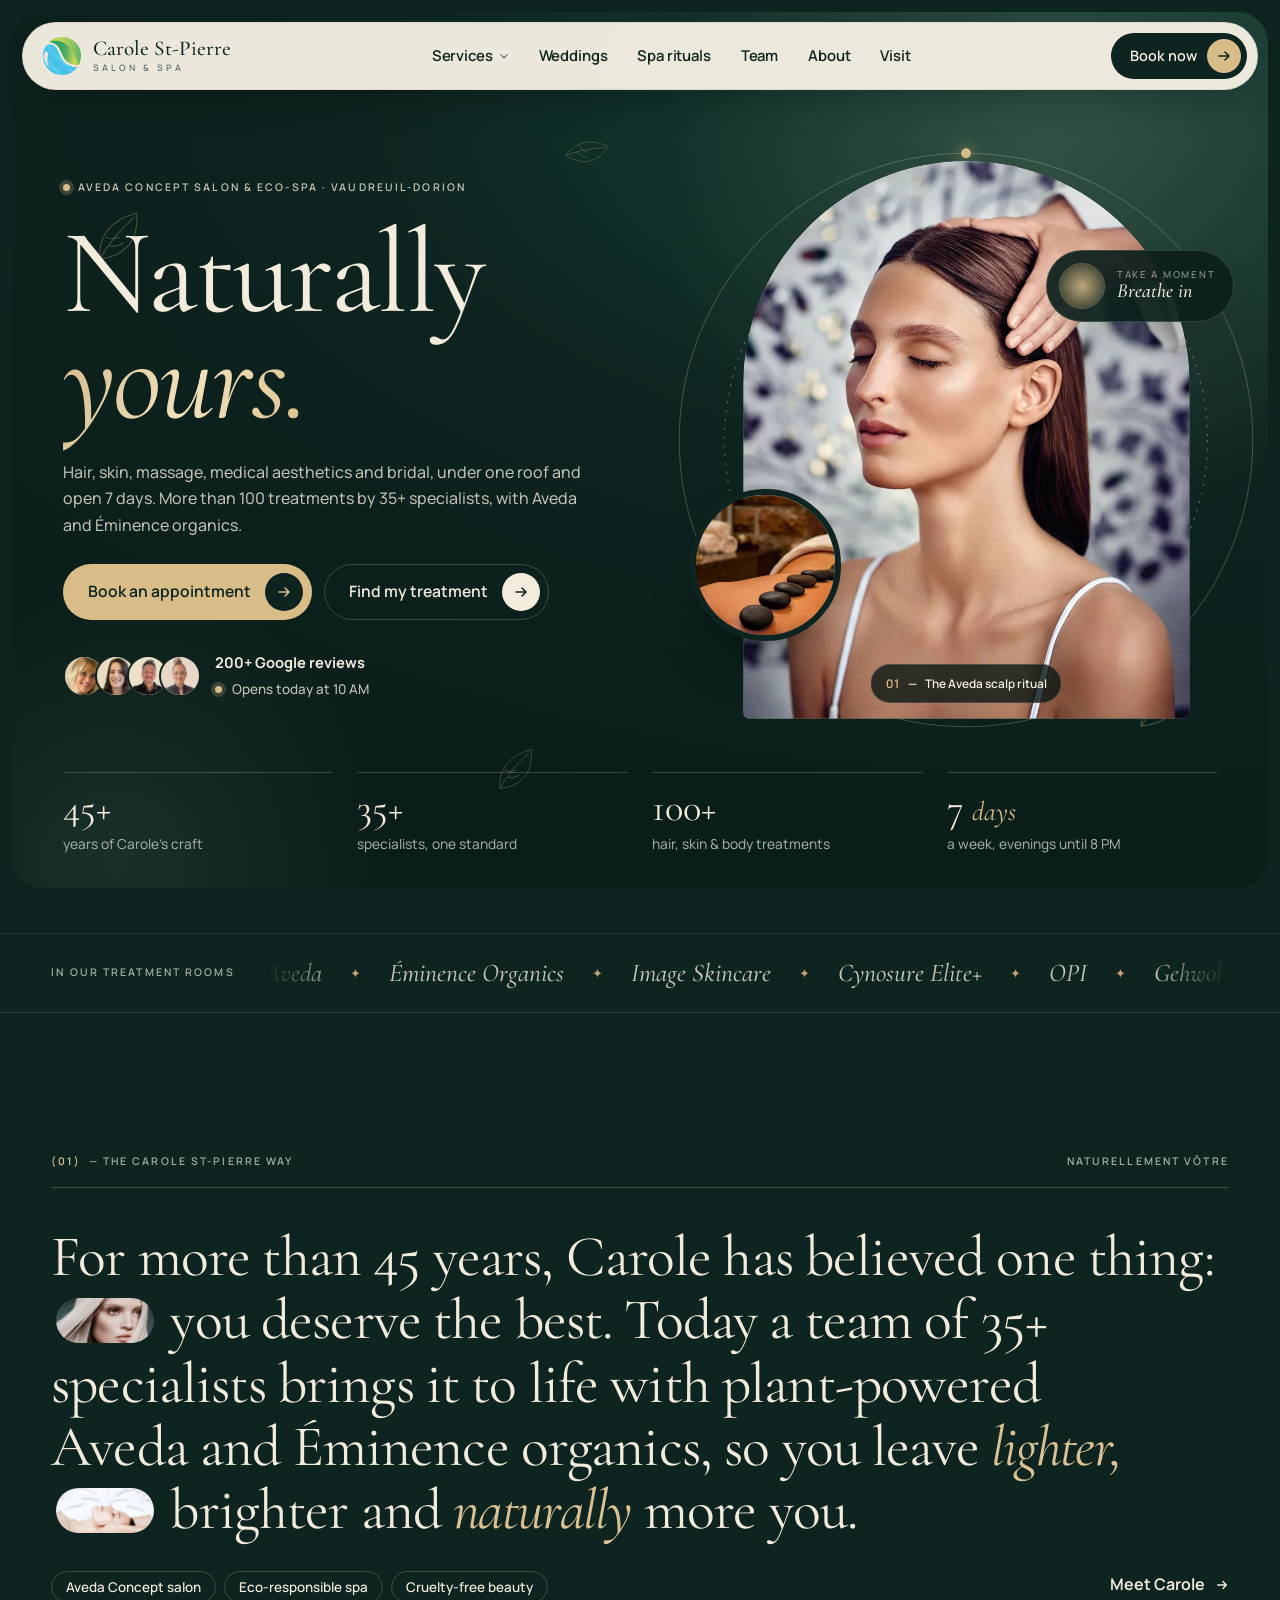
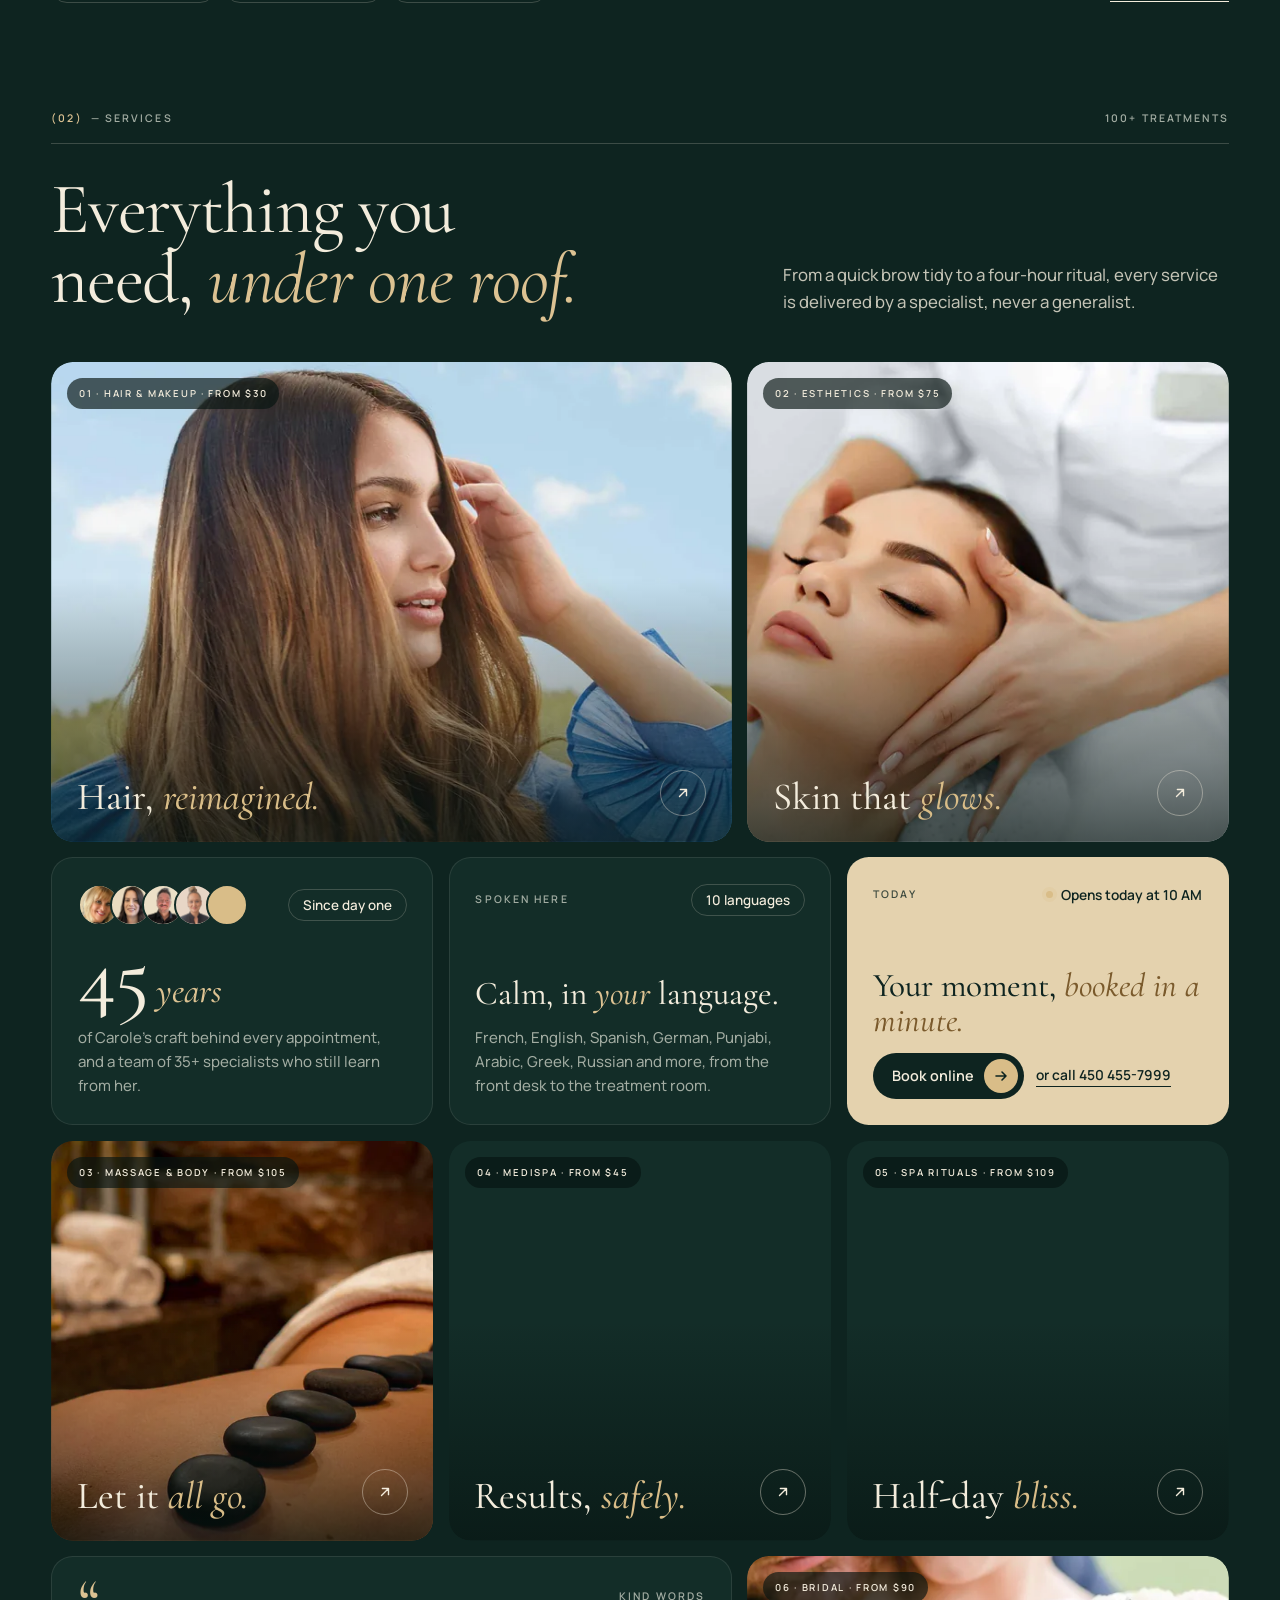
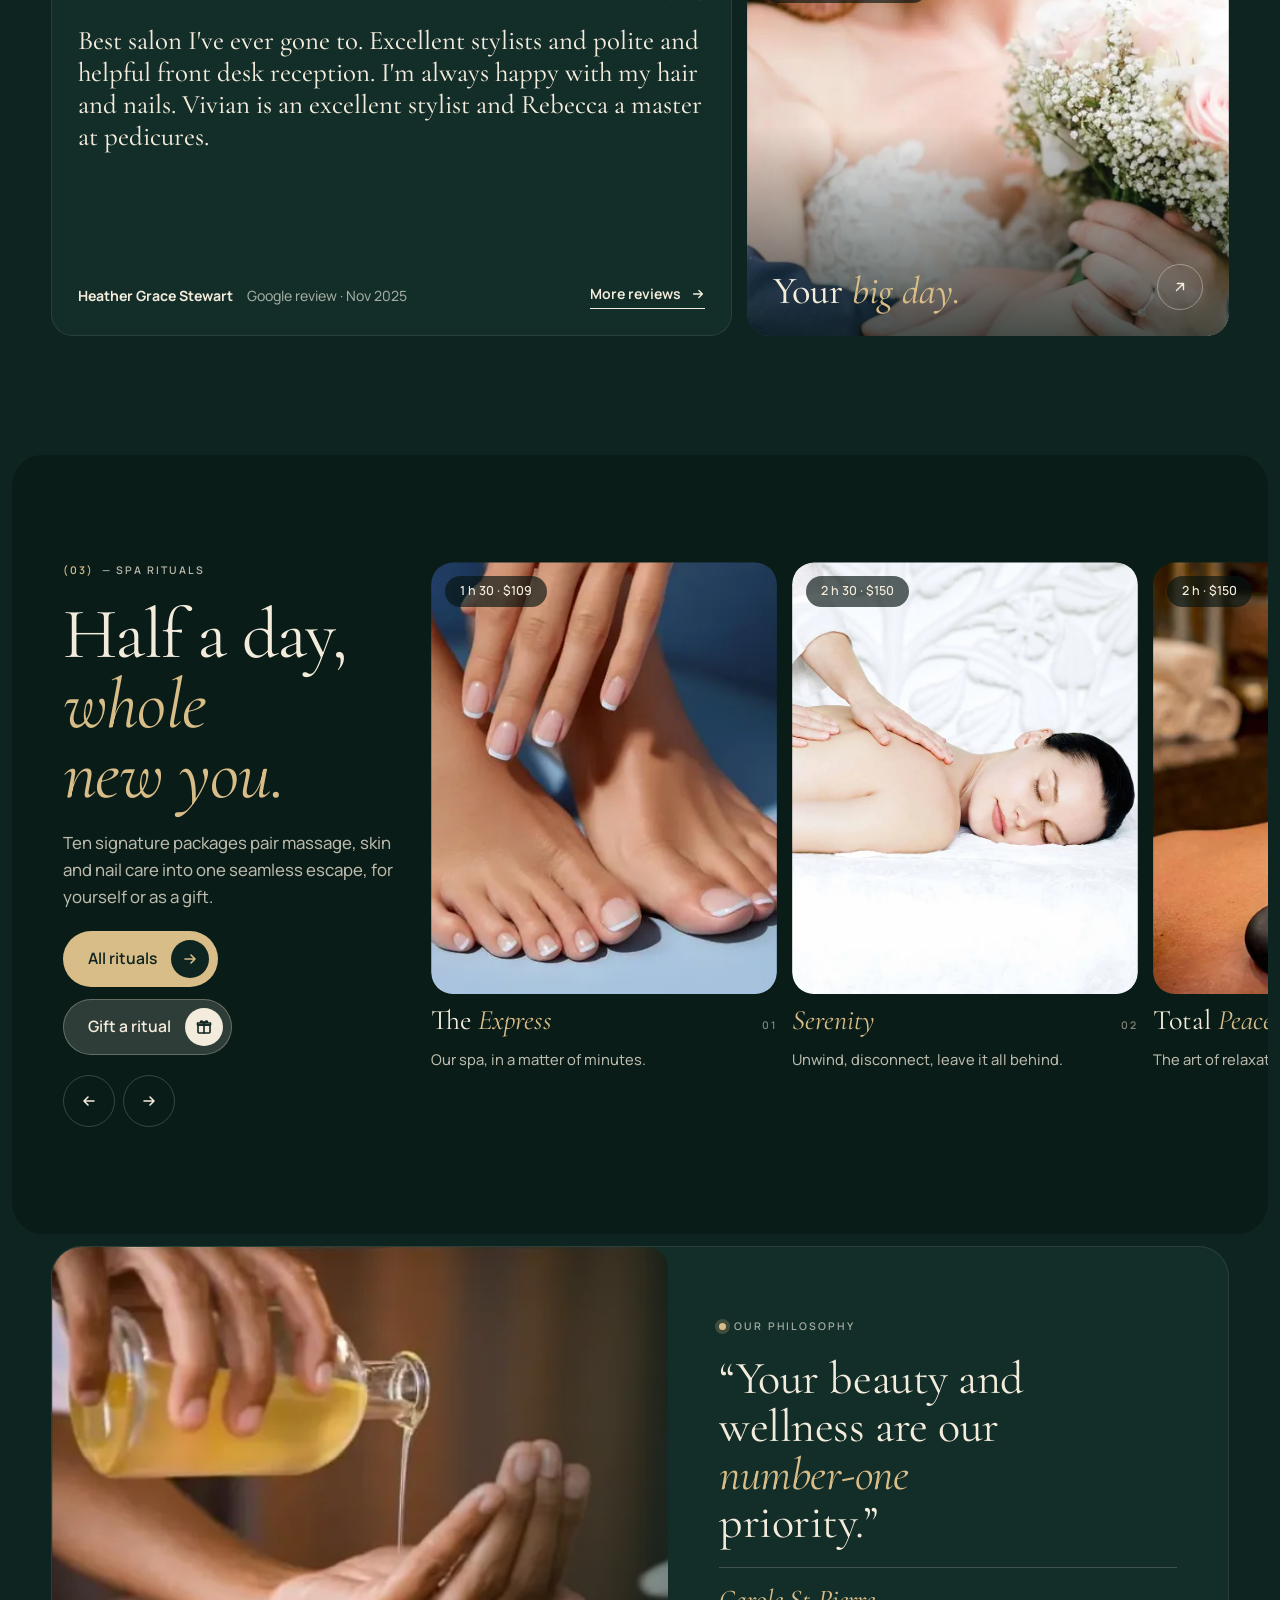
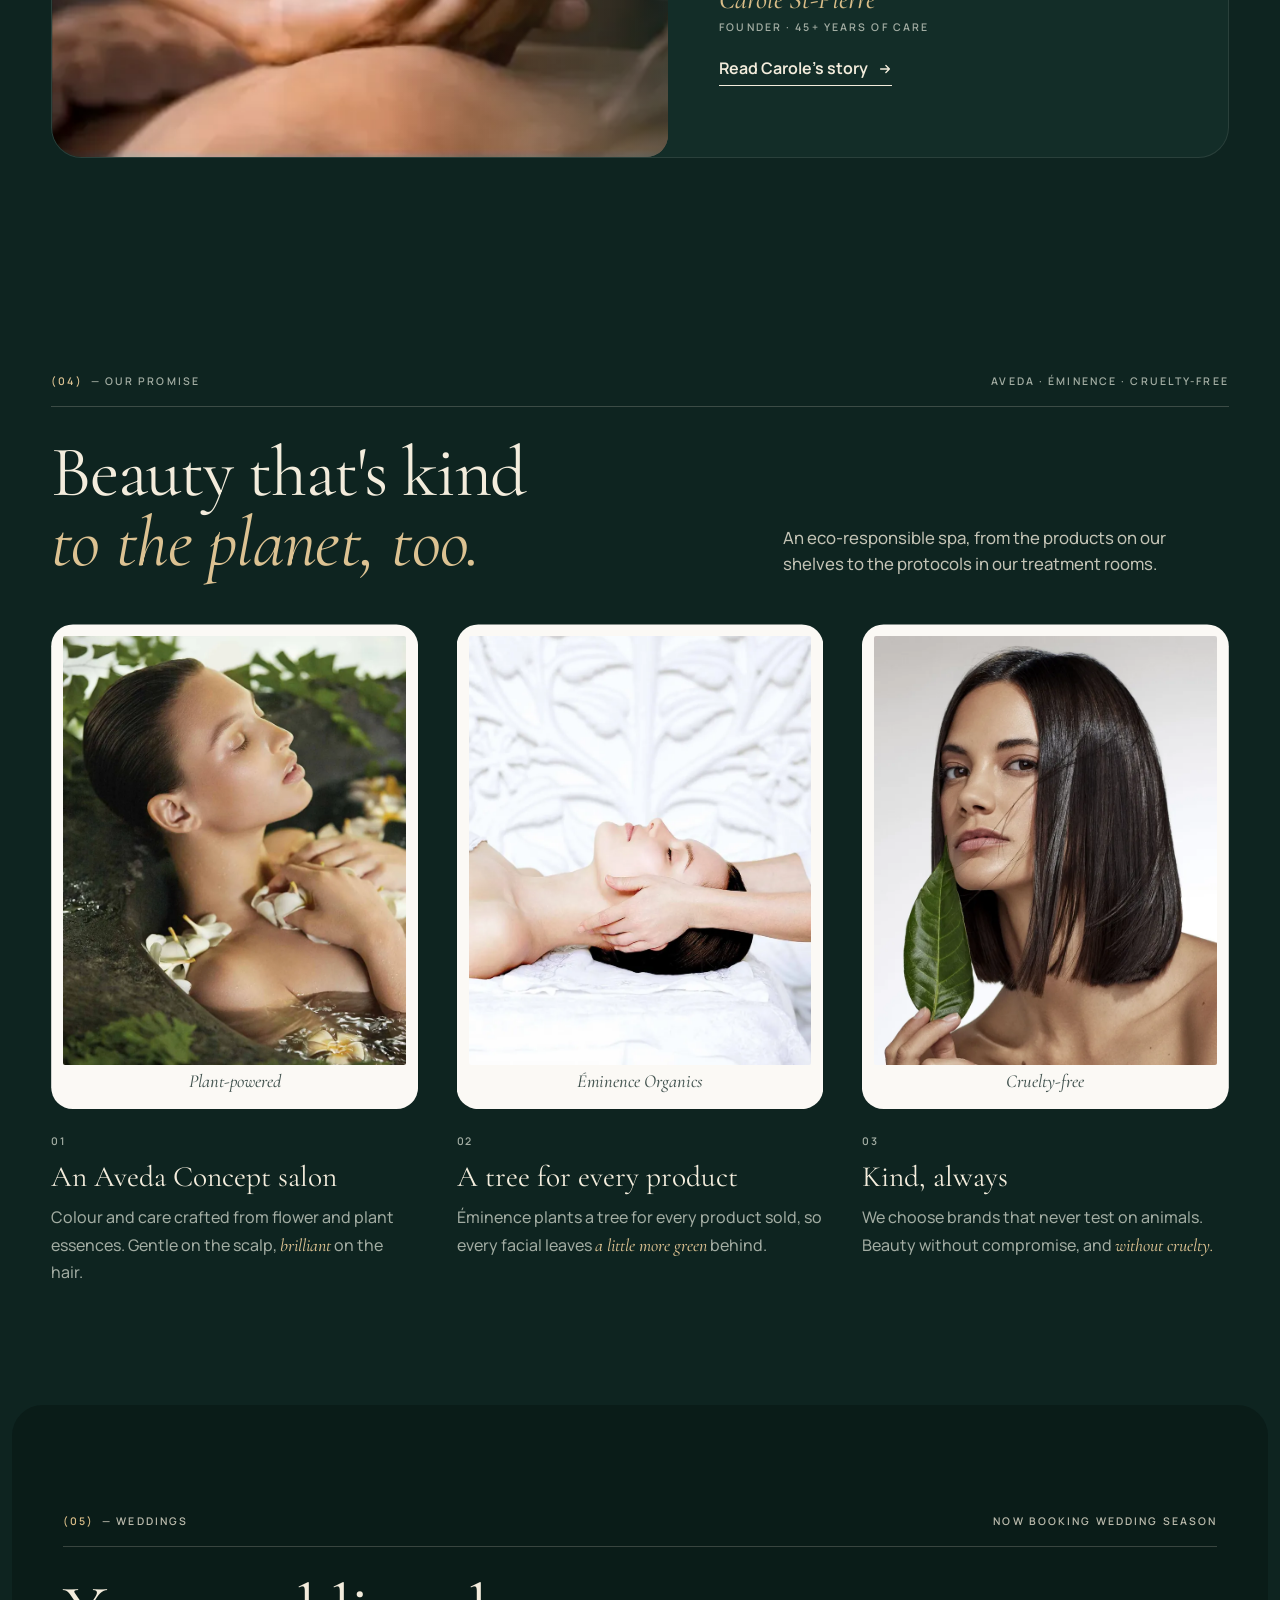
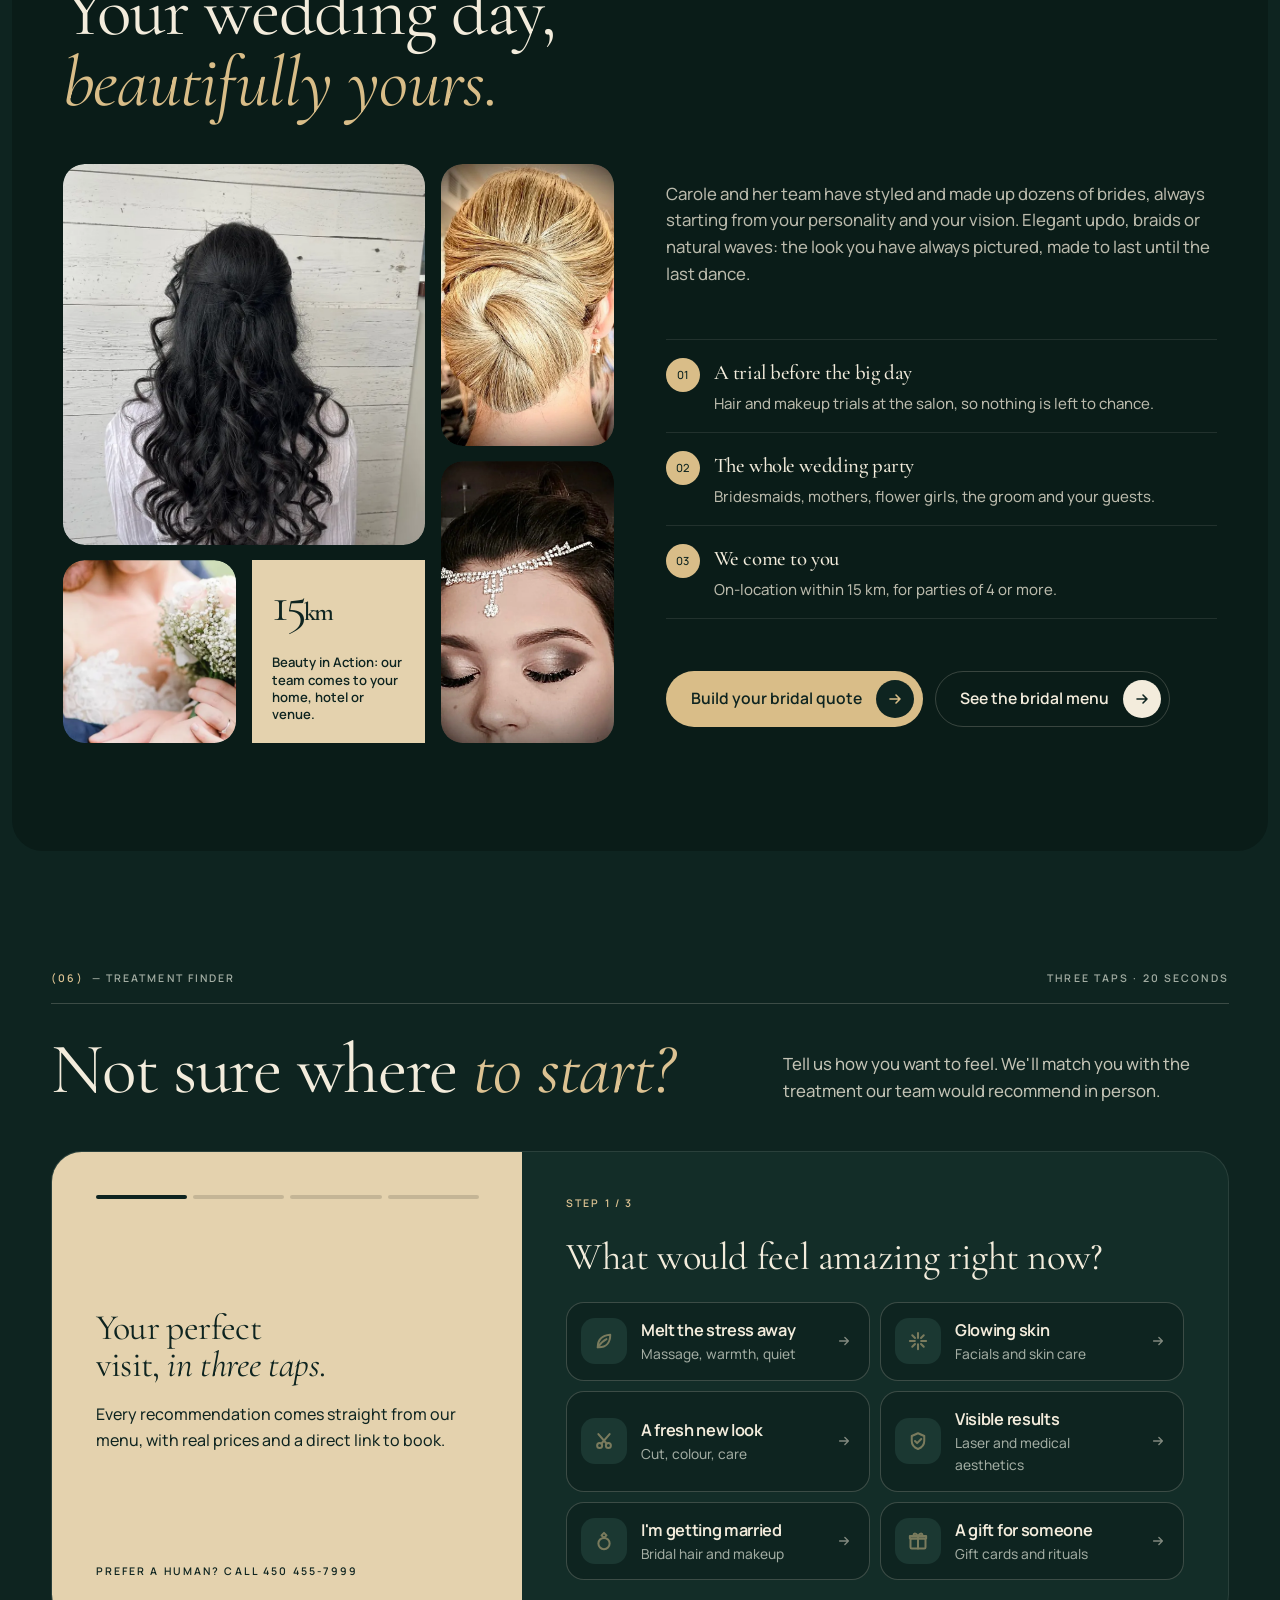
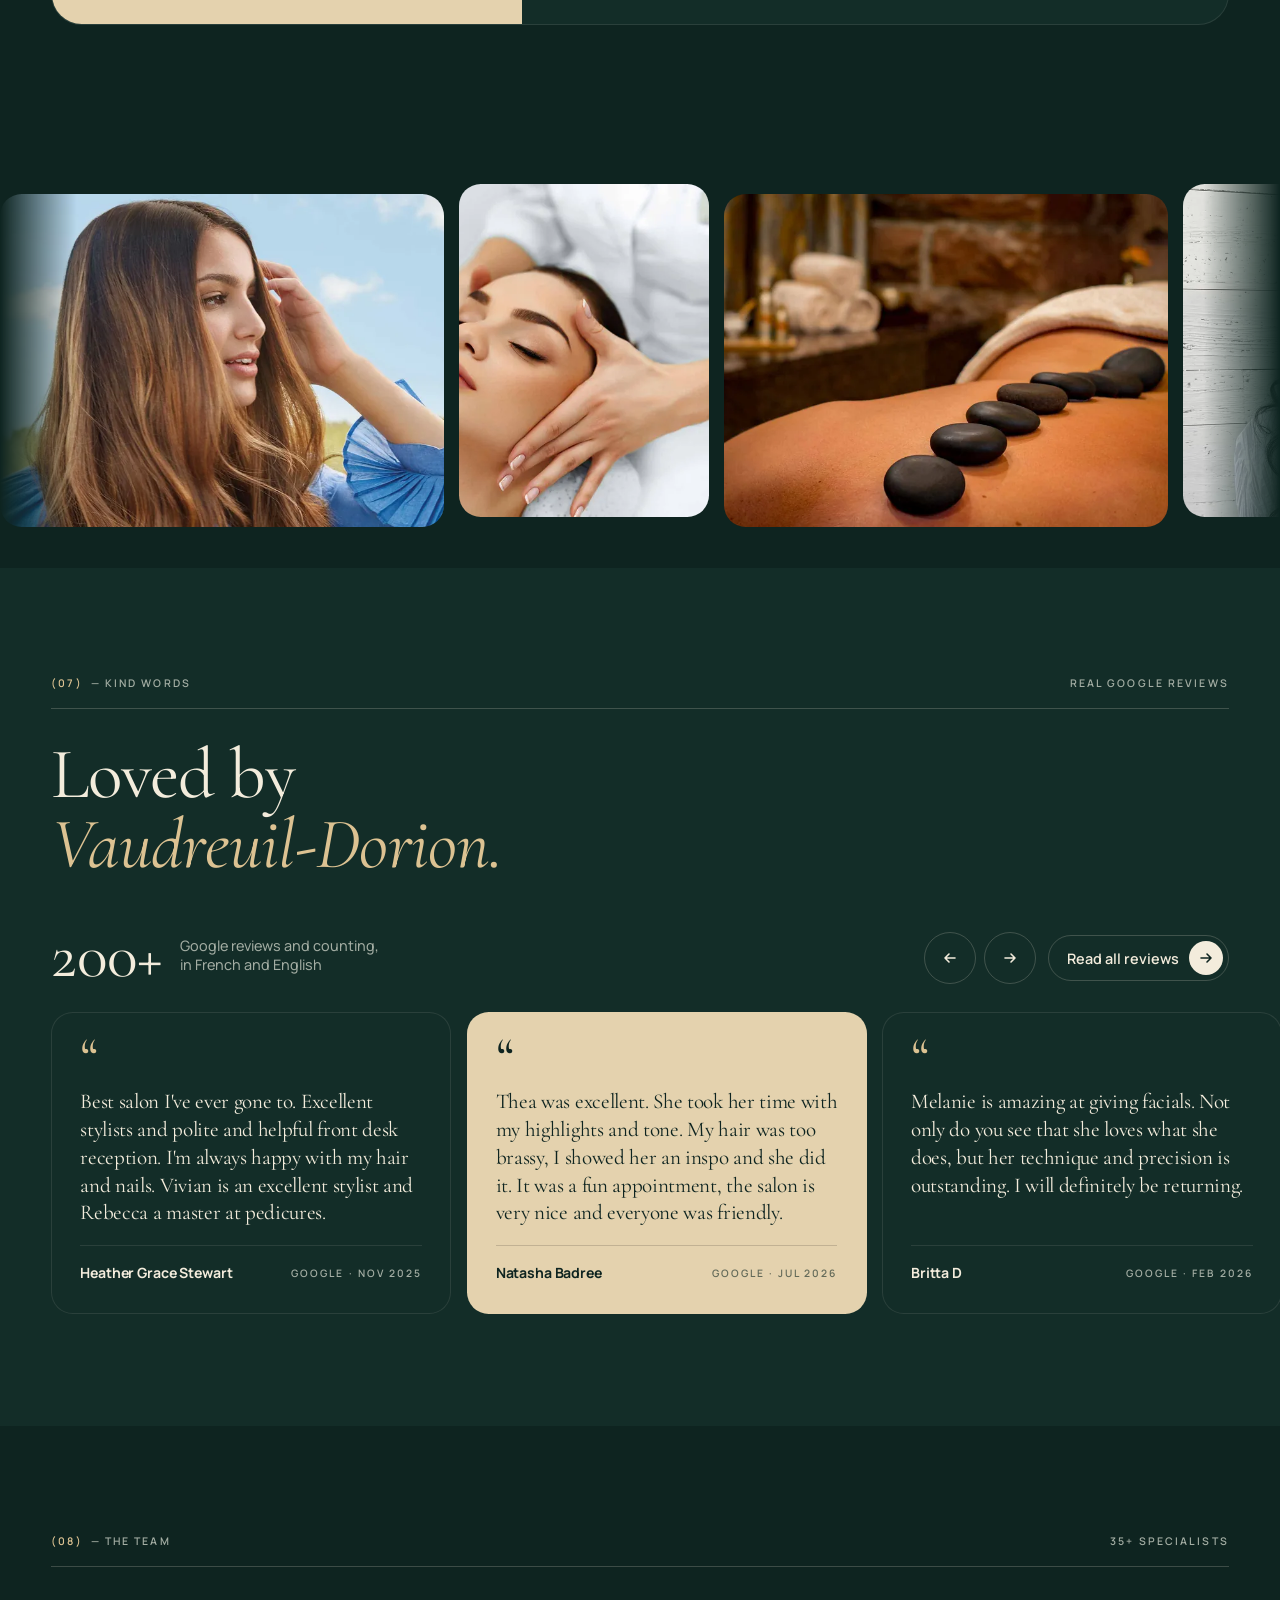
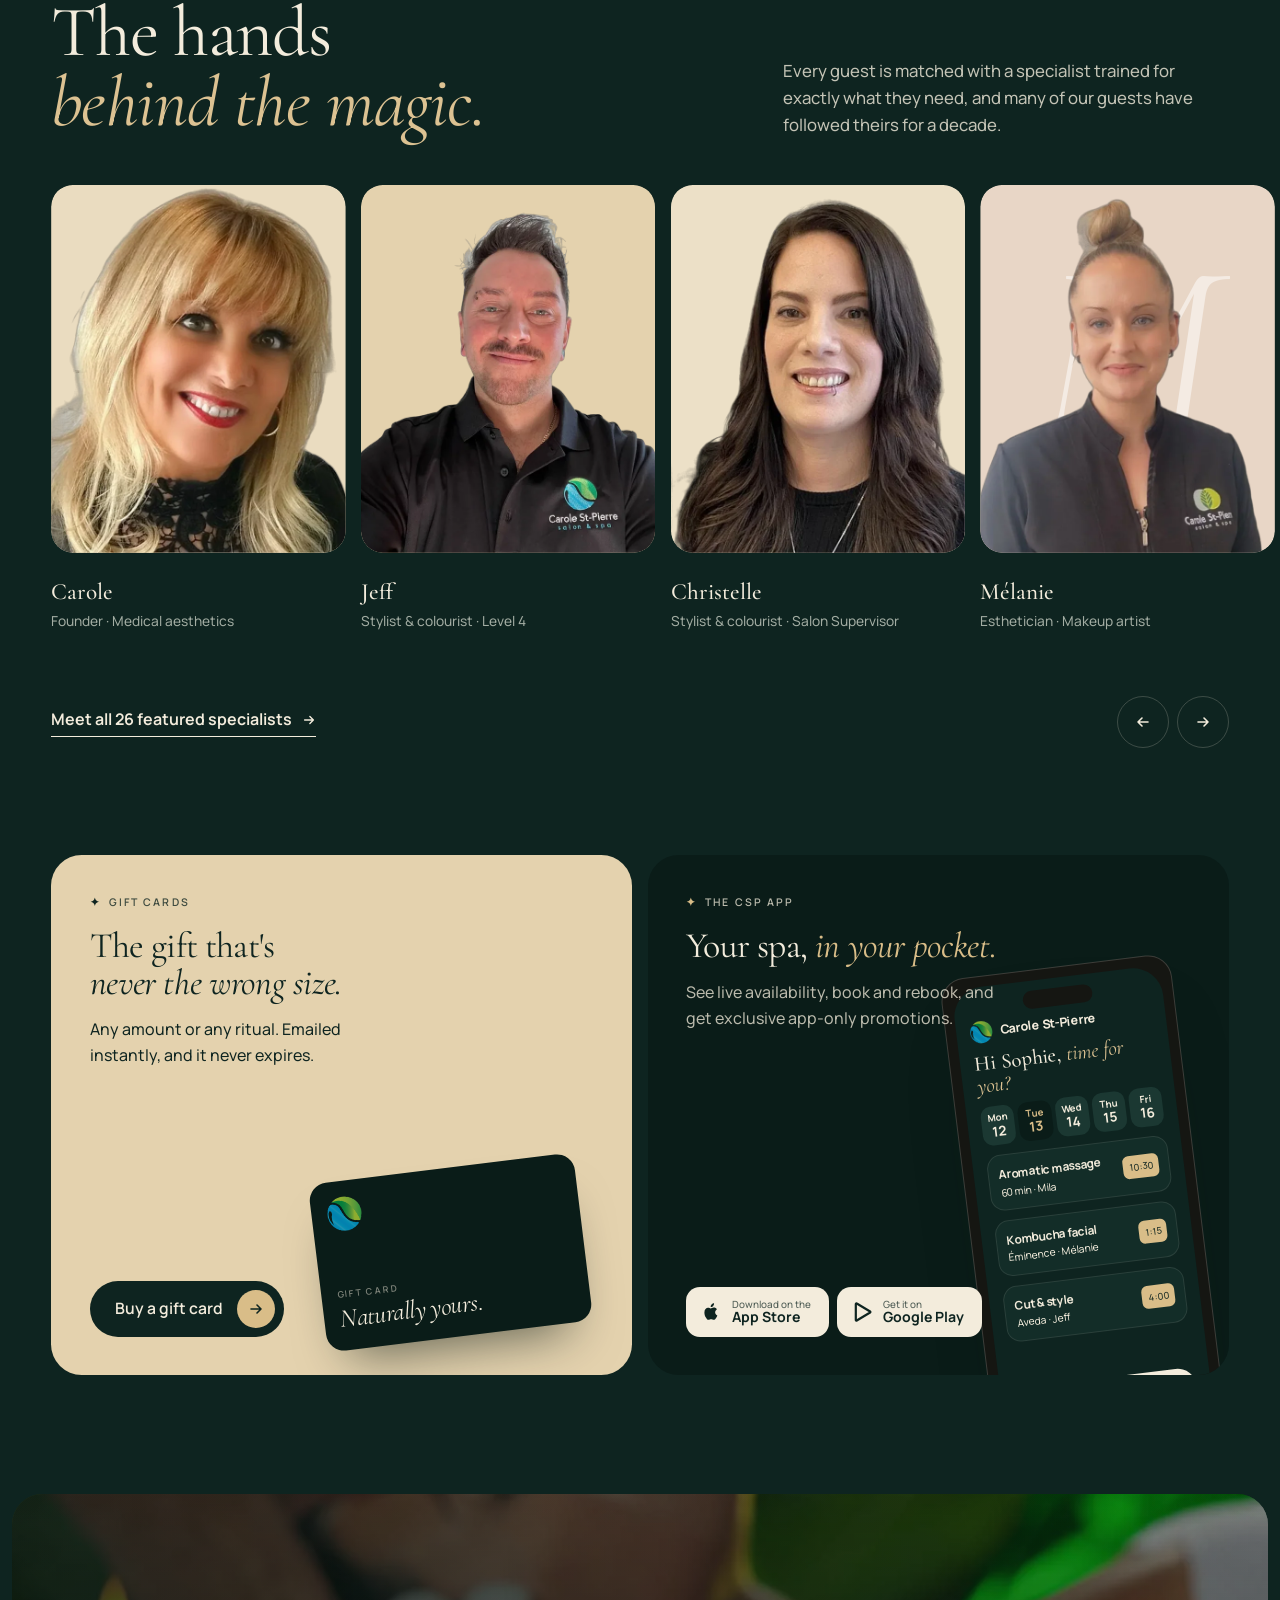
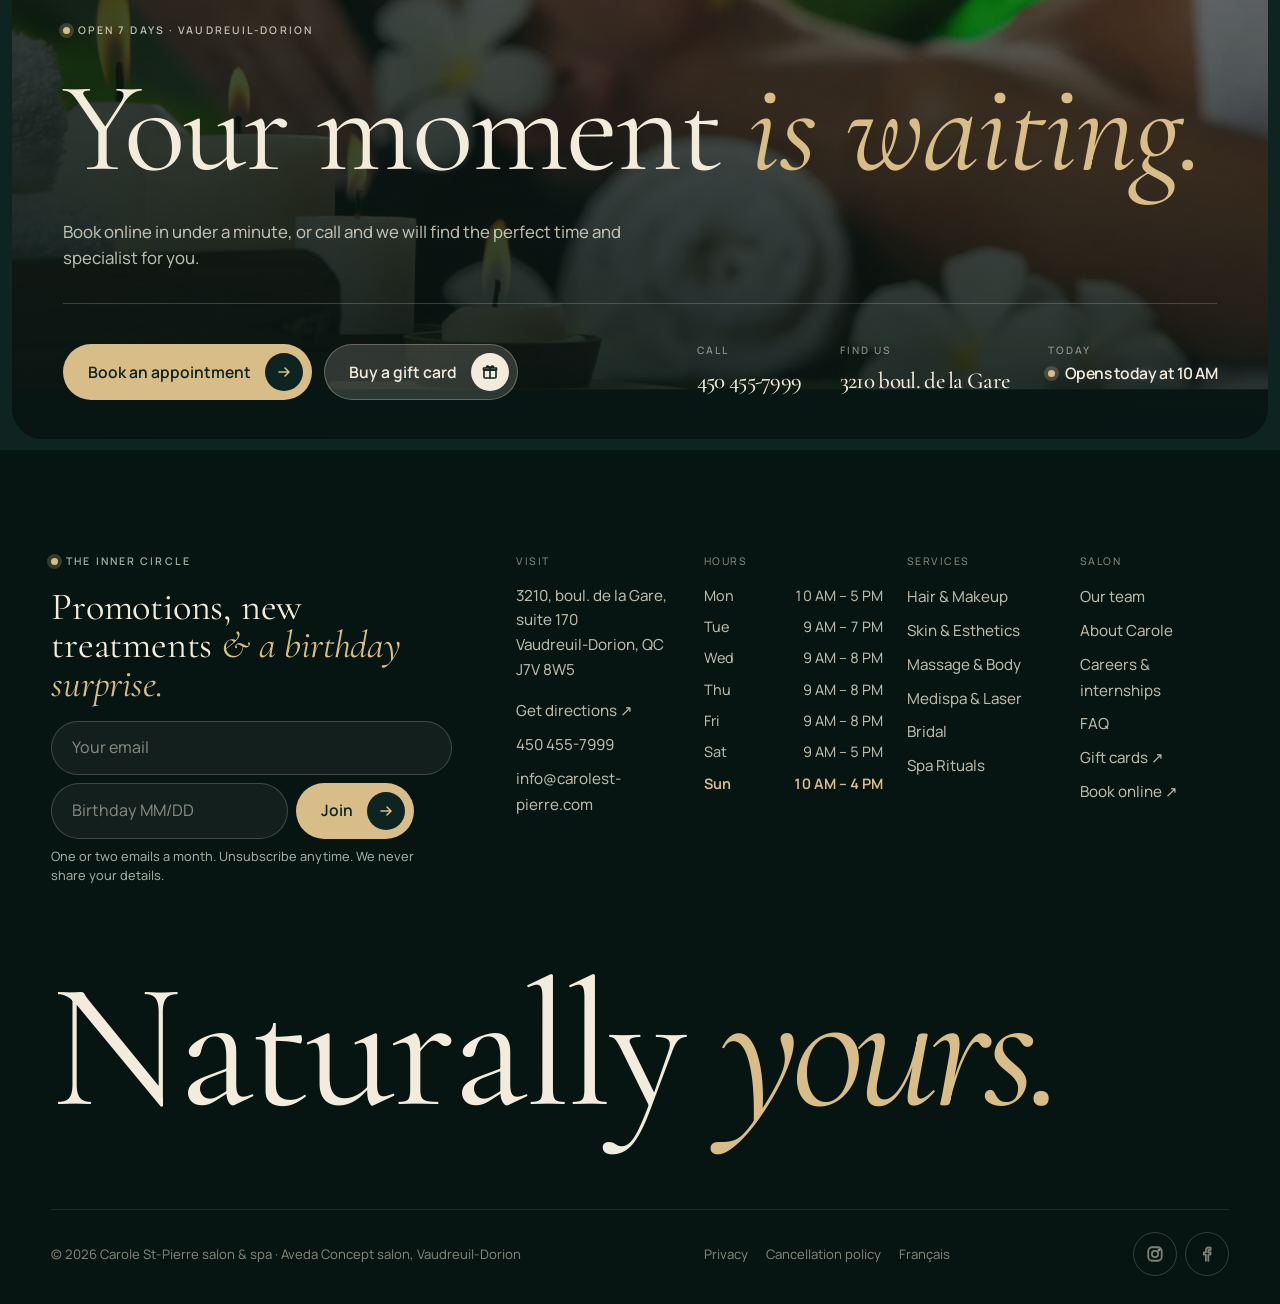
==== commit 53cb01c2: "Cut the lag: no scroll yank, faster page changes, idle main thread - Never pull the reader back to t" ====
--- a/index.html
+++ b/index.html
@@ -19,13 +19,14 @@
 <link rel="preload" href="assets/fonts/cormorant-garamond-normal-latin.woff2" as="font" type="font/woff2" crossorigin>
 <link rel="preload" href="assets/fonts/cormorant-garamond-italic-latin.woff2" as="font" type="font/woff2" crossorigin>
 <link rel="stylesheet" href="assets/css/fonts.css?v=28b0ab2d">
-<link rel="stylesheet" href="assets/css/main.css?v=7c750b32">
+<link rel="stylesheet" href="assets/css/main.css?v=8f605fea">
 <script>document.documentElement.classList.replace("no-js","js");if("scrollRestoration"in history)history.scrollRestoration="manual";try{if(sessionStorage.getItem("csp-pt")==="1"&&!matchMedia("(prefers-reduced-motion: reduce)").matches)document.documentElement.classList.add("pt-enter")}catch(e){}</script>
 <script type="application/ld+json">{"@context": "https://schema.org", "@type": ["BeautySalon", "DaySpa", "HairSalon"], "name": "Carole St-Pierre salon & spa", "url": "https://www.carolest-pierre.com", "telephone": "+1-450-455-7999", "email": "info@carolest-pierre.com", "image": "https://www.carolest-pierre.com/assets/img/ritual-scalp.webp", "logo": "https://www.carolest-pierre.com/assets/img/logo-mark.png", "priceRange": "$$", "address": {"@type": "PostalAddress", "streetAddress": "3210 boul. de la Gare, suite 170", "addressLocality": "Vaudreuil-Dorion", "addressRegion": "QC", "postalCode": "J7V 8W5", "addressCountry": "CA"}, "openingHoursSpecification": [{"@type": "OpeningHoursSpecification", "dayOfWeek": "Monday", "opens": "10:00", "closes": "17:00"}, {"@type": "OpeningHoursSpecification", "dayOfWeek": "Tuesday", "opens": "09:00", "closes": "19:00"}, {"@type": "OpeningHoursSpecification", "dayOfWeek": "Wednesday", "opens": "09:00", "closes": "20:00"}, {"@type": "OpeningHoursSpecification", "dayOfWeek": "Thursday", "opens": "09:00", "closes": "20:00"}, {"@type": "OpeningHoursSpecification", "dayOfWeek": "Friday", "opens": "09:00", "closes": "20:00"}, {"@type": "OpeningHoursSpecification", "dayOfWeek": "Saturday", "opens": "09:00", "closes": "17:00"}, {"@type": "OpeningHoursSpecification", "dayOfWeek": "Sunday", "opens": "10:00", "closes": "16:00"}], "sameAs": ["https://www.instagram.com/carolestpierre.salonspa/", "https://www.facebook.com/profile.php?id=61553709430803"], "founder": {"@type": "Person", "name": "Carole St-Pierre"}}</script>
+<script type="speculationrules">{"prefetch":[{"where":{"and":[{"selector_matches":"a[href$='.html'], a[href*='.html#']"},{"not":{"selector_matches":"[target=_blank]"}}]},"eagerness":"moderate"}]}</script>
 <script src="assets/vendor/gsap.min.js" defer></script>
 <script src="assets/vendor/ScrollTrigger.min.js" defer></script>
 <script src="assets/js/config.js?v=45bf815a" defer></script>
-<script src="assets/js/main.js?v=a982cdf2" defer></script>
+<script src="assets/js/main.js?v=1aa3b247" defer></script>
 </head>
 <body>
 <a class="skip-link" href="#main">Skip to content</a>
@@ -83,7 +84,7 @@
       <div class="hx-proof" data-reveal style="--d:.7s"><span class="avs"><span class="av" style="--bd:var(--sage)"><img src="assets/img/cut/team-carole.webp" width="640" height="800" alt="" loading="lazy" decoding="async"></span><span class="av" style="--bd:var(--sand-soft)"><img src="assets/img/cut/team-christelle.webp" width="640" height="800" alt="" loading="lazy" decoding="async"></span><span class="av" style="--bd:var(--sage-soft)"><img src="assets/img/cut/team-jeff.webp" width="640" height="800" alt="" loading="lazy" decoding="async"></span><span class="av" style="--bd:var(--blush)"><img src="assets/img/cut/team-melanie.webp" width="640" height="800" alt="" loading="lazy" decoding="async"></span></span><span><strong>200+ Google reviews</strong><span class="status" data-open-status="short"></span></span></div>
     </div>
     <div class="hx-art" data-hx-art>
-      <svg class="hx-rings" viewBox="0 0 600 600" aria-hidden="true"><circle class="r1" cx="300" cy="300" r="292"/><circle class="r2" cx="300" cy="300" r="246"/><circle class="r3" cx="300" cy="300" r="200"/><g class="orbit"><circle cx="300" cy="8" r="5"/></g></svg>
+      <div class="hx-rings" aria-hidden="true"><svg viewBox="0 0 600 600"><circle class="r1" cx="300" cy="300" r="292"/><circle class="r3" cx="300" cy="300" r="200"/></svg><svg class="hx-spin hx-spin--r2" viewBox="0 0 600 600"><circle class="r2" cx="300" cy="300" r="246"/></svg><svg class="hx-spin hx-spin--orbit" viewBox="0 0 600 600"><g class="orbit"><circle cx="300" cy="8" r="5"/></g></svg></div>
       <div class="hx-arch" data-depth="-10"><figure class="hx-slide is-active" data-caption="The Aveda scalp ritual"><img src="assets/img/ritual-scalp.webp" srcset="assets/img/ritual-scalp-800.webp 800w, assets/img/ritual-scalp.webp 1500w" sizes="(min-width: 1000px) 34vw, 78vw" width="1500" height="2001" alt="" fetchpriority="high" style="object-position:50% 28%"></figure><figure class="hx-slide" data-caption="Botanical Repair™"><img src="assets/img/botanical-leaf.webp" srcset="assets/img/botanical-leaf-800.webp 800w, assets/img/botanical-leaf.webp 1400w" sizes="(min-width: 1000px) 34vw, 78vw" width="1400" height="1750" alt="" loading="lazy" decoding="async" style="object-position:50% 35%"></figure><figure class="hx-slide" data-caption="Pure flower essences"><img src="assets/img/aveda-blossom.webp" srcset="assets/img/aveda-blossom-800.webp 800w, assets/img/aveda-blossom.webp 1067w" sizes="(min-width: 1000px) 34vw, 78vw" width="1067" height="1600" alt="" loading="lazy" decoding="async" style="object-position:50% 30%"></figure><span class="hx-cap"><span data-hx-n>01</span> — <span data-hx-cap>The Aveda scalp ritual</span></span></div>
       <figure class="hx-orb" data-depth="18"><img src="assets/img/hot-stones.webp" srcset="assets/img/hot-stones-800.webp 800w, assets/img/hot-stones.webp 1600w" sizes="200px" width="1600" height="1067" alt="" loading="lazy" decoding="async"></figure>
       <div class="hx-breath" aria-hidden="true"><span class="hx-breath-ring"><i></i></span><span class="hx-breath-txt"><small>Take a moment</small><strong data-breath>Breathe in</strong></span></div>
--- a/assets/css/main.css
+++ b/assets/css/main.css
@@ -1226,11 +1226,14 @@
 
 /* Art: arch, rings, orb, breathing guide */
 .hx-art { position: relative; justify-self: center; width: min(80vw, 430px); aspect-ratio: 0.8; display: grid; place-items: center; }
-.hx-rings { position: absolute; width: 132%; max-width: none; height: auto; left: 50%; top: 50%; transform: translate(-50%, -50%); overflow: visible; }
+.hx-rings { position: absolute; width: 132%; max-width: none; height: auto; aspect-ratio: 1; left: 50%; top: 50%; transform: translate(-50%, -50%); }
+.hx-rings svg { position: absolute; inset: 0; width: 100%; height: 100%; overflow: visible; }
+.hx-spin { transform-origin: 50% 50%; animation: spin 90s linear infinite; }
+.hx-spin--orbit { animation-duration: 40s; }
+@keyframes spin { to { transform: rotate(360deg); } }
 .hx-rings circle { fill: none; stroke: rgba(243, 236, 220, 0.24); stroke-width: 1; }
-.hx-rings .r2 { stroke-dasharray: 2 7; stroke: rgba(217, 189, 136, 0.55); animation: spin 90s linear infinite; transform-origin: 300px 300px; }
+.hx-rings .r2 { stroke-dasharray: 2 7; stroke: rgba(217, 189, 136, 0.55); }
 .hx-rings .r3 { stroke: rgba(243, 236, 220, 0.12); }
-.hx-rings .orbit { transform-origin: 300px 300px; animation: spin 40s linear infinite; }
 .hx-rings .orbit circle { fill: var(--lime); stroke: none; filter: drop-shadow(0 0 8px rgba(217, 189, 136, 0.9)); }
 .js .hx-rings .r1 { stroke-dasharray: 1840; stroke-dashoffset: 1840; transition: stroke-dashoffset 2.6s var(--ease-out) 0.3s; }
 .js .is-ready .hx-rings .r1, .reduced .hx-rings .r1 { stroke-dashoffset: 0; }
@@ -1405,7 +1408,7 @@
   body::before, .grain::after { display: none; }
   .hx-title em { animation: none; background-position: 40% 0; }
   .leaf, .hx-glow, .loader-glow, .stage-orb { animation: none !important; }
-  .hx-rings .r2, .hx-rings .orbit { animation: none; }
+  .hx-spin { animation: none; }
   .hx-orb { animation: none; }
   .hx-cap, .hx-breath, .bx-chip, .rit-card .chip, .hero3-card, .btn--glass, .site-header .nav-bar, .menu-top { backdrop-filter: none !important; -webkit-backdrop-filter: none !important; }
   .hx-cap { background: rgba(7, 21, 18, 0.78); }
@@ -1594,21 +1597,21 @@
 /* ---------- Branded page transition ---------- */
 .pt { position: fixed; inset: 0; z-index: 990; pointer-events: none; display: grid; place-items: center; color: var(--on-dark);
   background: radial-gradient(90% 70% at 50% 40%, #17423a 0%, var(--forest) 60%, var(--night) 100%);
-  clip-path: inset(100% 0 0 0 round 50% 50% 0 0); transition: clip-path 0.7s cubic-bezier(0.76, 0, 0.24, 1); }
+  clip-path: inset(100% 0 0 0 round 50% 50% 0 0); transition: clip-path 0.5s cubic-bezier(0.76, 0, 0.24, 1); }
 .pt.no-anim, .pt.no-anim * { transition: none !important; }
 .pt.is-leaving { pointer-events: all; clip-path: inset(0 0 0 0 round 0); }
 html.pt-enter .pt, .pt.is-cover { pointer-events: all; clip-path: inset(0 0 0 0 round 0); transition: none; }
-.pt.is-cover.is-exit { clip-path: inset(0 0 100% 0 round 0 0 50% 50%); transition: clip-path 0.9s cubic-bezier(0.76, 0, 0.24, 1); pointer-events: none; }
+.pt.is-cover.is-exit { clip-path: inset(0 0 100% 0 round 0 0 50% 50%); transition: clip-path 0.65s cubic-bezier(0.76, 0, 0.24, 1); pointer-events: none; }
 .pt-in { display: grid; justify-items: center; gap: 12px; text-align: center; opacity: 0; transform: translate3d(0, 16px, 0); transition: opacity 0.4s var(--ease-quick), transform 0.6s var(--ease-quick); }
-.pt.is-leaving .pt-in { opacity: 1; transform: none; transition-delay: 0.28s; }
+.pt.is-leaving .pt-in { opacity: 1; transform: none; transition-delay: 0.16s; }
 html.pt-enter .pt-in, .pt.is-cover .pt-in { opacity: 1; transform: none; transition: none; }
-.pt.is-cover.is-exit .pt-in { opacity: 0; transform: translate3d(0, -18px, 0); transition: opacity 0.35s var(--ease-soft), transform 0.6s var(--ease-quick); }
+.pt.is-cover.is-exit .pt-in { opacity: 0; transform: translate3d(0, -18px, 0); transition: opacity 0.25s var(--ease-soft), transform 0.45s var(--ease-quick); }
 .pt-in img { width: 52px; height: 52px; margin-bottom: 4px; }
 .pt-name { margin: 0; font-family: var(--serif); font-size: clamp(2rem, 5vw, 3.4rem); line-height: 1; }
 .pt-to { margin: 0; font-family: var(--sans); font-weight: 600; font-size: 0.64rem; letter-spacing: 0.32em; text-transform: uppercase; color: var(--lime); min-height: 1em; }
 .pt-line { width: 120px; height: 1px; margin-top: 8px; background: rgba(243, 236, 220, 0.14); overflow: hidden; }
 .pt-line b { display: block; height: 100%; background: var(--lime); transform: scaleX(0); transform-origin: 0 50%; }
-.pt.is-leaving .pt-line b { transform: scaleX(1); transition: transform 0.9s var(--ease-quick) 0.3s; }
+.pt.is-leaving .pt-line b { transform: scaleX(1); transition: transform 0.5s var(--ease-quick) 0.15s; }
 html.pt-enter .pt-line b, .pt.is-cover .pt-line b { transform: scaleX(1); }
 .pt.is-cover.is-exit .pt-line b { transform-origin: 100% 50%; transform: scaleX(0); transition: transform 0.4s var(--ease-soft); }
 .reduced .pt { display: none; }
@@ -1631,4 +1634,5 @@
 .dot--live { position: relative; animation: none; box-shadow: none; }
 .dot--live::after { content: ""; position: absolute; inset: 0; border-radius: 50%; background: inherit; animation: ping 2.2s var(--ease-out) infinite; }
 @keyframes ping { from { transform: scale(1); opacity: 0.6; } to { transform: scale(2.8); opacity: 0; } }
-.is-off, .is-off *, .is-off *::before, .is-off *::after { animation-play-state: paused !important; }
+.is-off .marquee-track, .is-off .partners-track, .is-off .ribbon-track, .is-off .leaf, .is-off .hx-glow, .is-off .hx-spin, .is-off .hx-orb,
+.is-off .hx-breath-ring i, .is-off .dot--live::after, .menu:not(.is-open) .dot--live::after { animation-play-state: paused !important; }
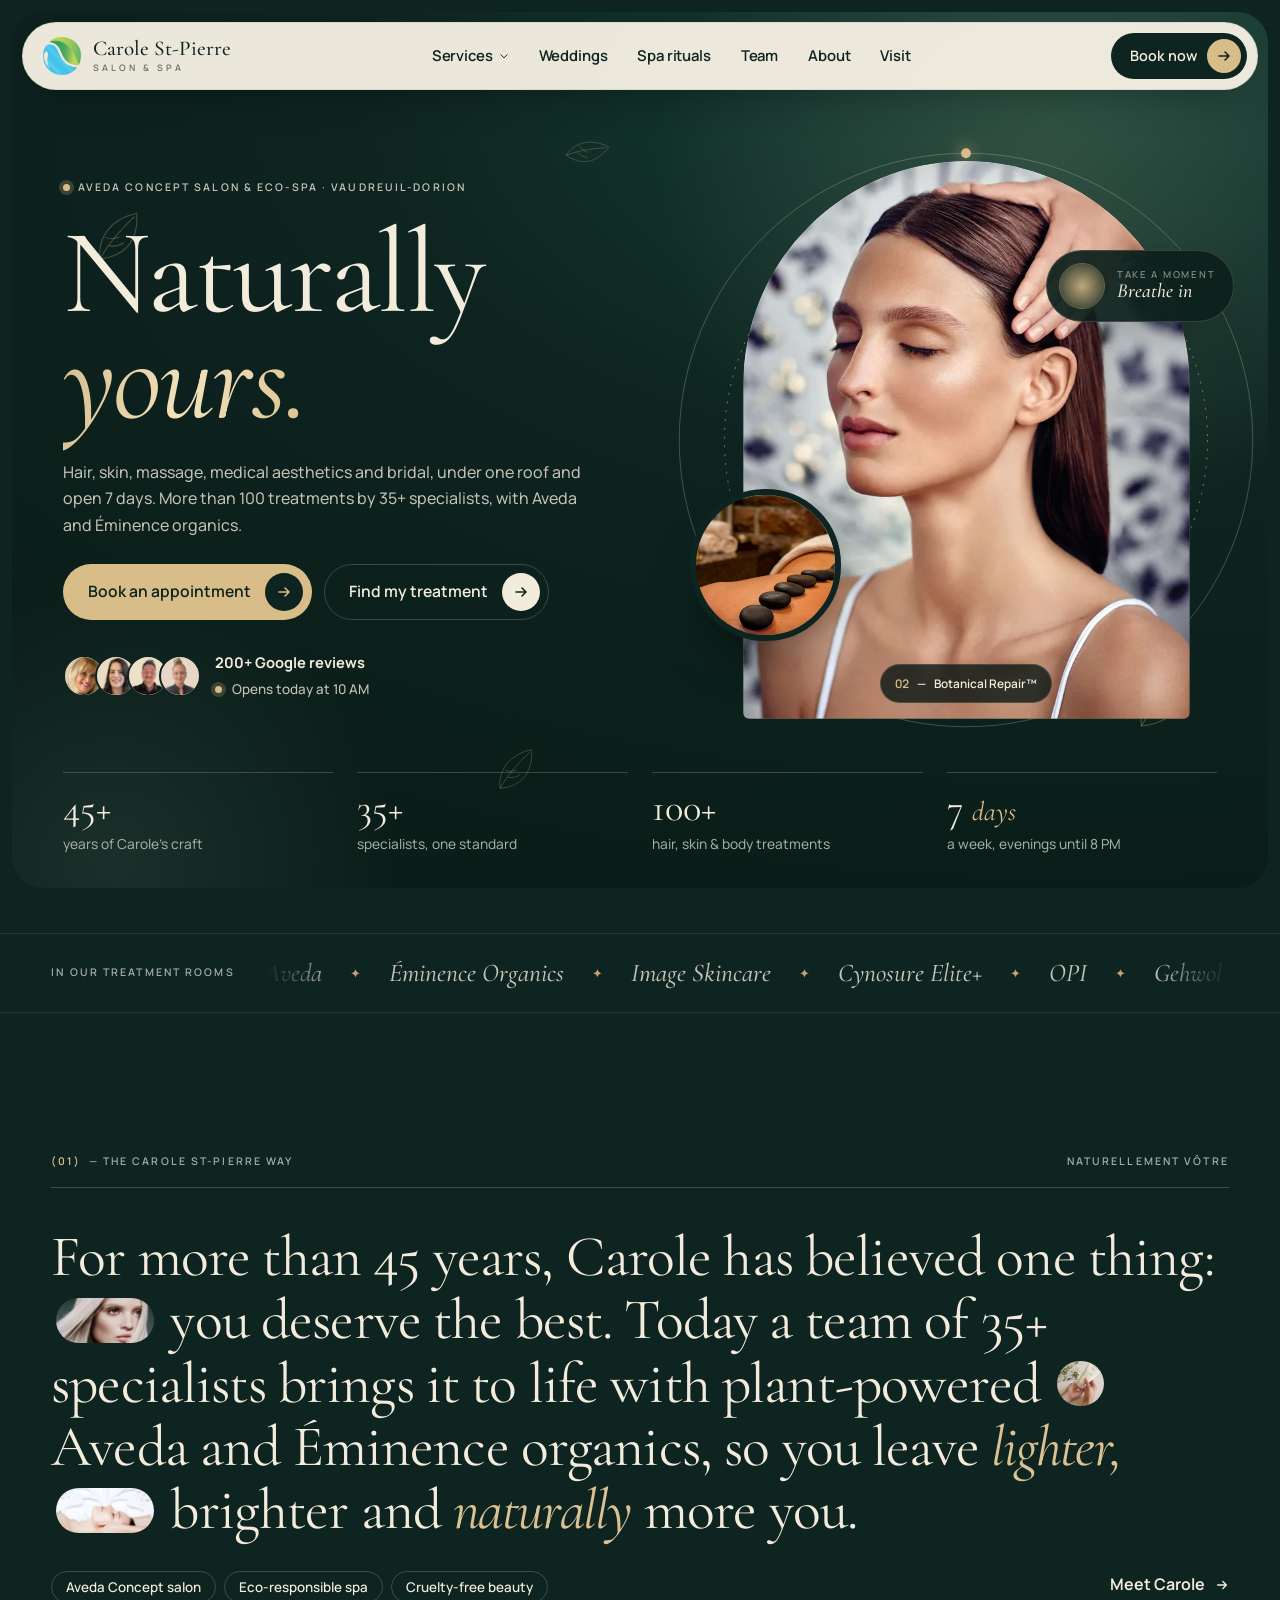
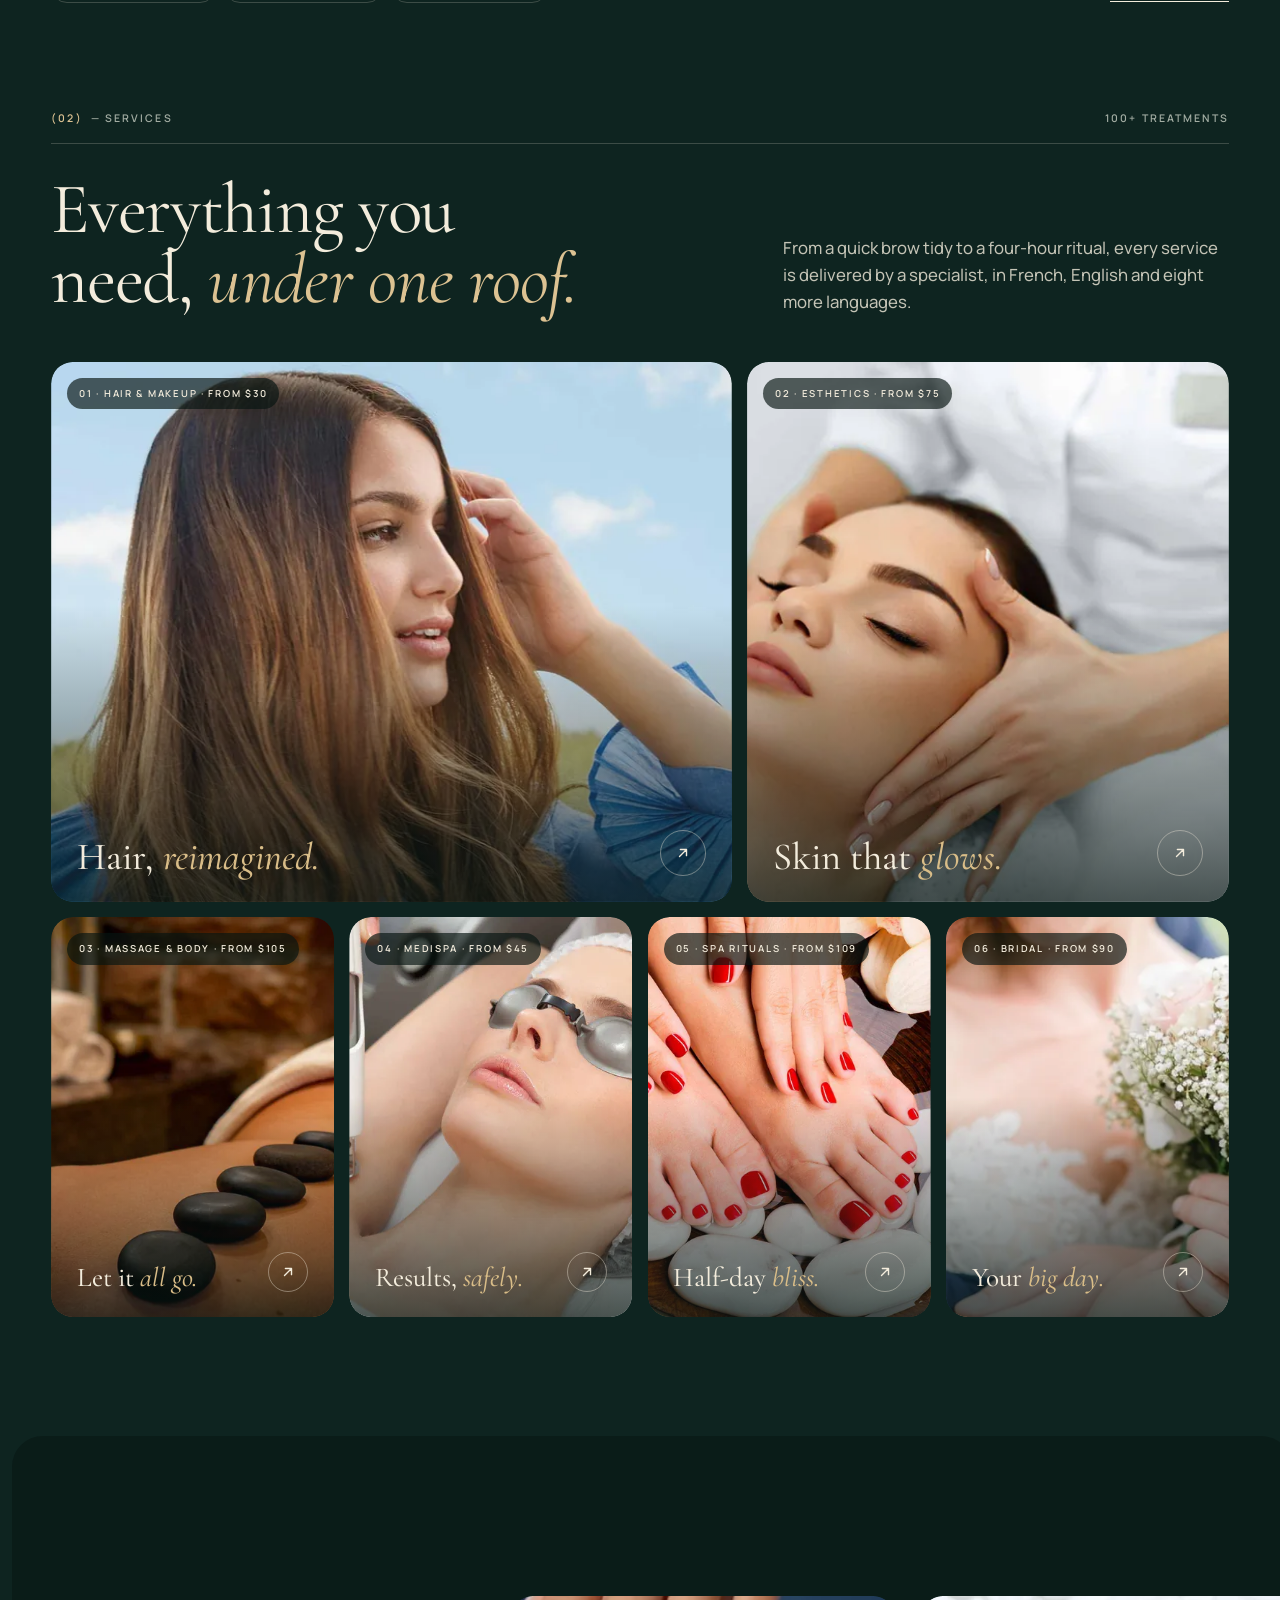
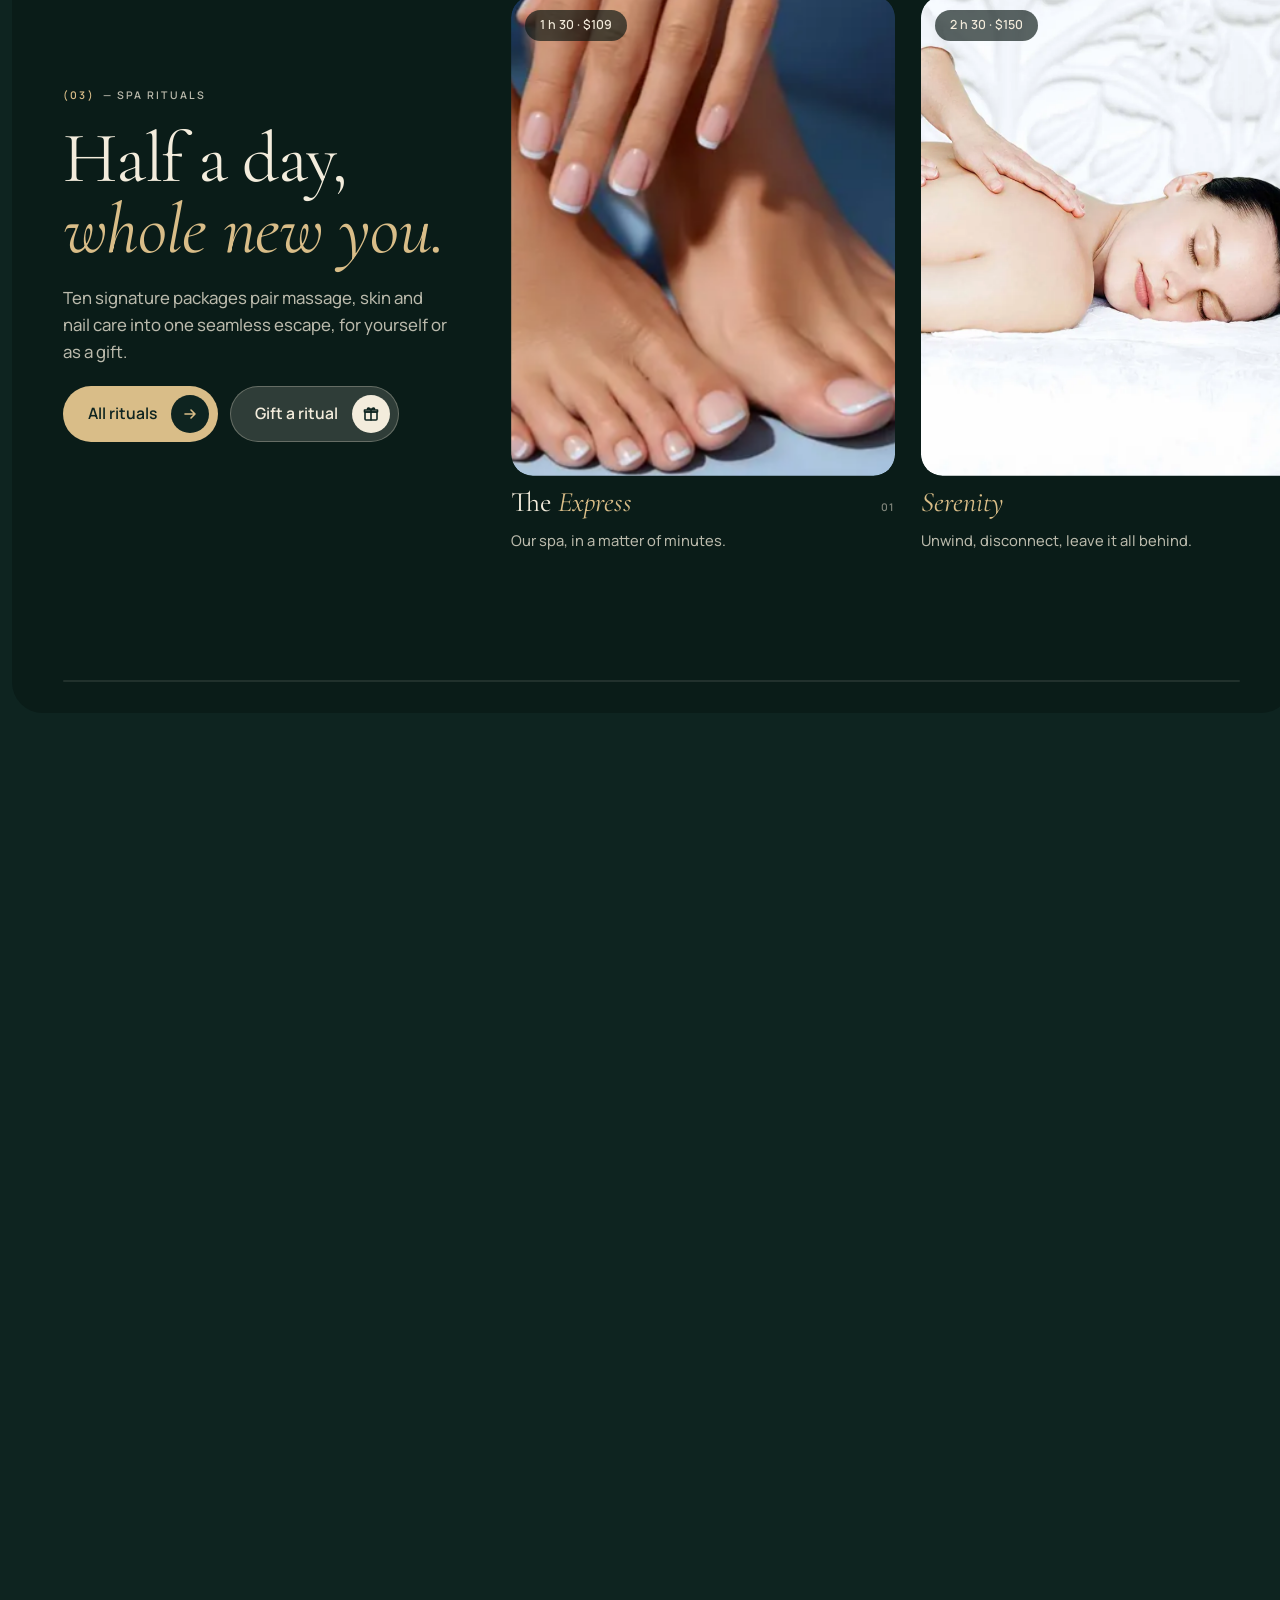
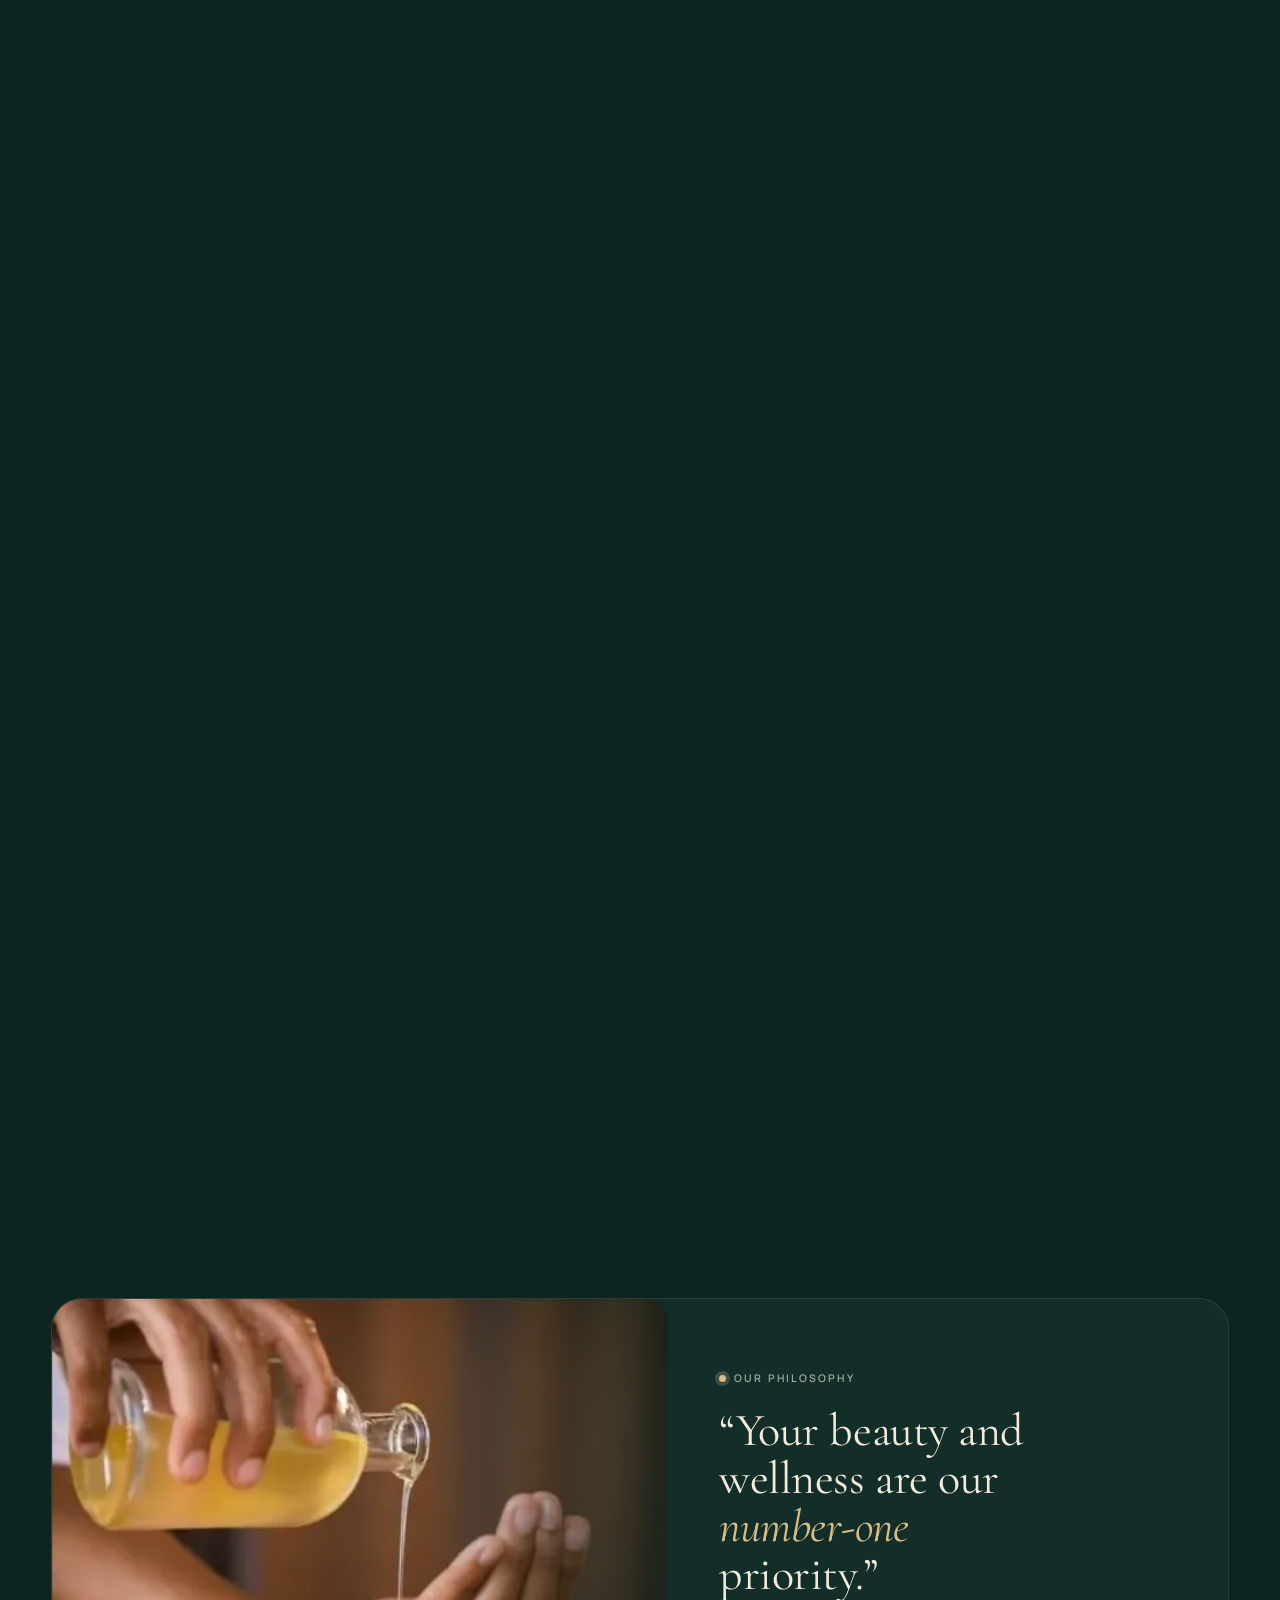
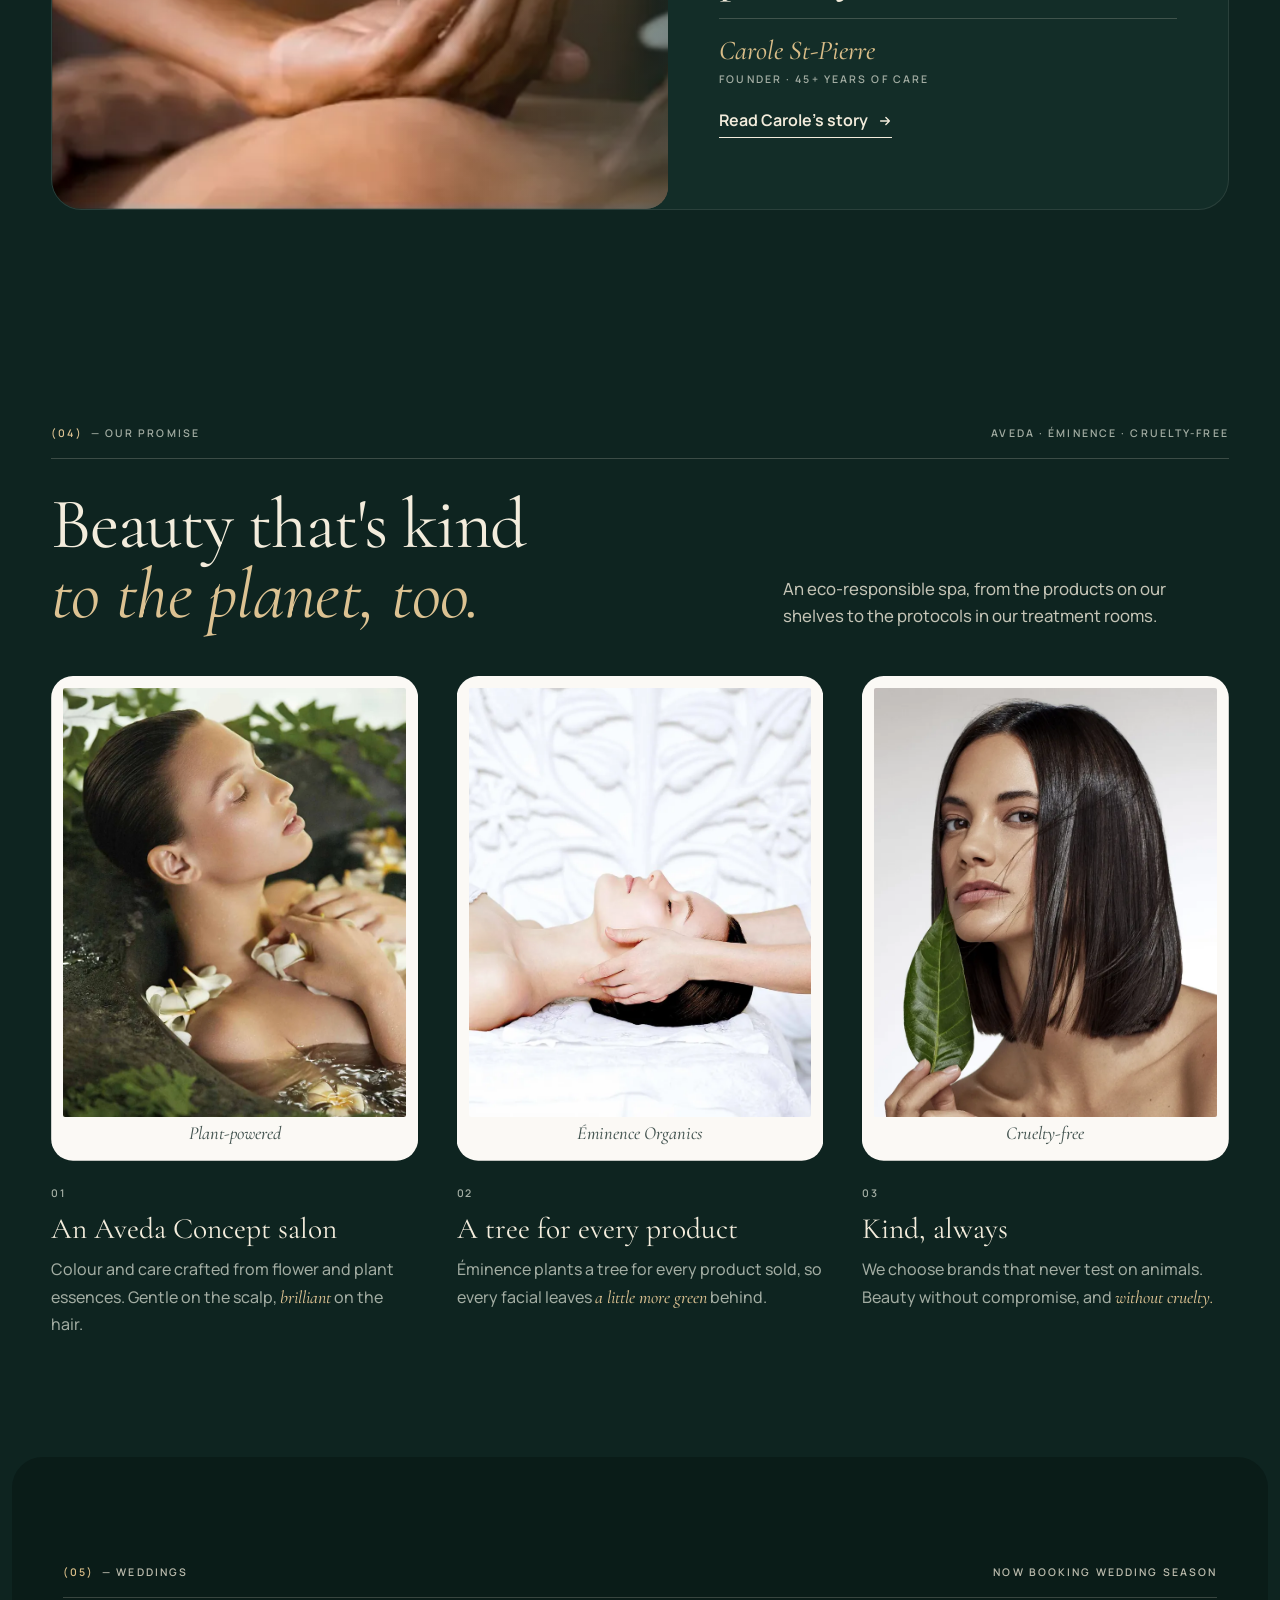
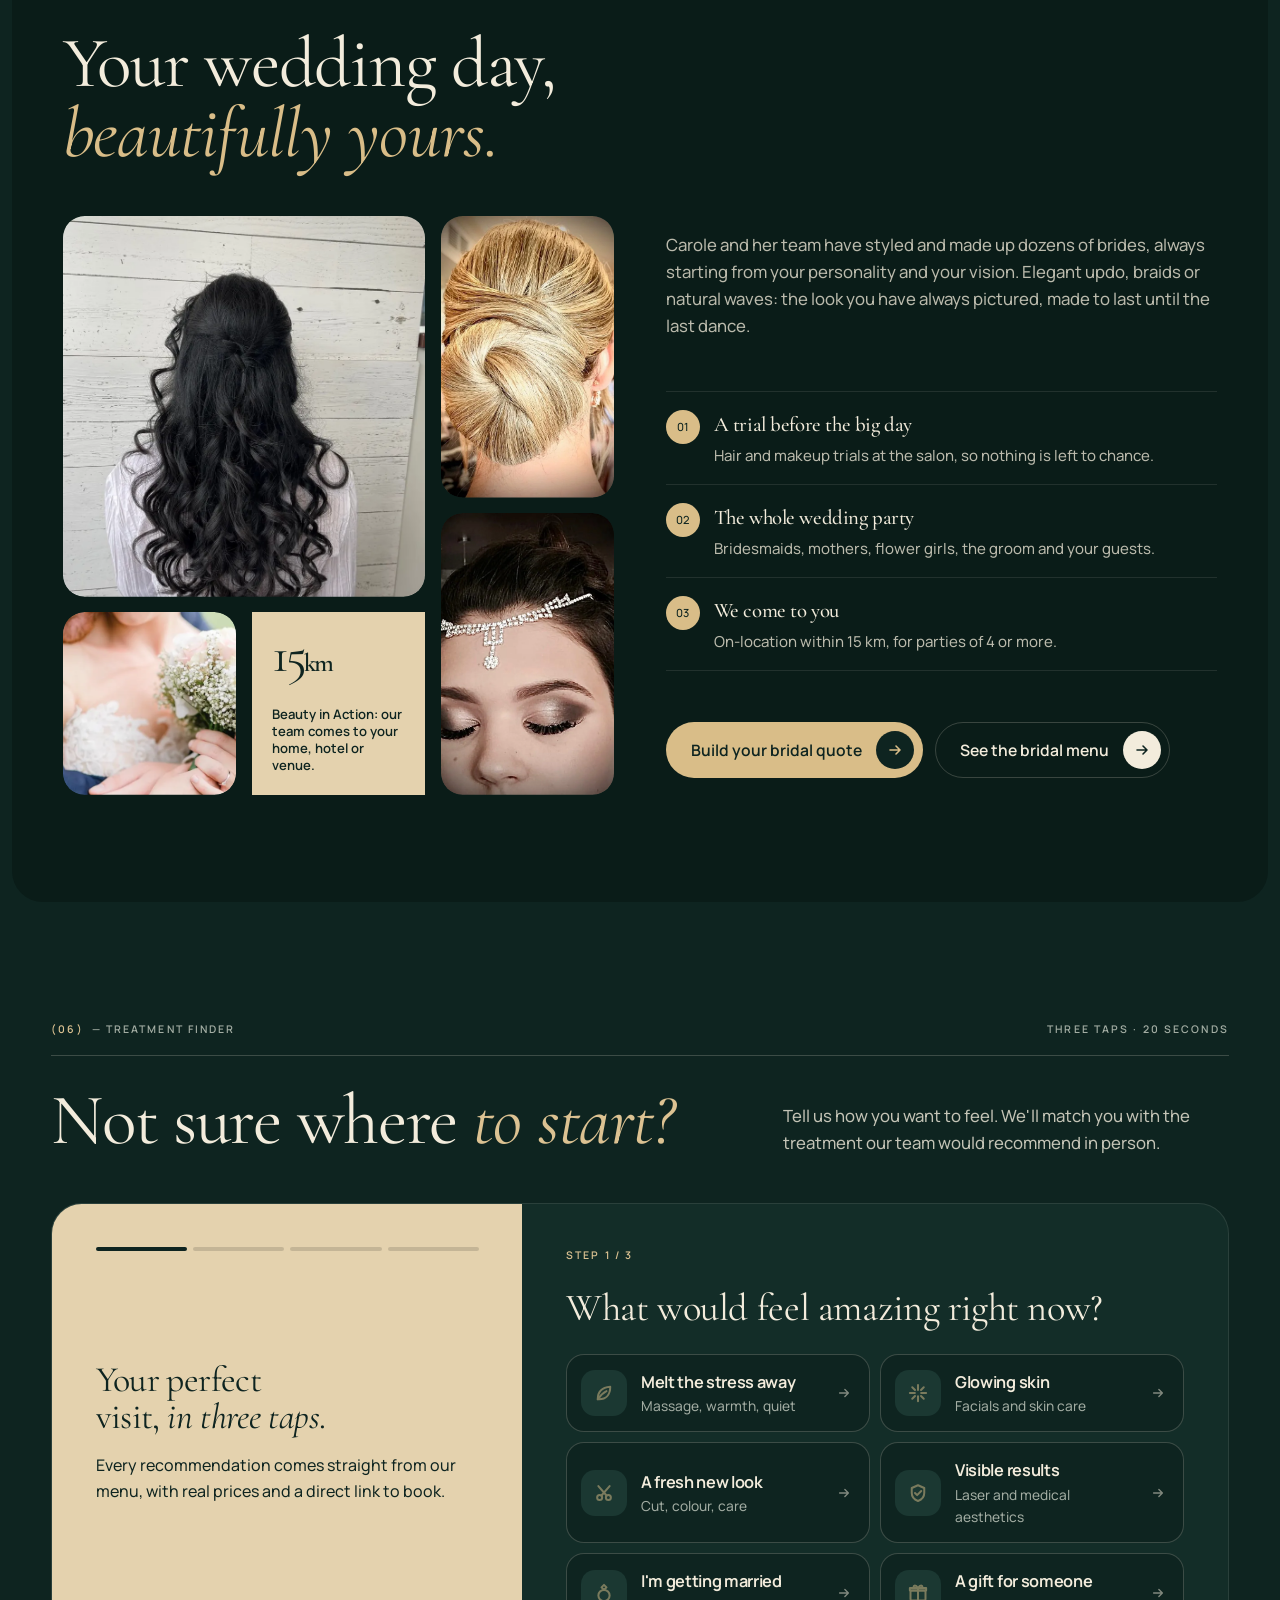
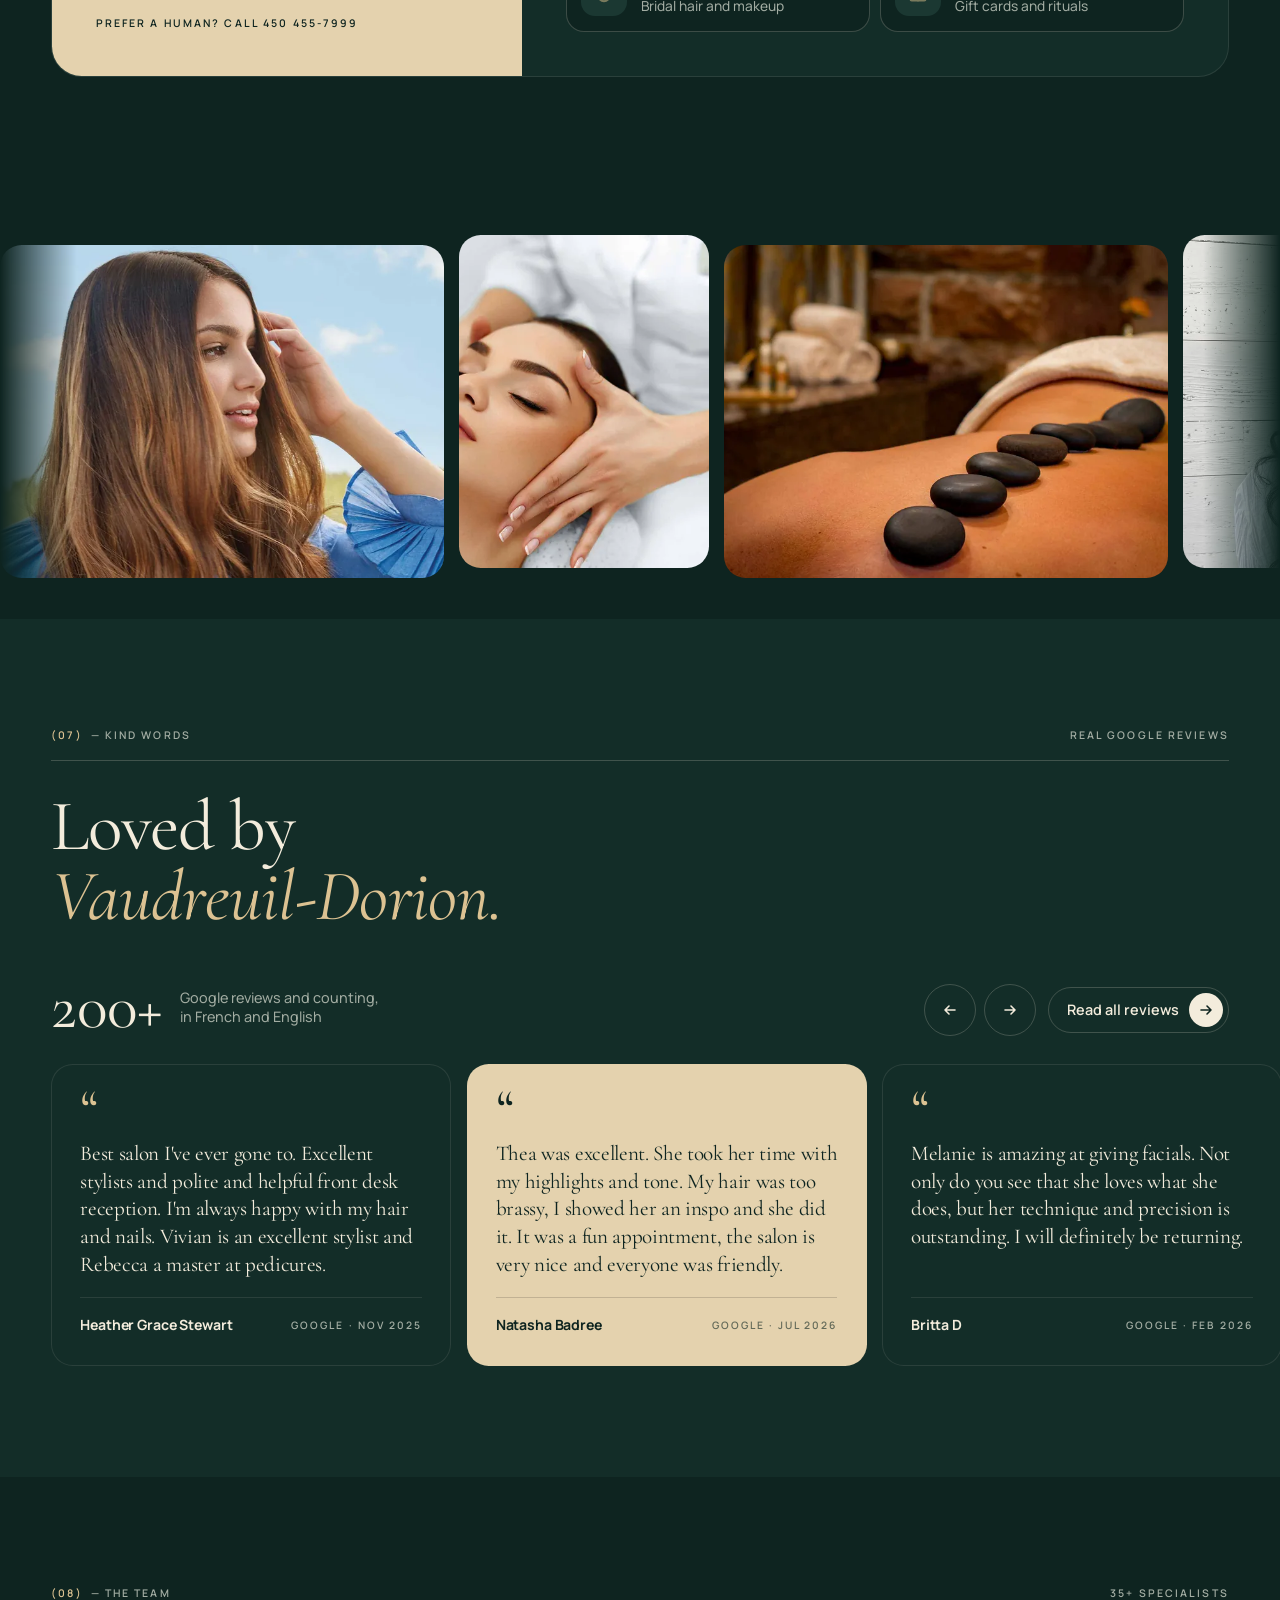
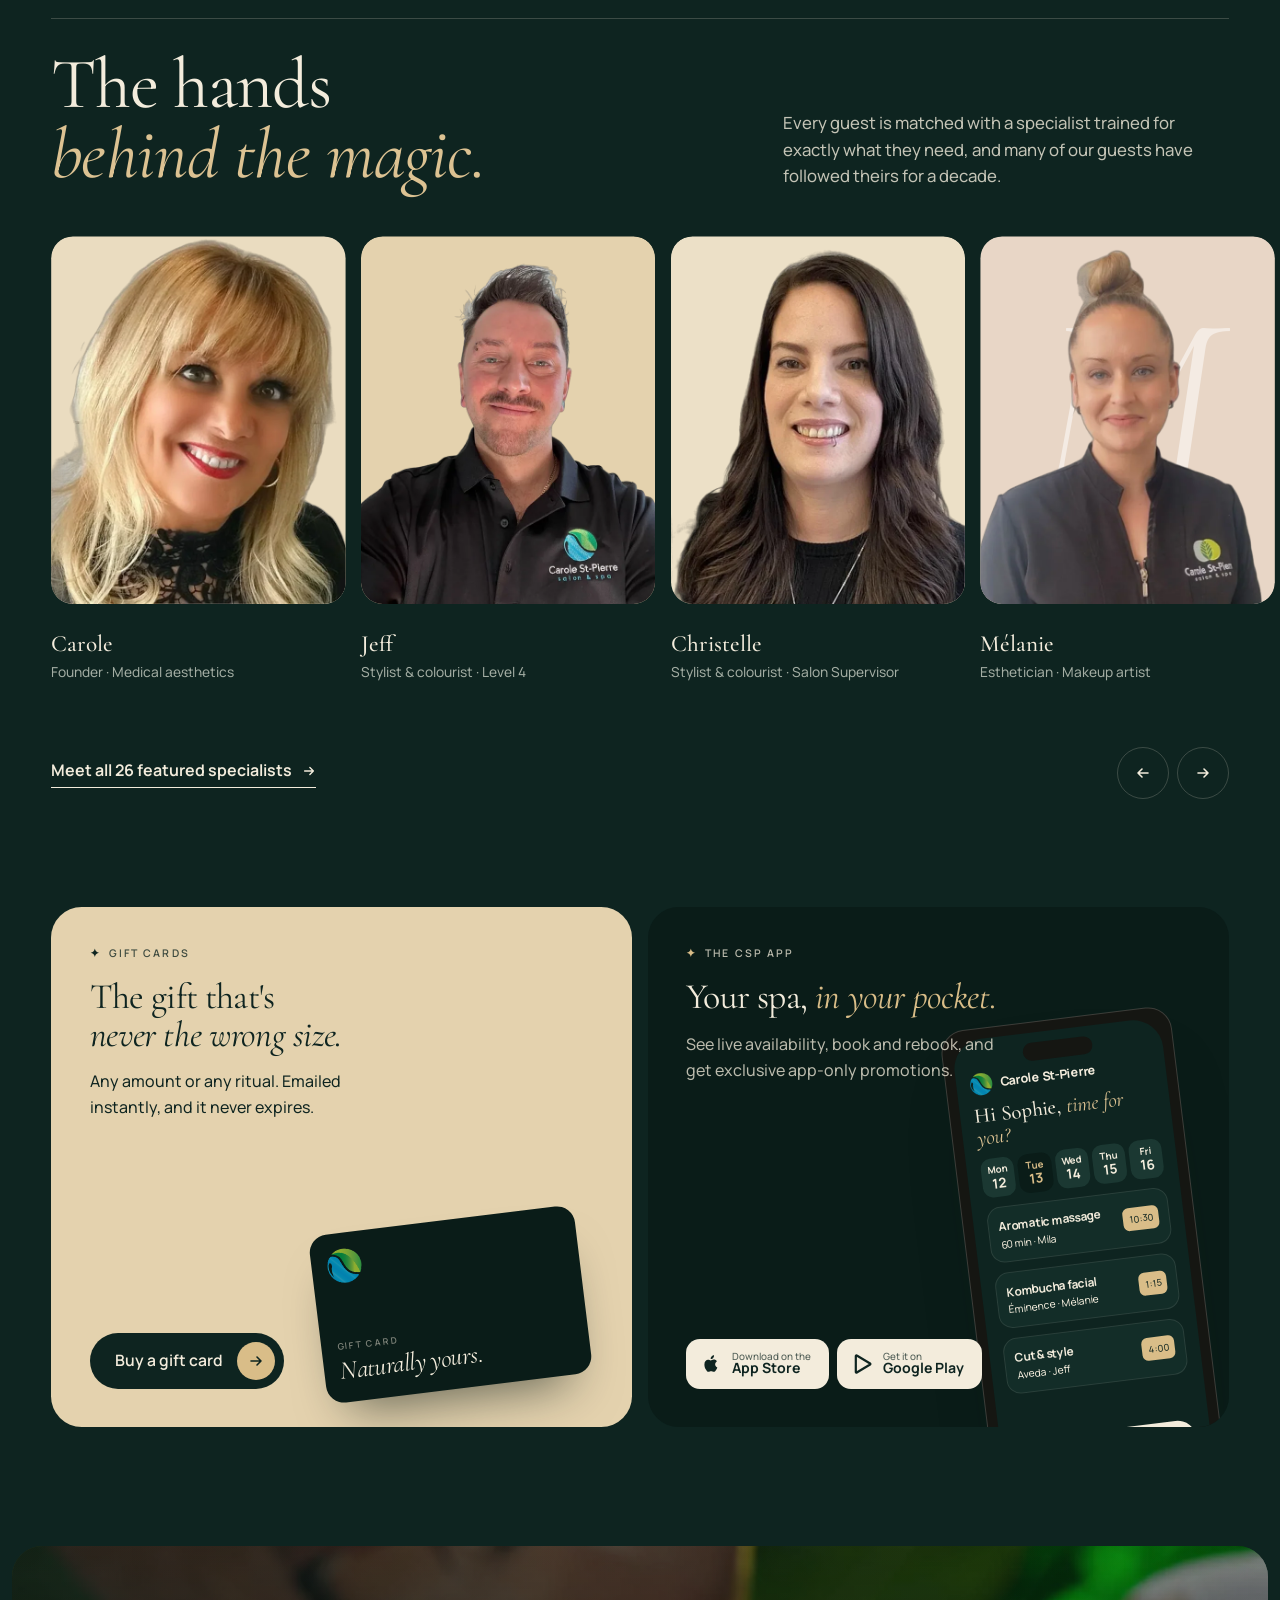
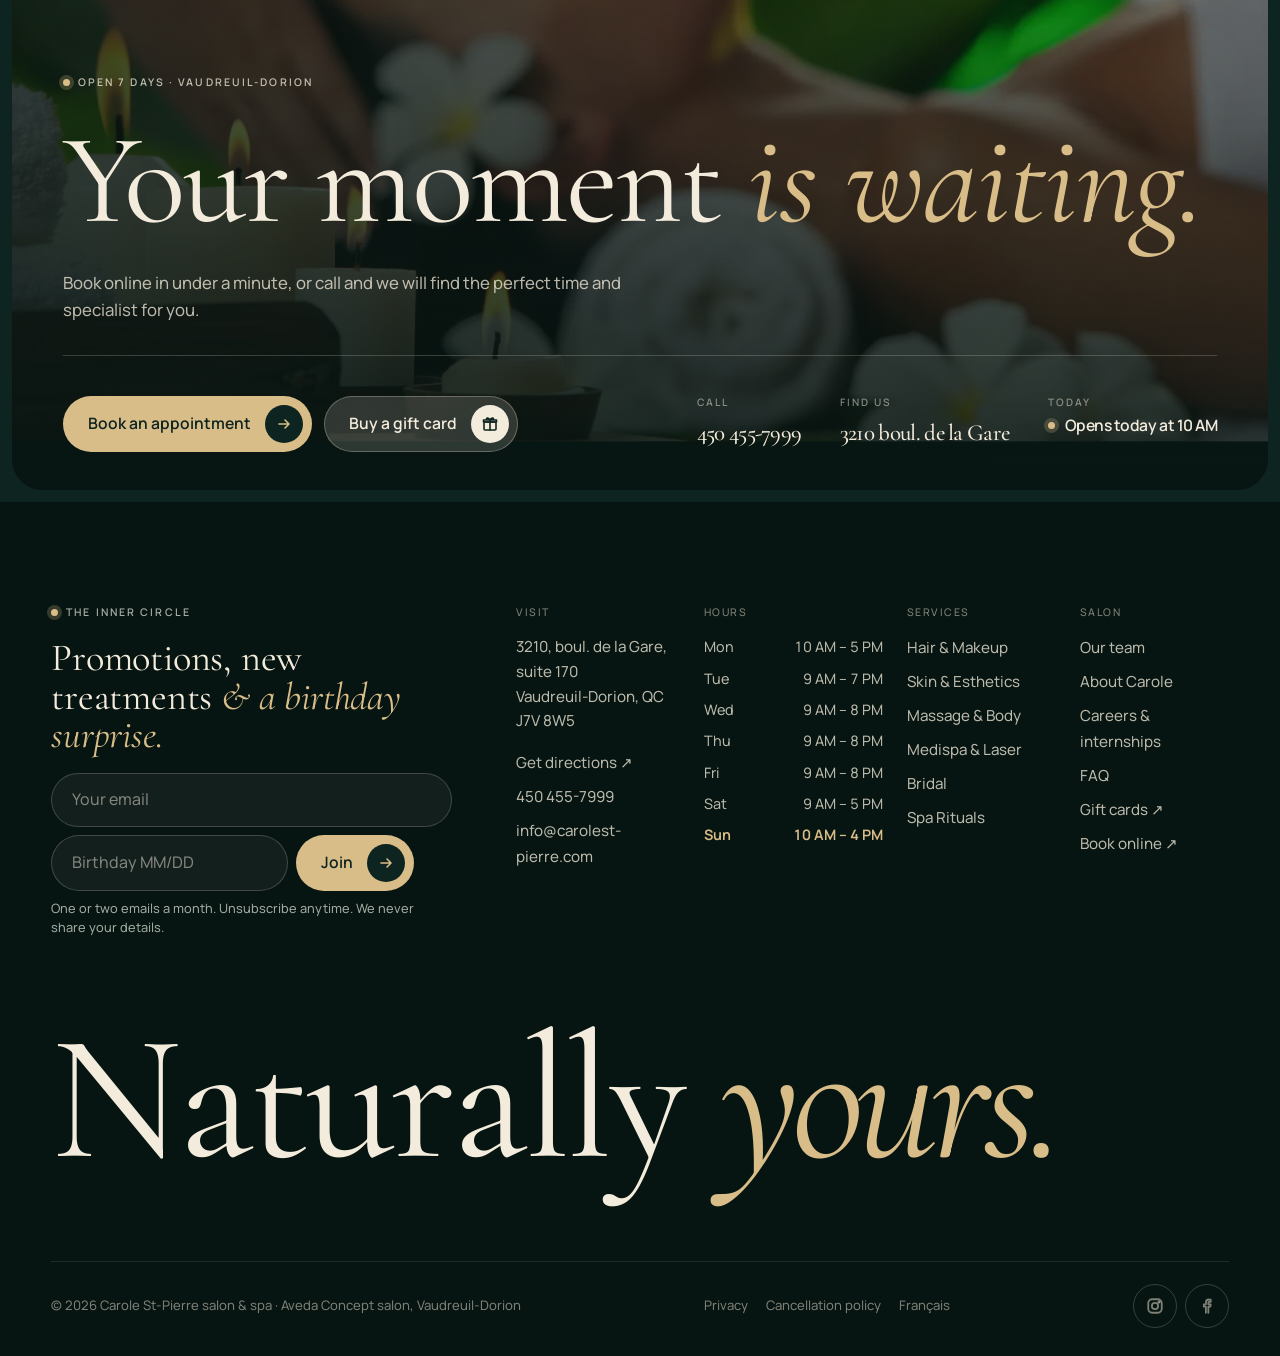
==== commit 52024c1f: "Calmer services grid; spa rituals pin and glide sideways on scroll Services ("Everything you need, u" ====
--- a/index.html
+++ b/index.html
@@ -19,14 +19,14 @@
 <link rel="preload" href="assets/fonts/cormorant-garamond-normal-latin.woff2" as="font" type="font/woff2" crossorigin>
 <link rel="preload" href="assets/fonts/cormorant-garamond-italic-latin.woff2" as="font" type="font/woff2" crossorigin>
 <link rel="stylesheet" href="assets/css/fonts.css?v=28b0ab2d">
-<link rel="stylesheet" href="assets/css/main.css?v=8f605fea">
+<link rel="stylesheet" href="assets/css/main.css?v=53fa2d00">
 <script>document.documentElement.classList.replace("no-js","js");if("scrollRestoration"in history)history.scrollRestoration="manual";try{if(sessionStorage.getItem("csp-pt")==="1"&&!matchMedia("(prefers-reduced-motion: reduce)").matches)document.documentElement.classList.add("pt-enter")}catch(e){}</script>
 <script type="application/ld+json">{"@context": "https://schema.org", "@type": ["BeautySalon", "DaySpa", "HairSalon"], "name": "Carole St-Pierre salon & spa", "url": "https://www.carolest-pierre.com", "telephone": "+1-450-455-7999", "email": "info@carolest-pierre.com", "image": "https://www.carolest-pierre.com/assets/img/ritual-scalp.webp", "logo": "https://www.carolest-pierre.com/assets/img/logo-mark.png", "priceRange": "$$", "address": {"@type": "PostalAddress", "streetAddress": "3210 boul. de la Gare, suite 170", "addressLocality": "Vaudreuil-Dorion", "addressRegion": "QC", "postalCode": "J7V 8W5", "addressCountry": "CA"}, "openingHoursSpecification": [{"@type": "OpeningHoursSpecification", "dayOfWeek": "Monday", "opens": "10:00", "closes": "17:00"}, {"@type": "OpeningHoursSpecification", "dayOfWeek": "Tuesday", "opens": "09:00", "closes": "19:00"}, {"@type": "OpeningHoursSpecification", "dayOfWeek": "Wednesday", "opens": "09:00", "closes": "20:00"}, {"@type": "OpeningHoursSpecification", "dayOfWeek": "Thursday", "opens": "09:00", "closes": "20:00"}, {"@type": "OpeningHoursSpecification", "dayOfWeek": "Friday", "opens": "09:00", "closes": "20:00"}, {"@type": "OpeningHoursSpecification", "dayOfWeek": "Saturday", "opens": "09:00", "closes": "17:00"}, {"@type": "OpeningHoursSpecification", "dayOfWeek": "Sunday", "opens": "10:00", "closes": "16:00"}], "sameAs": ["https://www.instagram.com/carolestpierre.salonspa/", "https://www.facebook.com/profile.php?id=61553709430803"], "founder": {"@type": "Person", "name": "Carole St-Pierre"}}</script>
 <script type="speculationrules">{"prefetch":[{"where":{"and":[{"selector_matches":"a[href$='.html'], a[href*='.html#']"},{"not":{"selector_matches":"[target=_blank]"}}]},"eagerness":"moderate"}]}</script>
 <script src="assets/vendor/gsap.min.js" defer></script>
 <script src="assets/vendor/ScrollTrigger.min.js" defer></script>
 <script src="assets/js/config.js?v=45bf815a" defer></script>
-<script src="assets/js/main.js?v=1aa3b247" defer></script>
+<script src="assets/js/main.js?v=5e2cbedc" defer></script>
 </head>
 <body>
 <a class="skip-link" href="#main">Skip to content</a>
@@ -114,39 +114,19 @@
   <div class="container">
     <div class="sec-head">
   <div class="sec-rule" data-reveal="fade"><span class="eyebrow"><span class="num">(02)</span> — Services</span><span class="eyebrow hide-sm">100+ treatments</span></div>
-  <div class="sec-title"><h2 class="h2" data-split>Everything you need, <em class='accent'>under one roof.</em></h2><p class="lead" data-reveal>From a quick brow tidy to a four-hour ritual, every service is delivered by a specialist, never a generalist.</p></div>
+  <div class="sec-title"><h2 class="h2" data-split>Everything you need, <em class='accent'>under one roof.</em></h2><p class="lead" data-reveal>From a quick brow tidy to a four-hour ritual, every service is delivered by a specialist, in French, English and eight more languages.</p></div>
 </div>
     <div class="bento2" data-stagger>
-      <a class="bx bx-photo bx-a" href="hair.html" data-reveal><img src="assets/img/hair-styling.webp" srcset="assets/img/hair-styling-800.webp 800w, assets/img/hair-styling.webp 1700w" sizes="(min-width: 1100px) 50vw, 100vw" width="1700" height="1107" alt="" loading="lazy" decoding="async"><span class="bx-chip">01 · Hair &amp; makeup · From $30</span><span class="bx-cap"><span class="bx-title">Hair, <em>reimagined.</em></span><span class="bx-go"><svg class="" viewBox="0 0 16 16" fill="none" stroke="currentColor" stroke-width="1.6" stroke-linecap="round" stroke-linejoin="round" aria-hidden="true"><path d="M4 12 12 4M5 4h7v7"/></svg></span></span></a>
-      <a class="bx bx-photo bx-b" href="skin.html" data-reveal><img src="assets/img/facial-hands.webp" srcset="assets/img/facial-hands-800.webp 800w, assets/img/facial-hands.webp 1600w" sizes="(min-width: 1100px) 50vw, 100vw" width="1600" height="1067" alt="" loading="lazy" decoding="async"><span class="bx-chip">02 · Esthetics · From $75</span><span class="bx-cap"><span class="bx-title">Skin that <em>glows.</em></span><span class="bx-go"><svg class="" viewBox="0 0 16 16" fill="none" stroke="currentColor" stroke-width="1.6" stroke-linecap="round" stroke-linejoin="round" aria-hidden="true"><path d="M4 12 12 4M5 4h7v7"/></svg></span></span></a>
-      <div class="bx bx-stat" data-reveal>
-        <div class="bx-row"><span class="avs"><span class="av" style="--bd:var(--sage)"><img src="assets/img/cut/team-carole.webp" width="640" height="800" alt="" loading="lazy" decoding="async"></span><span class="av" style="--bd:var(--sand-soft)"><img src="assets/img/cut/team-christelle.webp" width="640" height="800" alt="" loading="lazy" decoding="async"></span><span class="av" style="--bd:var(--sage-soft)"><img src="assets/img/cut/team-jeff.webp" width="640" height="800" alt="" loading="lazy" decoding="async"></span><span class="av" style="--bd:var(--blush)"><img src="assets/img/cut/team-melanie.webp" width="640" height="800" alt="" loading="lazy" decoding="async"></span><span class="av" style="--bd:var(--sand)"><img src="assets/img/cut/team-genevieve.webp" width="640" height="800" alt="" loading="lazy" decoding="async"></span></span><span class="chip">Since day one</span></div>
-        <p class="bx-big"><span data-count="45">45</span><em>years</em></p>
-        <p class="bx-text">of Carole's craft behind every appointment, and a team of 35+ specialists who still learn from her.</p>
-      </div>
-      <div class="bx bx-note" data-reveal>
-        <div class="bx-row"><span class="eyebrow">Spoken here</span><span class="chip">10 languages</span></div>
-        <p class="bx-mid">Calm, in <em>your</em> language.</p>
-        <p class="bx-text">French, English, Spanish, German, Punjabi, Arabic, Greek, Russian and more, from the front desk to the treatment room.</p>
-      </div>
-      <div class="bx bx-accent" data-reveal>
-        <div class="bx-row"><span class="eyebrow">Today</span><span class="bx-status" data-open-status="short"></span></div>
-        <p class="bx-mid">Your moment, <em>booked in a minute.</em></p>
-        <div class="btn-row"><a class="btn btn--sm" href="https://carolestpierre.zenoti.com/webstoreNew/services" target="_blank" rel="noopener">Book online <span class="ic"><svg class="" viewBox="0 0 16 16" fill="none" stroke="currentColor" stroke-width="1.6" stroke-linecap="round" stroke-linejoin="round" aria-hidden="true"><path d="M3 8h10M9 4l4 4-4 4"/></svg></span></a><a class="bx-tel" href="tel:+14504557999">or call 450 455-7999</a></div>
-      </div>
-      <a class="bx bx-photo bx-c" href="massage.html" data-reveal><img src="assets/img/hot-stones.webp" srcset="assets/img/hot-stones-800.webp 800w, assets/img/hot-stones.webp 1600w" sizes="(min-width: 1100px) 50vw, 100vw" width="1600" height="1067" alt="" loading="lazy" decoding="async"><span class="bx-chip">03 · Massage &amp; body · From $105</span><span class="bx-cap"><span class="bx-title">Let it <em>all go.</em></span><span class="bx-go"><svg class="" viewBox="0 0 16 16" fill="none" stroke="currentColor" stroke-width="1.6" stroke-linecap="round" stroke-linejoin="round" aria-hidden="true"><path d="M4 12 12 4M5 4h7v7"/></svg></span></span></a>
-      <a class="bx bx-photo bx-d" href="medispa.html" data-reveal><img src="assets/img/laser.webp" srcset="assets/img/laser-800.webp 800w, assets/img/laser.webp 1600w" sizes="(min-width: 1100px) 50vw, 100vw" width="1600" height="1067" alt="" loading="lazy" decoding="async"><span class="bx-chip">04 · Medispa · From $45</span><span class="bx-cap"><span class="bx-title">Results, <em>safely.</em></span><span class="bx-go"><svg class="" viewBox="0 0 16 16" fill="none" stroke="currentColor" stroke-width="1.6" stroke-linecap="round" stroke-linejoin="round" aria-hidden="true"><path d="M4 12 12 4M5 4h7v7"/></svg></span></span></a>
-      <a class="bx bx-photo bx-e" href="rituals.html" data-reveal><img src="assets/img/nails.webp" srcset="assets/img/nails-800.webp 800w, assets/img/nails.webp 1600w" sizes="(min-width: 1100px) 50vw, 100vw" width="1600" height="1111" alt="" loading="lazy" decoding="async"><span class="bx-chip">05 · Spa rituals · From $109</span><span class="bx-cap"><span class="bx-title">Half-day <em>bliss.</em></span><span class="bx-go"><svg class="" viewBox="0 0 16 16" fill="none" stroke="currentColor" stroke-width="1.6" stroke-linecap="round" stroke-linejoin="round" aria-hidden="true"><path d="M4 12 12 4M5 4h7v7"/></svg></span></span></a>
-      <figure class="bx bx-quote" data-reveal>
-        <div class="bx-row"><span class="bx-mark" aria-hidden="true">“</span><span class="eyebrow">Kind words</span></div>
-        <blockquote>Best salon I&#x27;ve ever gone to. Excellent stylists and polite and helpful front desk reception. I&#x27;m always happy with my hair and nails. Vivian is an excellent stylist and Rebecca a master at pedicures.</blockquote>
-        <figcaption><strong>Heather Grace Stewart</strong><span class="muted">Google review · Nov 2025</span><a class="link-arrow" href="#reviews">More reviews <svg class="" viewBox="0 0 16 16" fill="none" stroke="currentColor" stroke-width="1.6" stroke-linecap="round" stroke-linejoin="round" aria-hidden="true"><path d="M3 8h10M9 4l4 4-4 4"/></svg></a></figcaption>
-      </figure>
-      <a class="bx bx-photo bx-f" href="weddings.html" data-reveal><img src="assets/img/bridal-bouquet.webp" srcset="assets/img/bridal-bouquet-800.webp 800w, assets/img/bridal-bouquet.webp 2000w" sizes="(min-width: 1100px) 50vw, 100vw" width="2000" height="1132" alt="" loading="lazy" decoding="async"><span class="bx-chip">06 · Bridal · From $90</span><span class="bx-cap"><span class="bx-title">Your <em>big day.</em></span><span class="bx-go"><svg class="" viewBox="0 0 16 16" fill="none" stroke="currentColor" stroke-width="1.6" stroke-linecap="round" stroke-linejoin="round" aria-hidden="true"><path d="M4 12 12 4M5 4h7v7"/></svg></span></span></a>
-    </div>
-  </div>
-</section>
-<section class="frame is-dark grain" id="rituals">
+      <a class="bx bx-photo bx-a" href="hair.html" data-reveal><img src="assets/img/hair-styling.webp" srcset="assets/img/hair-styling-800.webp 800w, assets/img/hair-styling.webp 1700w" sizes="(min-width: 1100px) 55vw, 100vw" width="1700" height="1107" alt="" loading="lazy" decoding="async"><span class="bx-chip">01 · Hair &amp; makeup · From $30</span><span class="bx-cap"><span class="bx-title">Hair, <em>reimagined.</em></span><span class="bx-go"><svg class="" viewBox="0 0 16 16" fill="none" stroke="currentColor" stroke-width="1.6" stroke-linecap="round" stroke-linejoin="round" aria-hidden="true"><path d="M4 12 12 4M5 4h7v7"/></svg></span></span></a>
+      <a class="bx bx-photo bx-b" href="skin.html" data-reveal><img src="assets/img/facial-hands.webp" srcset="assets/img/facial-hands-800.webp 800w, assets/img/facial-hands.webp 1600w" sizes="(min-width: 1100px) 40vw, 100vw" width="1600" height="1067" alt="" loading="lazy" decoding="async"><span class="bx-chip">02 · Esthetics · From $75</span><span class="bx-cap"><span class="bx-title">Skin that <em>glows.</em></span><span class="bx-go"><svg class="" viewBox="0 0 16 16" fill="none" stroke="currentColor" stroke-width="1.6" stroke-linecap="round" stroke-linejoin="round" aria-hidden="true"><path d="M4 12 12 4M5 4h7v7"/></svg></span></span></a>
+      <a class="bx bx-photo bx-c" href="massage.html" data-reveal><img src="assets/img/hot-stones.webp" srcset="assets/img/hot-stones-800.webp 800w, assets/img/hot-stones.webp 1600w" sizes="(min-width: 1100px) 25vw, (min-width: 720px) 50vw, 100vw" width="1600" height="1067" alt="" loading="lazy" decoding="async"><span class="bx-chip">03 · Massage &amp; body · From $105</span><span class="bx-cap"><span class="bx-title">Let it <em>all go.</em></span><span class="bx-go"><svg class="" viewBox="0 0 16 16" fill="none" stroke="currentColor" stroke-width="1.6" stroke-linecap="round" stroke-linejoin="round" aria-hidden="true"><path d="M4 12 12 4M5 4h7v7"/></svg></span></span></a>
+      <a class="bx bx-photo bx-d" href="medispa.html" data-reveal><img src="assets/img/laser.webp" srcset="assets/img/laser-800.webp 800w, assets/img/laser.webp 1600w" sizes="(min-width: 1100px) 25vw, (min-width: 720px) 50vw, 100vw" width="1600" height="1067" alt="" loading="lazy" decoding="async"><span class="bx-chip">04 · Medispa · From $45</span><span class="bx-cap"><span class="bx-title">Results, <em>safely.</em></span><span class="bx-go"><svg class="" viewBox="0 0 16 16" fill="none" stroke="currentColor" stroke-width="1.6" stroke-linecap="round" stroke-linejoin="round" aria-hidden="true"><path d="M4 12 12 4M5 4h7v7"/></svg></span></span></a>
+      <a class="bx bx-photo bx-e" href="rituals.html" data-reveal><img src="assets/img/nails.webp" srcset="assets/img/nails-800.webp 800w, assets/img/nails.webp 1600w" sizes="(min-width: 1100px) 25vw, (min-width: 720px) 50vw, 100vw" width="1600" height="1111" alt="" loading="lazy" decoding="async"><span class="bx-chip">05 · Spa rituals · From $109</span><span class="bx-cap"><span class="bx-title">Half-day <em>bliss.</em></span><span class="bx-go"><svg class="" viewBox="0 0 16 16" fill="none" stroke="currentColor" stroke-width="1.6" stroke-linecap="round" stroke-linejoin="round" aria-hidden="true"><path d="M4 12 12 4M5 4h7v7"/></svg></span></span></a>
+      <a class="bx bx-photo bx-f" href="weddings.html" data-reveal><img src="assets/img/bridal-bouquet.webp" srcset="assets/img/bridal-bouquet-800.webp 800w, assets/img/bridal-bouquet.webp 2000w" sizes="(min-width: 1100px) 25vw, (min-width: 720px) 50vw, 100vw" width="2000" height="1132" alt="" loading="lazy" decoding="async"><span class="bx-chip">06 · Bridal · From $90</span><span class="bx-cap"><span class="bx-title">Your <em>big day.</em></span><span class="bx-go"><svg class="" viewBox="0 0 16 16" fill="none" stroke="currentColor" stroke-width="1.6" stroke-linecap="round" stroke-linejoin="round" aria-hidden="true"><path d="M4 12 12 4M5 4h7v7"/></svg></span></span></a>
+    </div>
+  </div>
+</section>
+<section class="frame is-dark grain rit-wrap" id="rituals" data-rit-pin>
   <div class="container section rit">
     <div class="rit-intro">
       <span class="eyebrow" data-reveal="fade"><span class="num">(03)</span> — Spa rituals</span>
@@ -195,8 +175,9 @@
   <figure><img src="assets/img/ritual-queen.webp" srcset="assets/img/ritual-queen-800.webp 800w, assets/img/ritual-queen.webp 1414w" sizes="(min-width: 900px) 30vw, 80vw" width="1414" height="925" alt="" loading="lazy" decoding="async"><span class="chip">4 h · $380</span></figure>
   <div class="rit-meta"><h3>Queen For a <em>Day</em></h3><span class="rit-n">10</span></div>
   <p>Worthy of a true queen.</p>
-</a></div></div>
-  </div>
+</a><a class="rit-end" href="rituals.html"><span class="rit-end-circle"><svg class="" viewBox="0 0 16 16" fill="none" stroke="currentColor" stroke-width="1.6" stroke-linecap="round" stroke-linejoin="round" aria-hidden="true"><path d="M3 8h10M9 4l4 4-4 4"/></svg></span><span class="rit-end-text">All ten <em>rituals</em></span><span class="rit-end-sub">Compare, filter and gift</span></a></div></div>
+  </div>
+  <div class="rit-progress" aria-hidden="true"><i></i></div>
 </section>
 <section class="section section--flush-top" aria-label="Our philosophy">
   <div class="container">
--- a/assets/css/main.css
+++ b/assets/css/main.css
@@ -1013,7 +1013,6 @@
 /* ---------- Services bento ---------- */
 .bento2 { display: grid; gap: var(--gap); grid-template-columns: 1fr; }
 .bx { position: relative; border-radius: var(--r-lg); overflow: hidden; background: var(--paper-2); border: 1px solid var(--line); padding: clamp(20px, 2vw, 28px); display: flex; flex-direction: column; gap: 14px; min-height: 260px; }
-.bx-row { display: flex; justify-content: space-between; align-items: center; gap: 12px; }
 .bx-photo { padding: 0; border: 0; min-height: 360px; color: var(--on-dark); isolation: isolate; justify-content: flex-end; }
 .bx-photo > img { position: absolute; inset: 0; width: 100%; height: 100%; object-fit: cover; z-index: -2; transition: transform 1.6s var(--ease-out); }
 .bx-photo::after { content: ""; position: absolute; inset: 0; z-index: -1; background: linear-gradient(180deg, rgba(7, 21, 18, 0) 45%, rgba(7, 21, 18, 0.72) 100%); }
@@ -1025,37 +1024,21 @@
 .bx-go { width: 46px; height: 46px; flex: none; border-radius: 50%; border: 1px solid rgba(243, 236, 220, 0.4); display: grid; place-items: center; transition: background 0.4s, color 0.4s, transform 0.6s var(--ease-out); }
 .bx-go svg { width: 14px; height: 14px; }
 .bx-photo:hover .bx-go { background: var(--on-dark); color: var(--ink); transform: rotate(45deg); }
-.bx-big { font-family: var(--serif); font-size: clamp(4.4rem, 6.6vw, 6.4rem); line-height: 0.85; color: var(--ink); margin-top: auto; }
-.bx-big em { font-style: italic; font-size: 0.42em; color: var(--leaf); margin-left: 6px; }
-.bx-mid { font-family: var(--serif); font-size: clamp(1.9rem, 2.6vw, 2.6rem); line-height: 1.05; margin-top: auto; }
-.bx-mid em { font-style: italic; color: var(--leaf); }
-.bx-text { color: var(--muted); font-size: 0.94rem; }
 .avs { display: flex; }
 .av { width: 42px; height: 42px; border-radius: 50%; overflow: hidden; background: var(--bd); border: 2px solid var(--paper-2); margin-left: -10px; }
 .av:first-child { margin-left: 0; }
 .av img { width: 100%; height: 100%; object-fit: cover; object-position: center 15%; }
-.bx-accent { background: var(--sage); border-color: transparent; --ink: var(--deep); --ink-2: var(--deep-2); --muted: var(--deep-3); --line: rgba(14, 36, 32, 0.14); --line-2: rgba(14, 36, 32, 0.26); --paper: #f3ecdc; color: var(--deep); }
-.bx-accent .bx-mid em { color: var(--forest-3); }
-.bx-accent .eyebrow { color: var(--ink-2); }
-.bx-status { font-size: 0.86rem; font-weight: 600; display: inline-flex; align-items: center; gap: 8px; }
-.bx-tel { font-size: 0.86rem; font-weight: 600; border-bottom: 1px solid currentColor; }
-.bx-quote { margin: 0; }
-.bx-mark { font-family: var(--serif); font-size: 4rem; line-height: 0.6; color: var(--leaf); height: 28px; }
-.bx-quote blockquote { margin: 0; font-family: var(--serif); font-size: clamp(1.5rem, 2.1vw, 2.1rem); line-height: 1.2; color: var(--ink); }
-.bx-quote figcaption { margin-top: auto; display: flex; flex-wrap: wrap; align-items: center; gap: 6px 14px; font-size: 0.88rem; }
-.bx-quote figcaption .link-arrow { margin-left: auto; }
+@media (max-width: 719px) { .bento2 .bx-photo { min-height: 0; aspect-ratio: 4 / 3; } .bento2 .bx-a { aspect-ratio: 4 / 4.4; } }
 @media (min-width: 720px) {
   .bento2 { grid-template-columns: repeat(2, minmax(0, 1fr)); }
-  .bx-a, .bx-quote { grid-column: 1 / -1; }
 }
 @media (min-width: 1100px) {
-  .bento2 { grid-template-columns: repeat(12, minmax(0, 1fr)); grid-auto-rows: minmax(250px, auto); }
-  .bx-a { grid-column: span 7; min-height: 480px; }
-  .bx-b { grid-column: span 5; }
-  .bx-stat, .bx-note, .bx-accent { grid-column: span 4; }
-  .bx-c, .bx-d, .bx-e { grid-column: span 4; min-height: 400px; }
-  .bx-quote { grid-column: span 7; }
-  .bx-f { grid-column: span 5; min-height: 380px; }
+  .bento2 { grid-template-columns: repeat(12, minmax(0, 1fr)); }
+  .bx-a { grid-column: span 7; min-height: 540px; }
+  .bx-b { grid-column: span 5; min-height: 540px; }
+  .bx-c, .bx-d, .bx-e, .bx-f { grid-column: span 3; min-height: 400px; }
+  .bx-c .bx-title, .bx-d .bx-title, .bx-e .bx-title, .bx-f .bx-title { font-size: clamp(1.7rem, 2.1vw, 2.3rem); }
+  .bx-c .bx-go, .bx-d .bx-go, .bx-e .bx-go, .bx-f .bx-go { width: 40px; height: 40px; }
 }
 
 /* ---------- Spa rituals: side intro + scroller ---------- */
@@ -1084,6 +1067,28 @@
   .rit-nav button { border-color: var(--line-dark-2); color: var(--on-dark); }
   .rit-nav button:hover { background: var(--on-dark); color: var(--ink); }
 }
+
+.rit-end { flex: none; width: min(78vw, 360px); aspect-ratio: 4 / 5; align-self: start; scroll-snap-align: start; border-radius: var(--r-lg); border: 1px dashed var(--line-dark-2); display: grid; place-content: center; justify-items: center; gap: 16px; text-align: center; padding: 28px; color: var(--on-dark); }
+.rit-end-circle { width: 88px; height: 88px; border-radius: 50%; background: var(--lime); color: var(--deep); display: grid; place-items: center; transition: transform 0.6s var(--ease-out); }
+.rit-end-circle svg { width: 22px; height: 22px; }
+.rit-end:hover .rit-end-circle { transform: rotate(-45deg) scale(1.06); }
+.rit-end-text { font-family: var(--serif); font-size: clamp(1.9rem, 2.4vw, 2.5rem); line-height: 1; }
+.rit-end-text em { font-style: italic; color: var(--lime); }
+.rit-end-sub { font-family: var(--sans); font-weight: 600; font-size: 0.64rem; letter-spacing: 0.2em; text-transform: uppercase; color: var(--on-dark-3); }
+.rit-progress { display: none; }
+@media (min-width: 1000px) { .rit-end { width: clamp(300px, 27vw, 400px); } }
+/* Pinned: the section holds still while the intro and cards glide sideways as you scroll. */
+.rit-wrap.is-pinned { height: calc(100svh - var(--frame) * 2); }
+.rit-wrap.is-pinned .rit { display: flex; align-items: center; gap: clamp(48px, 5vw, 96px); width: max-content; max-width: none; height: 100%; margin: 0;
+  padding: clamp(24px, 4vh, 48px) var(--gutter) clamp(24px, 4vh, 48px) calc(max(0px, (100% - var(--max)) / 2) + var(--gutter)); will-change: transform; }
+.rit-wrap.is-pinned .rit-intro { flex: none; width: clamp(340px, 30vw, 540px); }
+.rit-wrap.is-pinned .rit-nav { display: none; }
+.rit-wrap.is-pinned .rit-scroll { flex: none; margin: 0; }
+.rit-wrap.is-pinned .rit-track { overflow: visible; scroll-snap-type: none; padding: 0; gap: clamp(20px, 2vw, 32px); }
+.rit-wrap.is-pinned .rit-card, .rit-wrap.is-pinned .rit-end { width: min(50vh, 30vw); }
+.rit-wrap.is-pinned .rit-card figure img { transition: none; }
+.rit-wrap.is-pinned .rit-progress { display: block; position: absolute; left: var(--gutter); right: var(--gutter); bottom: clamp(18px, 3.5vh, 36px); height: 2px; border-radius: 2px; background: var(--line-dark); overflow: hidden; }
+.rit-progress i { display: block; height: 100%; background: var(--lime); transform: scaleX(0); transform-origin: 0 50%; }
 
 /* ---------- Polaroid promise ---------- */
 .pols { display: grid; gap: clamp(28px, 3vw, 44px); }
@@ -1184,7 +1189,6 @@
 .switch input:checked + span::after { background: var(--deep); }
 .options label:has(input:checked) { background: var(--lime); color: var(--deep); border-color: var(--lime); }
 .options label:has(input:checked) small { color: var(--deep-2); }
-.bx-accent .bx-mid em { color: #7a5a2c; }
 .menu-nav a.is-active { background: var(--lime); color: var(--deep); }
 .ptable td:not(:first-child), .price-row .price { color: var(--lime); }
 
@@ -1311,7 +1315,7 @@
 .sec-rule::after { content: ""; position: absolute; left: 0; right: 0; bottom: -1px; height: 1px; background: var(--line-2); transform-origin: 0 50%; }
 .js .sec-rule::after { transform: scaleX(0); transition: transform 1.6s var(--ease-out) 0.2s; }
 .js .sec-rule.is-in::after, .reduced .sec-rule::after { transform: scaleX(1); }
-.callout--lime .checklist li svg, .value--lime .ico, .bx-accent svg { color: var(--deep); }
+.callout--lime .checklist li svg, .value--lime .ico { color: var(--deep); }
 .value--lime .ico { background: var(--deep); color: var(--lime); }
 
 /* Header: a solid ivory bar, legible on every page and every hero */
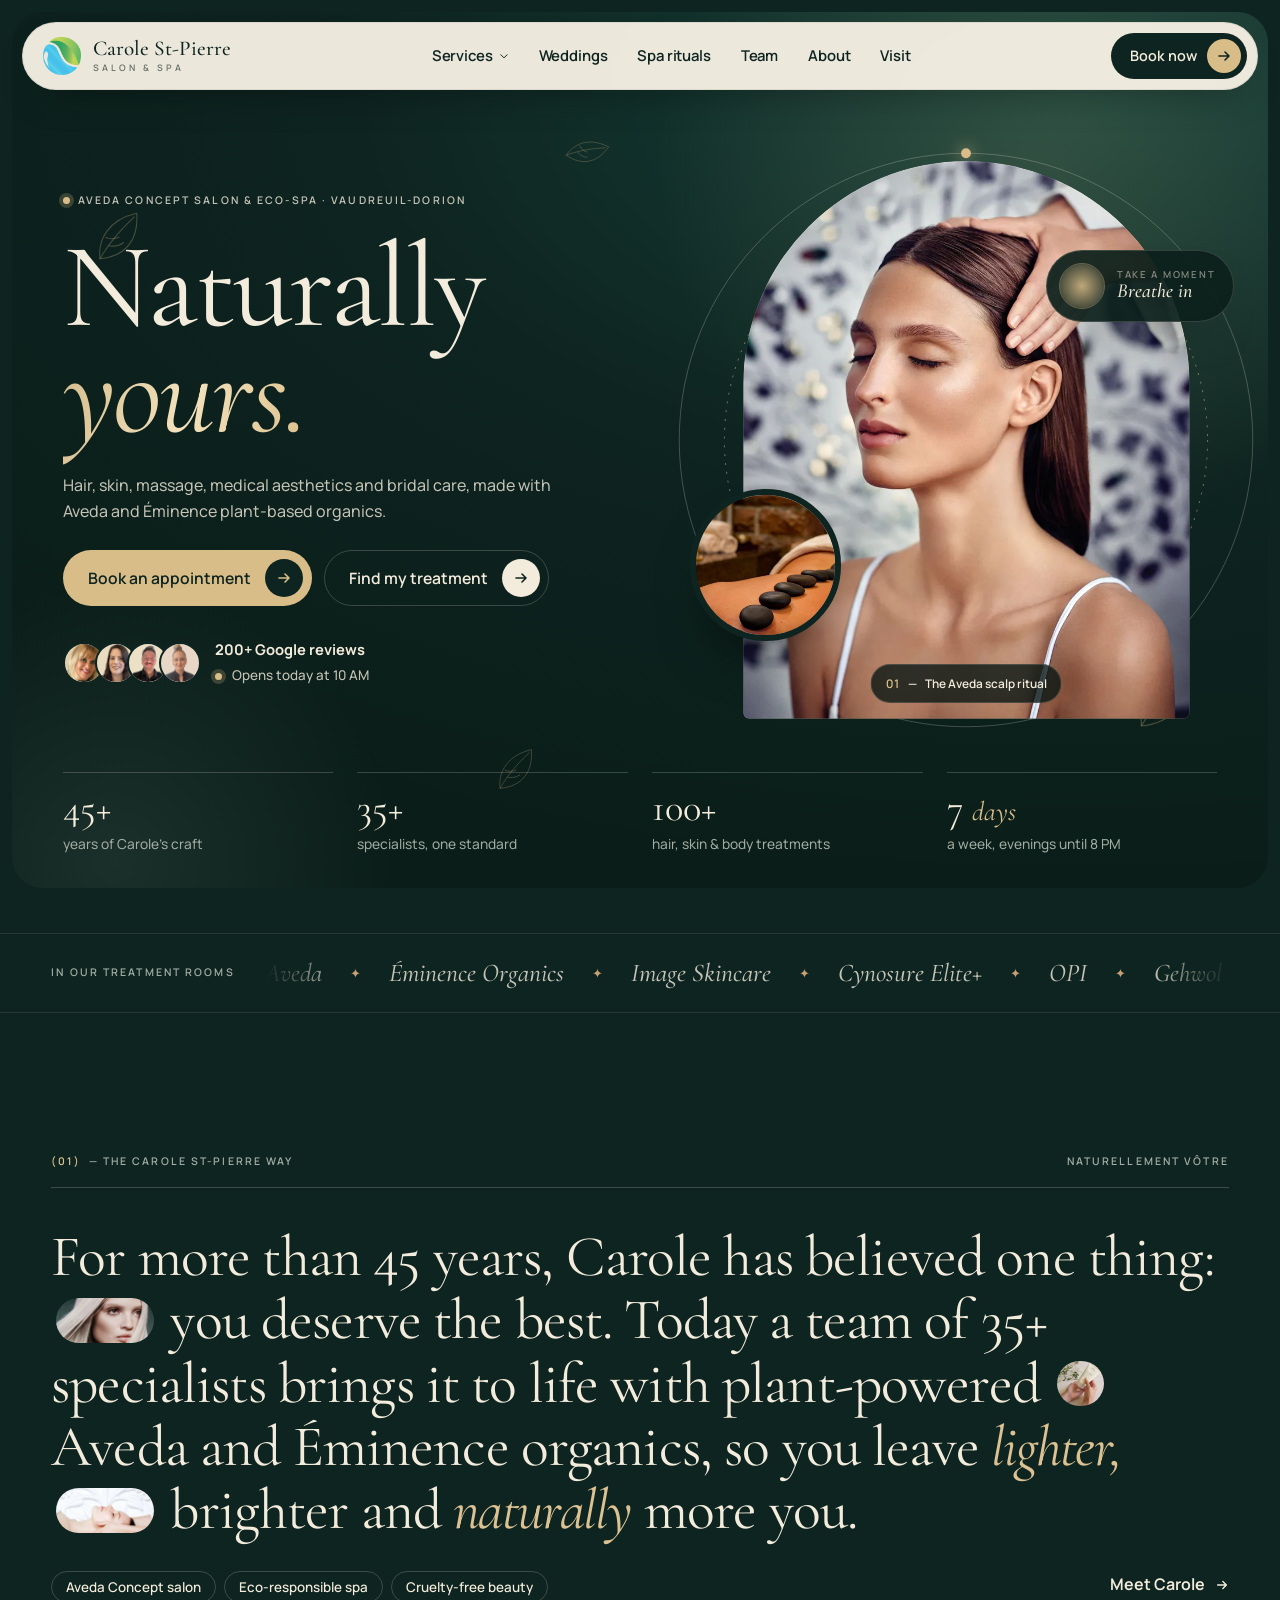
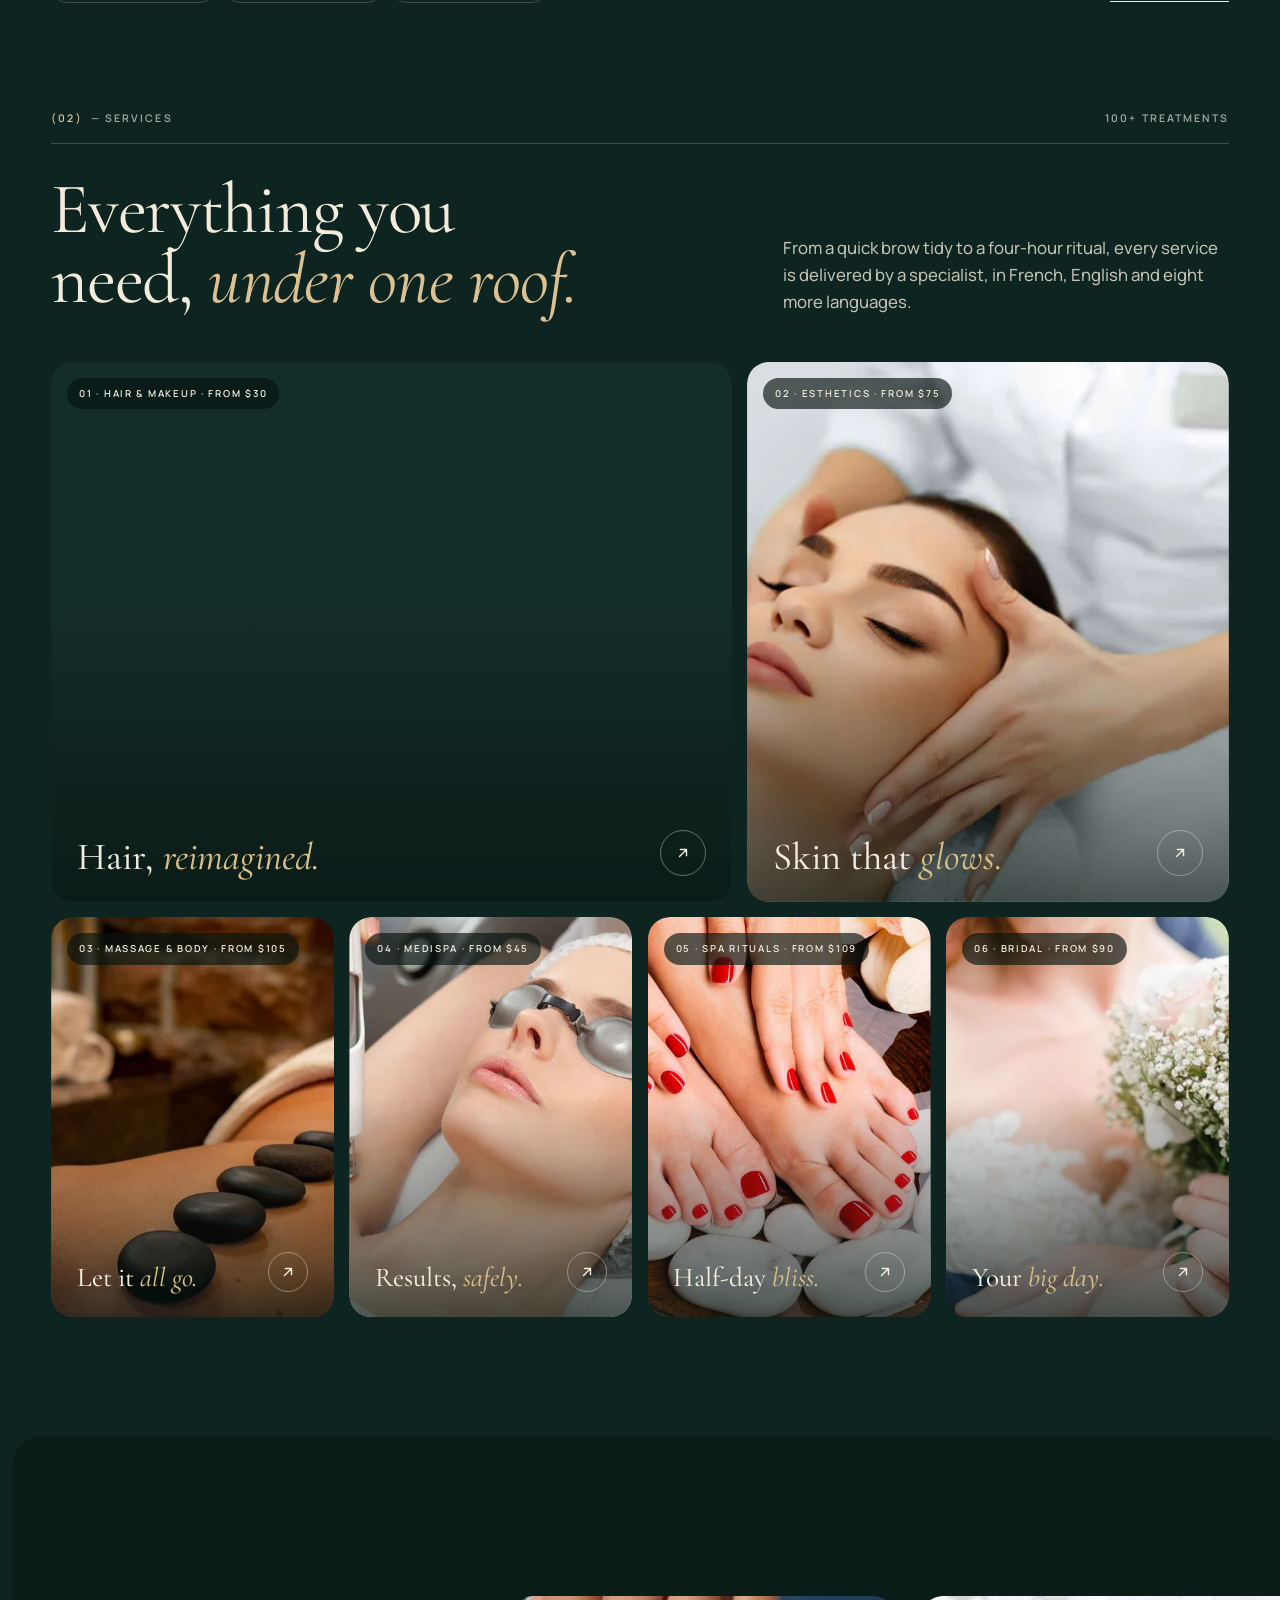
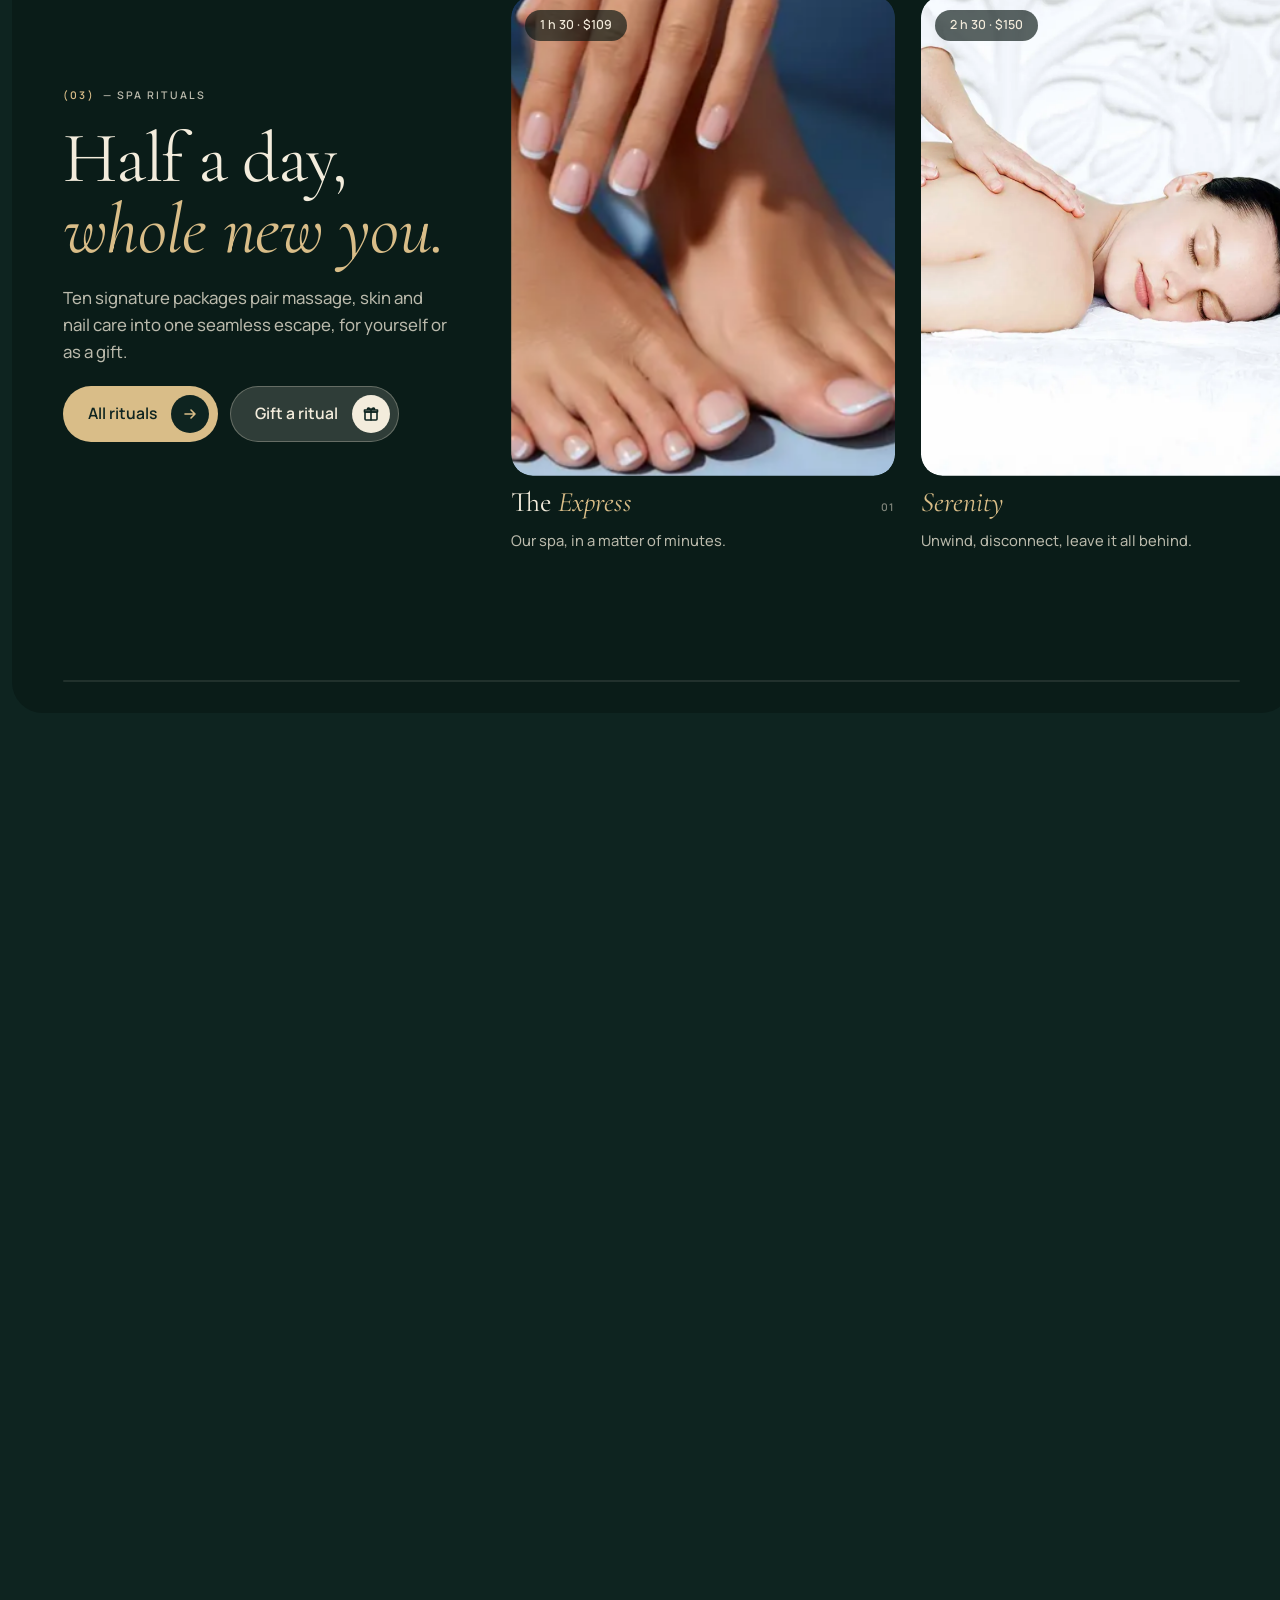
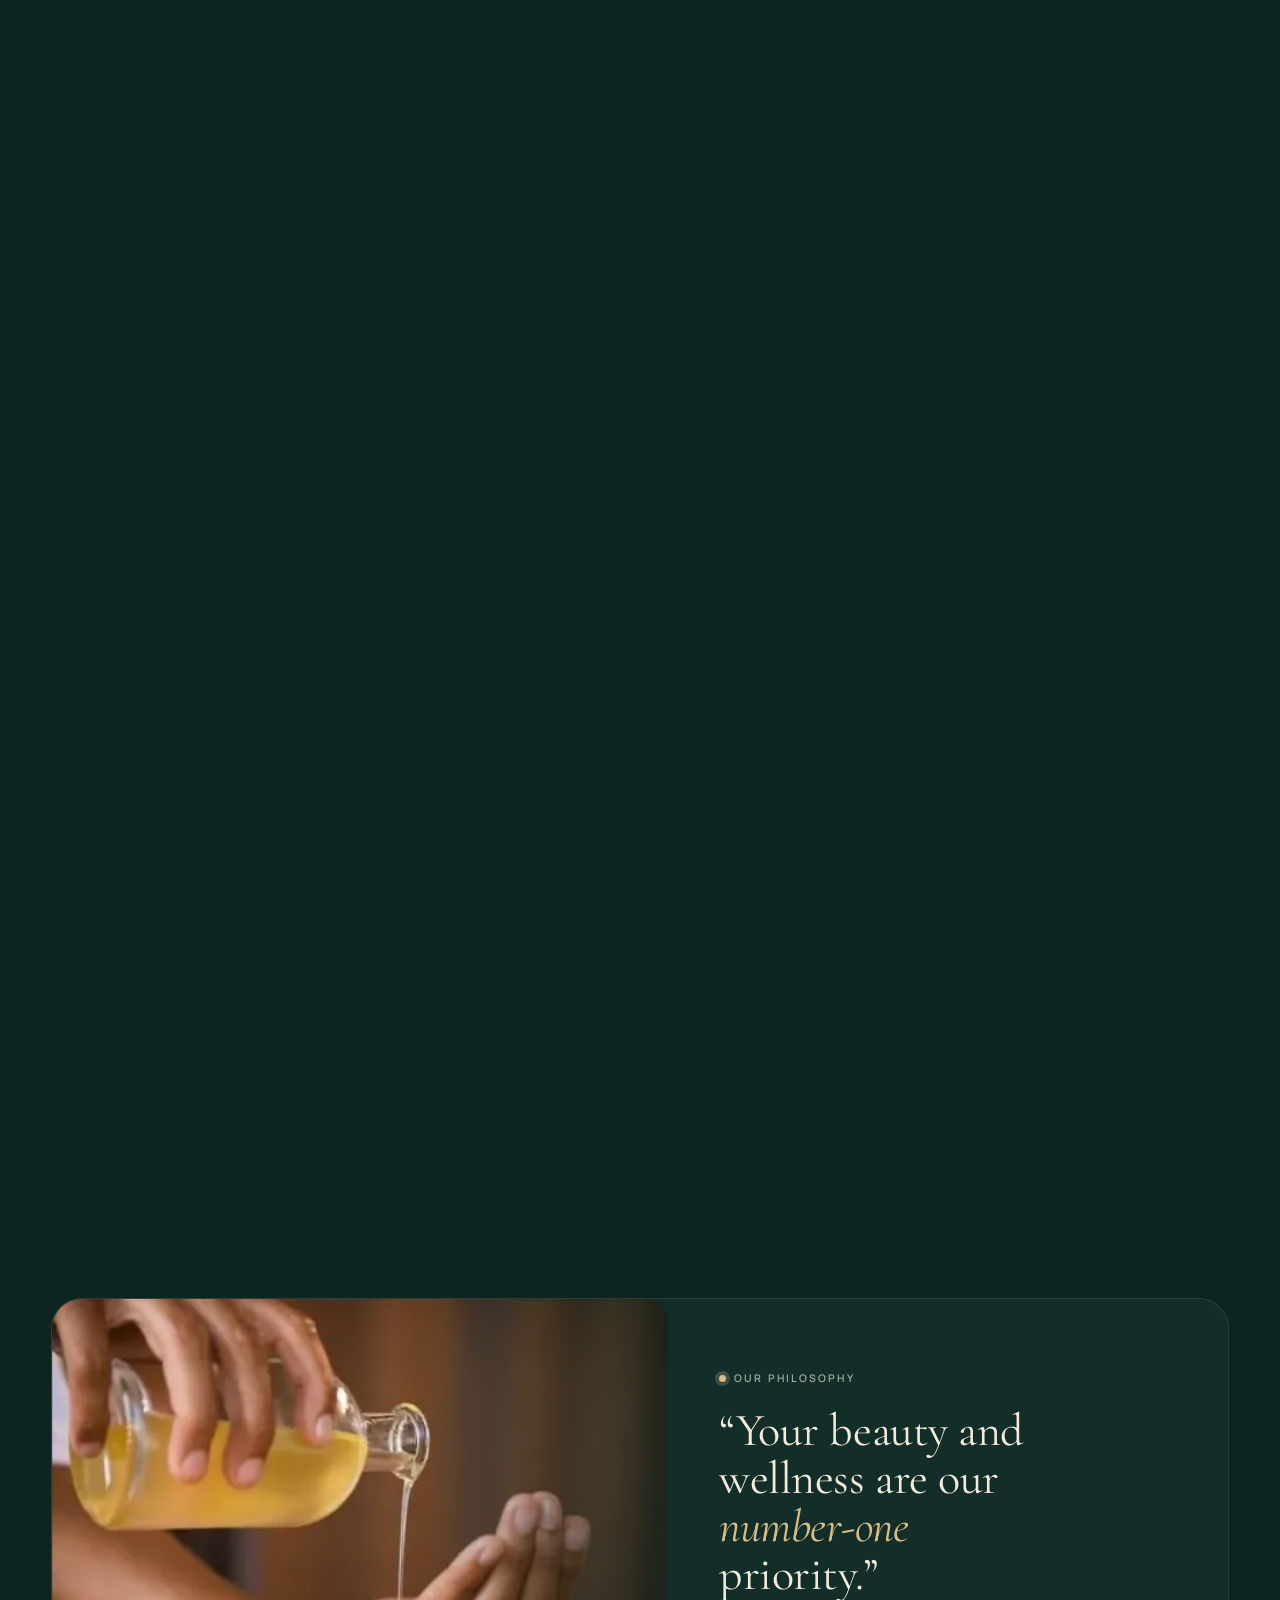
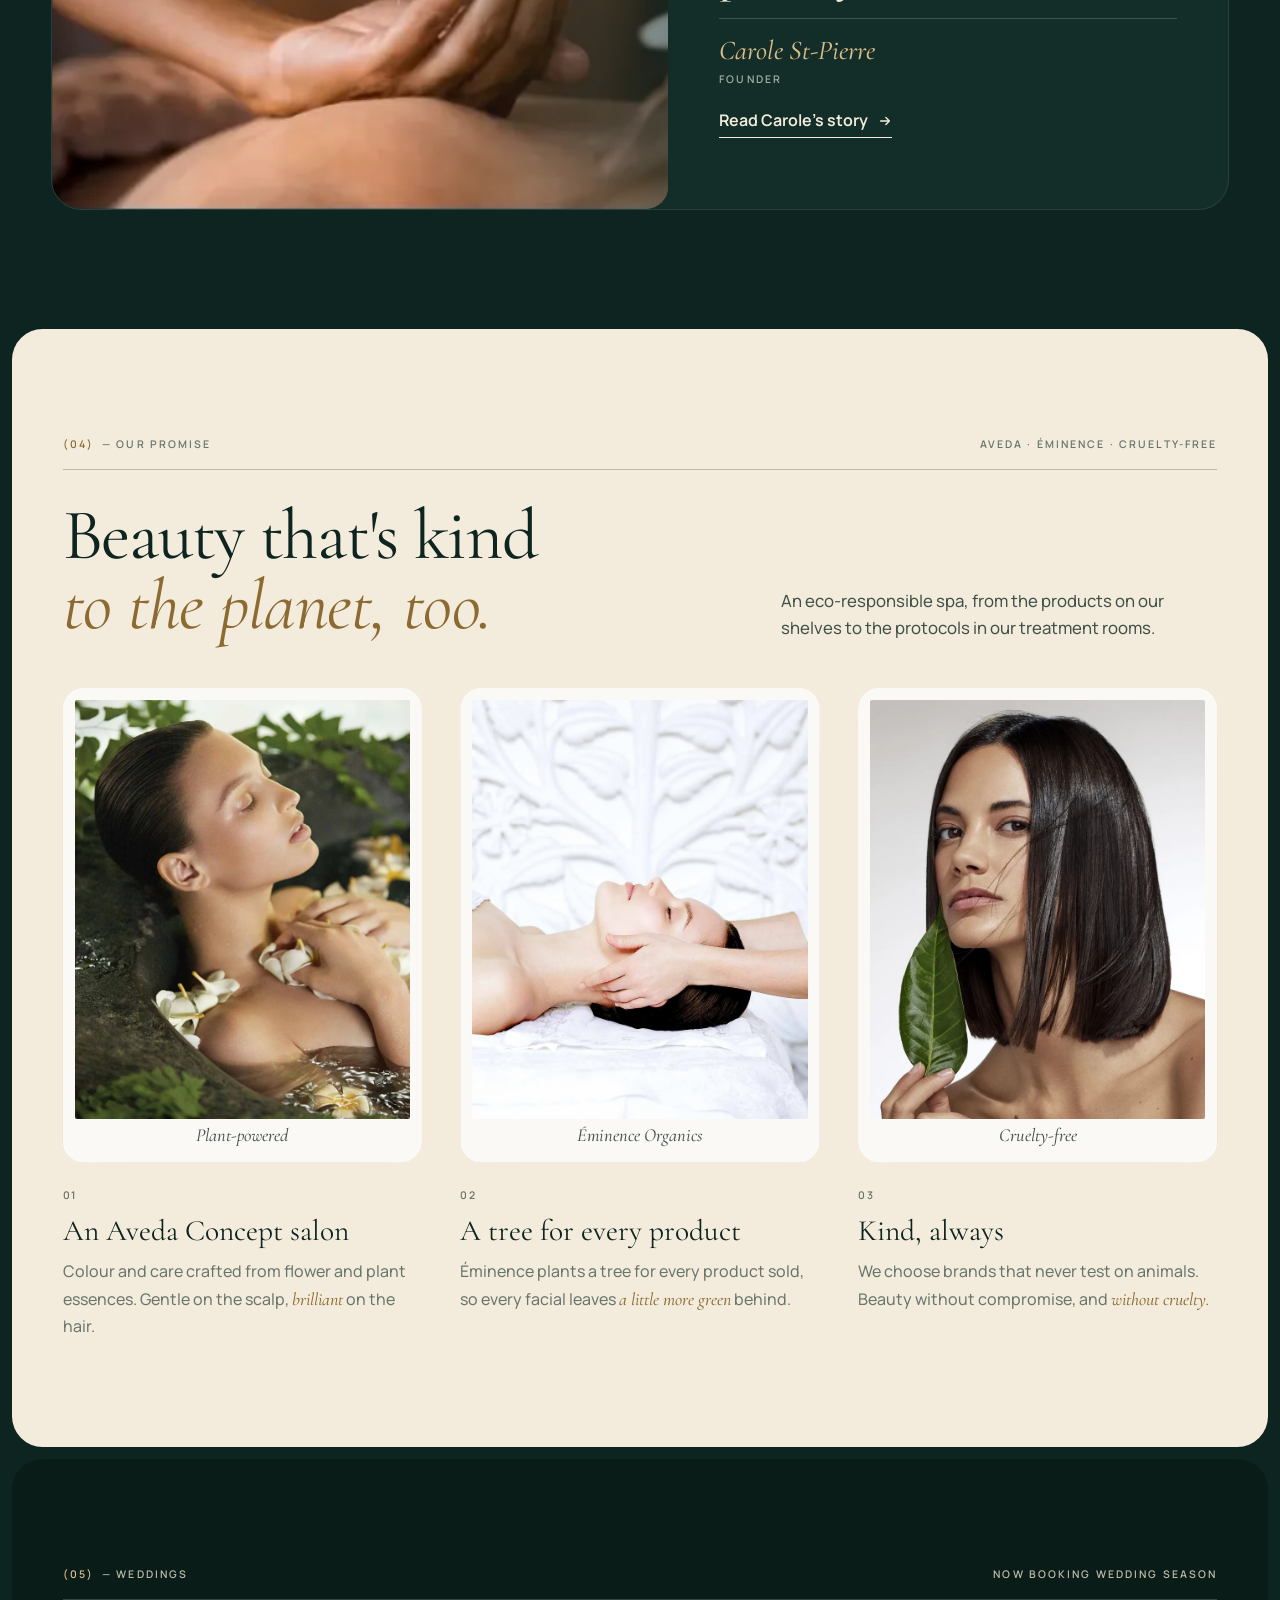
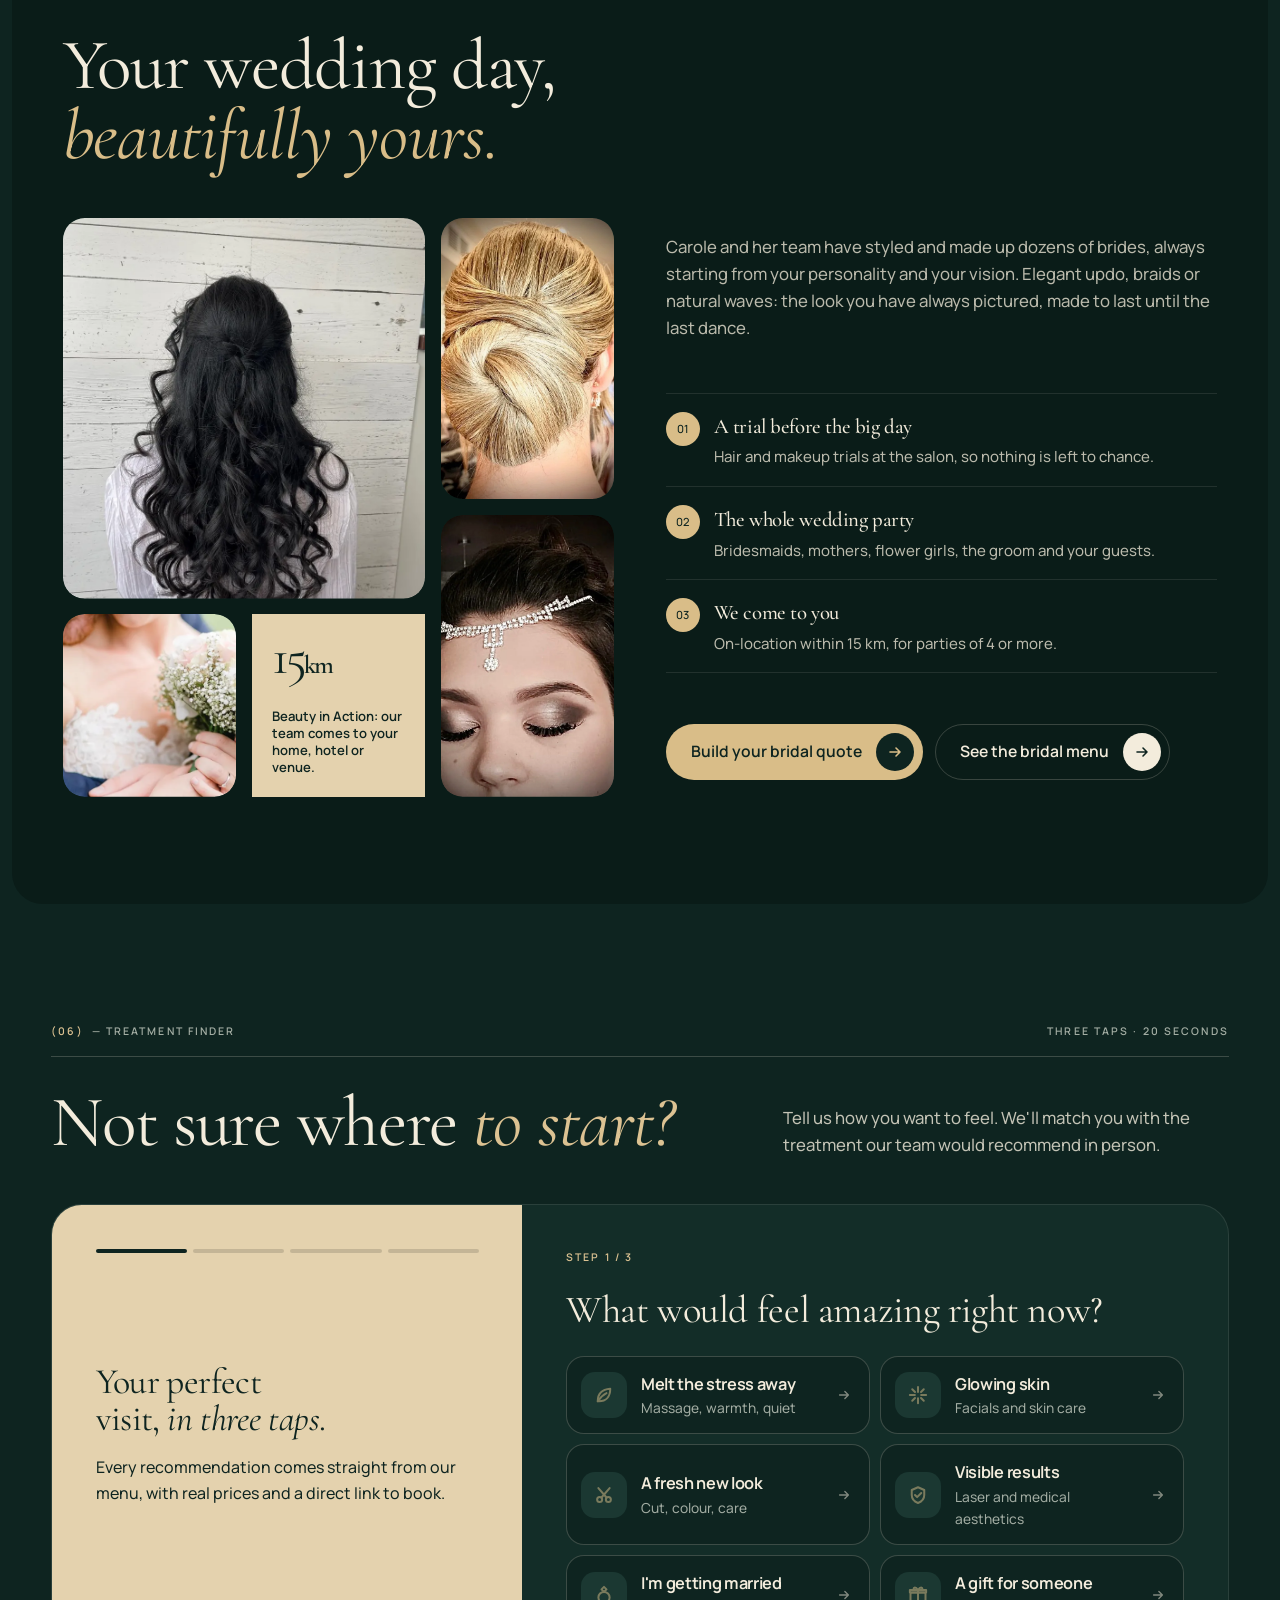
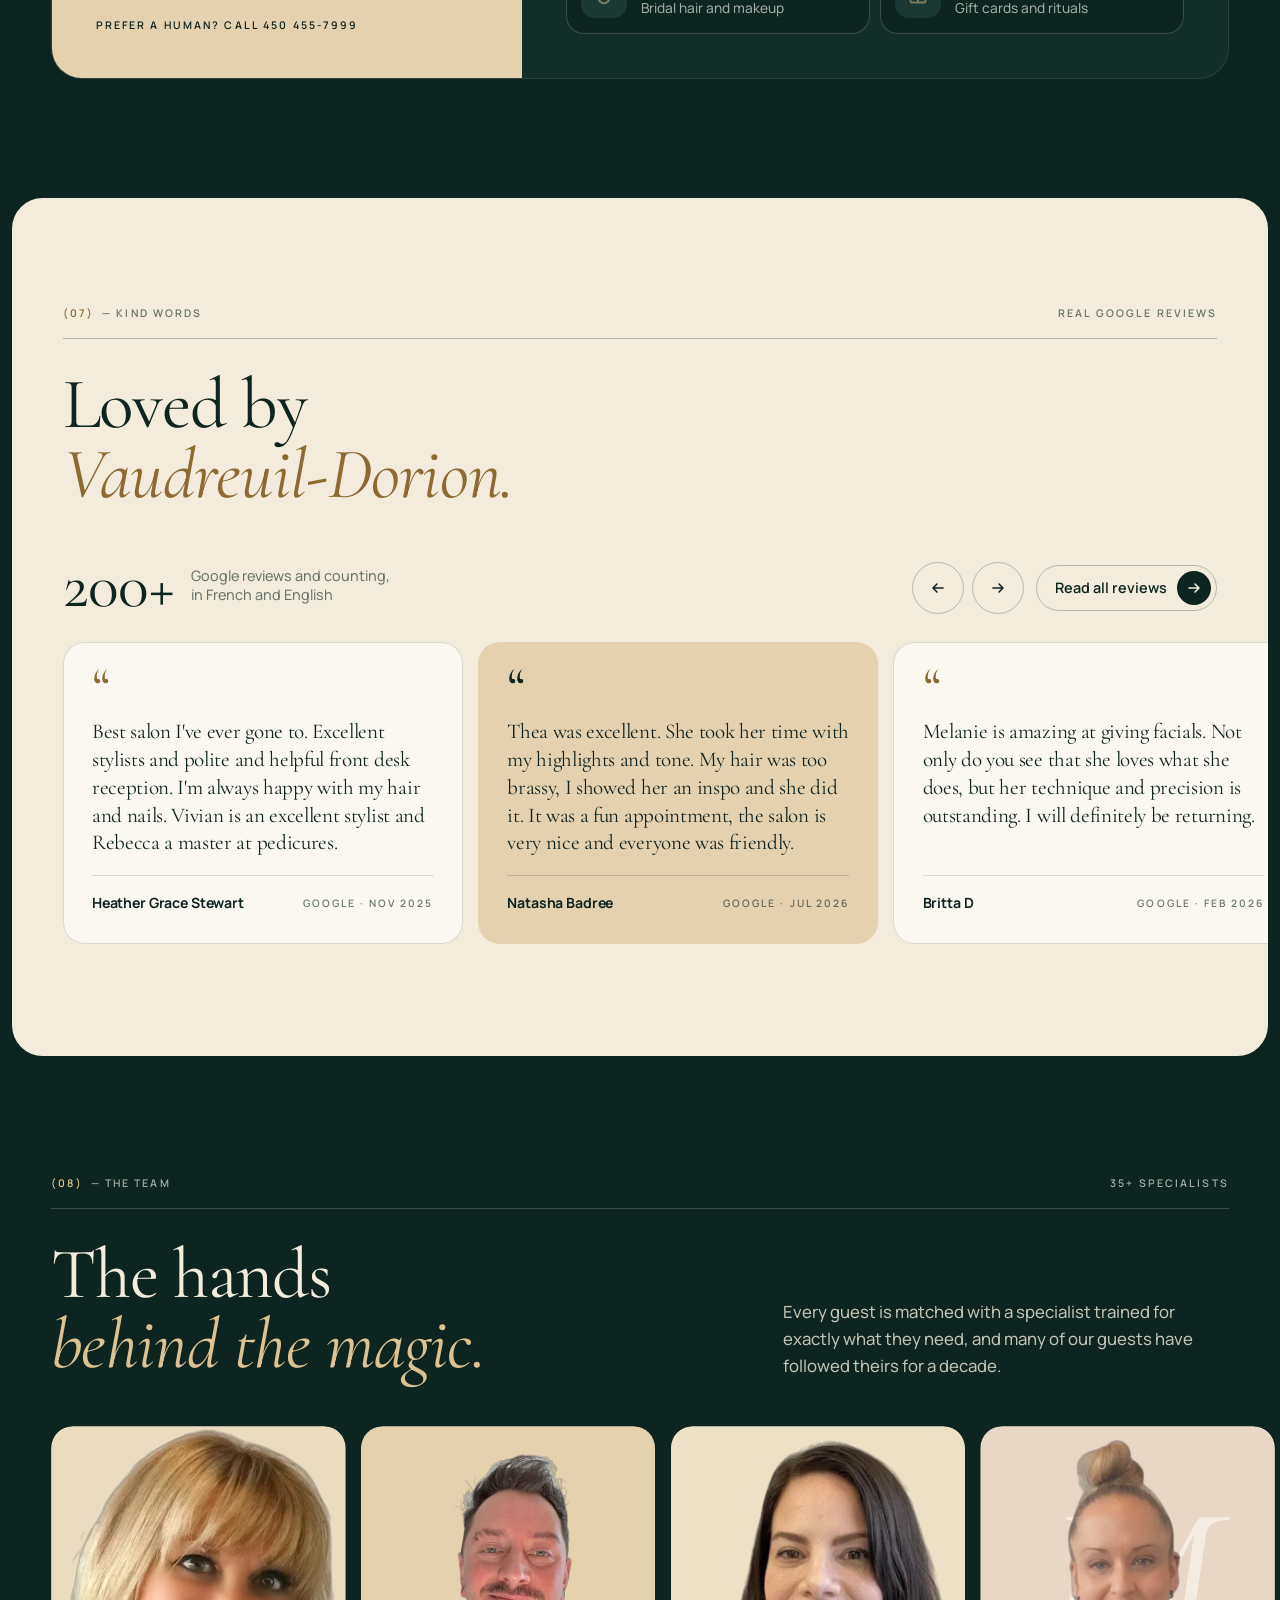
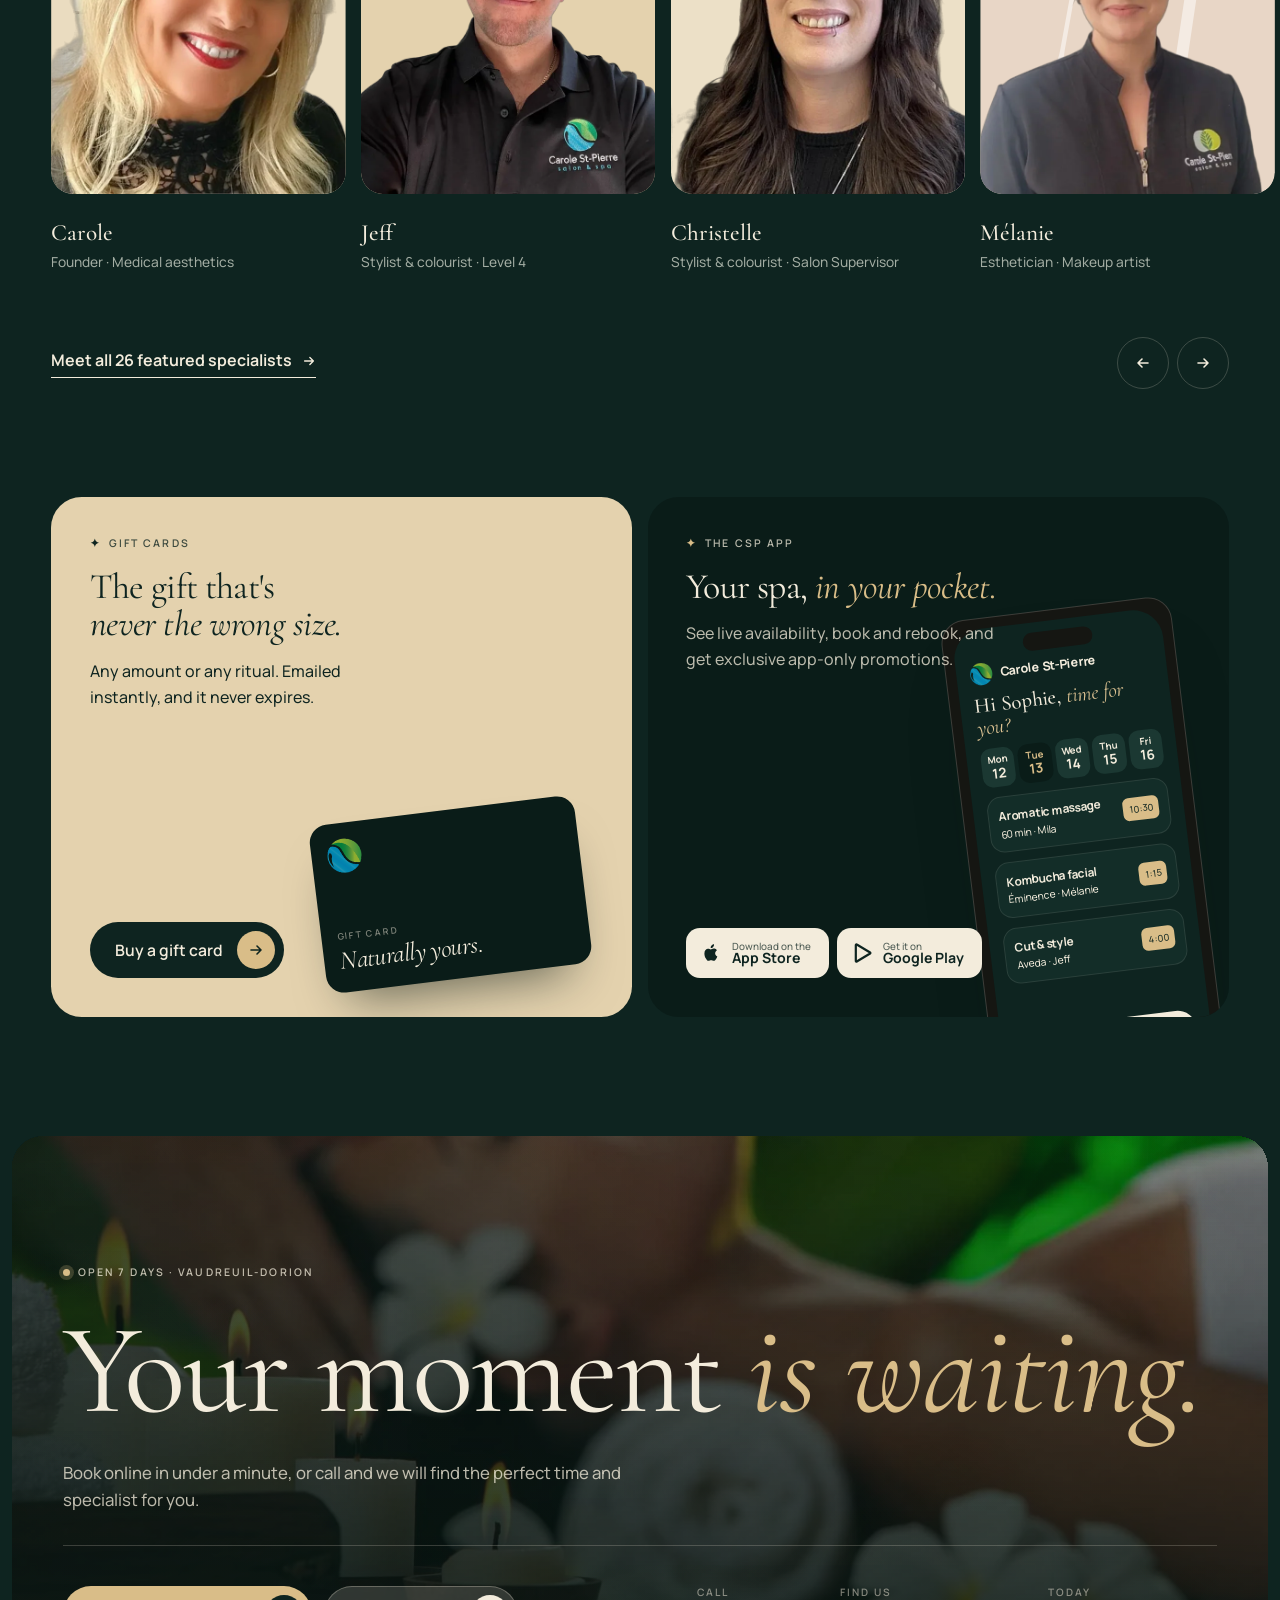
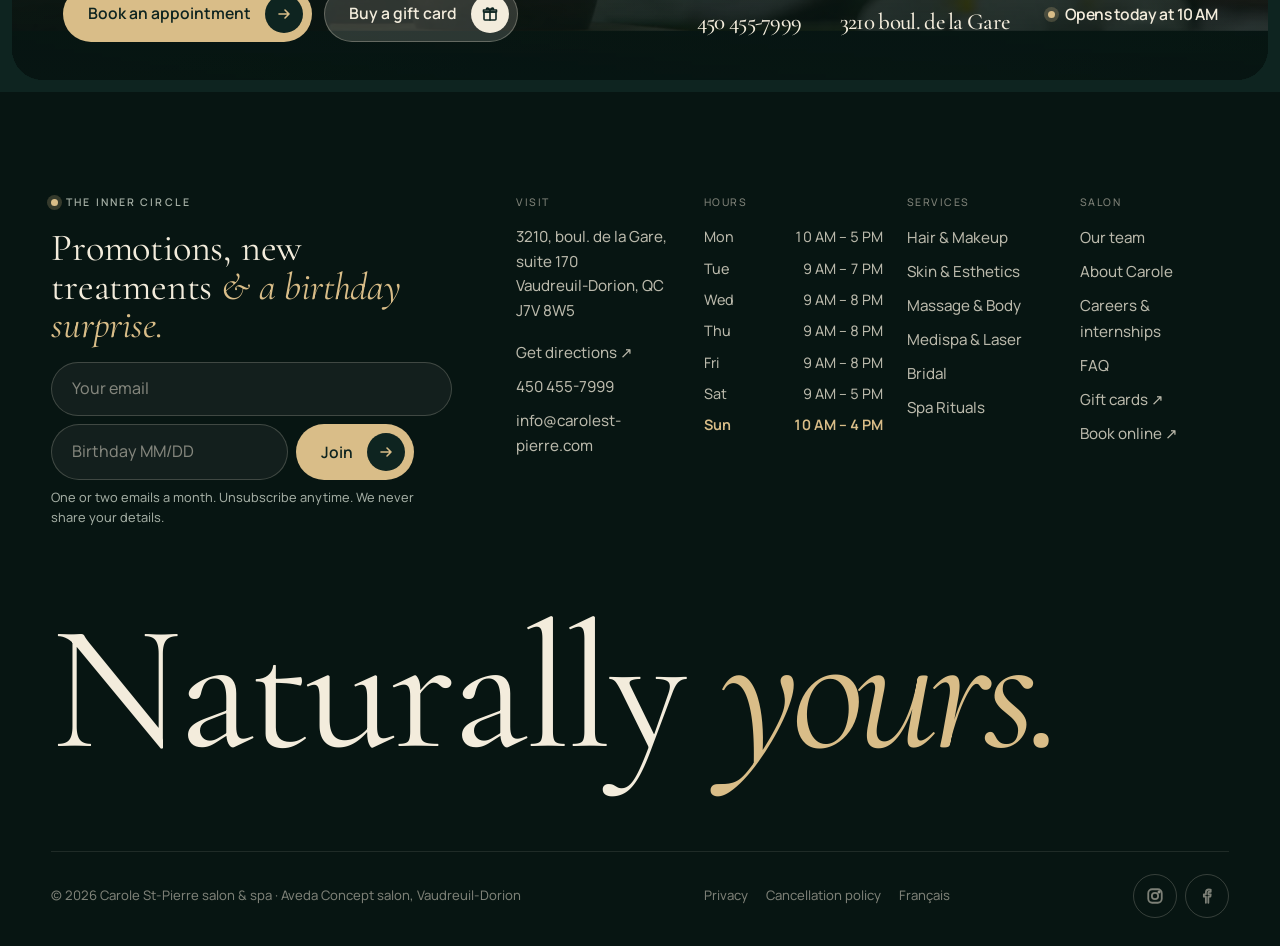
==== commit 0082a263: "Home page: fewer repeats, no duplicate photo strip, two ivory pauses - Hero intro no longer restates" ====
--- a/index.html
+++ b/index.html
@@ -19,7 +19,7 @@
 <link rel="preload" href="assets/fonts/cormorant-garamond-normal-latin.woff2" as="font" type="font/woff2" crossorigin>
 <link rel="preload" href="assets/fonts/cormorant-garamond-italic-latin.woff2" as="font" type="font/woff2" crossorigin>
 <link rel="stylesheet" href="assets/css/fonts.css?v=28b0ab2d">
-<link rel="stylesheet" href="assets/css/main.css?v=53fa2d00">
+<link rel="stylesheet" href="assets/css/main.css?v=9b607e11">
 <script>document.documentElement.classList.replace("no-js","js");if("scrollRestoration"in history)history.scrollRestoration="manual";try{if(sessionStorage.getItem("csp-pt")==="1"&&!matchMedia("(prefers-reduced-motion: reduce)").matches)document.documentElement.classList.add("pt-enter")}catch(e){}</script>
 <script type="application/ld+json">{"@context": "https://schema.org", "@type": ["BeautySalon", "DaySpa", "HairSalon"], "name": "Carole St-Pierre salon & spa", "url": "https://www.carolest-pierre.com", "telephone": "+1-450-455-7999", "email": "info@carolest-pierre.com", "image": "https://www.carolest-pierre.com/assets/img/ritual-scalp.webp", "logo": "https://www.carolest-pierre.com/assets/img/logo-mark.png", "priceRange": "$$", "address": {"@type": "PostalAddress", "streetAddress": "3210 boul. de la Gare, suite 170", "addressLocality": "Vaudreuil-Dorion", "addressRegion": "QC", "postalCode": "J7V 8W5", "addressCountry": "CA"}, "openingHoursSpecification": [{"@type": "OpeningHoursSpecification", "dayOfWeek": "Monday", "opens": "10:00", "closes": "17:00"}, {"@type": "OpeningHoursSpecification", "dayOfWeek": "Tuesday", "opens": "09:00", "closes": "19:00"}, {"@type": "OpeningHoursSpecification", "dayOfWeek": "Wednesday", "opens": "09:00", "closes": "20:00"}, {"@type": "OpeningHoursSpecification", "dayOfWeek": "Thursday", "opens": "09:00", "closes": "20:00"}, {"@type": "OpeningHoursSpecification", "dayOfWeek": "Friday", "opens": "09:00", "closes": "20:00"}, {"@type": "OpeningHoursSpecification", "dayOfWeek": "Saturday", "opens": "09:00", "closes": "17:00"}, {"@type": "OpeningHoursSpecification", "dayOfWeek": "Sunday", "opens": "10:00", "closes": "16:00"}], "sameAs": ["https://www.instagram.com/carolestpierre.salonspa/", "https://www.facebook.com/profile.php?id=61553709430803"], "founder": {"@type": "Person", "name": "Carole St-Pierre"}}</script>
 <script type="speculationrules">{"prefetch":[{"where":{"and":[{"selector_matches":"a[href$='.html'], a[href*='.html#']"},{"not":{"selector_matches":"[target=_blank]"}}]},"eagerness":"moderate"}]}</script>
@@ -79,7 +79,7 @@
     <div class="hx-copy">
       <span class="eyebrow" data-reveal="fade"><span class="dot"></span> Aveda Concept salon &amp; eco-spa · Vaudreuil-Dorion</span>
       <h1 class="hx-title" data-split><span class="ln">Naturally</span><span class="ln"><em>yours.</em></span></h1>
-      <p class="hx-lead" data-reveal style="--d:.5s">Hair, skin, massage, medical aesthetics and bridal, under one roof and open 7 days. More than 100 treatments by 35+ specialists, with Aveda and Éminence organics.</p>
+      <p class="hx-lead" data-reveal style="--d:.5s">Hair, skin, massage, medical aesthetics and bridal care, made with Aveda and Éminence plant-based organics.</p>
       <div class="btn-row" data-reveal style="--d:.6s"><a class="btn btn--lime" href="https://carolestpierre.zenoti.com/webstoreNew/services" target="_blank" rel="noopener">Book an appointment <span class="ic"><svg class="" viewBox="0 0 16 16" fill="none" stroke="currentColor" stroke-width="1.6" stroke-linecap="round" stroke-linejoin="round" aria-hidden="true"><path d="M3 8h10M9 4l4 4-4 4"/></svg></span></a><a class="btn btn--ghost" href="#finder">Find my treatment <span class="ic"><svg class="" viewBox="0 0 16 16" fill="none" stroke="currentColor" stroke-width="1.6" stroke-linecap="round" stroke-linejoin="round" aria-hidden="true"><path d="M3 8h10M9 4l4 4-4 4"/></svg></span></a></div>
       <div class="hx-proof" data-reveal style="--d:.7s"><span class="avs"><span class="av" style="--bd:var(--sage)"><img src="assets/img/cut/team-carole.webp" width="640" height="800" alt="" loading="lazy" decoding="async"></span><span class="av" style="--bd:var(--sand-soft)"><img src="assets/img/cut/team-christelle.webp" width="640" height="800" alt="" loading="lazy" decoding="async"></span><span class="av" style="--bd:var(--sage-soft)"><img src="assets/img/cut/team-jeff.webp" width="640" height="800" alt="" loading="lazy" decoding="async"></span><span class="av" style="--bd:var(--blush)"><img src="assets/img/cut/team-melanie.webp" width="640" height="800" alt="" loading="lazy" decoding="async"></span></span><span><strong>200+ Google reviews</strong><span class="status" data-open-status="short"></span></span></div>
     </div>
@@ -186,14 +186,14 @@
       <div class="phil-copy">
         <span class="eyebrow" data-reveal="fade"><span class="dot"></span> Our philosophy</span>
         <blockquote class="phil-quote" data-split><span class="ln">“Your beauty and</span><span class="ln">wellness are our</span><span class="ln"><em>number-one</em></span><span class="ln">priority.”</span></blockquote>
-        <div class="phil-sign" data-reveal style="--d:.2s"><span class="phil-sig">Carole St-Pierre</span><span class="mono">Founder · 45+ years of care</span></div>
+        <div class="phil-sign" data-reveal style="--d:.2s"><span class="phil-sig">Carole St-Pierre</span><span class="mono">Founder</span></div>
         <a class="link-arrow" href="about.html" data-reveal style="--d:.3s">Read Carole's story <svg class="" viewBox="0 0 16 16" fill="none" stroke="currentColor" stroke-width="1.6" stroke-linecap="round" stroke-linejoin="round" aria-hidden="true"><path d="M3 8h10M9 4l4 4-4 4"/></svg></a>
       </div>
     </div>
   </div>
 </section>
-<section class="section" id="promise">
-  <div class="container">
+<section class="frame is-ivory" id="promise">
+  <div class="container section">
     <div class="sec-head">
   <div class="sec-rule" data-reveal="fade"><span class="eyebrow"><span class="num">(04)</span> — Our promise</span><span class="eyebrow hide-sm">Aveda · Éminence · Cruelty-free</span></div>
   <div class="sec-title"><h2 class="h2" data-split>Beauty that's kind <em class='accent'>to the planet, too.</em></h2><p class="lead" data-reveal>An eco-responsible spa, from the products on our shelves to the protocols in our treatment rooms.</p></div>
@@ -292,10 +292,7 @@
     </div>
   </div>
 </section>
-<section class="ribbon" aria-hidden="true">
-  <div class="ribbon-track"><figure class="rb rb--w"><img src="assets/img/hair-styling.webp" srcset="assets/img/hair-styling-800.webp 800w, assets/img/hair-styling.webp 1700w" sizes="40vw" width="1700" height="1107" alt="" loading="lazy" decoding="async"></figure><figure class="rb rb--t"><img src="assets/img/facial-hands.webp" srcset="assets/img/facial-hands-800.webp 800w, assets/img/facial-hands.webp 1600w" sizes="40vw" width="1600" height="1067" alt="" loading="lazy" decoding="async"></figure><figure class="rb rb--w"><img src="assets/img/hot-stones.webp" srcset="assets/img/hot-stones-800.webp 800w, assets/img/hot-stones.webp 1600w" sizes="40vw" width="1600" height="1067" alt="" loading="lazy" decoding="async"></figure><figure class="rb rb--w"><img src="assets/img/bridal-curls.webp" srcset="assets/img/bridal-curls-800.webp 800w, assets/img/bridal-curls.webp 1300w" sizes="40vw" width="1300" height="1733" alt="" loading="lazy" decoding="async"></figure><figure class="rb rb--t"><img src="assets/img/nails.webp" srcset="assets/img/nails-800.webp 800w, assets/img/nails.webp 1600w" sizes="40vw" width="1600" height="1111" alt="" loading="lazy" decoding="async"></figure><figure class="rb rb--w"><img src="assets/img/lashes.webp" srcset="assets/img/lashes-800.webp 800w, assets/img/lashes.webp 1359w" sizes="40vw" width="1359" height="1855" alt="" loading="lazy" decoding="async"></figure><figure class="rb rb--w"><img src="assets/img/ritual-scalp.webp" srcset="assets/img/ritual-scalp-800.webp 800w, assets/img/ritual-scalp.webp 1500w" sizes="40vw" width="1500" height="2001" alt="" loading="lazy" decoding="async"></figure><figure class="rb rb--t"><img src="assets/img/balneo.webp" srcset="assets/img/balneo-800.webp 800w, assets/img/balneo.webp 1700w" sizes="40vw" width="1700" height="956" alt="" loading="lazy" decoding="async"></figure><figure class="rb rb--w"><img src="assets/img/hair-styling.webp" srcset="assets/img/hair-styling-800.webp 800w, assets/img/hair-styling.webp 1700w" sizes="40vw" width="1700" height="1107" alt="" loading="lazy" decoding="async"></figure><figure class="rb rb--t"><img src="assets/img/facial-hands.webp" srcset="assets/img/facial-hands-800.webp 800w, assets/img/facial-hands.webp 1600w" sizes="40vw" width="1600" height="1067" alt="" loading="lazy" decoding="async"></figure><figure class="rb rb--w"><img src="assets/img/hot-stones.webp" srcset="assets/img/hot-stones-800.webp 800w, assets/img/hot-stones.webp 1600w" sizes="40vw" width="1600" height="1067" alt="" loading="lazy" decoding="async"></figure><figure class="rb rb--w"><img src="assets/img/bridal-curls.webp" srcset="assets/img/bridal-curls-800.webp 800w, assets/img/bridal-curls.webp 1300w" sizes="40vw" width="1300" height="1733" alt="" loading="lazy" decoding="async"></figure><figure class="rb rb--t"><img src="assets/img/nails.webp" srcset="assets/img/nails-800.webp 800w, assets/img/nails.webp 1600w" sizes="40vw" width="1600" height="1111" alt="" loading="lazy" decoding="async"></figure><figure class="rb rb--w"><img src="assets/img/lashes.webp" srcset="assets/img/lashes-800.webp 800w, assets/img/lashes.webp 1359w" sizes="40vw" width="1359" height="1855" alt="" loading="lazy" decoding="async"></figure><figure class="rb rb--w"><img src="assets/img/ritual-scalp.webp" srcset="assets/img/ritual-scalp-800.webp 800w, assets/img/ritual-scalp.webp 1500w" sizes="40vw" width="1500" height="2001" alt="" loading="lazy" decoding="async"></figure><figure class="rb rb--t"><img src="assets/img/balneo.webp" srcset="assets/img/balneo-800.webp 800w, assets/img/balneo.webp 1700w" sizes="40vw" width="1700" height="956" alt="" loading="lazy" decoding="async"></figure></div>
-</section>
-<section class="section is-paper2" id="reviews">
+<section class="frame section is-ivory" id="reviews">
   <div class="container">
     <div class="sec-head">
   <div class="sec-rule" data-reveal="fade"><span class="eyebrow"><span class="num">(07)</span> — Kind words</span><span class="eyebrow hide-sm">Real Google reviews</span></div>
--- a/assets/css/main.css
+++ b/assets/css/main.css
@@ -1640,3 +1640,11 @@
 @keyframes ping { from { transform: scale(1); opacity: 0.6; } to { transform: scale(2.8); opacity: 0; } }
 .is-off .marquee-track, .is-off .partners-track, .is-off .ribbon-track, .is-off .leaf, .is-off .hx-glow, .is-off .hx-spin, .is-off .hx-orb,
 .is-off .hx-breath-ring i, .is-off .dot--live::after, .menu:not(.is-open) .dot--live::after { animation-play-state: paused !important; }
+
+/* ---------- Ivory sections: a light pause between the dark ones ---------- */
+.is-ivory { background: #f3ecdc; color: var(--deep); --ink: var(--deep); --ink-2: var(--deep-2); --muted: var(--deep-3); --line: rgba(14, 36, 32, 0.14); --line-2: rgba(14, 36, 32, 0.26);
+  --paper: #f3ecdc; --paper-2: #fbf8f1; --paper-3: #e7dcc4; --leaf: #8c6a32; }
+.is-ivory .accent, .is-ivory .eyebrow .num { color: #8c6a32; }
+.is-ivory .review:not(.review--dark):not(.review--lime) { background: #fbf8f1; }
+.is-ivory .btn--ghost { --ic-bg: var(--deep); --ic-fg: #f3ecdc; }
+.is-ivory .round-btns button:hover { background: var(--deep); color: #f3ecdc; border-color: var(--deep); }
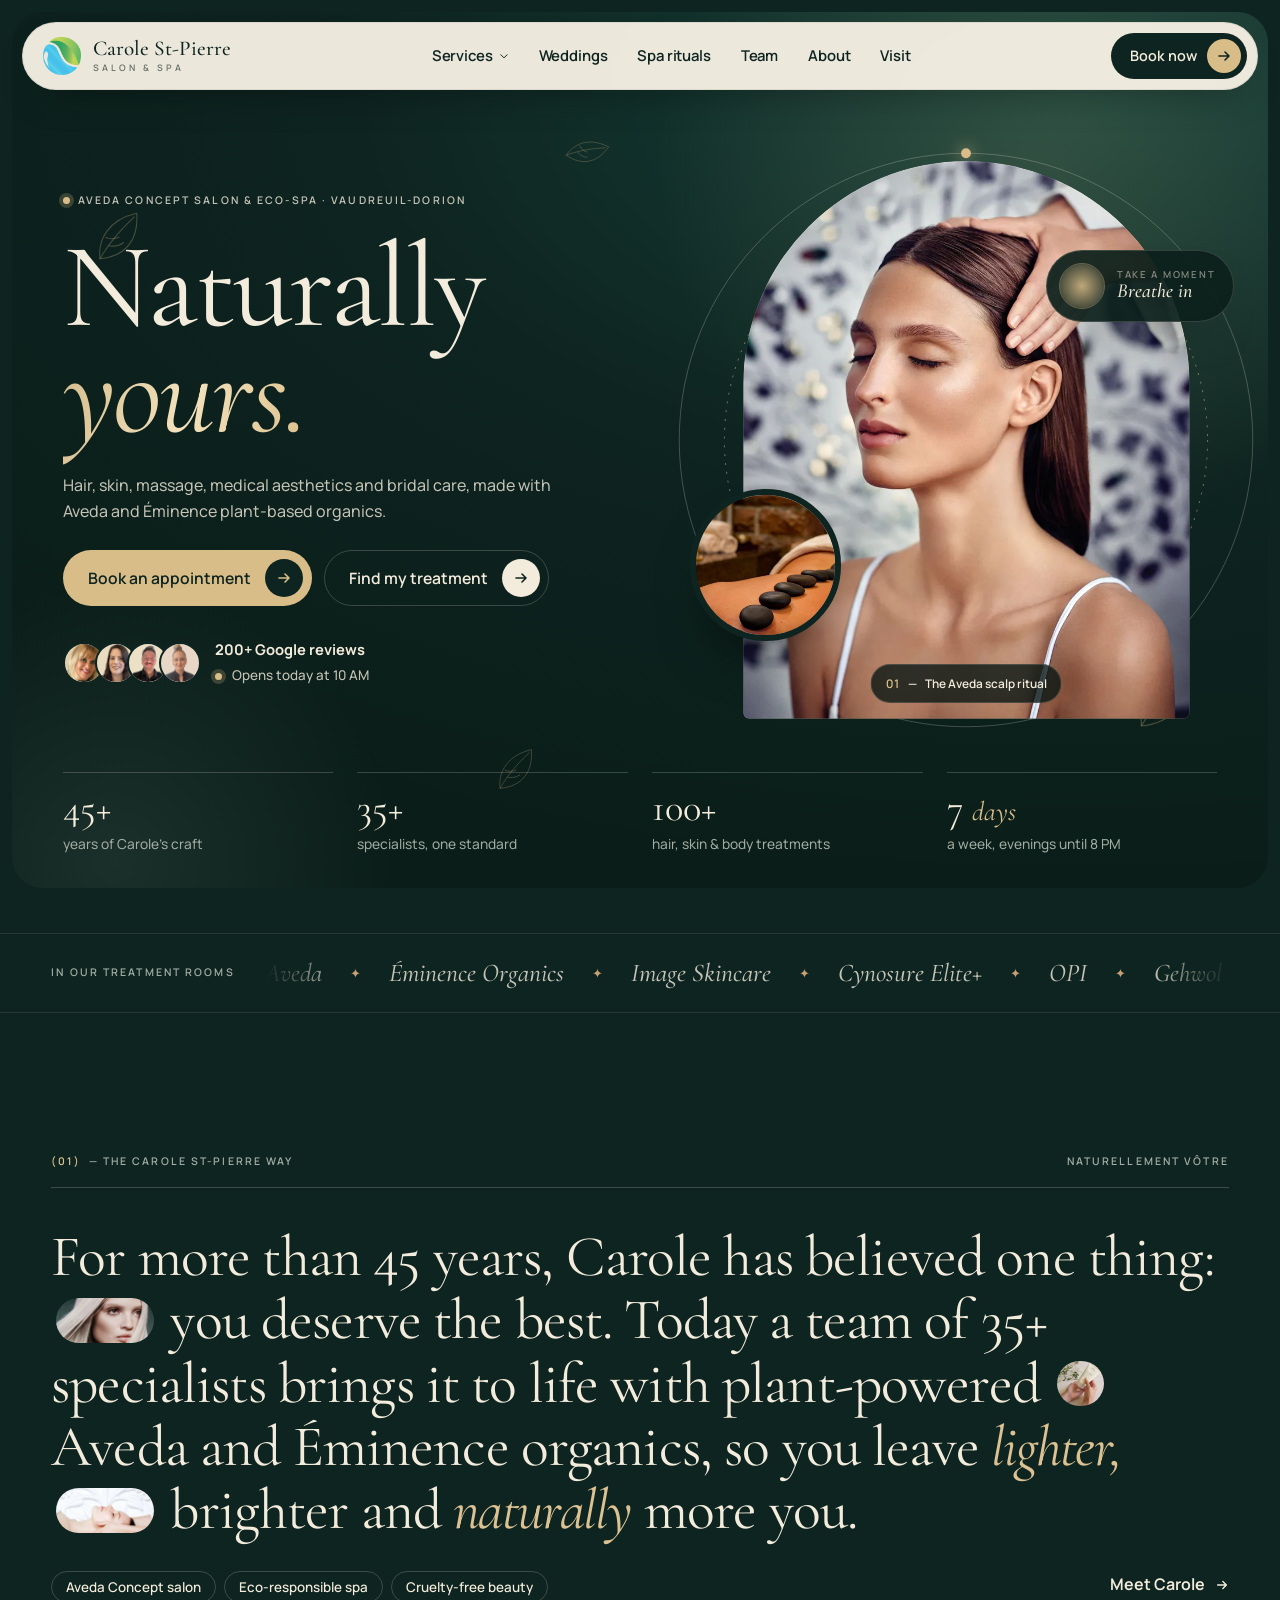
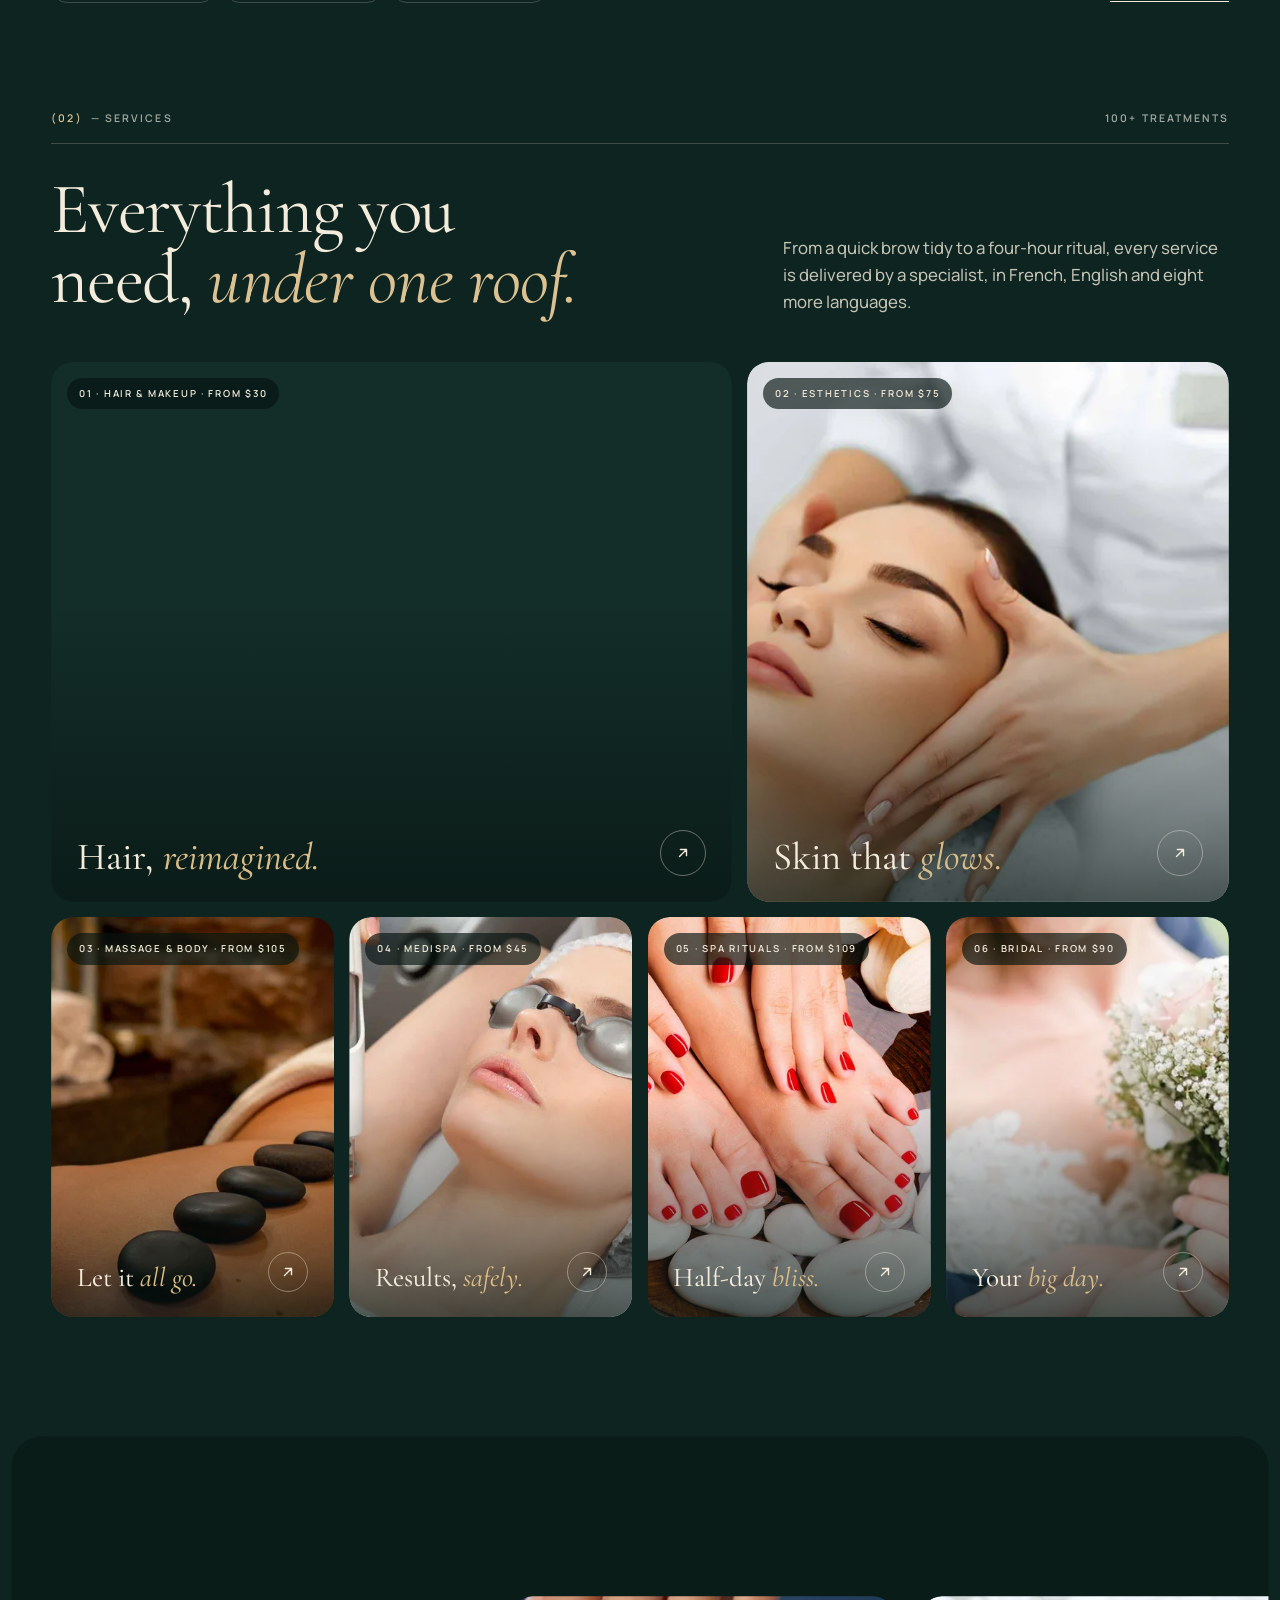
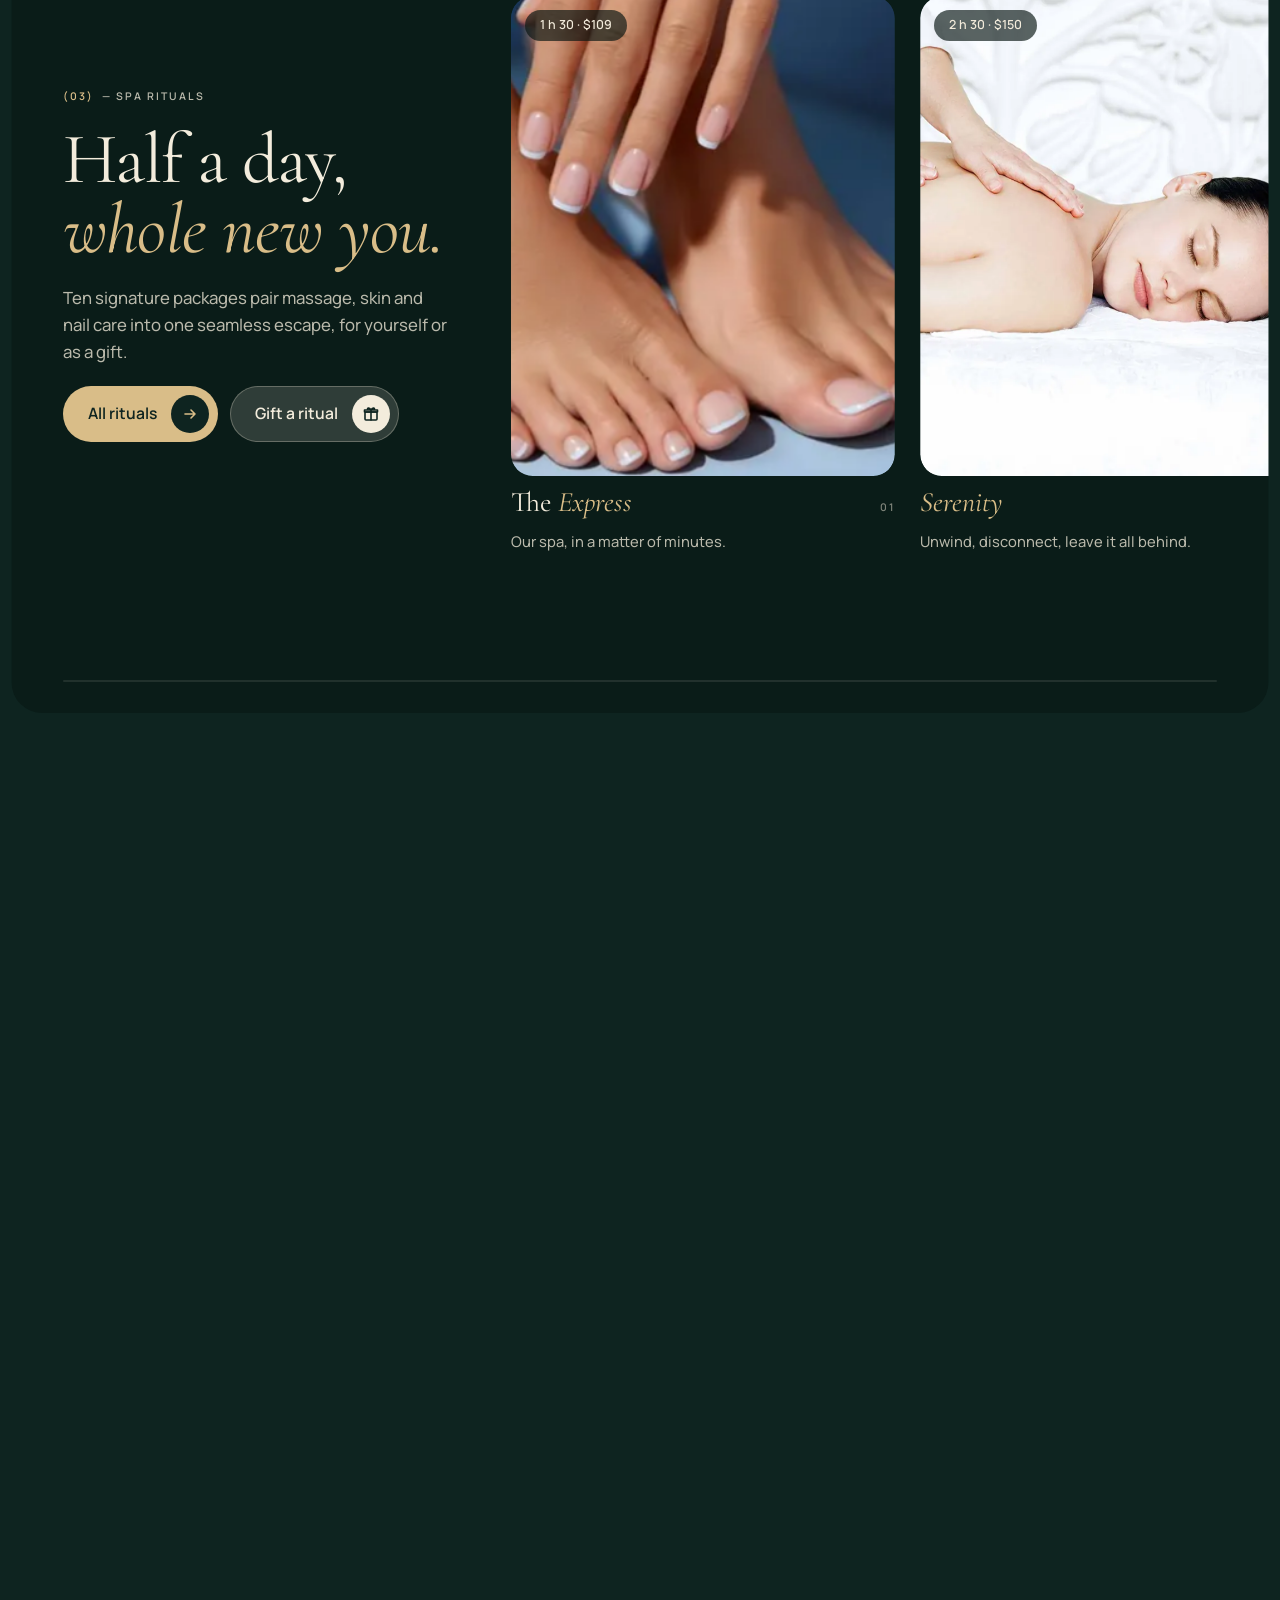
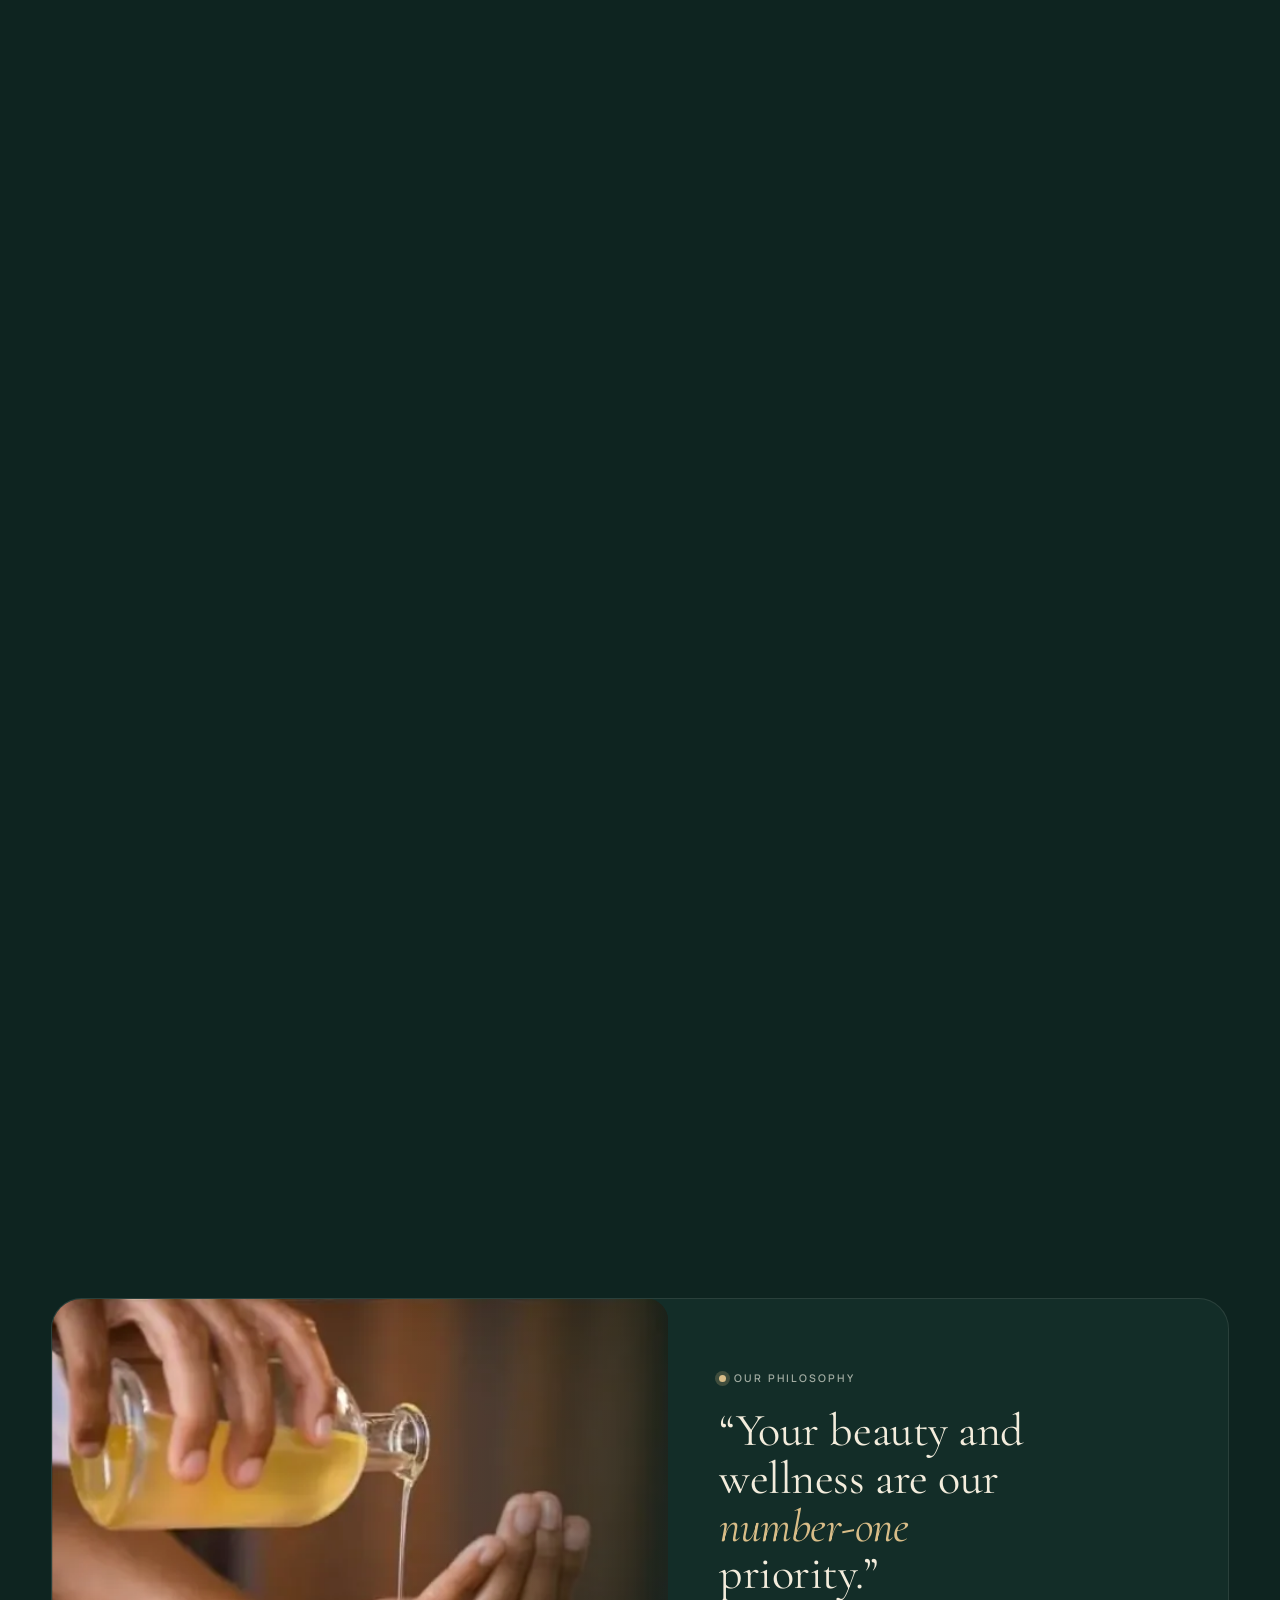
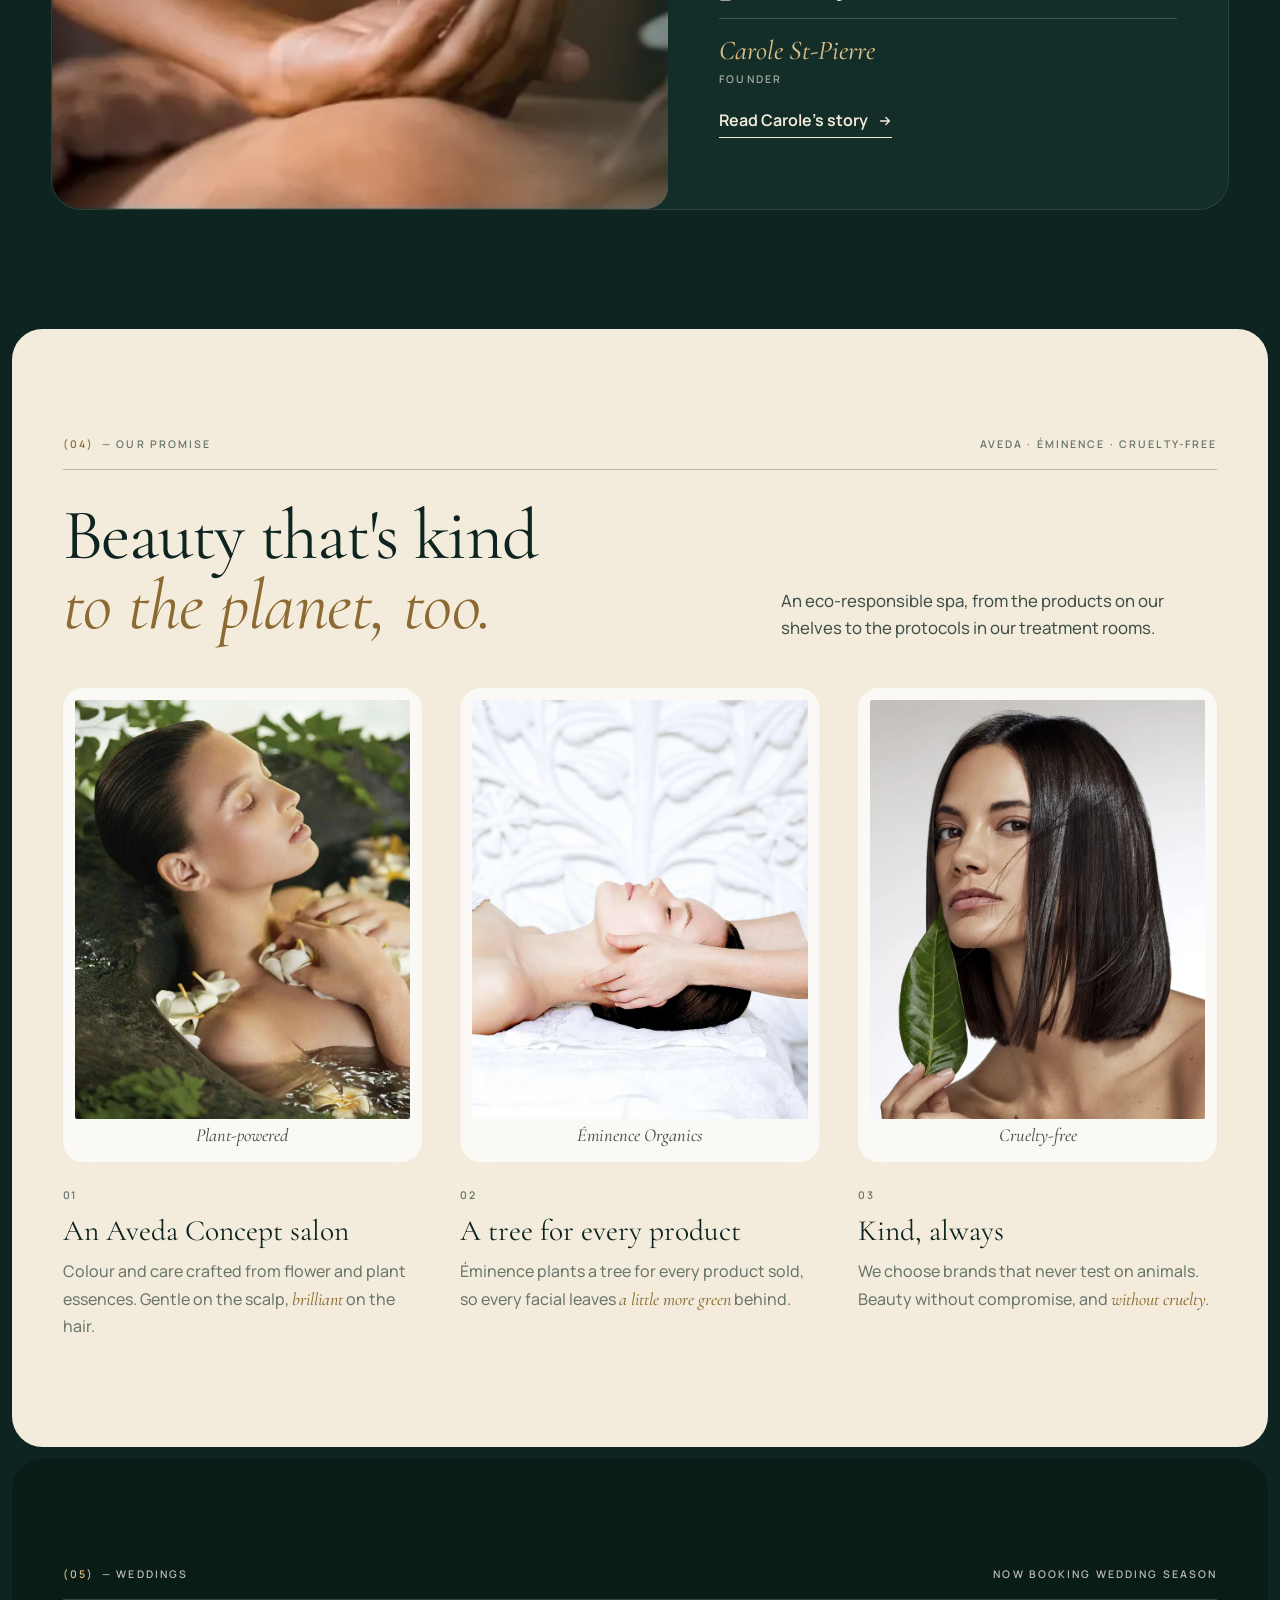
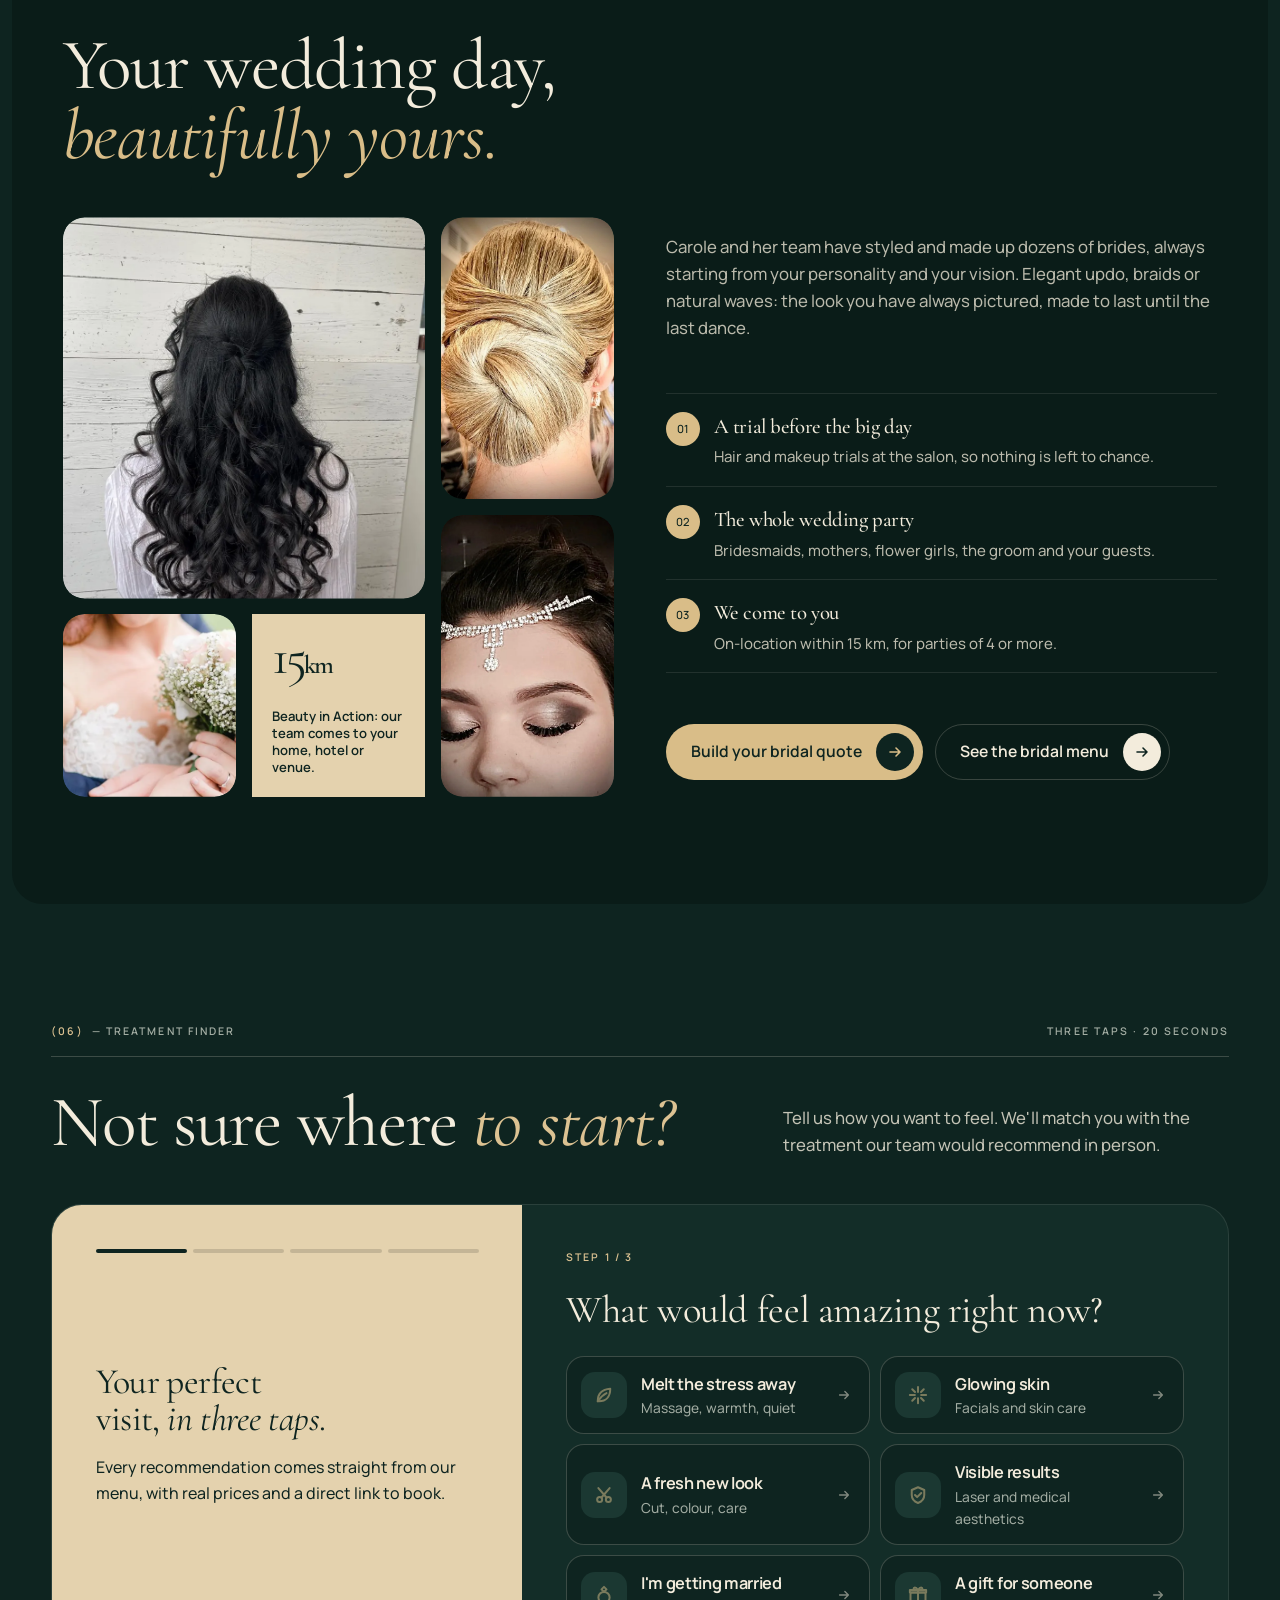
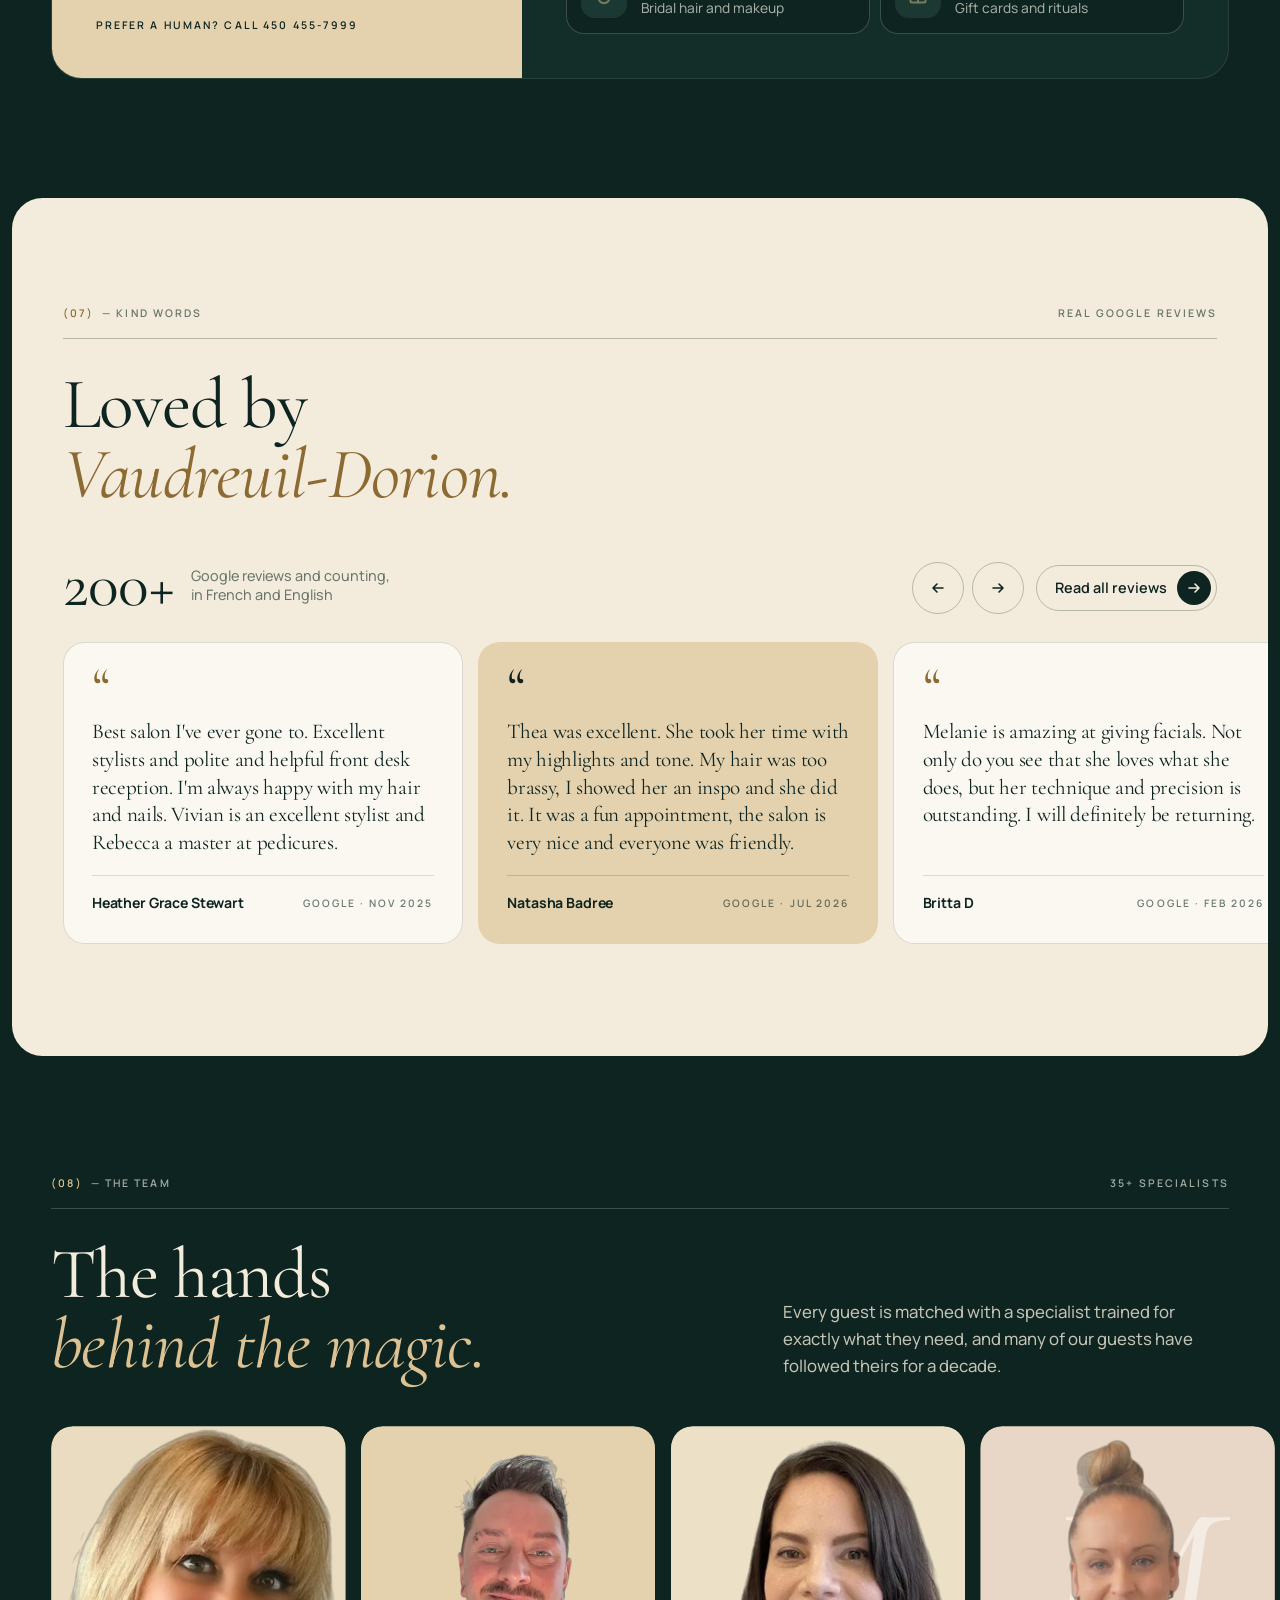
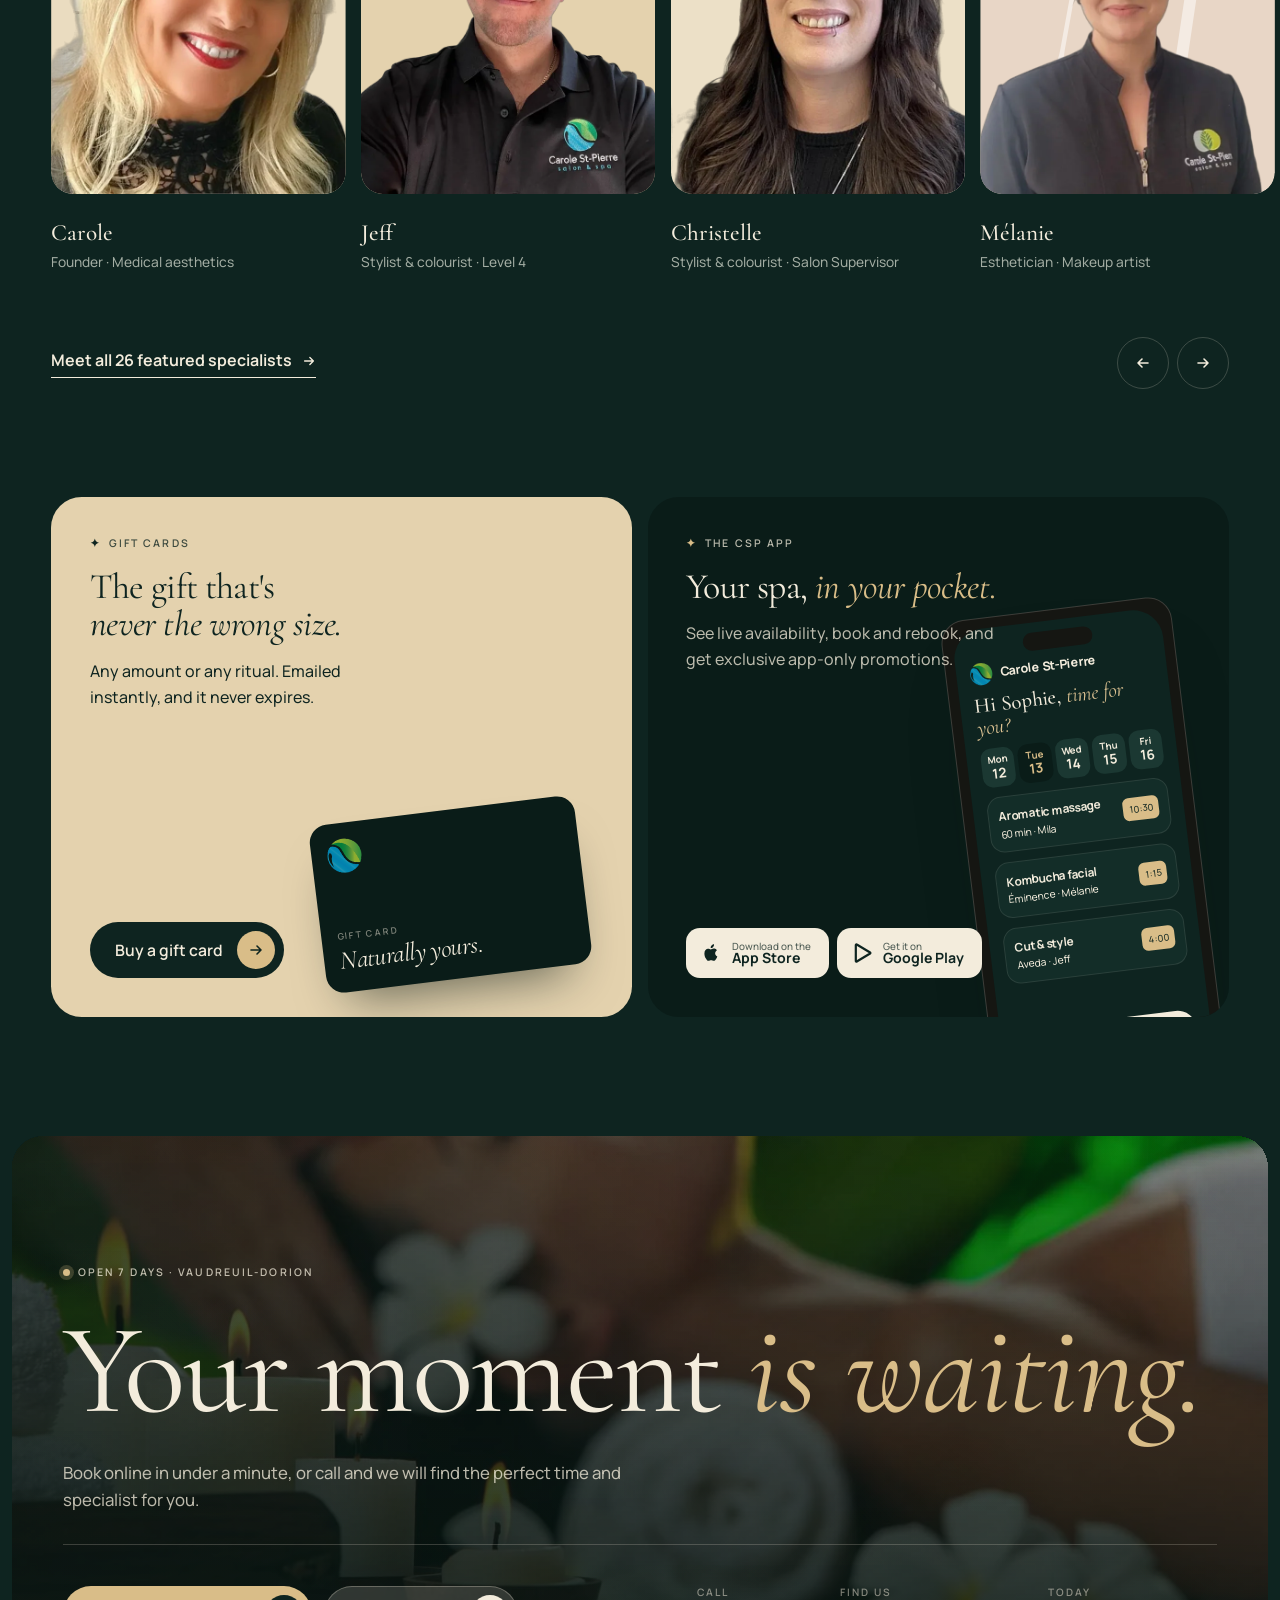
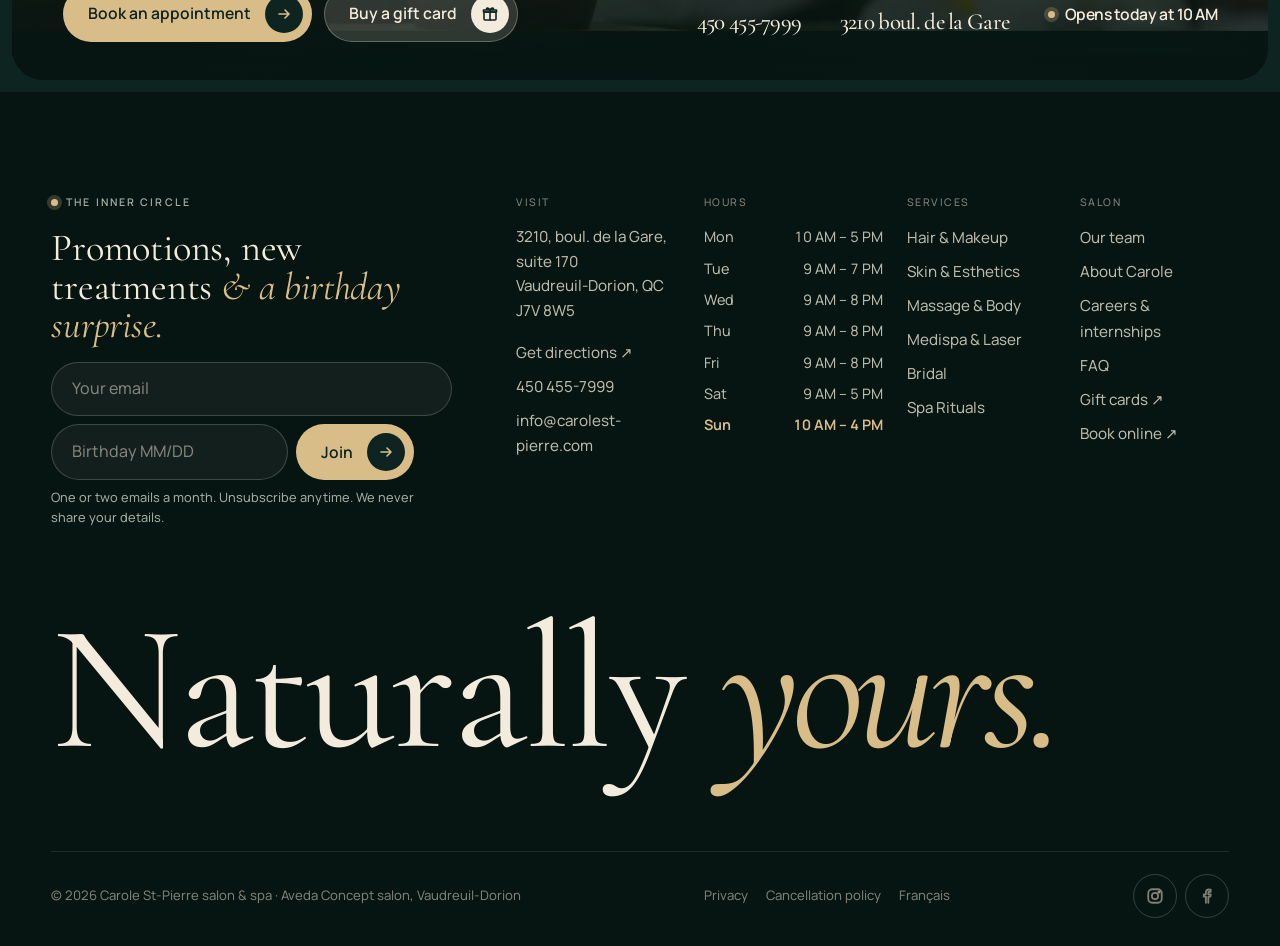
==== commit 42869536: "Fix hidden text above menu tabs, form hints and input checks - Phones: the sticky menu tabs painted " ====
--- a/index.html
+++ b/index.html
@@ -19,14 +19,14 @@
 <link rel="preload" href="assets/fonts/cormorant-garamond-normal-latin.woff2" as="font" type="font/woff2" crossorigin>
 <link rel="preload" href="assets/fonts/cormorant-garamond-italic-latin.woff2" as="font" type="font/woff2" crossorigin>
 <link rel="stylesheet" href="assets/css/fonts.css?v=28b0ab2d">
-<link rel="stylesheet" href="assets/css/main.css?v=9b607e11">
+<link rel="stylesheet" href="assets/css/main.css?v=43fe55c0">
 <script>document.documentElement.classList.replace("no-js","js");if("scrollRestoration"in history)history.scrollRestoration="manual";try{if(sessionStorage.getItem("csp-pt")==="1"&&!matchMedia("(prefers-reduced-motion: reduce)").matches)document.documentElement.classList.add("pt-enter")}catch(e){}</script>
 <script type="application/ld+json">{"@context": "https://schema.org", "@type": ["BeautySalon", "DaySpa", "HairSalon"], "name": "Carole St-Pierre salon & spa", "url": "https://www.carolest-pierre.com", "telephone": "+1-450-455-7999", "email": "info@carolest-pierre.com", "image": "https://www.carolest-pierre.com/assets/img/ritual-scalp.webp", "logo": "https://www.carolest-pierre.com/assets/img/logo-mark.png", "priceRange": "$$", "address": {"@type": "PostalAddress", "streetAddress": "3210 boul. de la Gare, suite 170", "addressLocality": "Vaudreuil-Dorion", "addressRegion": "QC", "postalCode": "J7V 8W5", "addressCountry": "CA"}, "openingHoursSpecification": [{"@type": "OpeningHoursSpecification", "dayOfWeek": "Monday", "opens": "10:00", "closes": "17:00"}, {"@type": "OpeningHoursSpecification", "dayOfWeek": "Tuesday", "opens": "09:00", "closes": "19:00"}, {"@type": "OpeningHoursSpecification", "dayOfWeek": "Wednesday", "opens": "09:00", "closes": "20:00"}, {"@type": "OpeningHoursSpecification", "dayOfWeek": "Thursday", "opens": "09:00", "closes": "20:00"}, {"@type": "OpeningHoursSpecification", "dayOfWeek": "Friday", "opens": "09:00", "closes": "20:00"}, {"@type": "OpeningHoursSpecification", "dayOfWeek": "Saturday", "opens": "09:00", "closes": "17:00"}, {"@type": "OpeningHoursSpecification", "dayOfWeek": "Sunday", "opens": "10:00", "closes": "16:00"}], "sameAs": ["https://www.instagram.com/carolestpierre.salonspa/", "https://www.facebook.com/profile.php?id=61553709430803"], "founder": {"@type": "Person", "name": "Carole St-Pierre"}}</script>
 <script type="speculationrules">{"prefetch":[{"where":{"and":[{"selector_matches":"a[href$='.html'], a[href*='.html#']"},{"not":{"selector_matches":"[target=_blank]"}}]},"eagerness":"moderate"}]}</script>
 <script src="assets/vendor/gsap.min.js" defer></script>
 <script src="assets/vendor/ScrollTrigger.min.js" defer></script>
 <script src="assets/js/config.js?v=45bf815a" defer></script>
-<script src="assets/js/main.js?v=5e2cbedc" defer></script>
+<script src="assets/js/main.js?v=9726c419" defer></script>
 </head>
 <body>
 <a class="skip-link" href="#main">Skip to content</a>
@@ -367,7 +367,7 @@
             <label class="visually-hidden" for="nl-email">Email</label>
             <input id="nl-email" name="email" type="email" required placeholder="Your email" autocomplete="email">
             <label class="visually-hidden" for="nl-bday">Birthday (MM/DD)</label>
-            <input id="nl-bday" class="bday" name="birthday" type="text" inputmode="numeric" placeholder="Birthday MM/DD" pattern="[0-1][0-9]/[0-3][0-9]">
+            <input id="nl-bday" class="bday" name="birthday" type="text" inputmode="numeric" autocomplete="off" maxlength="5" placeholder="Birthday MM/DD" pattern="(0[1-9]|1[0-2])/(0[1-9]|[12][0-9]|3[01])" title="Your birthday as MM/DD, for example 07/14">
             <button class="btn btn--lime" type="submit">Join <span class="ic"><svg class="" viewBox="0 0 16 16" fill="none" stroke="currentColor" stroke-width="1.6" stroke-linecap="round" stroke-linejoin="round" aria-hidden="true"><path d="M3 8h10M9 4l4 4-4 4"/></svg></span></button>
           </div>
           <p class="consent">One or two emails a month. Unsubscribe anytime. We never share your details.</p>
--- a/assets/css/main.css
+++ b/assets/css/main.css
@@ -1078,16 +1078,17 @@
 .rit-progress { display: none; }
 @media (min-width: 1000px) { .rit-end { width: clamp(300px, 27vw, 400px); } }
 /* Pinned: the section holds still while the intro and cards glide sideways as you scroll. */
-.rit-wrap.is-pinned { height: calc(100svh - var(--frame) * 2); }
+/* No margin while pinned (GSAP mis-measures pinned elements that have one); the inset rounded frame is drawn by the clip instead. */
+.rit-wrap.is-pinned { margin: 0; height: 100svh; border-radius: 0; clip-path: inset(var(--frame) round var(--r-xl)); }
 .rit-wrap.is-pinned .rit { display: flex; align-items: center; gap: clamp(48px, 5vw, 96px); width: max-content; max-width: none; height: 100%; margin: 0;
-  padding: clamp(24px, 4vh, 48px) var(--gutter) clamp(24px, 4vh, 48px) calc(max(0px, (100% - var(--max)) / 2) + var(--gutter)); will-change: transform; }
+  padding: calc(var(--frame) + clamp(24px, 4vh, 48px)) calc(var(--frame) + var(--gutter)) calc(var(--frame) + clamp(24px, 4vh, 48px)) calc(var(--frame) + max(0px, (100% - var(--frame) * 2 - var(--max)) / 2) + var(--gutter)); will-change: transform; }
 .rit-wrap.is-pinned .rit-intro { flex: none; width: clamp(340px, 30vw, 540px); }
 .rit-wrap.is-pinned .rit-nav { display: none; }
 .rit-wrap.is-pinned .rit-scroll { flex: none; margin: 0; }
 .rit-wrap.is-pinned .rit-track { overflow: visible; scroll-snap-type: none; padding: 0; gap: clamp(20px, 2vw, 32px); }
 .rit-wrap.is-pinned .rit-card, .rit-wrap.is-pinned .rit-end { width: min(50vh, 30vw); }
 .rit-wrap.is-pinned .rit-card figure img { transition: none; }
-.rit-wrap.is-pinned .rit-progress { display: block; position: absolute; left: var(--gutter); right: var(--gutter); bottom: clamp(18px, 3.5vh, 36px); height: 2px; border-radius: 2px; background: var(--line-dark); overflow: hidden; }
+.rit-wrap.is-pinned .rit-progress { display: block; position: absolute; left: calc(var(--frame) + var(--gutter)); right: calc(var(--frame) + var(--gutter)); bottom: calc(var(--frame) + clamp(18px, 3.5vh, 36px)); height: 2px; border-radius: 2px; background: var(--line-dark); overflow: hidden; }
 .rit-progress i { display: block; height: 100%; background: var(--lime); transform: scaleX(0); transform-origin: 0 50%; }
 
 /* ---------- Polaroid promise ---------- */
@@ -1499,7 +1500,8 @@
 .menu-group-media.gslide { margin-bottom: clamp(20px, 2.4vw, 32px); }
 @media (max-width: 1023px) {
   /* Solid paper above the tabs (shadows aren't clipped by the strip's own horizontal scroll) */
-  .menu-nav { box-shadow: 0 -40px 0 var(--paper), 0 -80px 0 var(--paper), 0 -120px 0 var(--paper), 0 14px 24px -18px rgba(0, 0, 0, 0.7); }
+  /* Only while stuck: before that it would paint over the heading and intro above the tabs. */
+  .menu-nav.is-stuck { box-shadow: 0 -40px 0 var(--paper), 0 -80px 0 var(--paper), 0 -120px 0 var(--paper), 0 14px 24px -18px rgba(0, 0, 0, 0.7); }
 }
 
 /* ---------- Header: quiet active state (a small gold dot, no pill) ---------- */
@@ -1648,3 +1650,18 @@
 .is-ivory .review:not(.review--dark):not(.review--lime) { background: #fbf8f1; }
 .is-ivory .btn--ghost { --ic-bg: var(--deep); --ic-fg: #f3ecdc; }
 .is-ivory .round-btns button:hover { background: var(--deep); color: #f3ecdc; border-color: var(--deep); }
+
+/* ---------- Form fields ---------- */
+.field { min-width: 0; }
+.field ::placeholder { color: var(--muted); opacity: 0.75; }
+.is-dark .field ::placeholder { color: var(--on-dark-3); }
+.field textarea { overflow-y: auto; }
+/* Date: iOS draws date inputs wider than their box and ignores placeholder. */
+.date-wrap { position: relative; }
+.field input[type="date"] { -webkit-appearance: none; appearance: none; display: block; min-width: 0; max-width: 100%; text-align: left; }
+.field input[type="date"]::-webkit-date-and-time-value { text-align: left; min-height: 1.4em; }
+.date-ph { position: absolute; left: 17px; top: 50%; transform: translateY(-50%); color: var(--muted); opacity: 0.75; pointer-events: none; font-size: 1rem; }
+.is-dark .date-ph { color: var(--on-dark-3); opacity: 1; }
+.date-wrap.has-value .date-ph, .date-wrap:focus-within .date-ph { display: none; }
+.date-wrap:not(.has-value):not(:focus-within) input[type="date"]::-webkit-datetime-edit { color: transparent; }
+.news-form .bday:invalid:not(:placeholder-shown):not(:focus), .field input:invalid:not(:placeholder-shown):not(:focus) { border-color: #d98b74; }
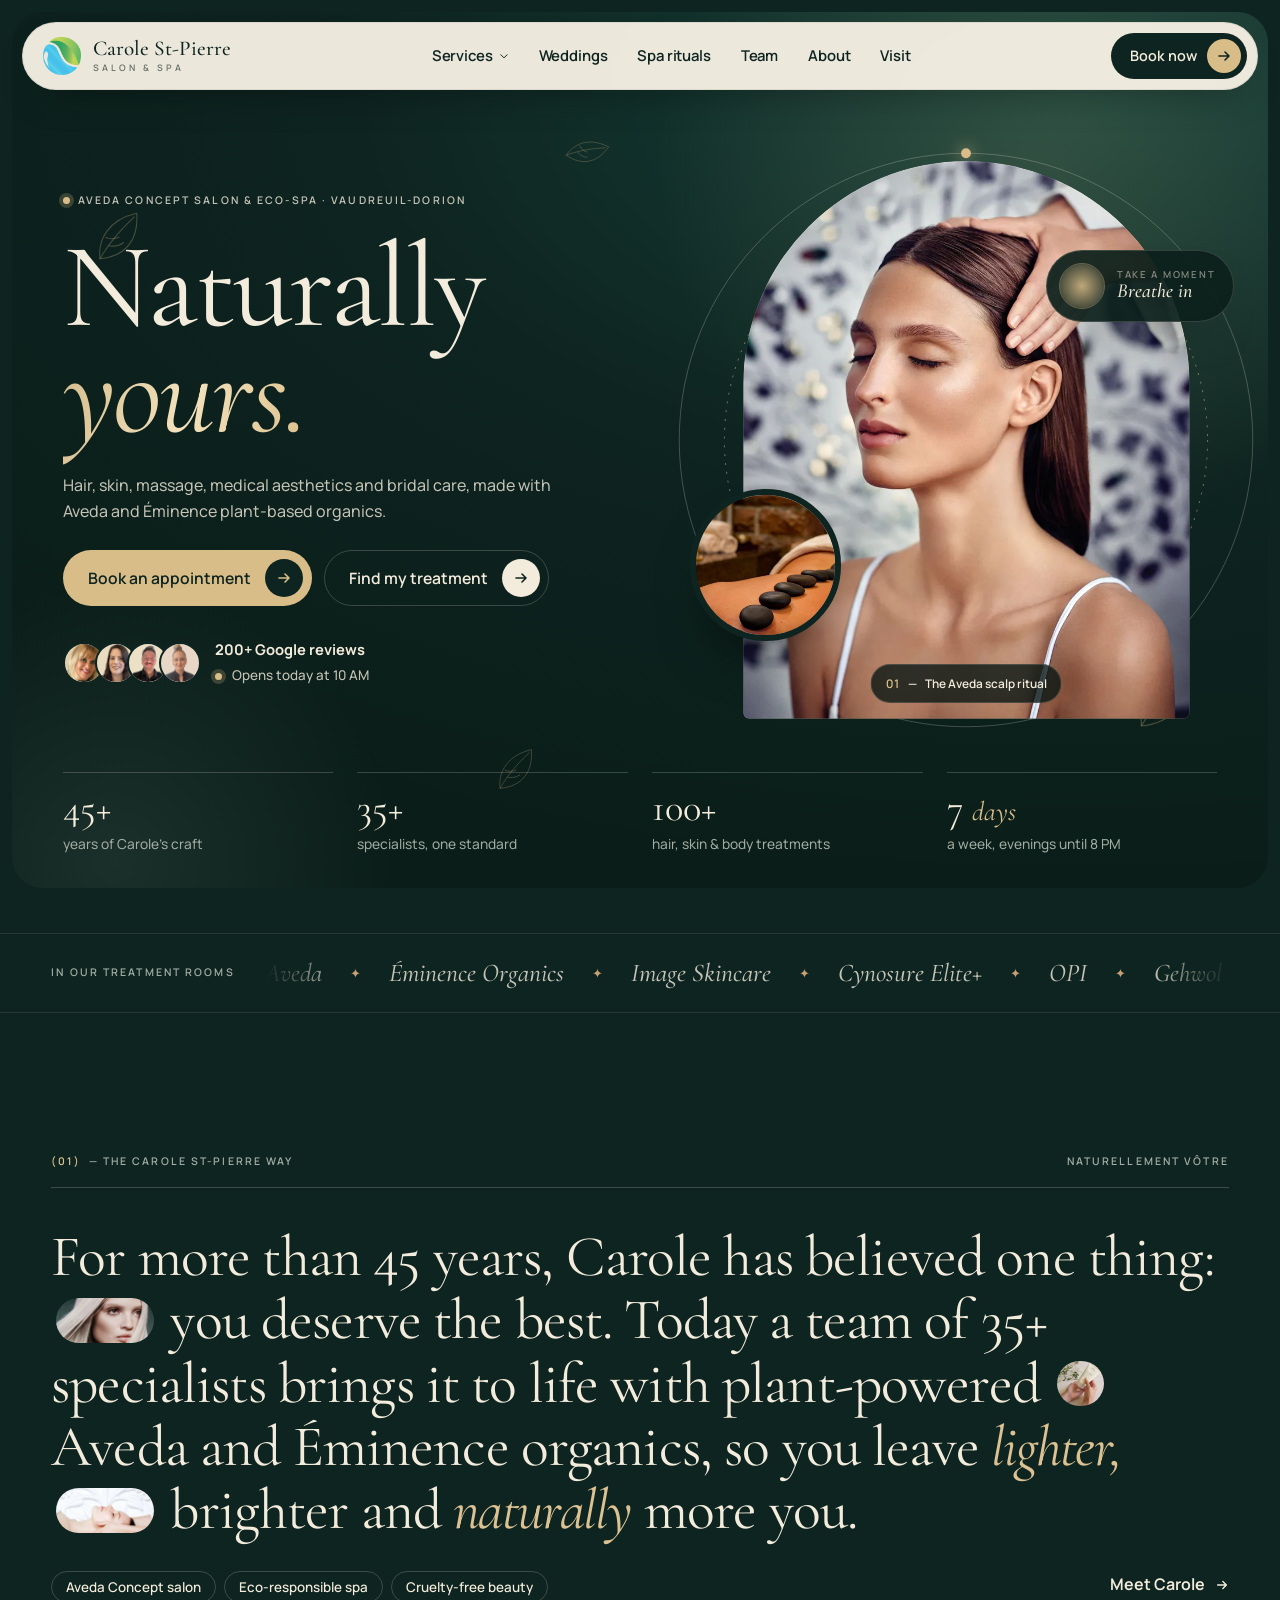
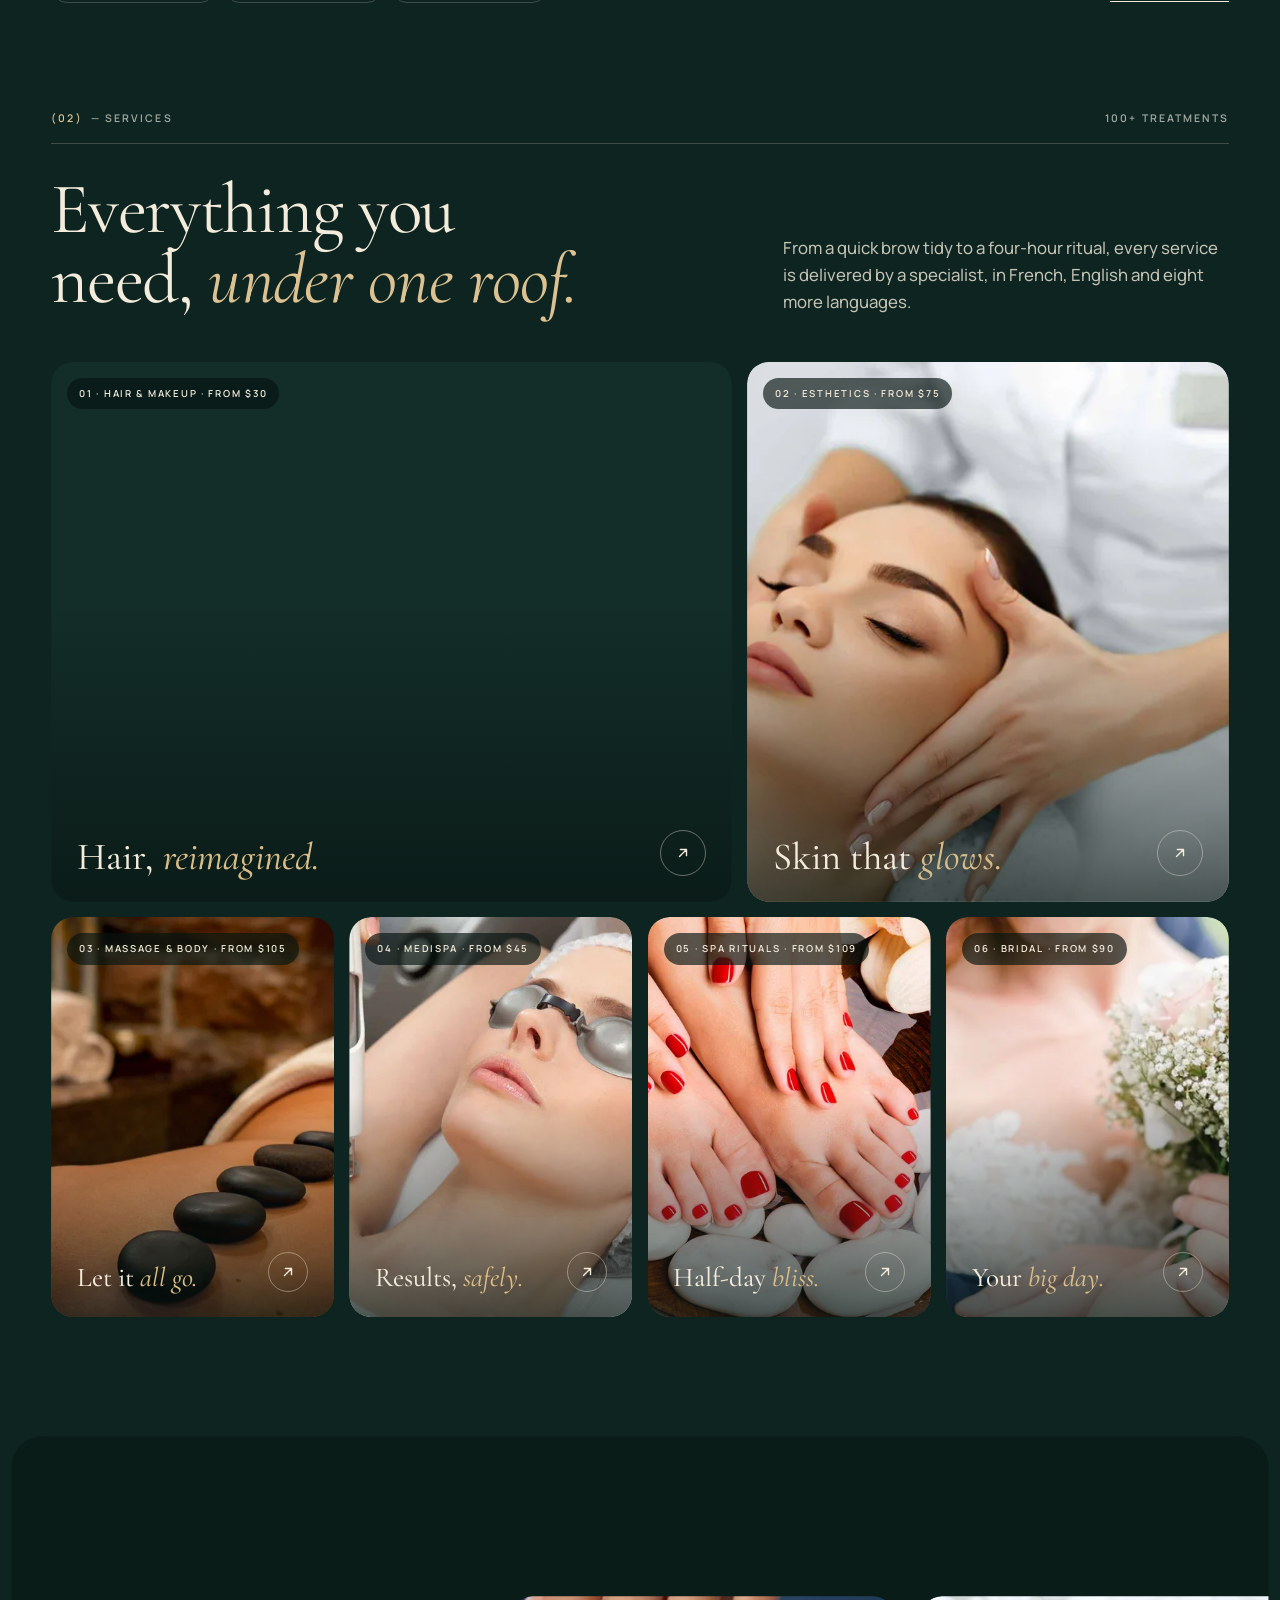
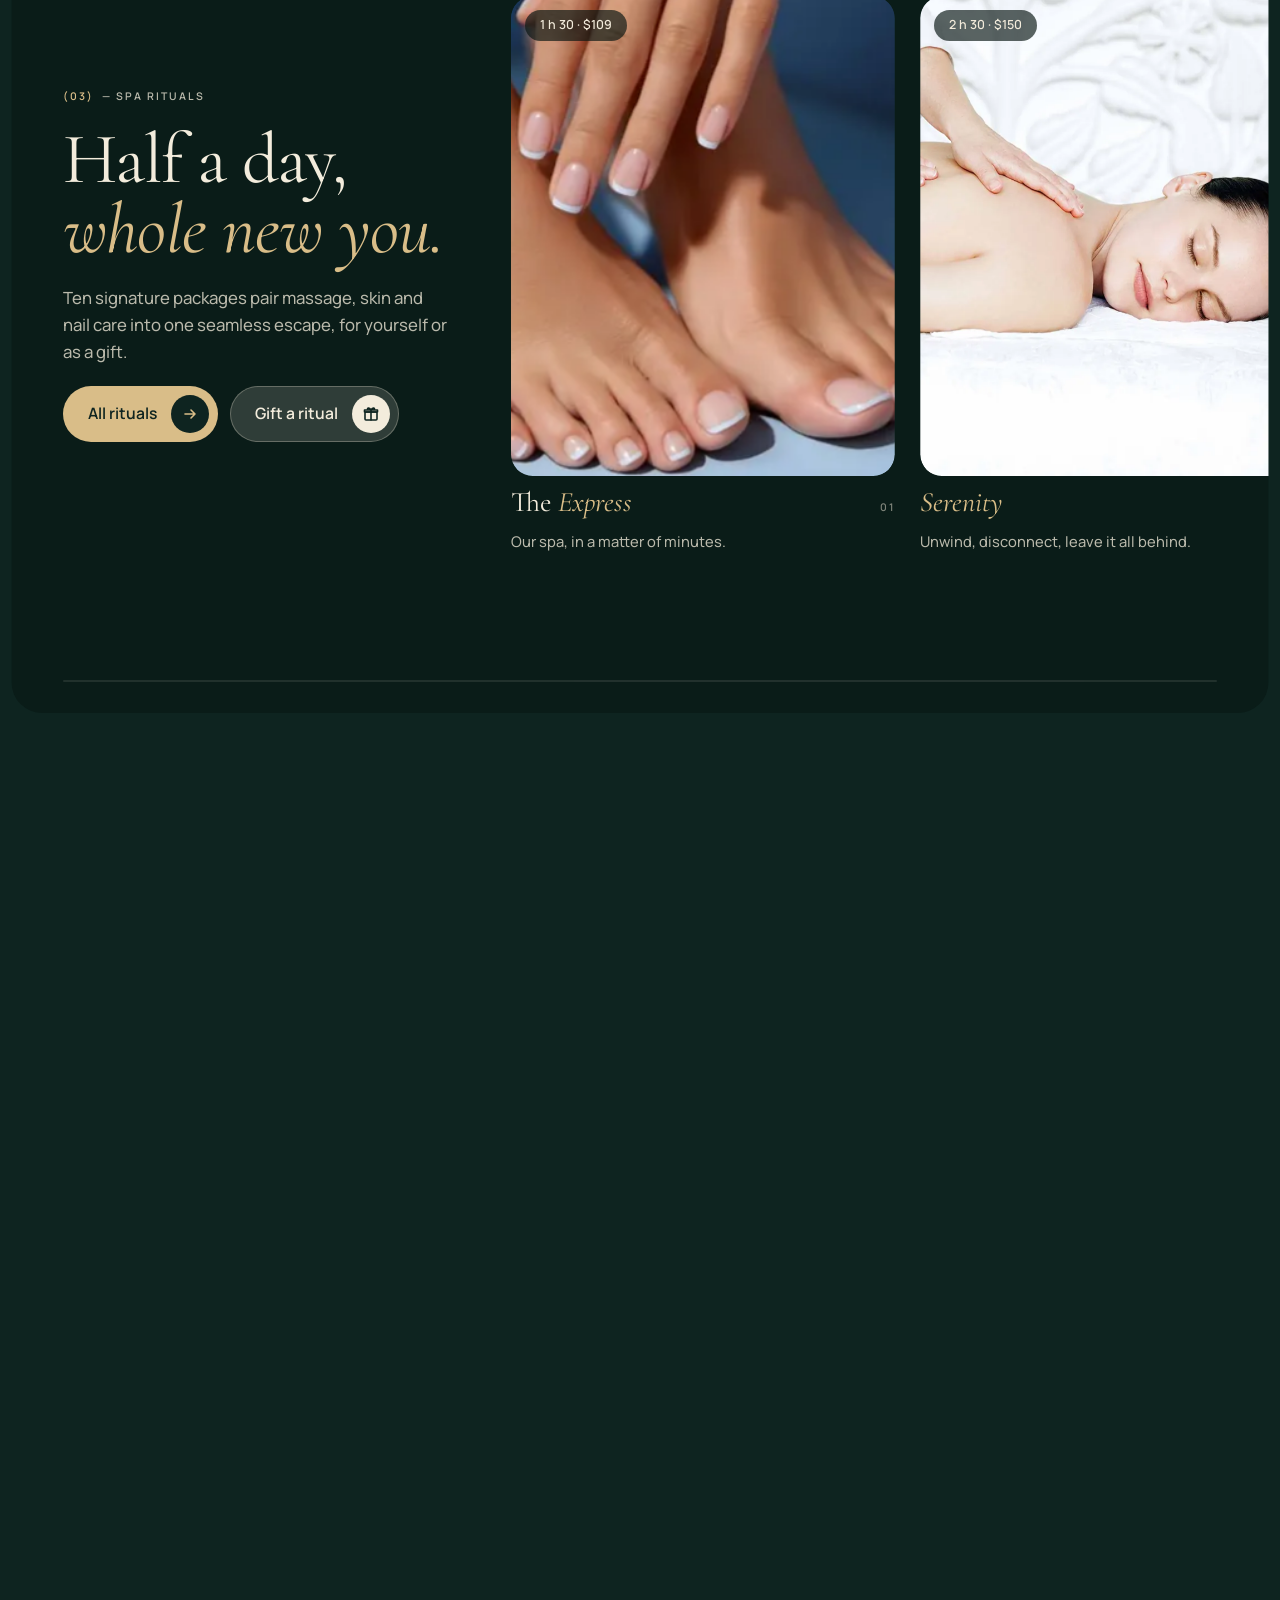
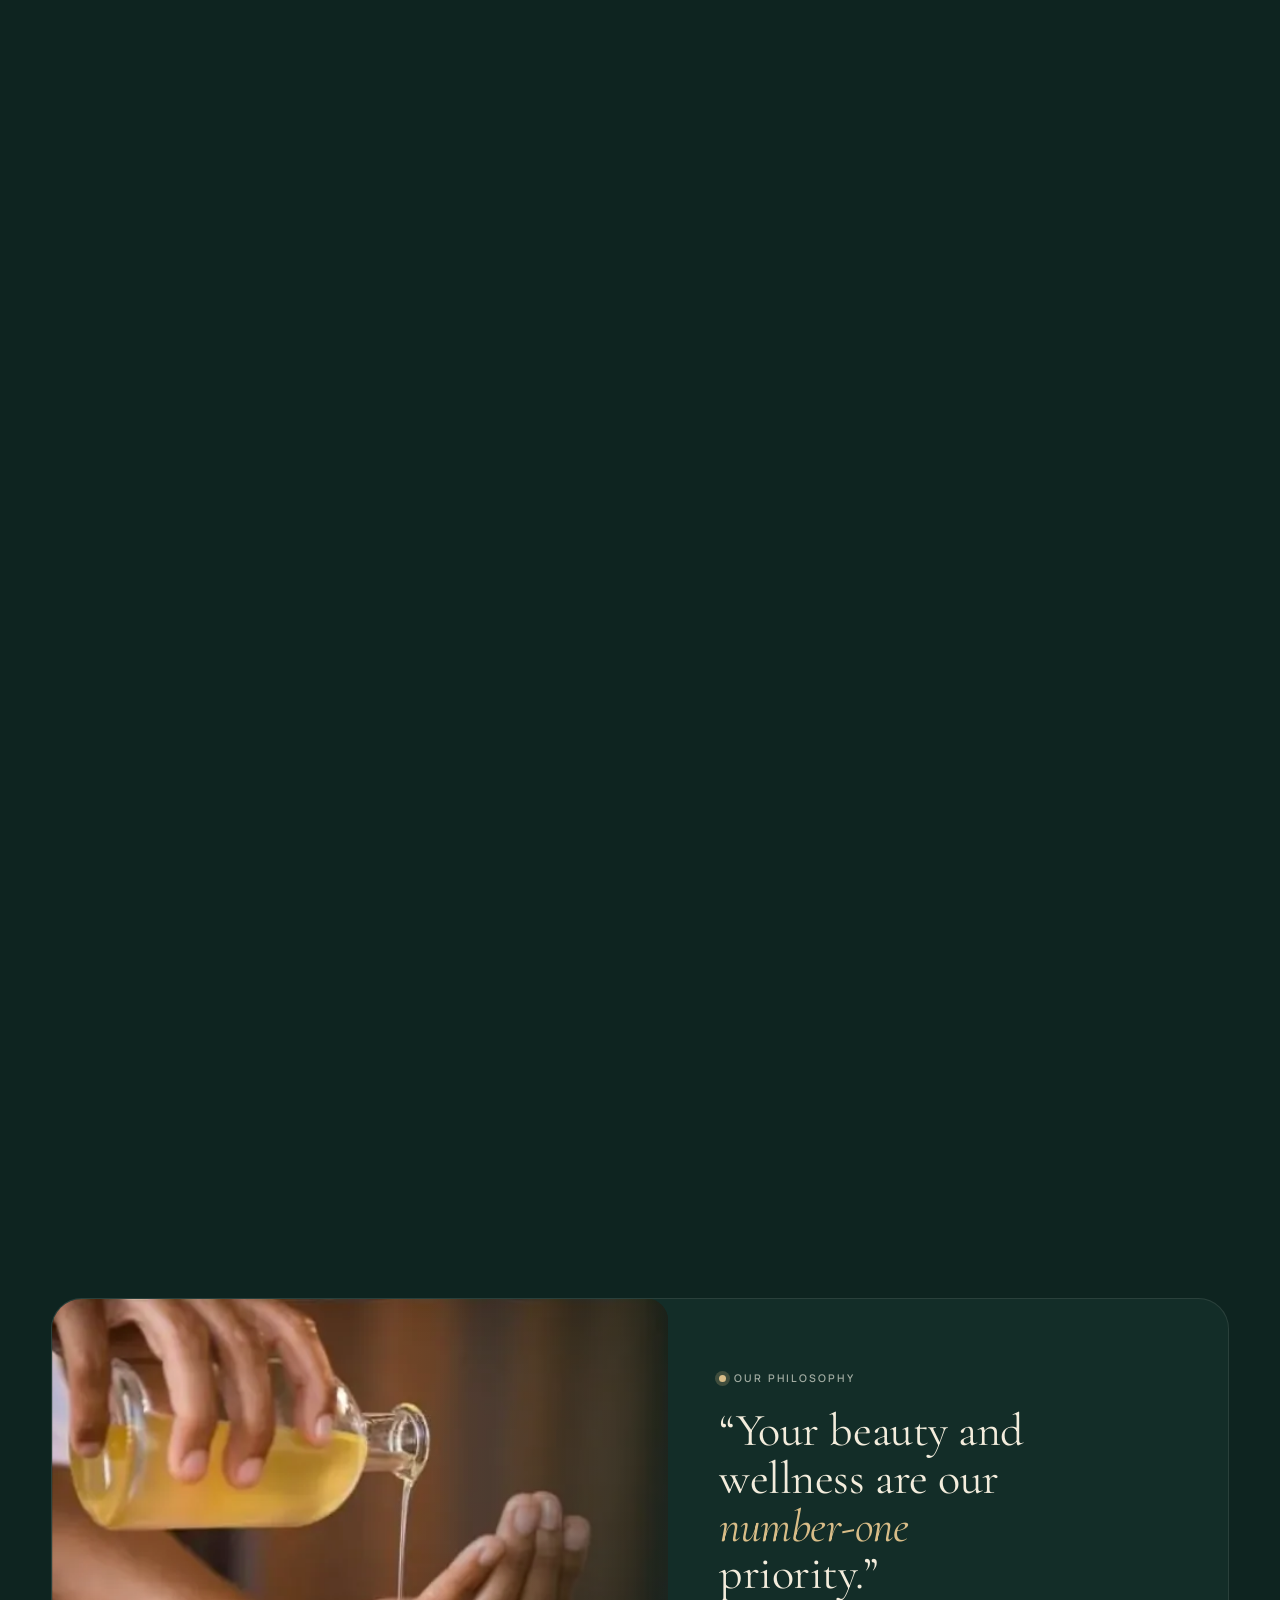
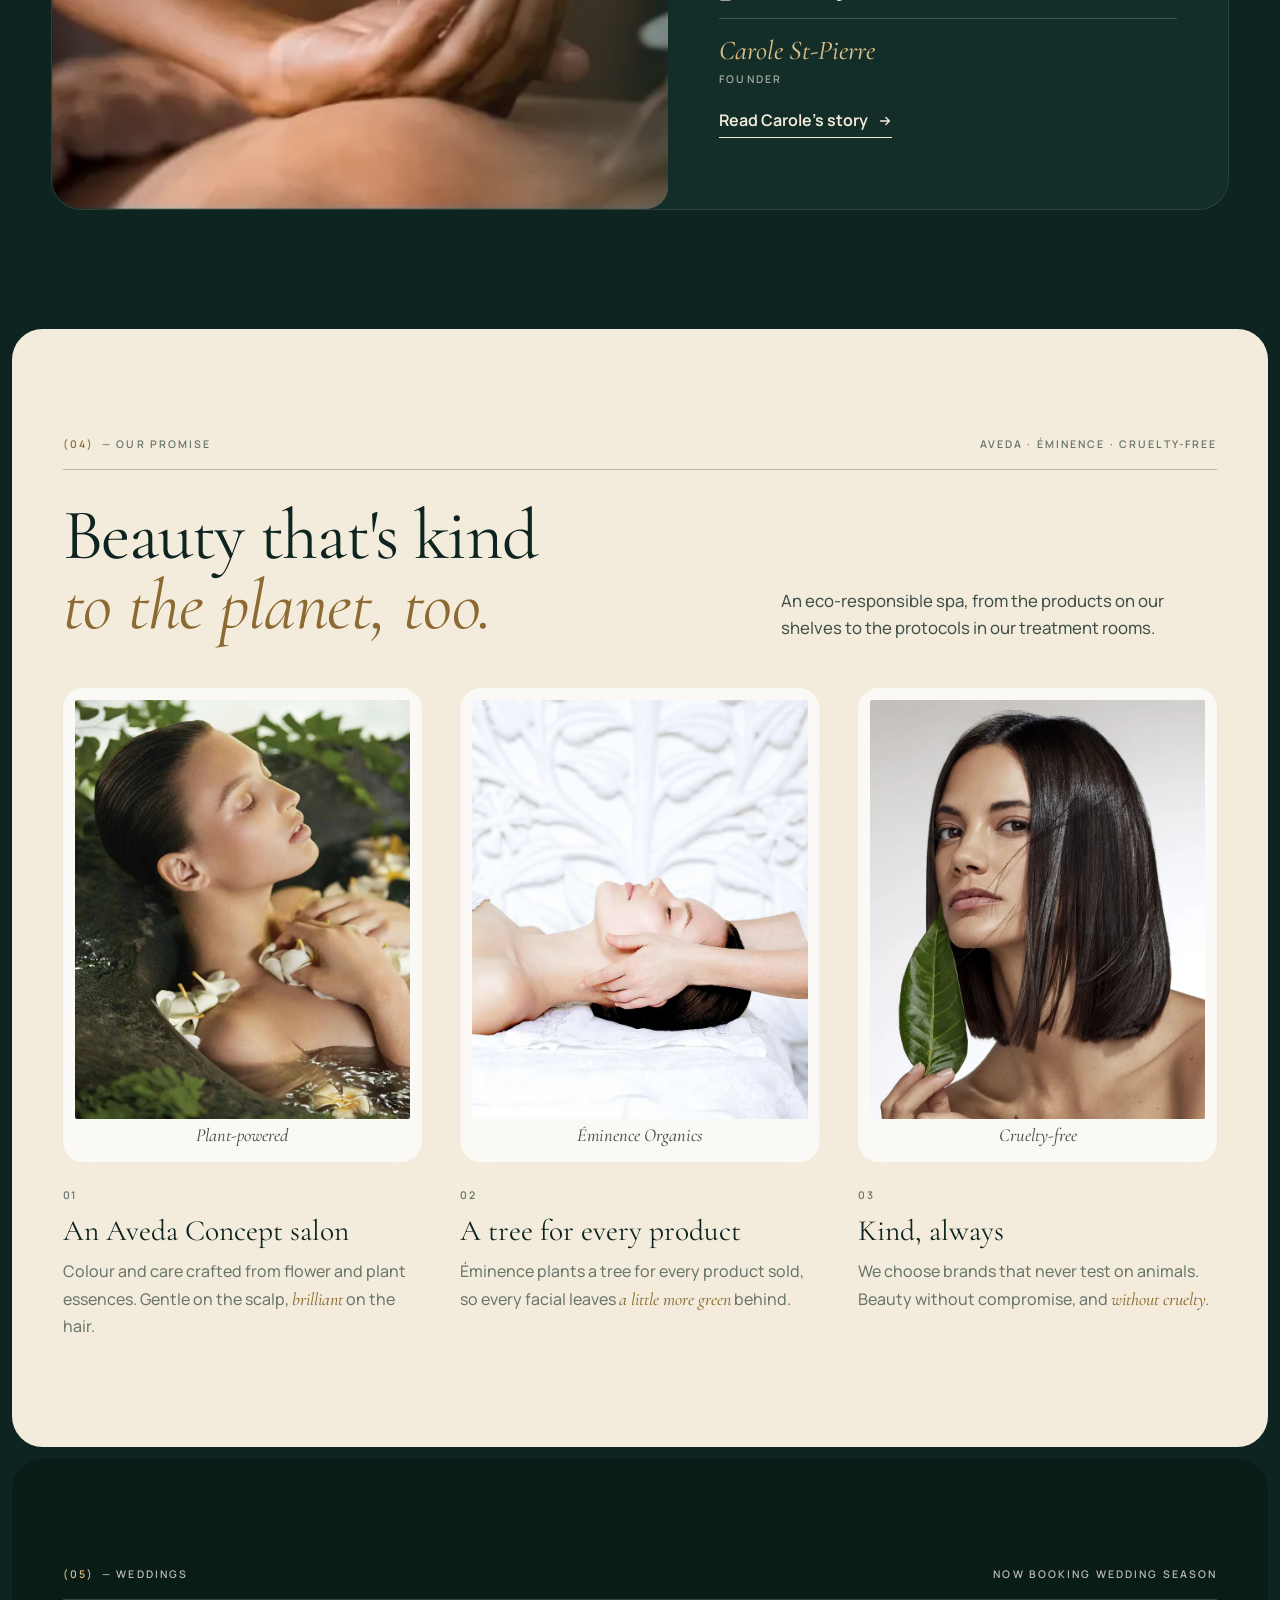
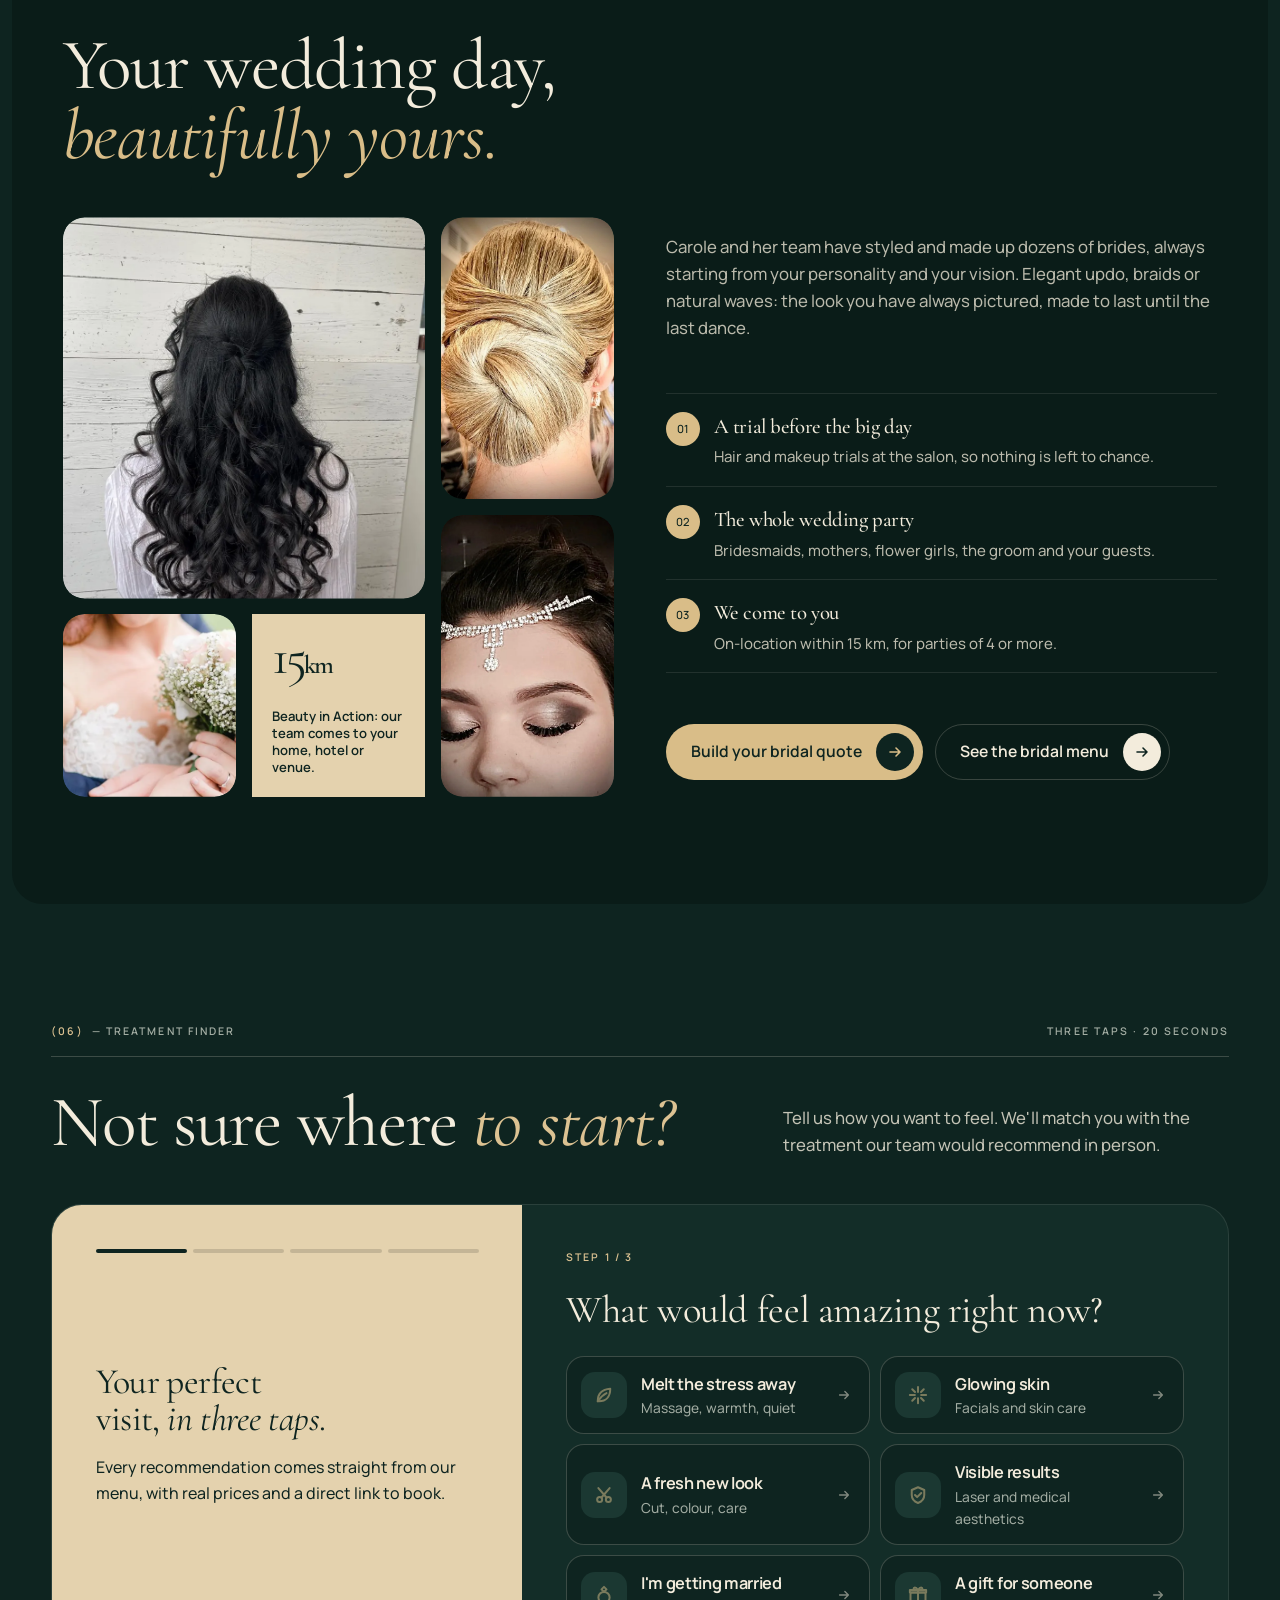
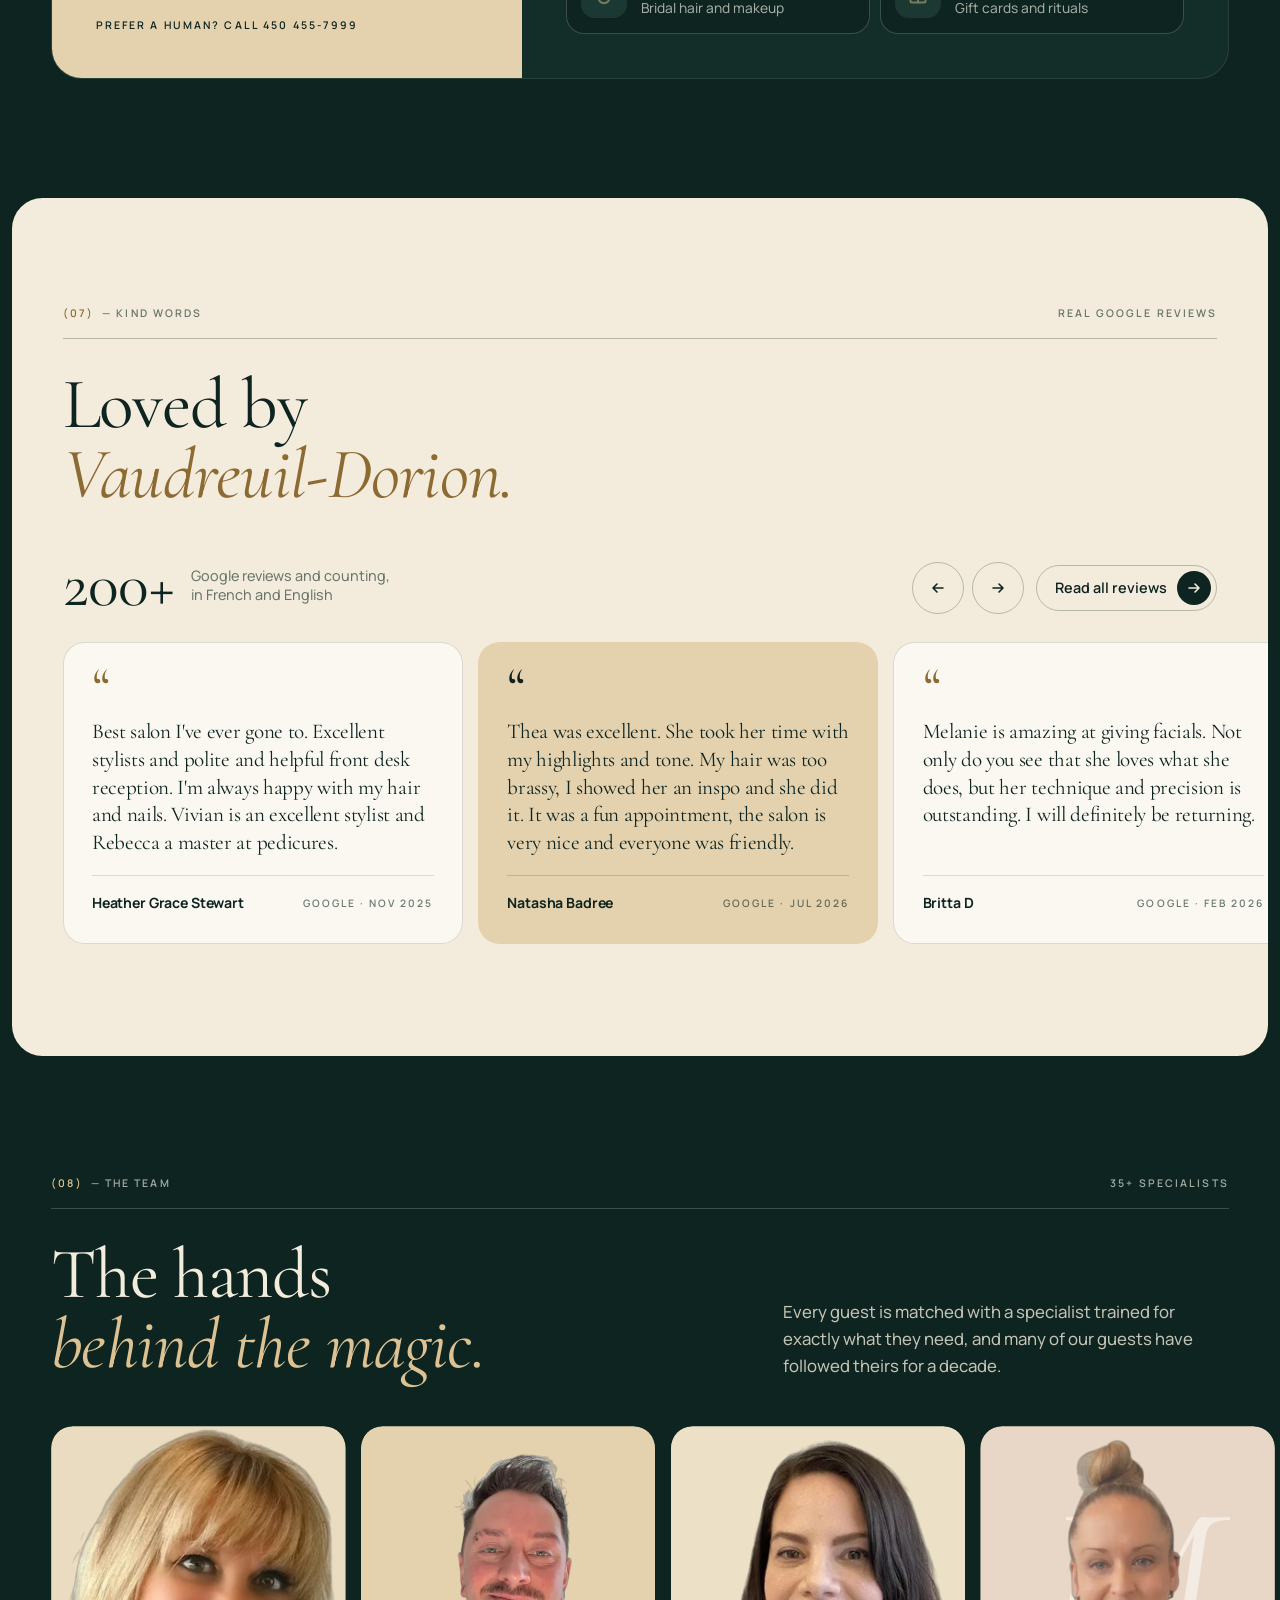
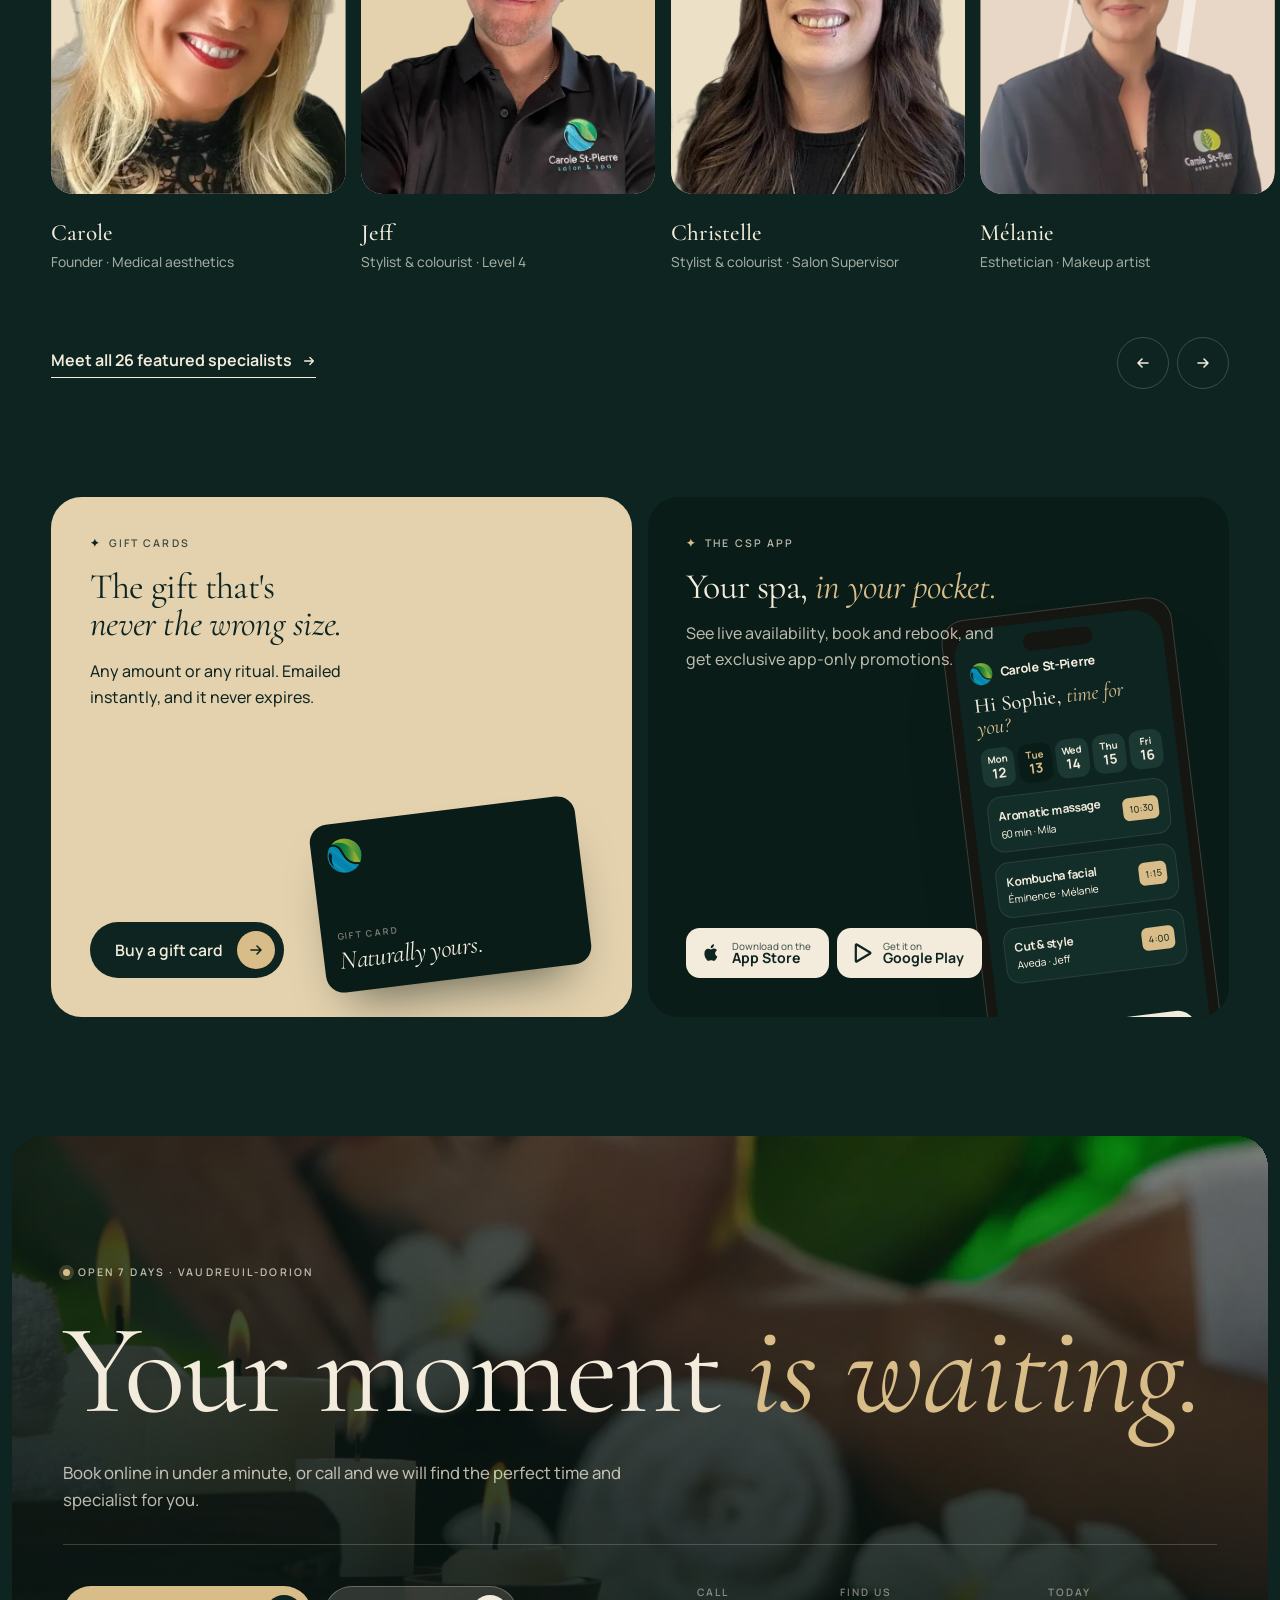
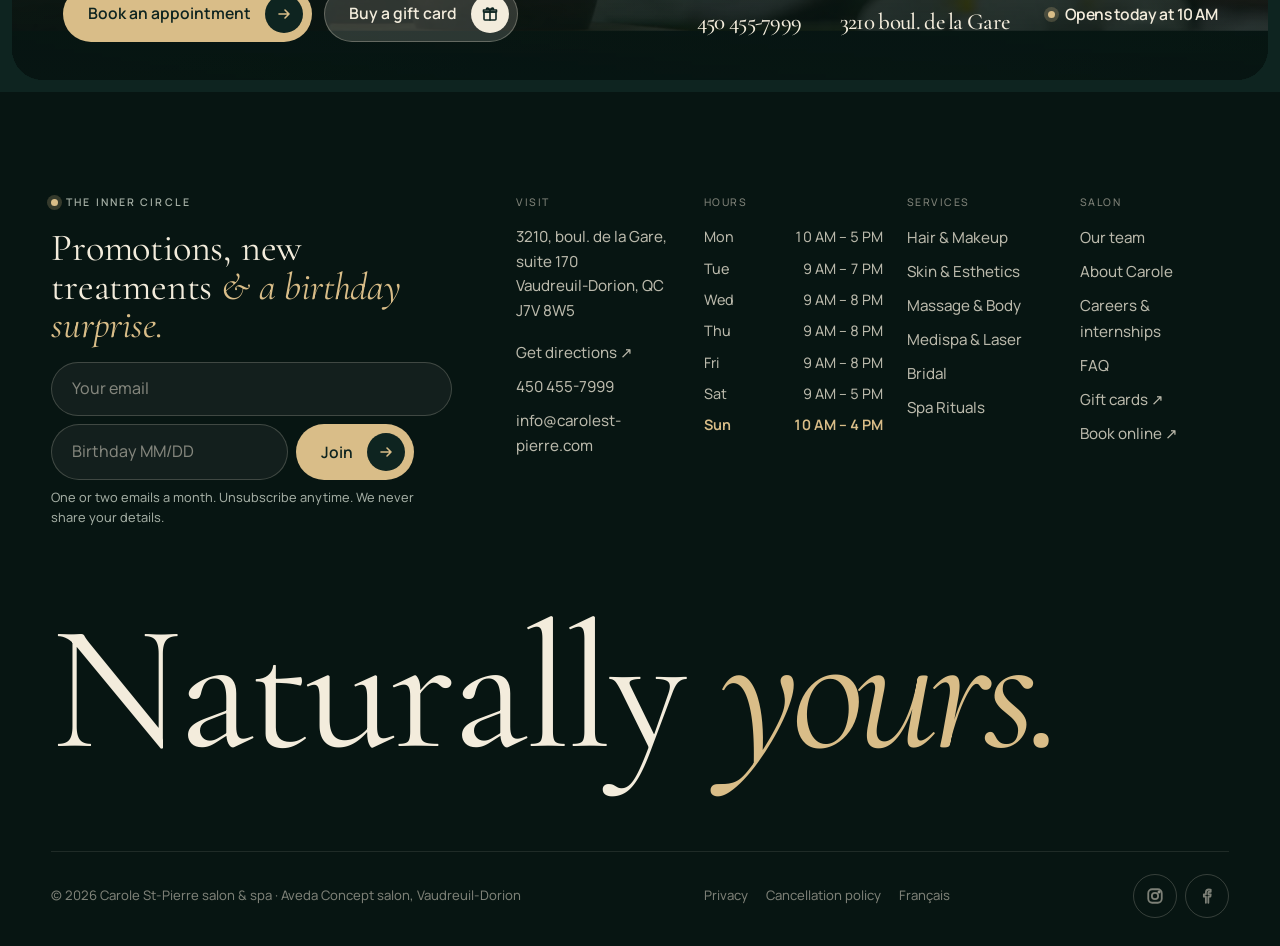
==== commit a517dd1d: "Wedding inquiry: start empty, and make the quote hand-off obvious - "Getting ready at" starts on "Ch" ====
--- a/index.html
+++ b/index.html
@@ -19,14 +19,14 @@
 <link rel="preload" href="assets/fonts/cormorant-garamond-normal-latin.woff2" as="font" type="font/woff2" crossorigin>
 <link rel="preload" href="assets/fonts/cormorant-garamond-italic-latin.woff2" as="font" type="font/woff2" crossorigin>
 <link rel="stylesheet" href="assets/css/fonts.css?v=28b0ab2d">
-<link rel="stylesheet" href="assets/css/main.css?v=43fe55c0">
+<link rel="stylesheet" href="assets/css/main.css?v=dfe1f55d">
 <script>document.documentElement.classList.replace("no-js","js");if("scrollRestoration"in history)history.scrollRestoration="manual";try{if(sessionStorage.getItem("csp-pt")==="1"&&!matchMedia("(prefers-reduced-motion: reduce)").matches)document.documentElement.classList.add("pt-enter")}catch(e){}</script>
 <script type="application/ld+json">{"@context": "https://schema.org", "@type": ["BeautySalon", "DaySpa", "HairSalon"], "name": "Carole St-Pierre salon & spa", "url": "https://www.carolest-pierre.com", "telephone": "+1-450-455-7999", "email": "info@carolest-pierre.com", "image": "https://www.carolest-pierre.com/assets/img/ritual-scalp.webp", "logo": "https://www.carolest-pierre.com/assets/img/logo-mark.png", "priceRange": "$$", "address": {"@type": "PostalAddress", "streetAddress": "3210 boul. de la Gare, suite 170", "addressLocality": "Vaudreuil-Dorion", "addressRegion": "QC", "postalCode": "J7V 8W5", "addressCountry": "CA"}, "openingHoursSpecification": [{"@type": "OpeningHoursSpecification", "dayOfWeek": "Monday", "opens": "10:00", "closes": "17:00"}, {"@type": "OpeningHoursSpecification", "dayOfWeek": "Tuesday", "opens": "09:00", "closes": "19:00"}, {"@type": "OpeningHoursSpecification", "dayOfWeek": "Wednesday", "opens": "09:00", "closes": "20:00"}, {"@type": "OpeningHoursSpecification", "dayOfWeek": "Thursday", "opens": "09:00", "closes": "20:00"}, {"@type": "OpeningHoursSpecification", "dayOfWeek": "Friday", "opens": "09:00", "closes": "20:00"}, {"@type": "OpeningHoursSpecification", "dayOfWeek": "Saturday", "opens": "09:00", "closes": "17:00"}, {"@type": "OpeningHoursSpecification", "dayOfWeek": "Sunday", "opens": "10:00", "closes": "16:00"}], "sameAs": ["https://www.instagram.com/carolestpierre.salonspa/", "https://www.facebook.com/profile.php?id=61553709430803"], "founder": {"@type": "Person", "name": "Carole St-Pierre"}}</script>
 <script type="speculationrules">{"prefetch":[{"where":{"and":[{"selector_matches":"a[href$='.html'], a[href*='.html#']"},{"not":{"selector_matches":"[target=_blank]"}}]},"eagerness":"moderate"}]}</script>
 <script src="assets/vendor/gsap.min.js" defer></script>
 <script src="assets/vendor/ScrollTrigger.min.js" defer></script>
 <script src="assets/js/config.js?v=45bf815a" defer></script>
-<script src="assets/js/main.js?v=9726c419" defer></script>
+<script src="assets/js/main.js?v=cb406834" defer></script>
 </head>
 <body>
 <a class="skip-link" href="#main">Skip to content</a>
--- a/assets/css/main.css
+++ b/assets/css/main.css
@@ -1665,3 +1665,10 @@
 .date-wrap.has-value .date-ph, .date-wrap:focus-within .date-ph { display: none; }
 .date-wrap:not(.has-value):not(:focus-within) input[type="date"]::-webkit-datetime-edit { color: transparent; }
 .news-form .bday:invalid:not(:placeholder-shown):not(:focus), .field input:invalid:not(:placeholder-shown):not(:focus) { border-color: #d98b74; }
+
+/* Wedding inquiry: note shown when the quote estimate is added to the message */
+.qb-added { margin: 2px 0 4px; font-size: 0.9rem; line-height: 1.5; color: var(--lime); }
+.qb-added[hidden] { display: none; }
+.qb-added svg { display: inline-block; width: 15px; height: 15px; margin-right: 6px; vertical-align: -2px; }
+.qb-added button { color: inherit; text-decoration: underline; text-underline-offset: 3px; font: inherit; }
+.field select:has(option[value=""]:checked) { color: var(--on-dark-3); }
